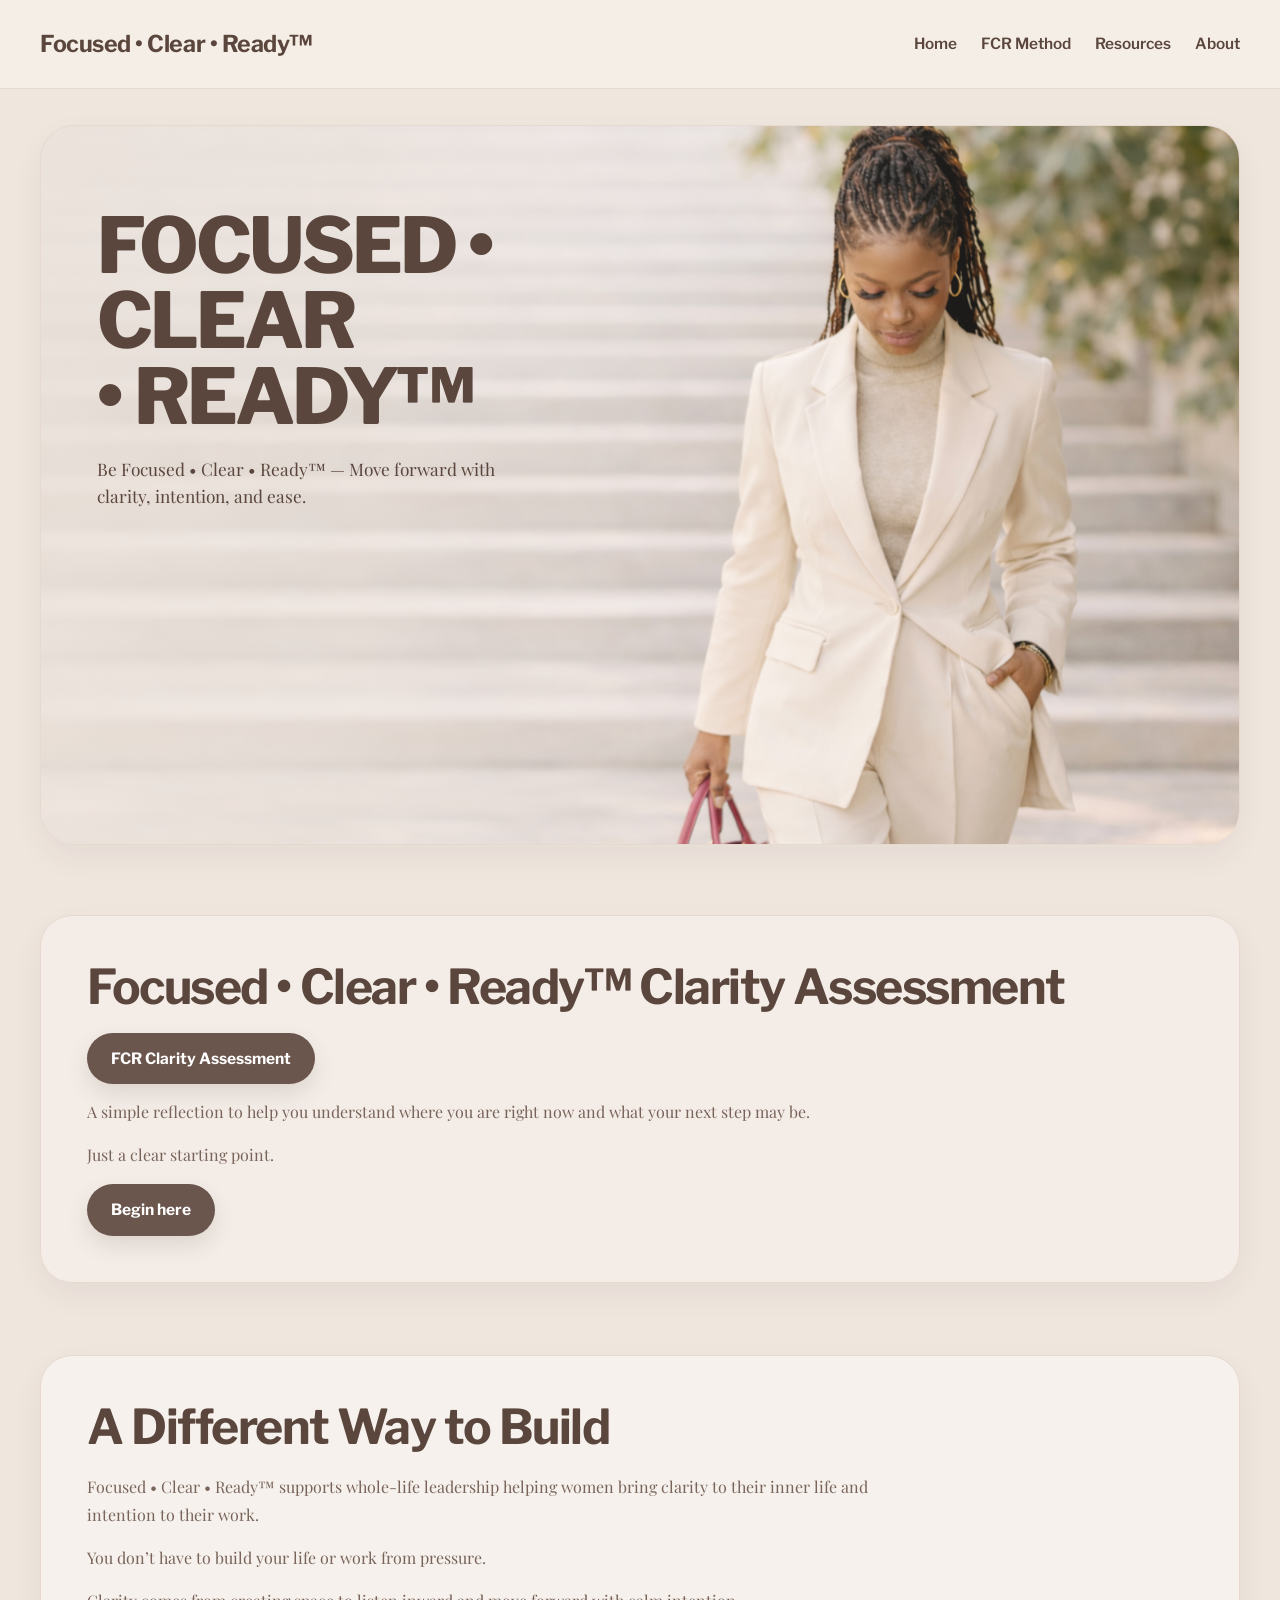
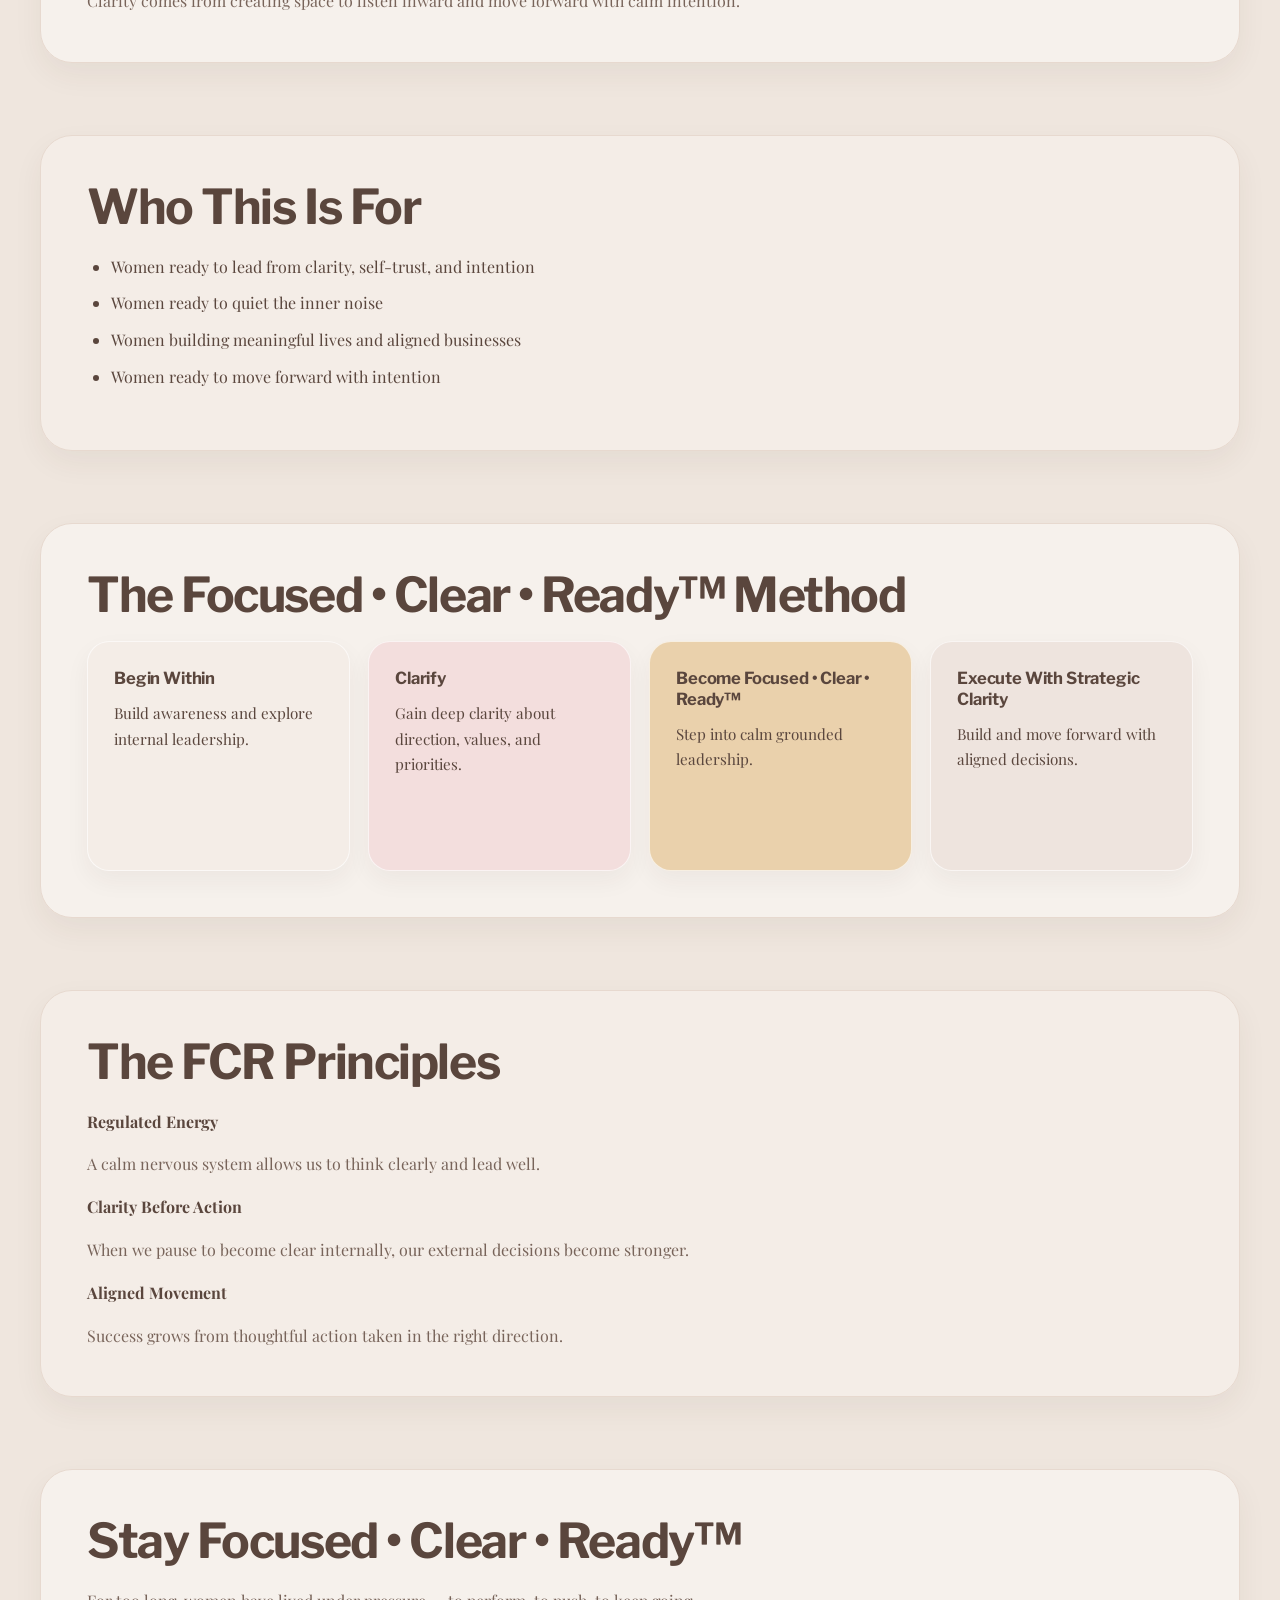
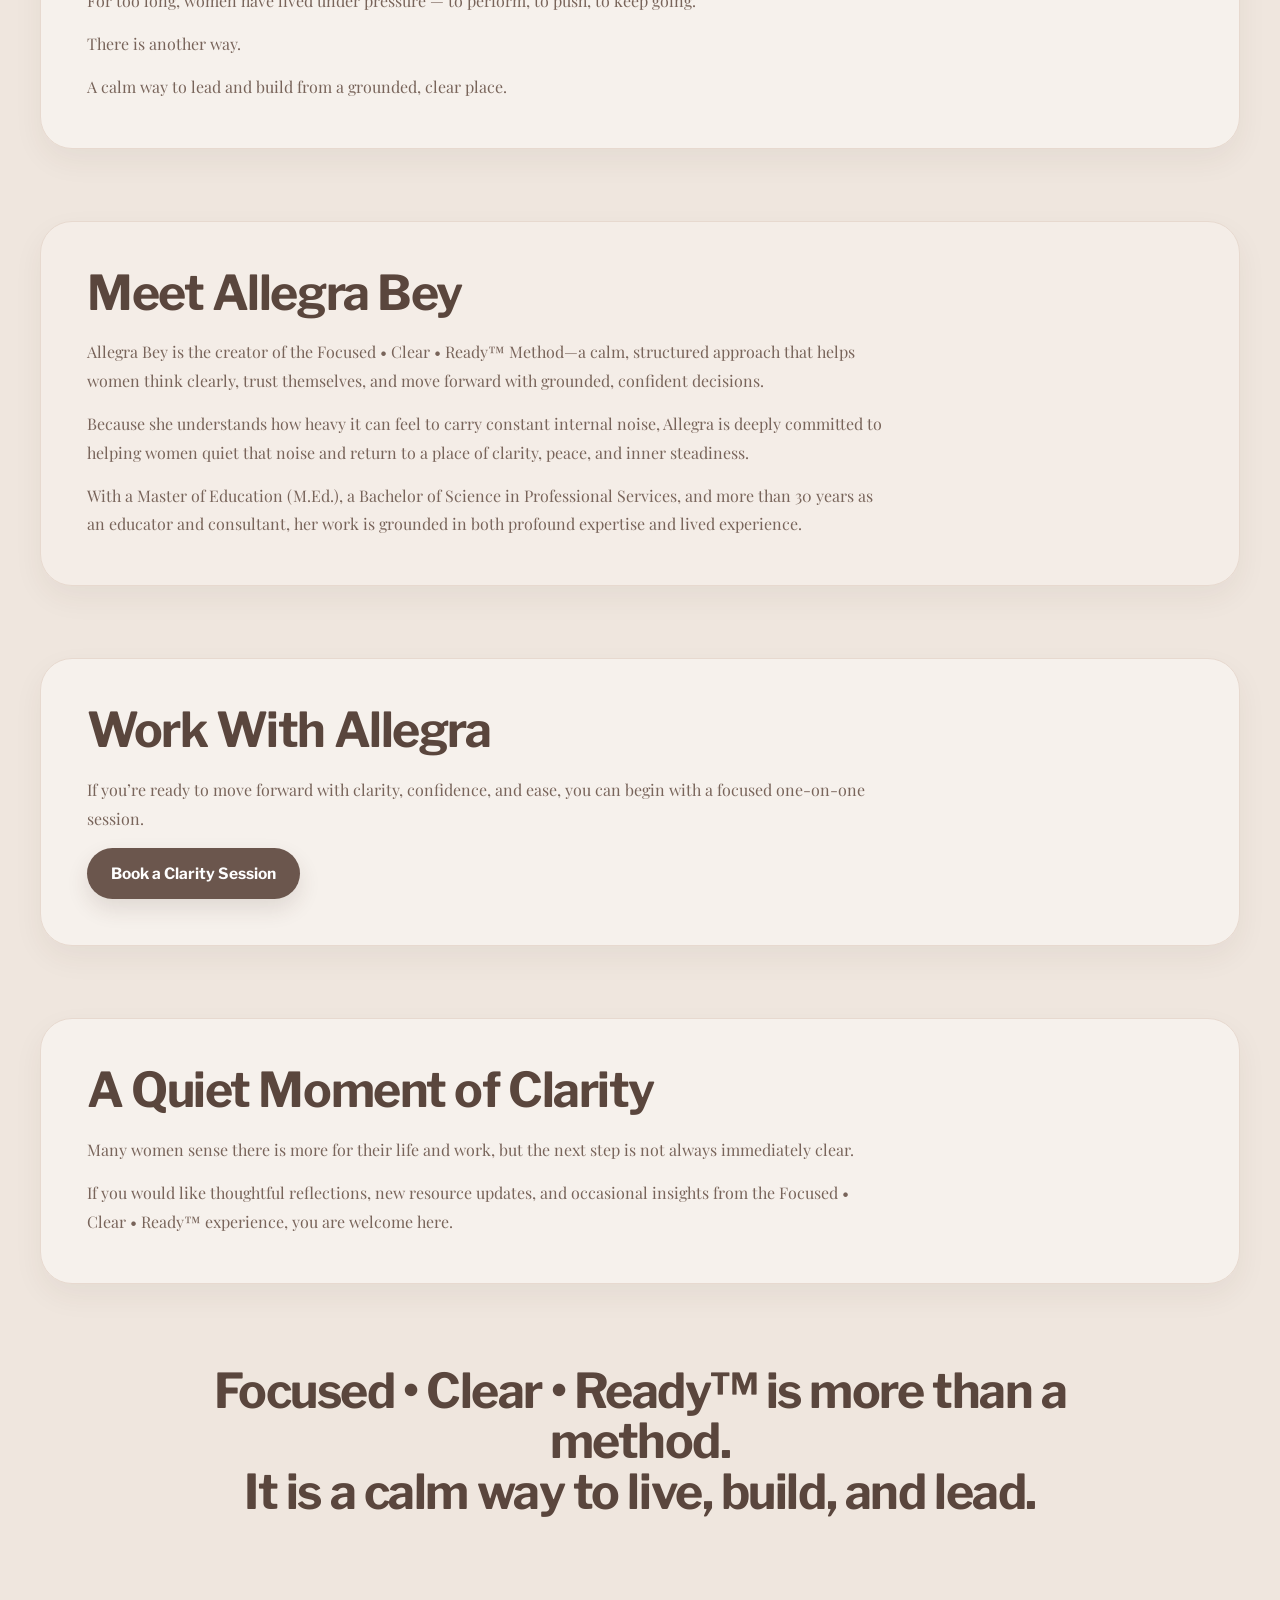
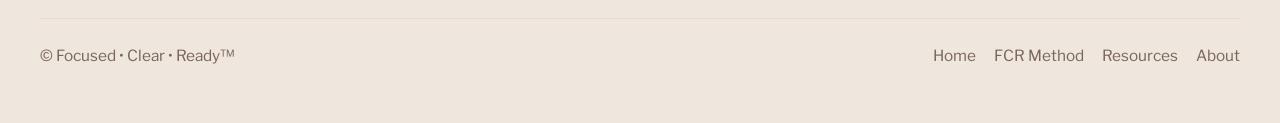
==== index.html @ b2170bd1 "Update index.html" ====
<!DOCTYPE html>
<html lang="en">
<head>
  <meta charset="UTF-8">
  <meta name="viewport" content="width=device-width, initial-scale=1.0">
  <title>Focused • Clear • Ready™</title>

  <link rel="preconnect" href="https://fonts.googleapis.com">
  <link rel="preconnect" href="https://fonts.gstatic.com" crossorigin>

  <link href="https://fonts.googleapis.com/css2?family=Libre+Franklin:wght@500;600;700;800&family=Playfair+Display:wght@400;500;600;700&display=swap" rel="stylesheet">

  <link rel="stylesheet" href="css/styles.css">
</head>

<body>

<header class="site-header">
  <div class="nav-container">
    <h1 class="logo">Focused • Clear • Ready™</h1>

    <nav class="nav">
      <a href="index.html">Home</a>
      <a href="method.html">FCR Method</a>
      <a href="resources.html">Resources</a>
      <a href="about.html">About</a>
    </nav>
  </div>
</header>

<!-- HERO -->
<section class="hero-bg">
  <div class="hero-bg-image">
    <img src="images/homepage-2.png" alt="">
  </div>

  <div class="hero-overlay"></div>

  <div class="hero-content">
    <h1>FOCUSED • CLEAR <br>• READY™</h1>

    <p class="hero-subheadline">
      Be Focused • Clear • Ready™ — Move forward with clarity, intention, and ease.
    </p>
  </div>
</section>

<!-- ASSESSMENT -->
<section class="section light">
  <div class="container">

    <h2>Focused • Clear • Ready™ Clarity Assessment</h2>

    <div class="button-row">
      <a class="primary-button" href="https://form.jotform.com/222217613216143" target="_blank">
        FCR Clarity Assessment
      </a>
    </div>

    <p>
      A simple reflection to help you understand where you are right now and what your next step may be.
    </p>

    <p>
      Just a clear starting point.
    </p>

    <div class="button-row">
      <a class="primary-button" href="https://form.jotform.com/222217613216143" target="_blank">
        Begin here
      </a>
    </div>

  </div>
</section>

<!-- DIFFERENT WAY -->
<section class="section">
  <div class="container">

    <h2>A Different Way to Build</h2>

    <p>
      Focused • Clear • Ready™ supports whole-life leadership helping women bring clarity to their inner life and intention to their work.
    </p>

    <p>
      You don’t have to build your life or work from pressure.
    </p>

    <p>
      Clarity comes from creating space to listen inward and move forward with calm intention.
    </p>

  </div>
</section>

<!-- WHO THIS IS FOR -->
<section class="section light">
  <div class="container">

    <h2>Who This Is For</h2>

    <ul class="section-list">
      <li>Women ready to lead from clarity, self-trust, and intention</li>
      <li>Women ready to quiet the inner noise</li>
      <li>Women building meaningful lives and aligned businesses</li>
      <li>Women ready to move forward with intention</li>
    </ul>

  </div>
</section>

<!-- METHOD -->
<section class="section">
  <div class="container">

    <h2>The Focused • Clear • Ready™ Method</h2>

    <div class="method-grid">

      <div class="method-card">
        <h3>Begin Within</h3>
        <p>Build awareness and explore internal leadership.</p>
      </div>

      <div class="method-card">
        <h3>Clarify</h3>
        <p>Gain deep clarity about direction, values, and priorities.</p>
      </div>

      <div class="method-card">
        <h3>Become Focused • Clear • Ready™</h3>
        <p>Step into calm grounded leadership.</p>
      </div>

      <div class="method-card">
        <h3>Execute With Strategic Clarity</h3>
        <p>Build and move forward with aligned decisions.</p>
      </div>

    </div>

  </div>
</section>

<!-- PRINCIPLES -->
<section class="section light">
  <div class="container">

    <h2>The FCR Principles</h2>

    <p><strong>Regulated Energy</strong></p>
    <p>A calm nervous system allows us to think clearly and lead well.</p>

    <p><strong>Clarity Before Action</strong></p>
    <p>When we pause to become clear internally, our external decisions become stronger.</p>

    <p><strong>Aligned Movement</strong></p>
    <p>Success grows from thoughtful action taken in the right direction.</p>

  </div>
</section>

<!-- STAY FCR -->
<section class="section">
  <div class="container">

    <h2>Stay Focused • Clear • Ready™</h2>

    <p>
      For too long, women have lived under pressure — to perform, to push, to keep going.
    </p>

    <p>
      There is another way.
    </p>

    <p>
      A calm way to lead and build from a grounded, clear place.
    </p>

  </div>
</section>

<!-- MEET -->
<section class="section light">
  <div class="container">

    <h2>Meet Allegra Bey</h2>

    <p>
      Allegra Bey is the creator of the Focused • Clear • Ready™ Method—a calm, structured approach that helps women think clearly, trust themselves, and move forward with grounded, confident decisions.
    </p>

    <p>
      Because she understands how heavy it can feel to carry constant internal noise, Allegra is deeply committed to helping women quiet that noise and return to a place of clarity, peace, and inner steadiness.
    </p>

    <p>
      With a Master of Education (M.Ed.), a Bachelor of Science in Professional Services, and more than 30 years as an educator and consultant, her work is grounded in both profound expertise and lived experience.
    </p>

  </div>
</section>

<!-- BOOKING -->
<section class="section">
  <div class="container">

    <h2>Work With Allegra</h2>

    <p>
      If you’re ready to move forward with clarity, confidence, and ease, you can begin with a focused one-on-one session.
    </p>

    <div class="button-row">
      <a class="primary-button" href="https://calendly.com/fcrlife-info/30min" target="_blank">
        Book a Clarity Session
      </a>
    </div>

  </div>
</section>

<!-- SIGNUP -->
<section class="section">
  <div class="container">

    <h2>A Quiet Moment of Clarity</h2>

    <p>
      Many women sense there is more for their life and work, but the next step is not always immediately clear.
    </p>

    <p>
      If you would like thoughtful reflections, new resource updates, and occasional insights from the Focused • Clear • Ready™ experience, you are welcome here.
    </p>

  </div>
</section>

<!-- FINAL -->
<section class="section signature">
  <div class="container">
    <h2>Focused • Clear • Ready™ is more than a method.<br>It is a calm way to live, build, and lead.</h2>
  </div>
</section>

<footer class="site-footer">
  <div class="footer-container">
    <p>© Focused • Clear • Ready™</p>

    <nav>
      <a href="index.html">Home</a>
      <a href="method.html">FCR Method</a>
      <a href="resources.html">Resources</a>
      <a href="about.html">About</a>
    </nav>
  </div>
</footer>

</body>
</html>
---- css/styles.css ----
:root {
  --bg: #efe6de;
  --surface: #f6efe8;
  --surface-2: #fbf7f3;
  --text: #5a463d;
  --muted: #78645a;
  --line: #e7d9cf;
  --line-soft: #efe3da;
  --button: #6b564d;
  --button-hover: #5c4a43;
  --white: #ffffff;
  --shadow-soft: 0 12px 30px rgba(63, 45, 36, 0.06);
  --shadow-card: 0 10px 24px rgba(63, 45, 36, 0.05);
  --radius-xl: 32px;
  --radius-lg: 24px;
  --radius-md: 18px;
  --max-width: 1200px;
}

/* Reset */
* {
  margin: 0;
  padding: 0;
  box-sizing: border-box;
}

html {
  scroll-behavior: smooth;
}

body {
  font-family: "Libre Franklin", Arial, sans-serif;
  background: var(--bg);
  color: var(--text);
  line-height: 1.65;
  -webkit-font-smoothing: antialiased;
  text-rendering: optimizeLegibility;
}

img {
  max-width: 100%;
  display: block;
}

a {
  color: inherit;
  text-decoration: none;
  transition: 0.22s ease;
}

.container,
.nav-container,
.footer-container {
  width: min(var(--max-width), calc(100% - 48px));
  margin: 0 auto;
}

/* Header */
.site-header {
  position: sticky;
  top: 0;
  z-index: 1000;
  background: rgba(246, 239, 232, 0.92);
  backdrop-filter: blur(10px);
  border-bottom: 1px solid var(--line);
}

.nav-container {
  min-height: 88px;
  display: flex;
  align-items: center;
  justify-content: space-between;
  gap: 24px;
}

.logo {
  font-size: 1.45rem;
  font-weight: 700;
  letter-spacing: -0.02em;
  color: var(--text);
  white-space: nowrap;
}

.nav {
  display: flex;
  align-items: center;
  gap: 24px;
  flex-wrap: wrap;
}

.nav a {
  font-size: 0.96rem;
  font-weight: 600;
  color: var(--text);
}

.nav a:hover {
  color: #8a7063;
}

/* Buttons */
.primary-button,
.cta-button,
.form-button {
  background: var(--button);
  color: #fff !important;
  border: none;
  border-radius: 999px;
  padding: 13px 24px;
  font-family: "Libre Franklin", Arial, sans-serif;
  font-size: 0.97rem;
  font-weight: 700;
  cursor: pointer;
  box-shadow: 0 10px 22px rgba(63, 45, 36, 0.12);
}

.primary-button:hover,
.cta-button:hover,
.form-button:hover {
  background: var(--button-hover);
  transform: translateY(-1px);
}

/* Homepage hero */
.hero-bg {
  width: min(var(--max-width), calc(100% - 48px));
  min-height: 720px;
  margin: 36px auto 34px;
  border-radius: 34px;
  overflow: hidden;
  position: relative;
  border: 1px solid var(--line);
  box-shadow: var(--shadow-soft);
}

.hero-bg-image {
  position: absolute;
  inset: 0;
  z-index: 0;
}

.hero-bg-image img {
  width: 100%;
  height: 100%;
  object-fit: cover;
  object-position: center;
}

.hero-overlay {
  position: absolute;
  inset: 0;
  background: linear-gradient(
    90deg,
    rgba(239, 230, 222, 0.82) 0%,
    rgba(239, 230, 222, 0.62) 28%,
    rgba(239, 230, 222, 0.18) 58%,
    rgba(239, 230, 222, 0.04) 100%
  );
  z-index: 1;
}

.hero-content {
  position: relative;
  z-index: 2;
  max-width: 560px;
  padding: 82px 56px;
}

.hero-content h1 {
  font-size: clamp(3.1rem, 6vw, 5.2rem);
  line-height: 0.98;
  letter-spacing: -0.04em;
  margin-bottom: 22px;
  font-weight: 800;
  color: var(--text);
}

.hero-subheadline {
  font-family: "Playfair Display", Georgia, serif;
  font-size: 1.08rem;
  line-height: 1.55;
  color: var(--text);
  max-width: 430px;
  margin-bottom: 28px;
}

/* Inner page hero */
.page-hero {
  display: grid;
  grid-template-columns: 1fr 1fr;
  gap: 40px;
  align-items: center;
  width: min(var(--max-width), calc(100% - 48px));
  margin: 60px auto;
}

.page-hero-text {
  max-width: 520px;
  padding: 24px 8px 24px 0;
  display: flex;
  flex-direction: column;
  justify-content: center;
}

.page-hero-text h1 {
  font-size: clamp(2.7rem, 5vw, 4.5rem);
  line-height: 1;
  letter-spacing: -0.035em;
  margin-bottom: 20px;
  font-weight: 800;
}

.page-hero-subheadline,
.page-hero-intro {
  font-family: "Playfair Display", Georgia, serif;
  color: var(--muted);
  max-width: 560px;
}

.page-hero-subheadline {
  font-size: 1.12rem;
  line-height: 1.55;
  margin-bottom: 16px;
  color: var(--text);
}

.page-hero-intro {
  font-size: 1rem;
  line-height: 1.75;
}

.page-hero-image {
  height: 420px;
  min-height: 420px;
  max-height: 560px;
  border-radius: 28px;
  overflow: hidden;
  border: 1px solid var(--line);
  box-shadow: 0 18px 40px rgba(0, 0, 0, 0.08);
  background: var(--surface);
}

.page-hero-image img {
  width: 100%;
  height: 100%;
  object-fit: cover;
  object-position: center top;
}

/* About image brown background frame only */
.about-photo-frame {
  background-color: #6b4f3a;
  padding: 30px;
  border-radius: 28px;
  display: flex;
  justify-content: center;
  align-items: center;
  overflow: hidden;
}

.about-photo-frame img {
  width: auto;
  max-width: 100%;
  max-height: 100%;
  height: auto;
  object-fit: contain;
  border-radius: 16px;
  display: block;
}

/* Sections */
.section {
  padding: 36px 0;
}

.section .container {
  background: rgba(255, 255, 255, 0.42);
  border: 1px solid var(--line);
  border-radius: var(--radius-xl);
  padding: 46px;
  box-shadow: var(--shadow-soft);
}

.section.light .container {
  background: rgba(255, 255, 255, 0.28);
}

.section h2 {
  font-size: clamp(2rem, 4vw, 3rem);
  line-height: 1.06;
  letter-spacing: -0.03em;
  margin-bottom: 20px;
  color: var(--text);
}

.section h3 {
  font-size: 1.04rem;
  line-height: 1.25;
  margin-bottom: 12px;
  letter-spacing: -0.01em;
}

.section p {
  font-family: "Playfair Display", Georgia, serif;
  font-size: 1rem;
  line-height: 1.8;
  color: var(--muted);
  max-width: 800px;
}

.section p + p {
  margin-top: 16px;
}

.section strong {
  color: var(--text);
}

/* Nicer rhythm */
.section .container > * + * {
  margin-top: 14px;
}

.section .container h2 + p,
.section .container h2 + ul,
.section .container h2 + .method-grid,
.section .container h2 + .form-wrap,
.section .container h2 + .button-row {
  margin-top: 18px;
}

.button-row {
  margin-top: 24px;
  display: flex;
  gap: 14px;
  flex-wrap: wrap;
}

/* Lists */
.section-list,
.audience-list {
  margin-top: 12px;
  margin-bottom: 12px;
  padding-left: 24px;
}

.section-list li,
.audience-list li {
  font-family: "Playfair Display", Georgia, serif;
  font-size: 1rem;
  line-height: 1.8;
  margin-bottom: 8px;
  color: var(--text);
}

/* Cards */
.method-grid {
  display: grid;
  grid-template-columns: repeat(4, 1fr);
  gap: 18px;
  margin-top: 26px;
}

.method-grid.three-up {
  grid-template-columns: repeat(3, 1fr);
}

.method-card {
  border: 1px solid rgba(255, 255, 255, 0.65);
  border-radius: 22px;
  padding: 26px;
  min-height: 230px;
  box-shadow: var(--shadow-card);
  transition: transform 0.25s ease, box-shadow 0.25s ease, border-color 0.25s ease;
  will-change: transform;
}

.method-card:nth-child(1) { background: #f4ede7; }
.method-card:nth-child(2) { background: #f3dedd; }
.method-card:nth-child(3) { background: #ead1ac; }
.method-card:nth-child(4) { background: #eee4de; }

.method-card p {
  font-size: 0.95rem;
  line-height: 1.7;
  color: var(--text);
}

.method-card:hover {
  transform: translateY(-8px);
  box-shadow: 0 18px 40px rgba(63, 45, 36, 0.12);
  border-color: #d9cfc5;
}

/* Forms */
.form-wrap {
  margin-top: 26px;
}

.form-grid {
  display: grid;
  grid-template-columns: 1fr 1fr;
  gap: 16px;
  margin-bottom: 16px;
}

.form-field {
  display: flex;
  flex-direction: column;
  gap: 8px;
}

.form-field label {
  font-size: 0.92rem;
  font-weight: 600;
}

.form-field input,
.form-field textarea {
  width: 100%;
  border: 1px solid var(--line);
  background: #fffaf6;
  color: var(--text);
  border-radius: 16px;
  padding: 16px 18px;
  font-family: "Libre Franklin", Arial, sans-serif;
  font-size: 0.98rem;
  outline: none;
  transition: 0.2s ease;
  box-shadow: 0 6px 16px rgba(24, 24, 24, 0.03);
}

.form-field input::placeholder,
.form-field textarea::placeholder {
  color: #9b8a7d;
}

.form-field input:focus,
.form-field textarea:focus {
  border-color: #b79b89;
  box-shadow: 0 0 0 4px rgba(183, 155, 137, 0.18);
}

.form-field textarea {
  min-height: 150px;
  resize: vertical;
}

.form-actions {
  margin-top: 18px;
}

/* Signature */
.signature .container {
  text-align: center;
  background: transparent;
  border: none;
  box-shadow: none;
  padding-top: 10px;
  padding-bottom: 10px;
}

.signature h2 {
  max-width: 860px;
  margin-left: auto;
  margin-right: auto;
}

/* Footer */
.site-footer {
  padding: 34px 0 54px;
}

.footer-container {
  display: flex;
  justify-content: space-between;
  align-items: center;
  gap: 20px;
  border-top: 1px solid var(--line);
  padding-top: 24px;
}

.site-footer nav {
  display: flex;
  gap: 18px;
  flex-wrap: wrap;
}

.site-footer p,
.site-footer a {
  color: var(--muted);
  font-size: 0.96rem;
}

/* Responsive */
@media (max-width: 1100px) {
  .page-hero {
    grid-template-columns: 1fr;
    gap: 24px;
  }

  .method-grid {
    grid-template-columns: 1fr 1fr;
  }

  .method-grid.three-up {
    grid-template-columns: 1fr 1fr;
  }

  .page-hero-image {
    height: 380px;
    min-height: 380px;
    max-height: 460px;
  }
}

@media (max-width: 760px) {
  .nav-container,
  .footer-container {
    flex-direction: column;
    align-items: flex-start;
  }

  .nav {
    gap: 14px;
  }

  .container,
  .nav-container,
  .footer-container,
  .hero-bg,
  .page-hero {
    width: min(var(--max-width), calc(100% - 28px));
  }

  .hero-bg {
    min-height: 540px;
  }

  .hero-content {
    padding: 42px 24px;
    max-width: 100%;
  }

  .hero-content h1,
  .page-hero-text h1 {
    font-size: 3rem;
  }

  .page-hero {
    margin-top: 28px;
  }

  .page-hero-text {
    padding: 8px 0;
  }

  .page-hero-image {
    height: 320px;
    min-height: 320px;
    max-height: 360px;
  }

  .section {
    padding: 24px 0;
  }

  .section .container {
    padding: 28px;
  }

  .method-grid,
  .method-grid.three-up,
  .form-grid {
    grid-template-columns: 1fr;
  }

  .logo {
    font-size: 1.3rem;
  }
}
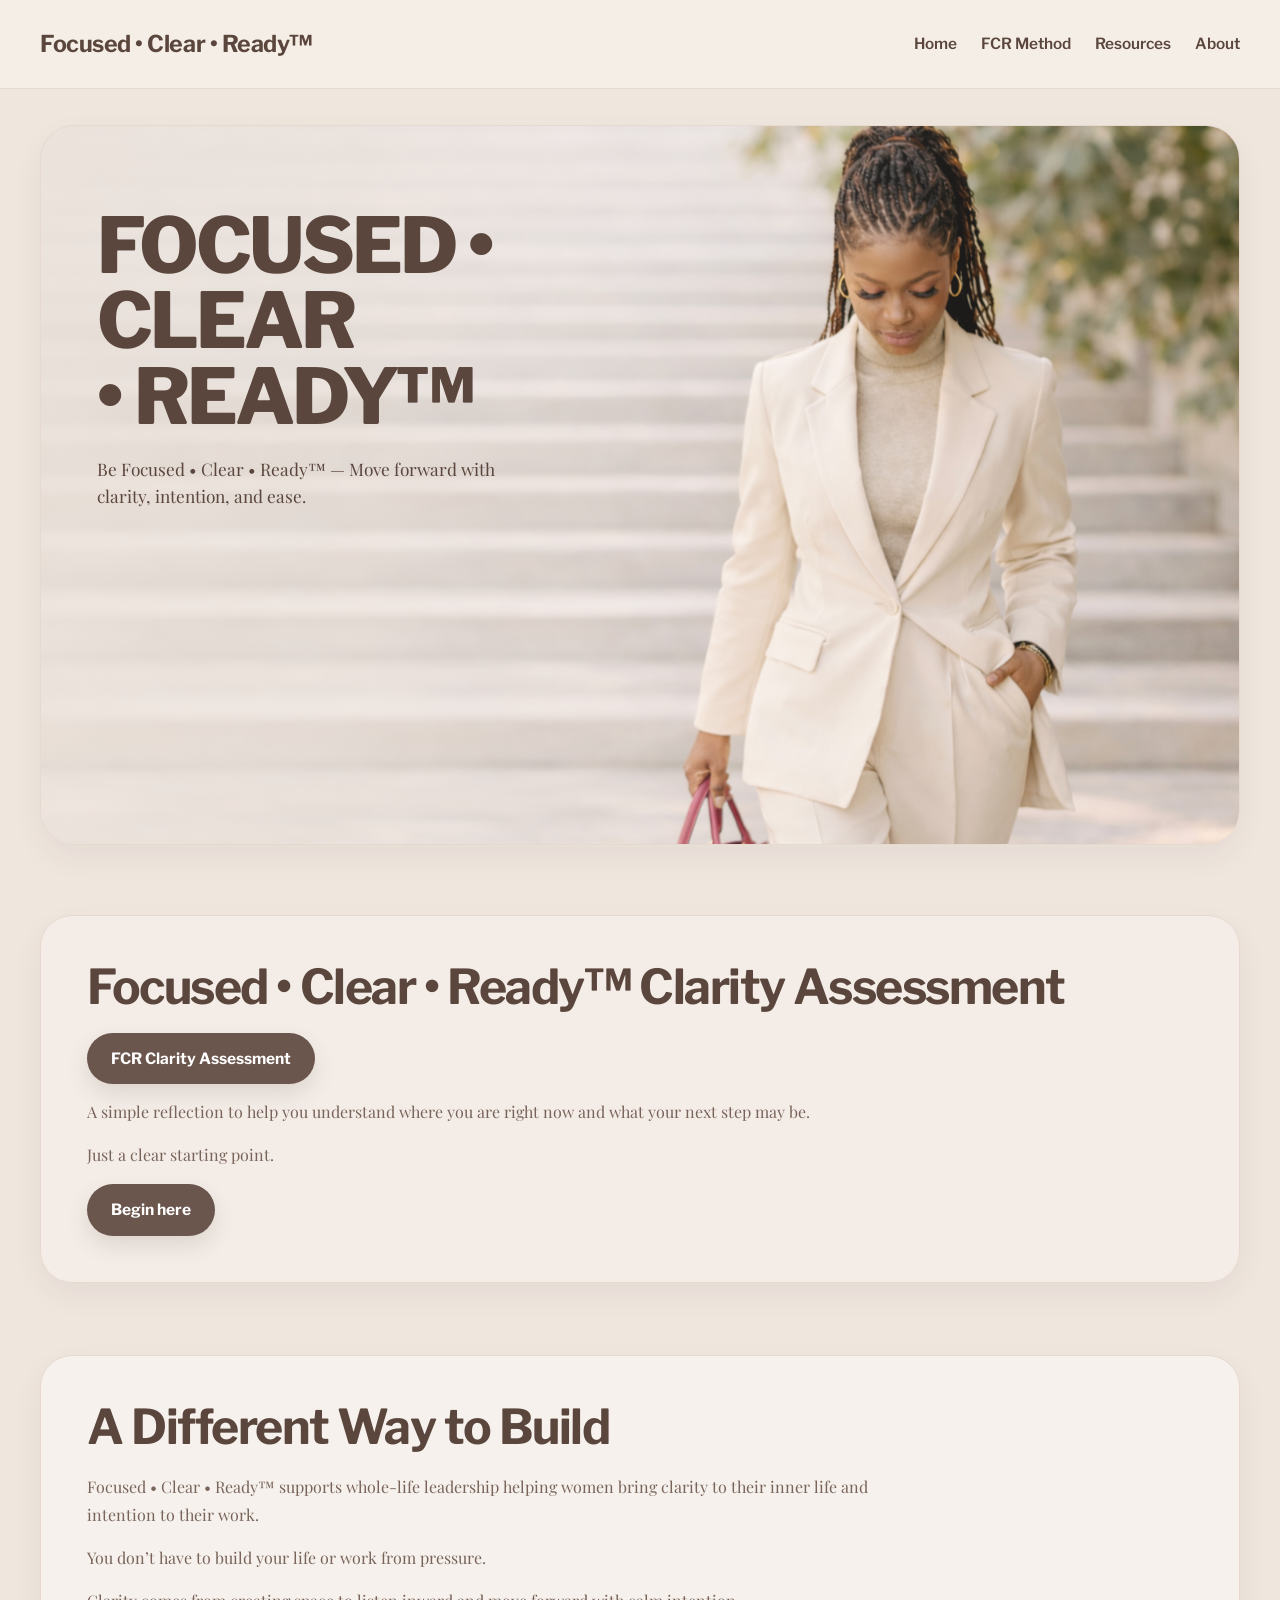
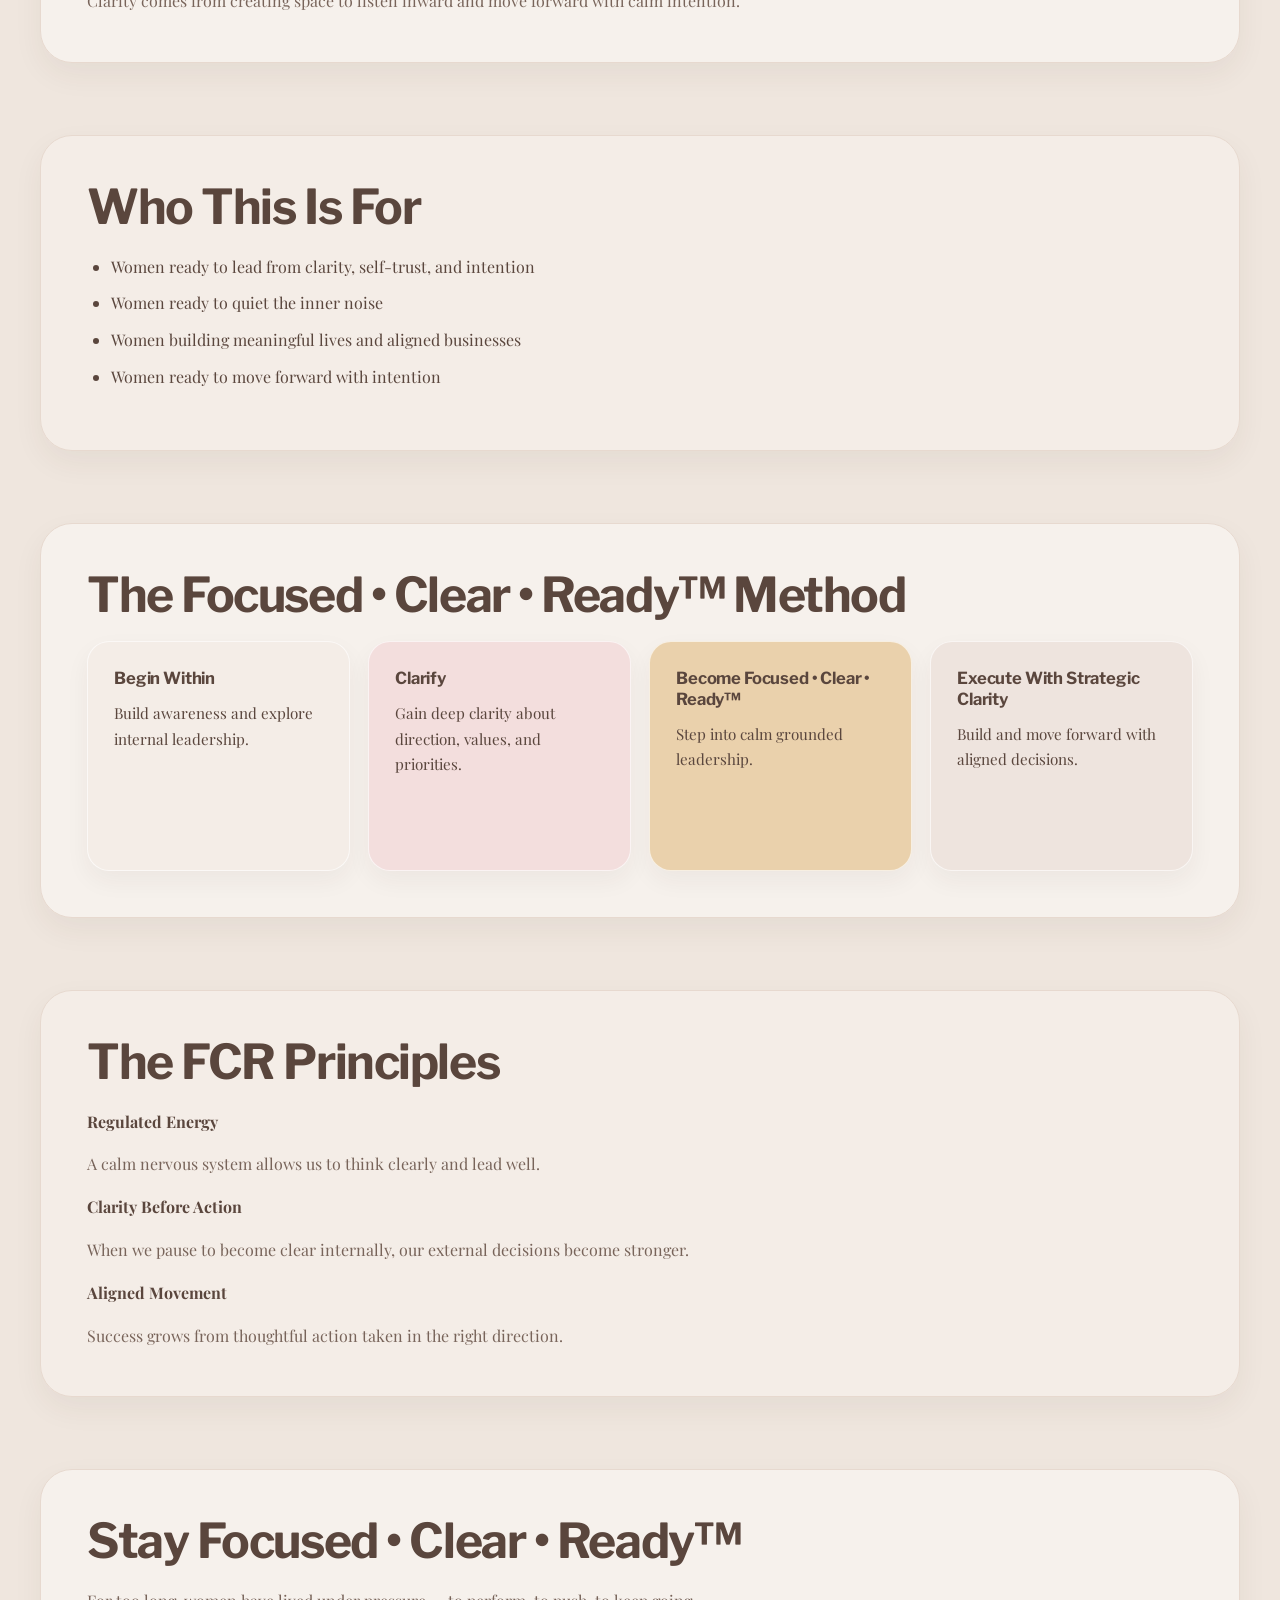
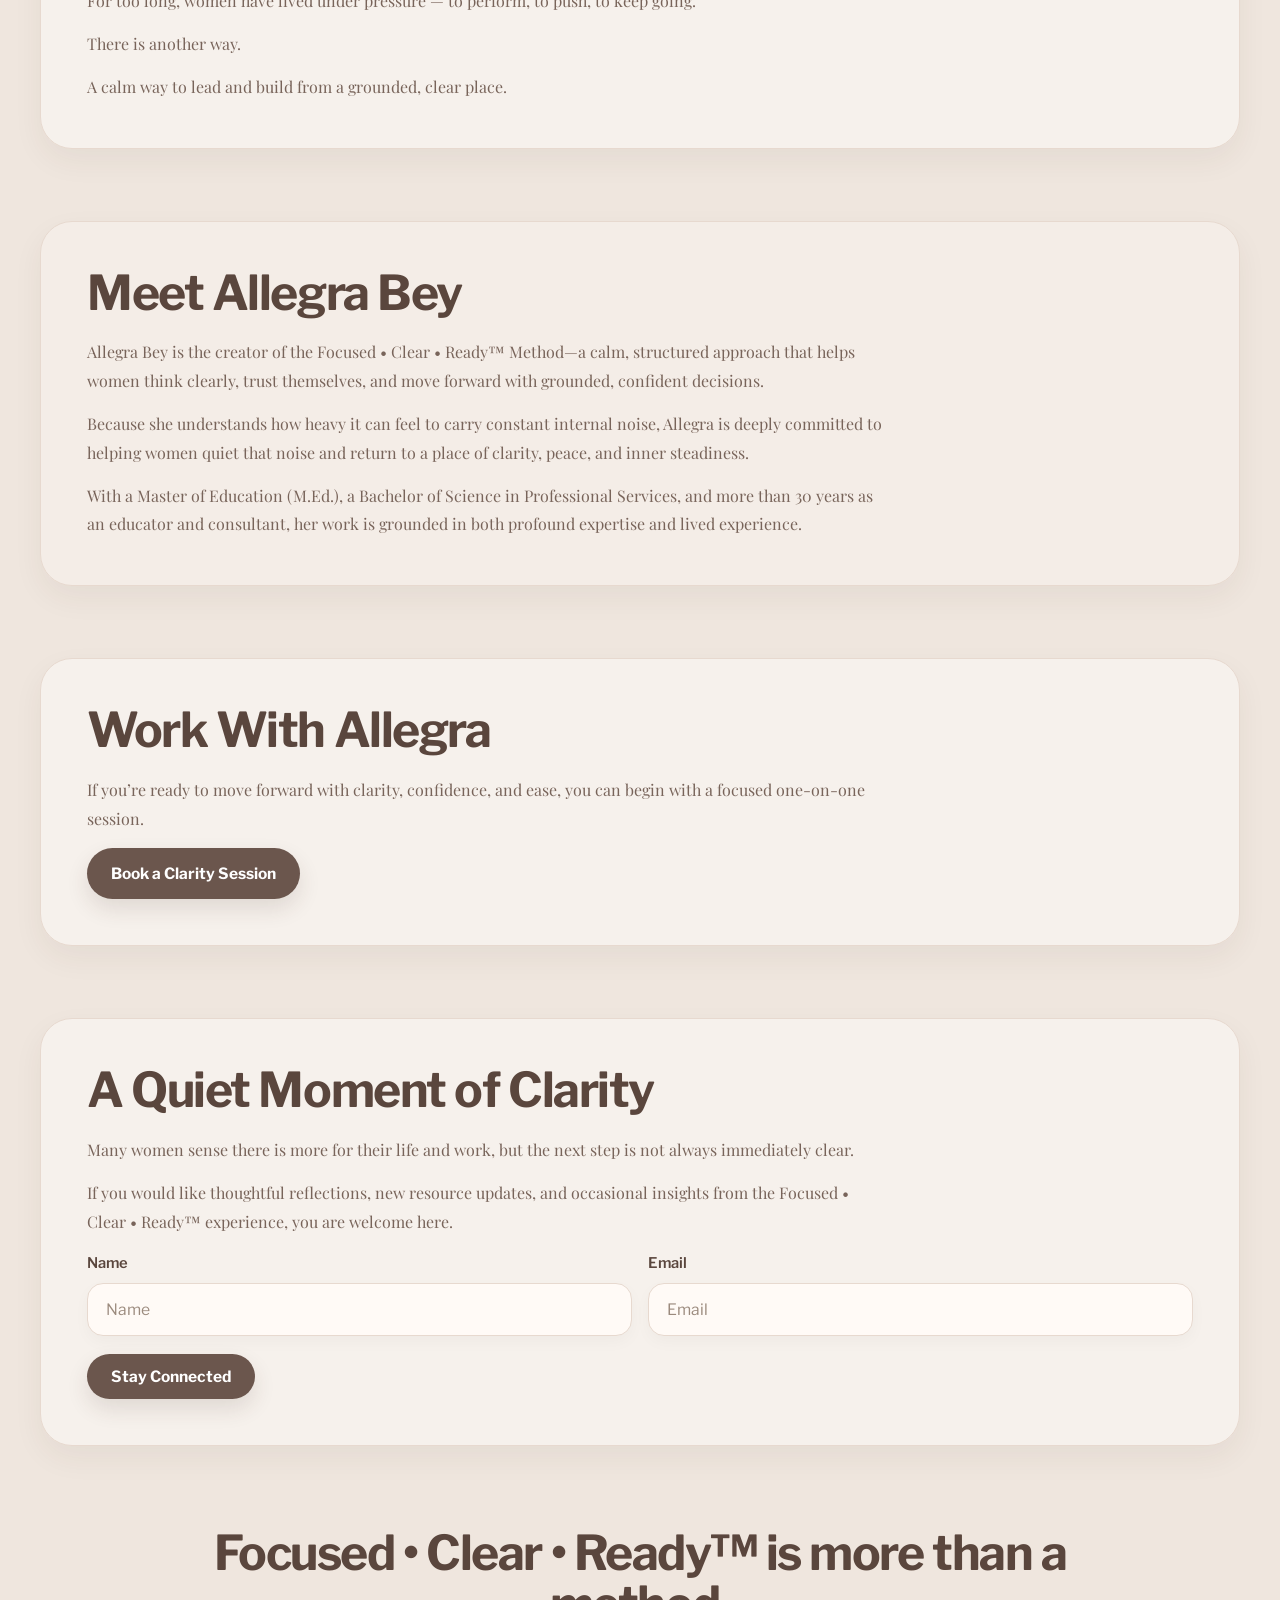
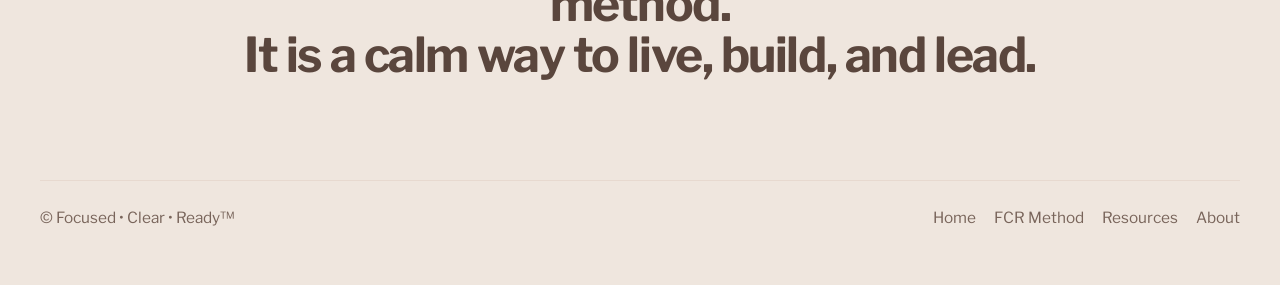
==== commit 0038f843: "final polish passes" ====
--- a/index.html
+++ b/index.html
@@ -4,21 +4,16 @@
   <meta charset="UTF-8">
   <meta name="viewport" content="width=device-width, initial-scale=1.0">
   <title>Focused • Clear • Ready™</title>
-
   <link rel="preconnect" href="https://fonts.googleapis.com">
   <link rel="preconnect" href="https://fonts.gstatic.com" crossorigin>
-
   <link href="https://fonts.googleapis.com/css2?family=Libre+Franklin:wght@500;600;700;800&family=Playfair+Display:wght@400;500;600;700&display=swap" rel="stylesheet">
-
   <link rel="stylesheet" href="css/styles.css">
 </head>
-
 <body>
 
 <header class="site-header">
   <div class="nav-container">
     <h1 class="logo">Focused • Clear • Ready™</h1>
-
     <nav class="nav">
       <a href="index.html">Home</a>
       <a href="method.html">FCR Method</a>
@@ -28,12 +23,10 @@
   </div>
 </header>
 
-<!-- HERO -->
 <section class="hero-bg">
   <div class="hero-bg-image">
     <img src="images/homepage-2.png" alt="">
   </div>
-
   <div class="hero-overlay"></div>
 
   <div class="hero-content">
@@ -45,14 +38,12 @@
   </div>
 </section>
 
-<!-- ASSESSMENT -->
-<section class="section light">
-  <div class="container">
-
+<section class="section light">
+  <div class="container">
     <h2>Focused • Clear • Ready™ Clarity Assessment</h2>
 
     <div class="button-row">
-      <a class="primary-button" href="https://form.jotform.com/222217613216143" target="_blank">
+      <a class="primary-button" href="https://form.jotform.com/222217613216143" target="_blank" rel="noopener">
         FCR Clarity Assessment
       </a>
     </div>
@@ -66,18 +57,15 @@
     </p>
 
     <div class="button-row">
-      <a class="primary-button" href="https://form.jotform.com/222217613216143" target="_blank">
+      <a class="primary-button" href="https://form.jotform.com/222217613216143" target="_blank" rel="noopener">
         Begin here
       </a>
     </div>
-
-  </div>
-</section>
-
-<!-- DIFFERENT WAY -->
-<section class="section">
-  <div class="container">
-
+  </div>
+</section>
+
+<section class="section">
+  <div class="container">
     <h2>A Different Way to Build</h2>
 
     <p>
@@ -91,14 +79,11 @@
     <p>
       Clarity comes from creating space to listen inward and move forward with calm intention.
     </p>
-
-  </div>
-</section>
-
-<!-- WHO THIS IS FOR -->
-<section class="section light">
-  <div class="container">
-
+  </div>
+</section>
+
+<section class="section light">
+  <div class="container">
     <h2>Who This Is For</h2>
 
     <ul class="section-list">
@@ -107,18 +92,14 @@
       <li>Women building meaningful lives and aligned businesses</li>
       <li>Women ready to move forward with intention</li>
     </ul>
-
-  </div>
-</section>
-
-<!-- METHOD -->
-<section class="section">
-  <div class="container">
-
+  </div>
+</section>
+
+<section class="section">
+  <div class="container">
     <h2>The Focused • Clear • Ready™ Method</h2>
 
     <div class="method-grid">
-
       <div class="method-card">
         <h3>Begin Within</h3>
         <p>Build awareness and explore internal leadership.</p>
@@ -138,16 +119,12 @@
         <h3>Execute With Strategic Clarity</h3>
         <p>Build and move forward with aligned decisions.</p>
       </div>
-
-    </div>
-
-  </div>
-</section>
-
-<!-- PRINCIPLES -->
-<section class="section light">
-  <div class="container">
-
+    </div>
+  </div>
+</section>
+
+<section class="section light">
+  <div class="container">
     <h2>The FCR Principles</h2>
 
     <p><strong>Regulated Energy</strong></p>
@@ -158,14 +135,11 @@
 
     <p><strong>Aligned Movement</strong></p>
     <p>Success grows from thoughtful action taken in the right direction.</p>
-
-  </div>
-</section>
-
-<!-- STAY FCR -->
-<section class="section">
-  <div class="container">
-
+  </div>
+</section>
+
+<section class="section">
+  <div class="container">
     <h2>Stay Focused • Clear • Ready™</h2>
 
     <p>
@@ -179,14 +153,11 @@
     <p>
       A calm way to lead and build from a grounded, clear place.
     </p>
-
-  </div>
-</section>
-
-<!-- MEET -->
-<section class="section light">
-  <div class="container">
-
+  </div>
+</section>
+
+<section class="section light">
+  <div class="container">
     <h2>Meet Allegra Bey</h2>
 
     <p>
@@ -200,14 +171,11 @@
     <p>
       With a Master of Education (M.Ed.), a Bachelor of Science in Professional Services, and more than 30 years as an educator and consultant, her work is grounded in both profound expertise and lived experience.
     </p>
-
-  </div>
-</section>
-
-<!-- BOOKING -->
-<section class="section">
-  <div class="container">
-
+  </div>
+</section>
+
+<section class="section">
+  <div class="container">
     <h2>Work With Allegra</h2>
 
     <p>
@@ -215,18 +183,15 @@
     </p>
 
     <div class="button-row">
-      <a class="primary-button" href="https://calendly.com/fcrlife-info/30min" target="_blank">
+      <a class="primary-button" href="https://calendly.com/fcrlife-info/30min" target="_blank" rel="noopener">
         Book a Clarity Session
       </a>
     </div>
-
-  </div>
-</section>
-
-<!-- SIGNUP -->
-<section class="section">
-  <div class="container">
-
+  </div>
+</section>
+
+<section class="section">
+  <div class="container">
     <h2>A Quiet Moment of Clarity</h2>
 
     <p>
@@ -237,10 +202,26 @@
       If you would like thoughtful reflections, new resource updates, and occasional insights from the Focused • Clear • Ready™ experience, you are welcome here.
     </p>
 
-  </div>
-</section>
-
-<!-- FINAL -->
+    <form class="form-wrap">
+      <div class="form-grid">
+        <div class="form-field">
+          <label for="quiet-name">Name</label>
+          <input id="quiet-name" type="text" placeholder="Name">
+        </div>
+
+        <div class="form-field">
+          <label for="quiet-email">Email</label>
+          <input id="quiet-email" type="email" placeholder="Email">
+        </div>
+      </div>
+
+      <div class="form-actions">
+        <button class="form-button" type="button">Stay Connected</button>
+      </div>
+    </form>
+  </div>
+</section>
+
 <section class="section signature">
   <div class="container">
     <h2>Focused • Clear • Ready™ is more than a method.<br>It is a calm way to live, build, and lead.</h2>
@@ -250,7 +231,6 @@
 <footer class="site-footer">
   <div class="footer-container">
     <p>© Focused • Clear • Ready™</p>
-
     <nav>
       <a href="index.html">Home</a>
       <a href="method.html">FCR Method</a>
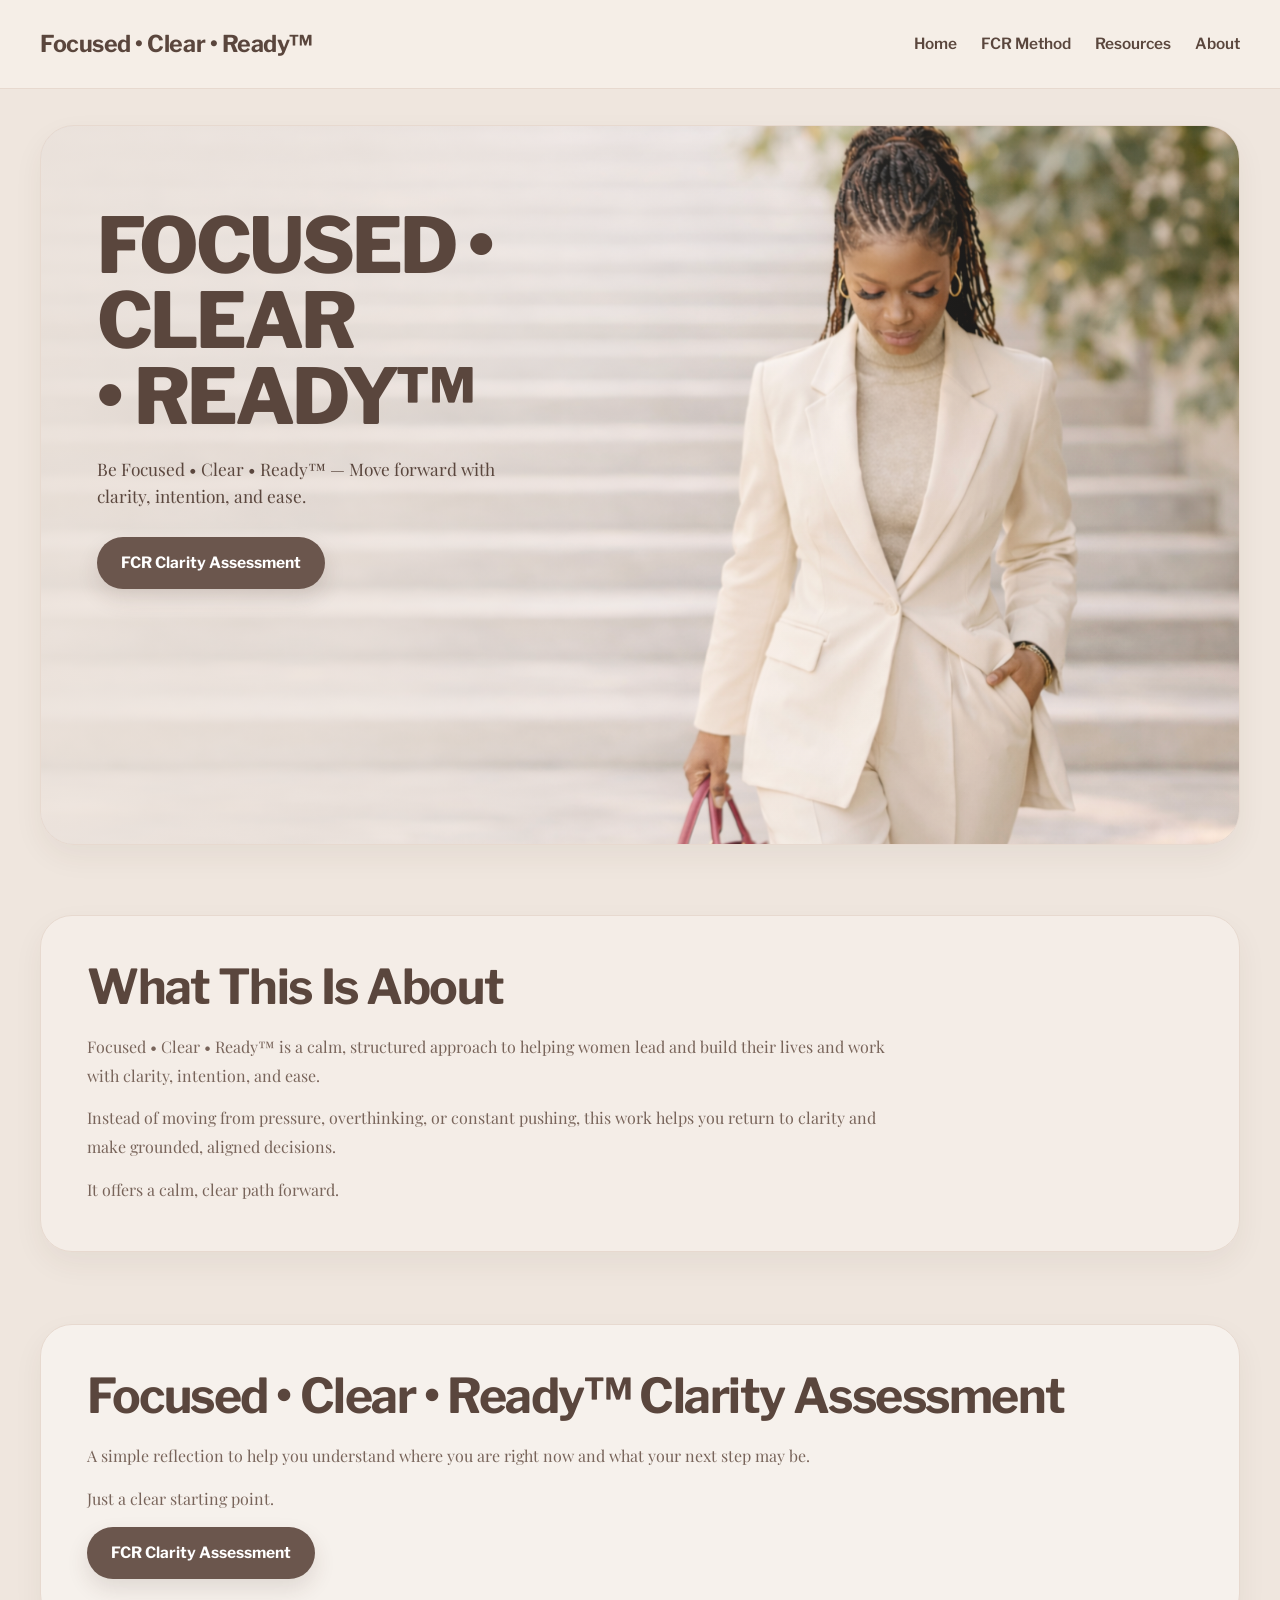
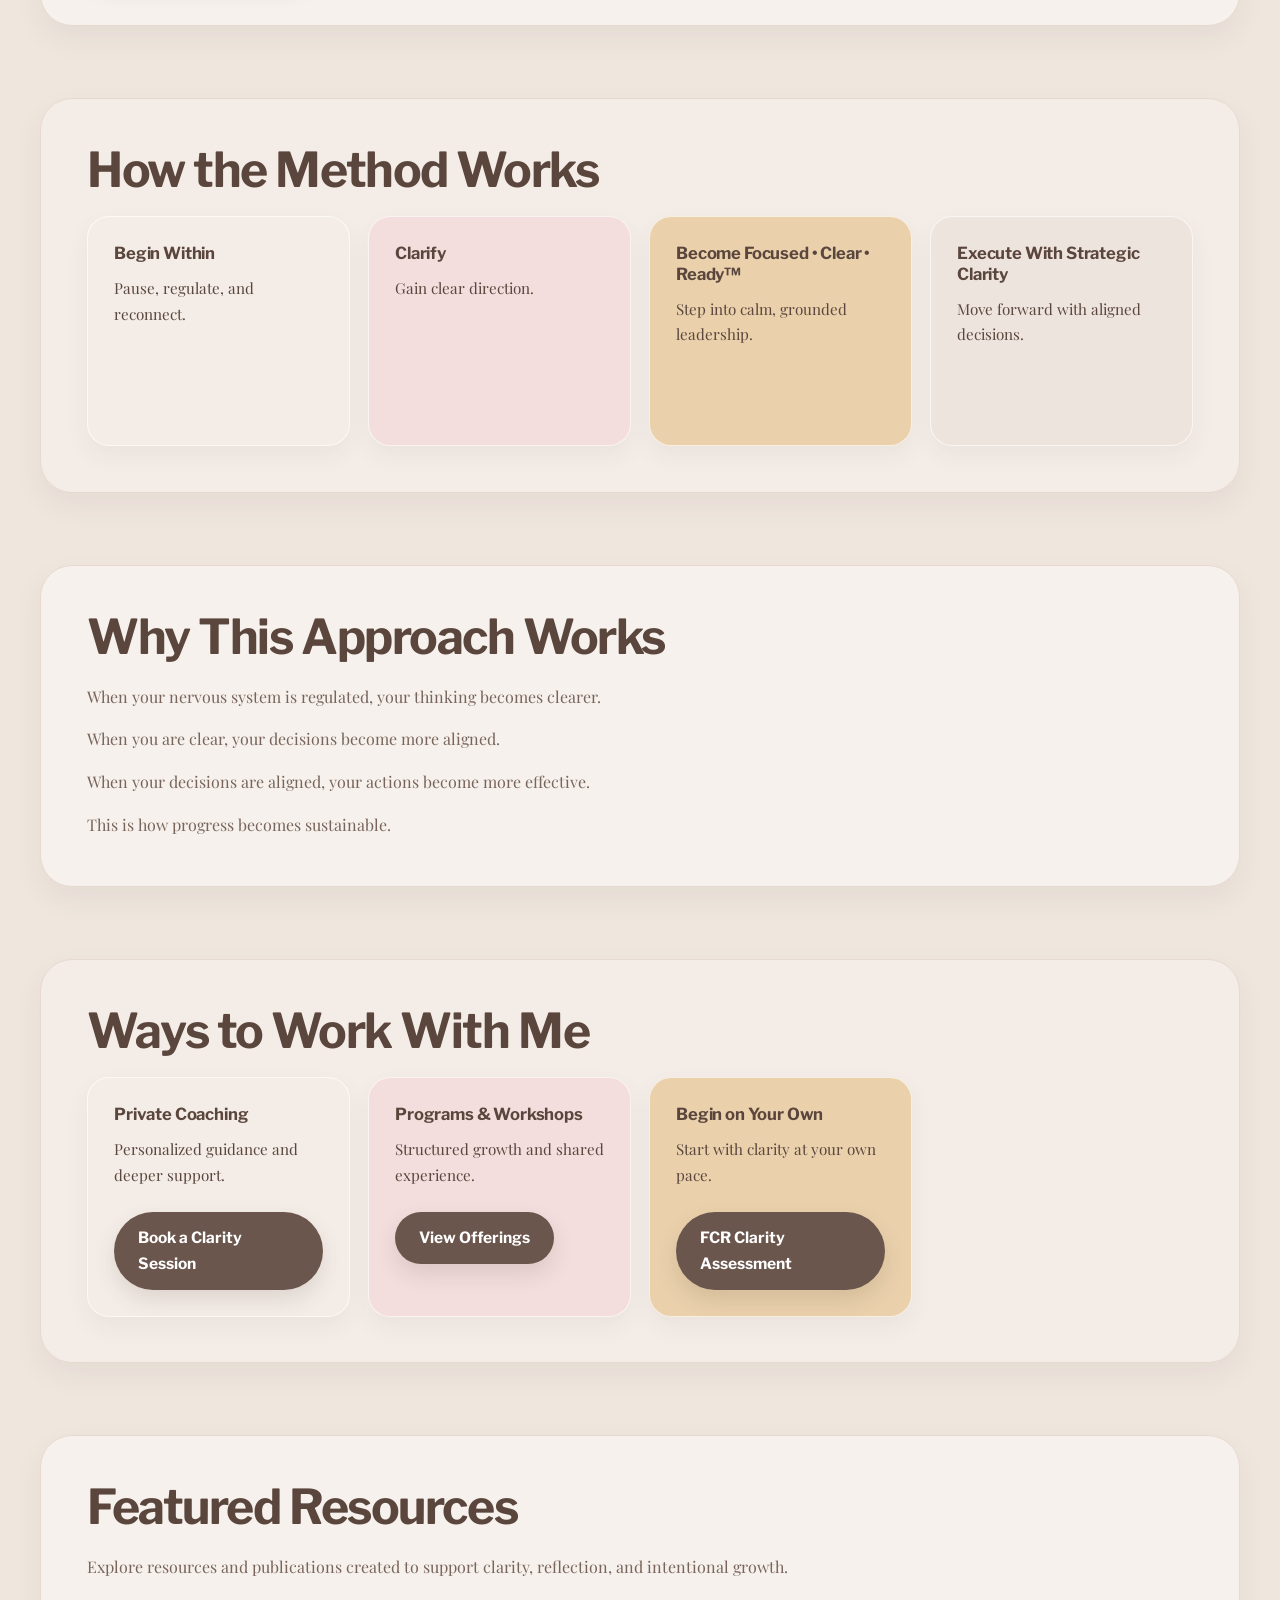
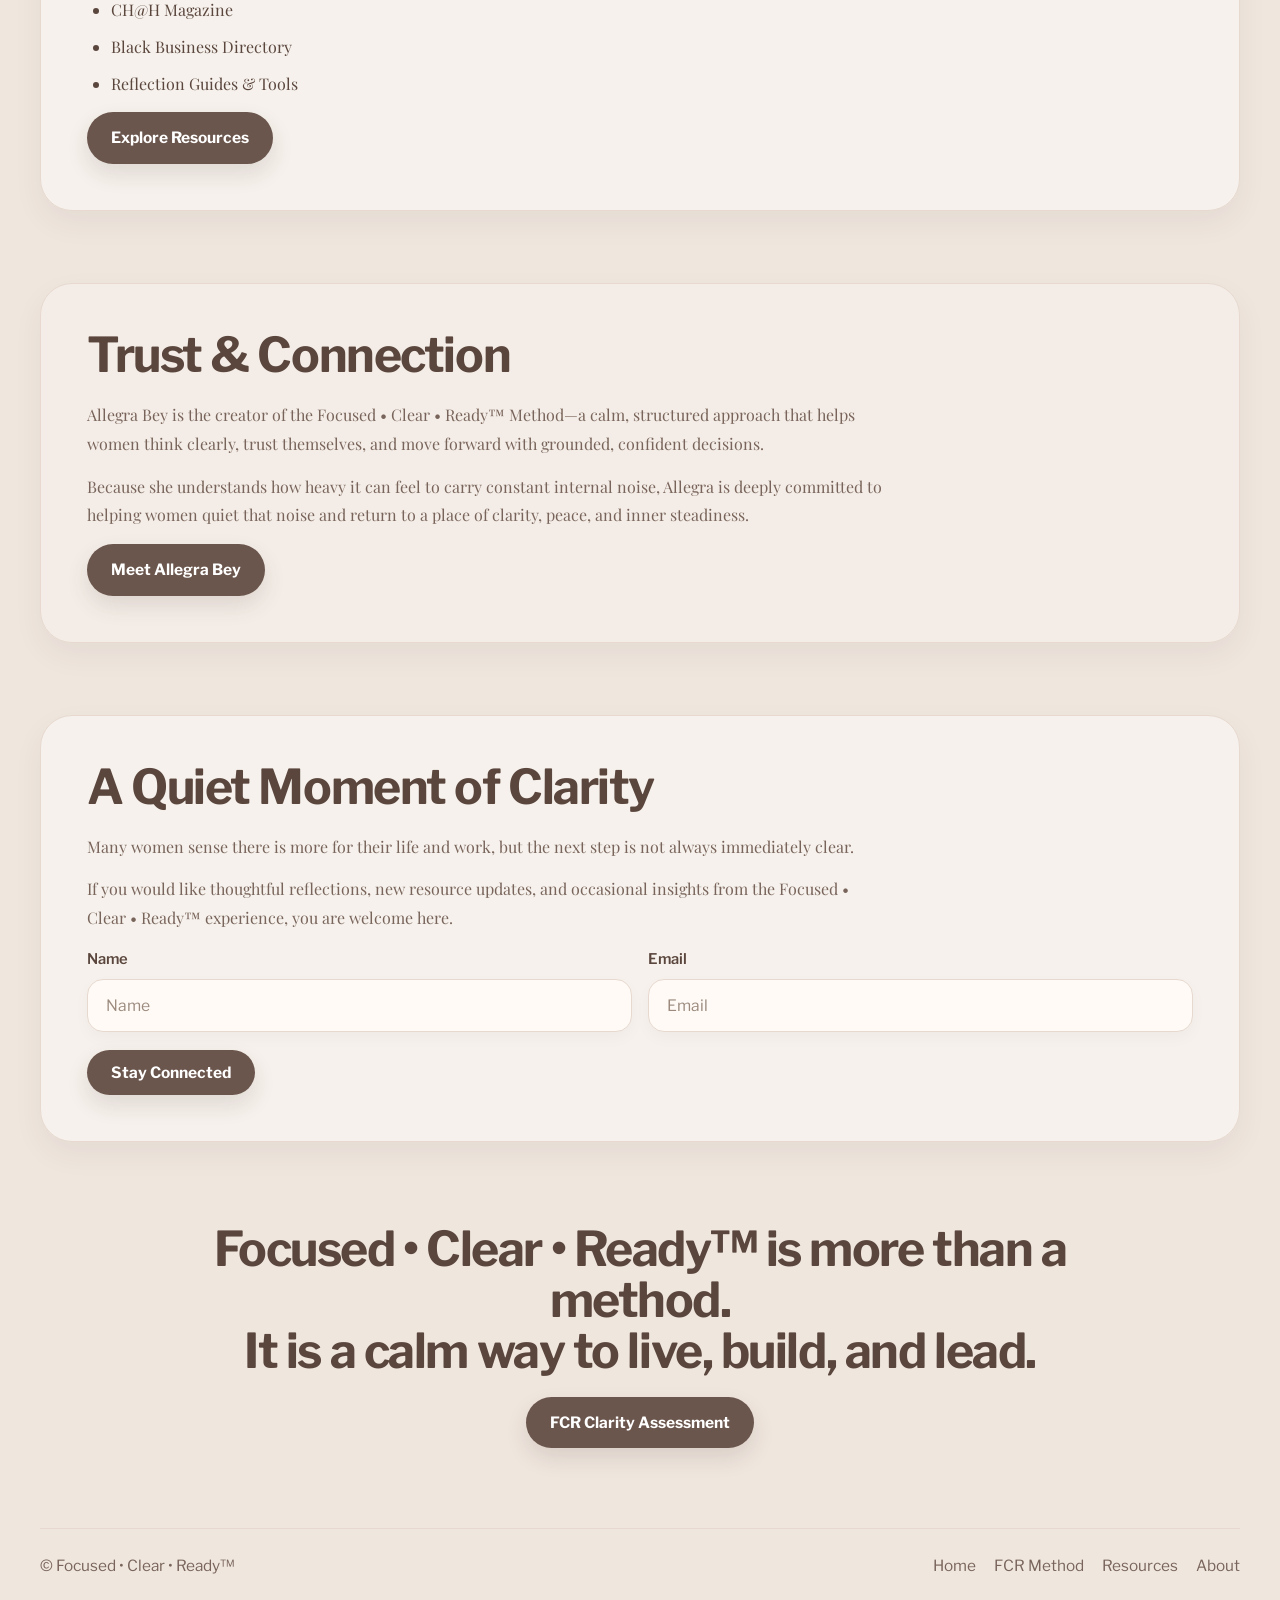
==== commit 3d8e447d: "Update index.html" ====
--- a/index.html
+++ b/index.html
@@ -35,18 +35,36 @@
     <p class="hero-subheadline">
       Be Focused • Clear • Ready™ — Move forward with clarity, intention, and ease.
     </p>
-  </div>
-</section>
-
-<section class="section light">
-  <div class="container">
-    <h2>Focused • Clear • Ready™ Clarity Assessment</h2>
 
     <div class="button-row">
       <a class="primary-button" href="https://form.jotform.com/222217613216143" target="_blank" rel="noopener">
         FCR Clarity Assessment
       </a>
     </div>
+  </div>
+</section>
+
+<section class="section light">
+  <div class="container">
+    <h2>What This Is About</h2>
+
+    <p>
+      Focused • Clear • Ready™ is a calm, structured approach to helping women lead and build their lives and work with clarity, intention, and ease.
+    </p>
+
+    <p>
+      Instead of moving from pressure, overthinking, or constant pushing, this work helps you return to clarity and make grounded, aligned decisions.
+    </p>
+
+    <p>
+      It offers a calm, clear path forward.
+    </p>
+  </div>
+</section>
+
+<section class="section">
+  <div class="container">
+    <h2>Focused • Clear • Ready™ Clarity Assessment</h2>
 
     <p>
       A simple reflection to help you understand where you are right now and what your next step may be.
@@ -58,107 +76,126 @@
 
     <div class="button-row">
       <a class="primary-button" href="https://form.jotform.com/222217613216143" target="_blank" rel="noopener">
-        Begin here
+        FCR Clarity Assessment
       </a>
     </div>
   </div>
 </section>
 
-<section class="section">
-  <div class="container">
-    <h2>A Different Way to Build</h2>
-
-    <p>
-      Focused • Clear • Ready™ supports whole-life leadership helping women bring clarity to their inner life and intention to their work.
-    </p>
-
-    <p>
-      You don’t have to build your life or work from pressure.
-    </p>
-
-    <p>
-      Clarity comes from creating space to listen inward and move forward with calm intention.
-    </p>
-  </div>
-</section>
-
-<section class="section light">
-  <div class="container">
-    <h2>Who This Is For</h2>
+<section class="section light">
+  <div class="container">
+    <h2>How the Method Works</h2>
+
+    <div class="method-grid">
+      <div class="method-card">
+        <h3>Begin Within</h3>
+        <p>Pause, regulate, and reconnect.</p>
+      </div>
+
+      <div class="method-card">
+        <h3>Clarify</h3>
+        <p>Gain clear direction.</p>
+      </div>
+
+      <div class="method-card">
+        <h3>Become Focused • Clear • Ready™</h3>
+        <p>Step into calm, grounded leadership.</p>
+      </div>
+
+      <div class="method-card">
+        <h3>Execute With Strategic Clarity</h3>
+        <p>Move forward with aligned decisions.</p>
+      </div>
+    </div>
+  </div>
+</section>
+
+<section class="section">
+  <div class="container">
+    <h2>Why This Approach Works</h2>
+
+    <p>
+      When your nervous system is regulated, your thinking becomes clearer.
+    </p>
+
+    <p>
+      When you are clear, your decisions become more aligned.
+    </p>
+
+    <p>
+      When your decisions are aligned, your actions become more effective.
+    </p>
+
+    <p>
+      This is how progress becomes sustainable.
+    </p>
+  </div>
+</section>
+
+<section class="section light">
+  <div class="container">
+    <h2>Ways to Work With Me</h2>
+
+    <div class="method-grid">
+      <div class="method-card">
+        <h3>Private Coaching</h3>
+        <p>Personalized guidance and deeper support.</p>
+
+        <div class="button-row">
+          <a class="primary-button" href="https://calendly.com/fcrlife-info/30min" target="_blank" rel="noopener">
+            Book a Clarity Session
+          </a>
+        </div>
+      </div>
+
+      <div class="method-card">
+        <h3>Programs &amp; Workshops</h3>
+        <p>Structured growth and shared experience.</p>
+
+        <div class="button-row">
+          <a class="primary-button" href="resources.html">
+            View Offerings
+          </a>
+        </div>
+      </div>
+
+      <div class="method-card">
+        <h3>Begin on Your Own</h3>
+        <p>Start with clarity at your own pace.</p>
+
+        <div class="button-row">
+          <a class="primary-button" href="https://form.jotform.com/222217613216143" target="_blank" rel="noopener">
+            FCR Clarity Assessment
+          </a>
+        </div>
+      </div>
+    </div>
+  </div>
+</section>
+
+<section class="section">
+  <div class="container">
+    <h2>Featured Resources</h2>
+
+    <p>
+      Explore resources and publications created to support clarity, reflection, and intentional growth.
+    </p>
 
     <ul class="section-list">
-      <li>Women ready to lead from clarity, self-trust, and intention</li>
-      <li>Women ready to quiet the inner noise</li>
-      <li>Women building meaningful lives and aligned businesses</li>
-      <li>Women ready to move forward with intention</li>
+      <li>CH@H Magazine</li>
+      <li>Black Business Directory</li>
+      <li>Reflection Guides &amp; Tools</li>
     </ul>
-  </div>
-</section>
-
-<section class="section">
-  <div class="container">
-    <h2>The Focused • Clear • Ready™ Method</h2>
-
-    <div class="method-grid">
-      <div class="method-card">
-        <h3>Begin Within</h3>
-        <p>Build awareness and explore internal leadership.</p>
-      </div>
-
-      <div class="method-card">
-        <h3>Clarify</h3>
-        <p>Gain deep clarity about direction, values, and priorities.</p>
-      </div>
-
-      <div class="method-card">
-        <h3>Become Focused • Clear • Ready™</h3>
-        <p>Step into calm grounded leadership.</p>
-      </div>
-
-      <div class="method-card">
-        <h3>Execute With Strategic Clarity</h3>
-        <p>Build and move forward with aligned decisions.</p>
-      </div>
-    </div>
-  </div>
-</section>
-
-<section class="section light">
-  <div class="container">
-    <h2>The FCR Principles</h2>
-
-    <p><strong>Regulated Energy</strong></p>
-    <p>A calm nervous system allows us to think clearly and lead well.</p>
-
-    <p><strong>Clarity Before Action</strong></p>
-    <p>When we pause to become clear internally, our external decisions become stronger.</p>
-
-    <p><strong>Aligned Movement</strong></p>
-    <p>Success grows from thoughtful action taken in the right direction.</p>
-  </div>
-</section>
-
-<section class="section">
-  <div class="container">
-    <h2>Stay Focused • Clear • Ready™</h2>
-
-    <p>
-      For too long, women have lived under pressure — to perform, to push, to keep going.
-    </p>
-
-    <p>
-      There is another way.
-    </p>
-
-    <p>
-      A calm way to lead and build from a grounded, clear place.
-    </p>
-  </div>
-</section>
-
-<section class="section light">
-  <div class="container">
-    <h2>Meet Allegra Bey</h2>
+
+    <div class="button-row">
+      <a class="primary-button" href="resources.html">Explore Resources</a>
+    </div>
+  </div>
+</section>
+
+<section class="section light">
+  <div class="container">
+    <h2>Trust &amp; Connection</h2>
 
     <p>
       Allegra Bey is the creator of the Focused • Clear • Ready™ Method—a calm, structured approach that helps women think clearly, trust themselves, and move forward with grounded, confident decisions.
@@ -168,24 +205,8 @@
       Because she understands how heavy it can feel to carry constant internal noise, Allegra is deeply committed to helping women quiet that noise and return to a place of clarity, peace, and inner steadiness.
     </p>
 
-    <p>
-      With a Master of Education (M.Ed.), a Bachelor of Science in Professional Services, and more than 30 years as an educator and consultant, her work is grounded in both profound expertise and lived experience.
-    </p>
-  </div>
-</section>
-
-<section class="section">
-  <div class="container">
-    <h2>Work With Allegra</h2>
-
-    <p>
-      If you’re ready to move forward with clarity, confidence, and ease, you can begin with a focused one-on-one session.
-    </p>
-
-    <div class="button-row">
-      <a class="primary-button" href="https://calendly.com/fcrlife-info/30min" target="_blank" rel="noopener">
-        Book a Clarity Session
-      </a>
+    <div class="button-row">
+      <a class="primary-button" href="about.html">Meet Allegra Bey</a>
     </div>
   </div>
 </section>
@@ -225,6 +246,12 @@
 <section class="section signature">
   <div class="container">
     <h2>Focused • Clear • Ready™ is more than a method.<br>It is a calm way to live, build, and lead.</h2>
+
+    <div class="button-row" style="justify-content:center;">
+      <a class="primary-button" href="https://form.jotform.com/222217613216143" target="_blank" rel="noopener">
+        FCR Clarity Assessment
+      </a>
+    </div>
   </div>
 </section>
 
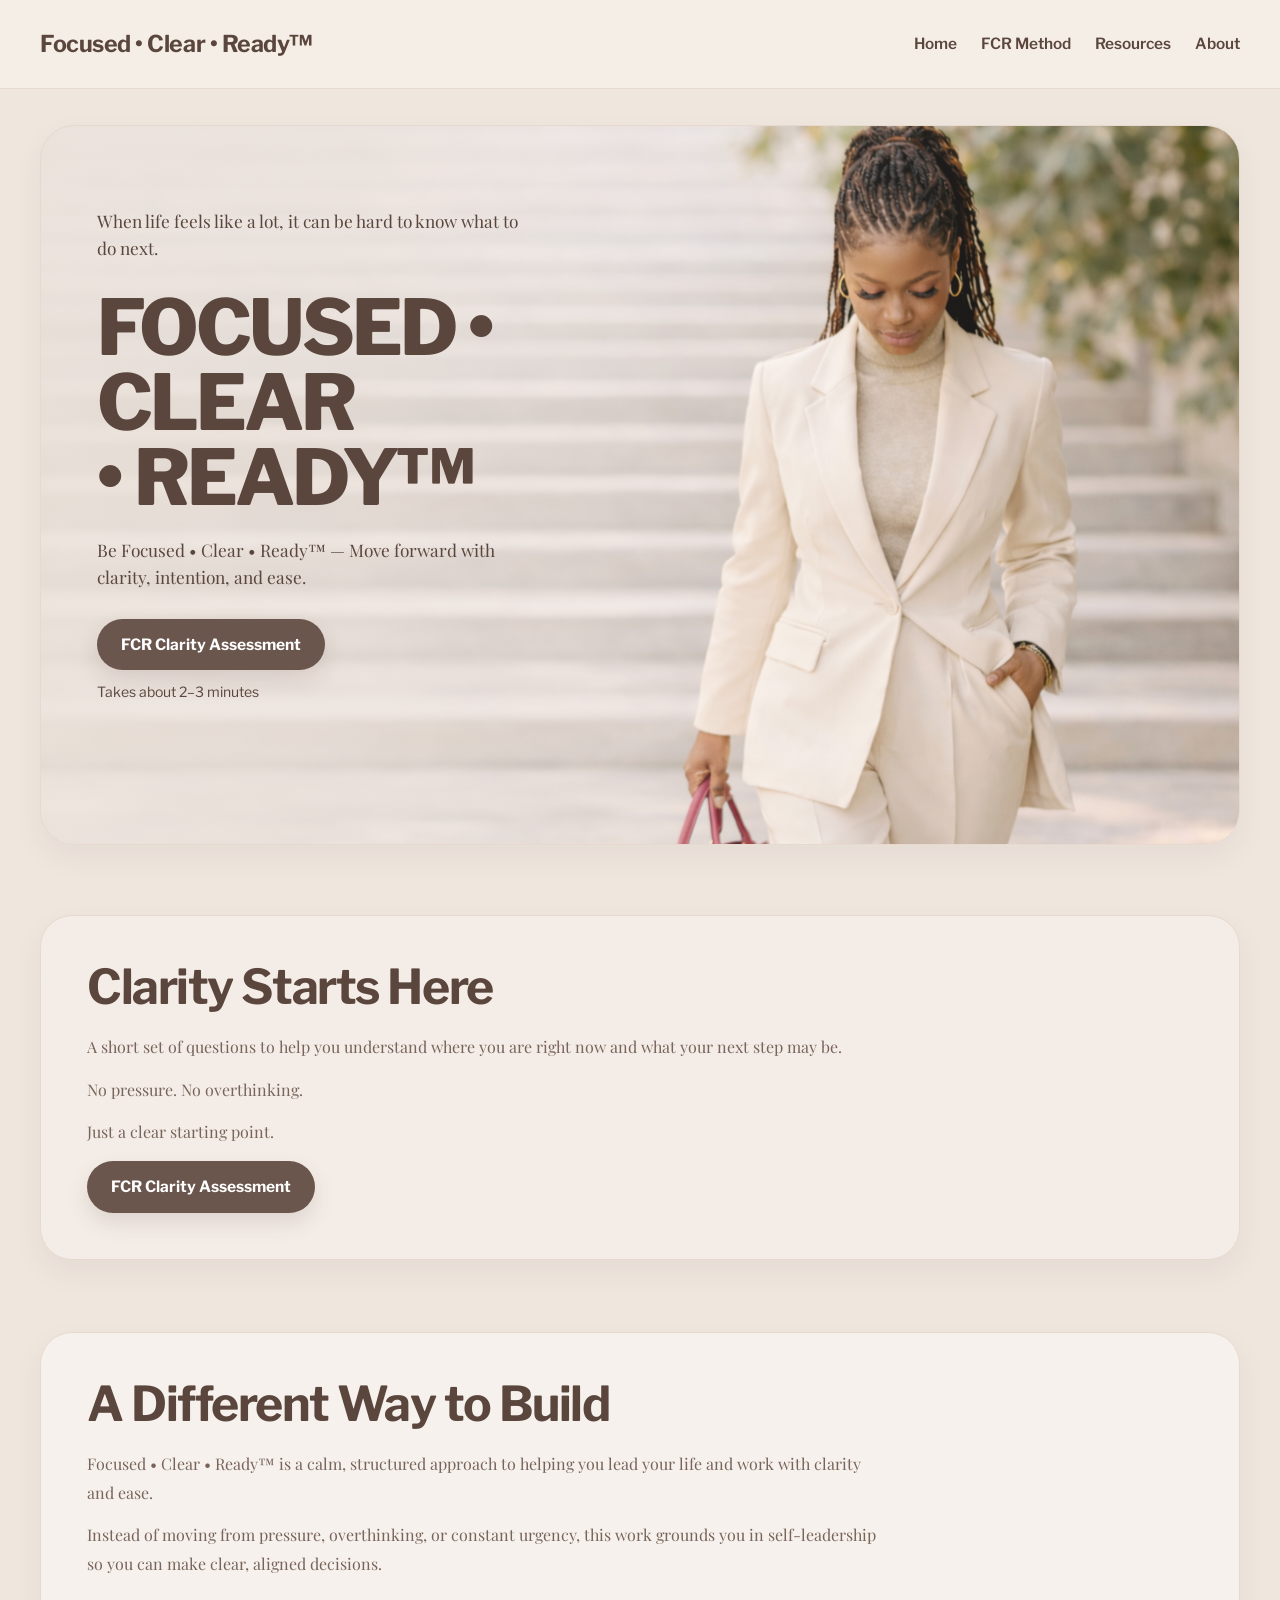
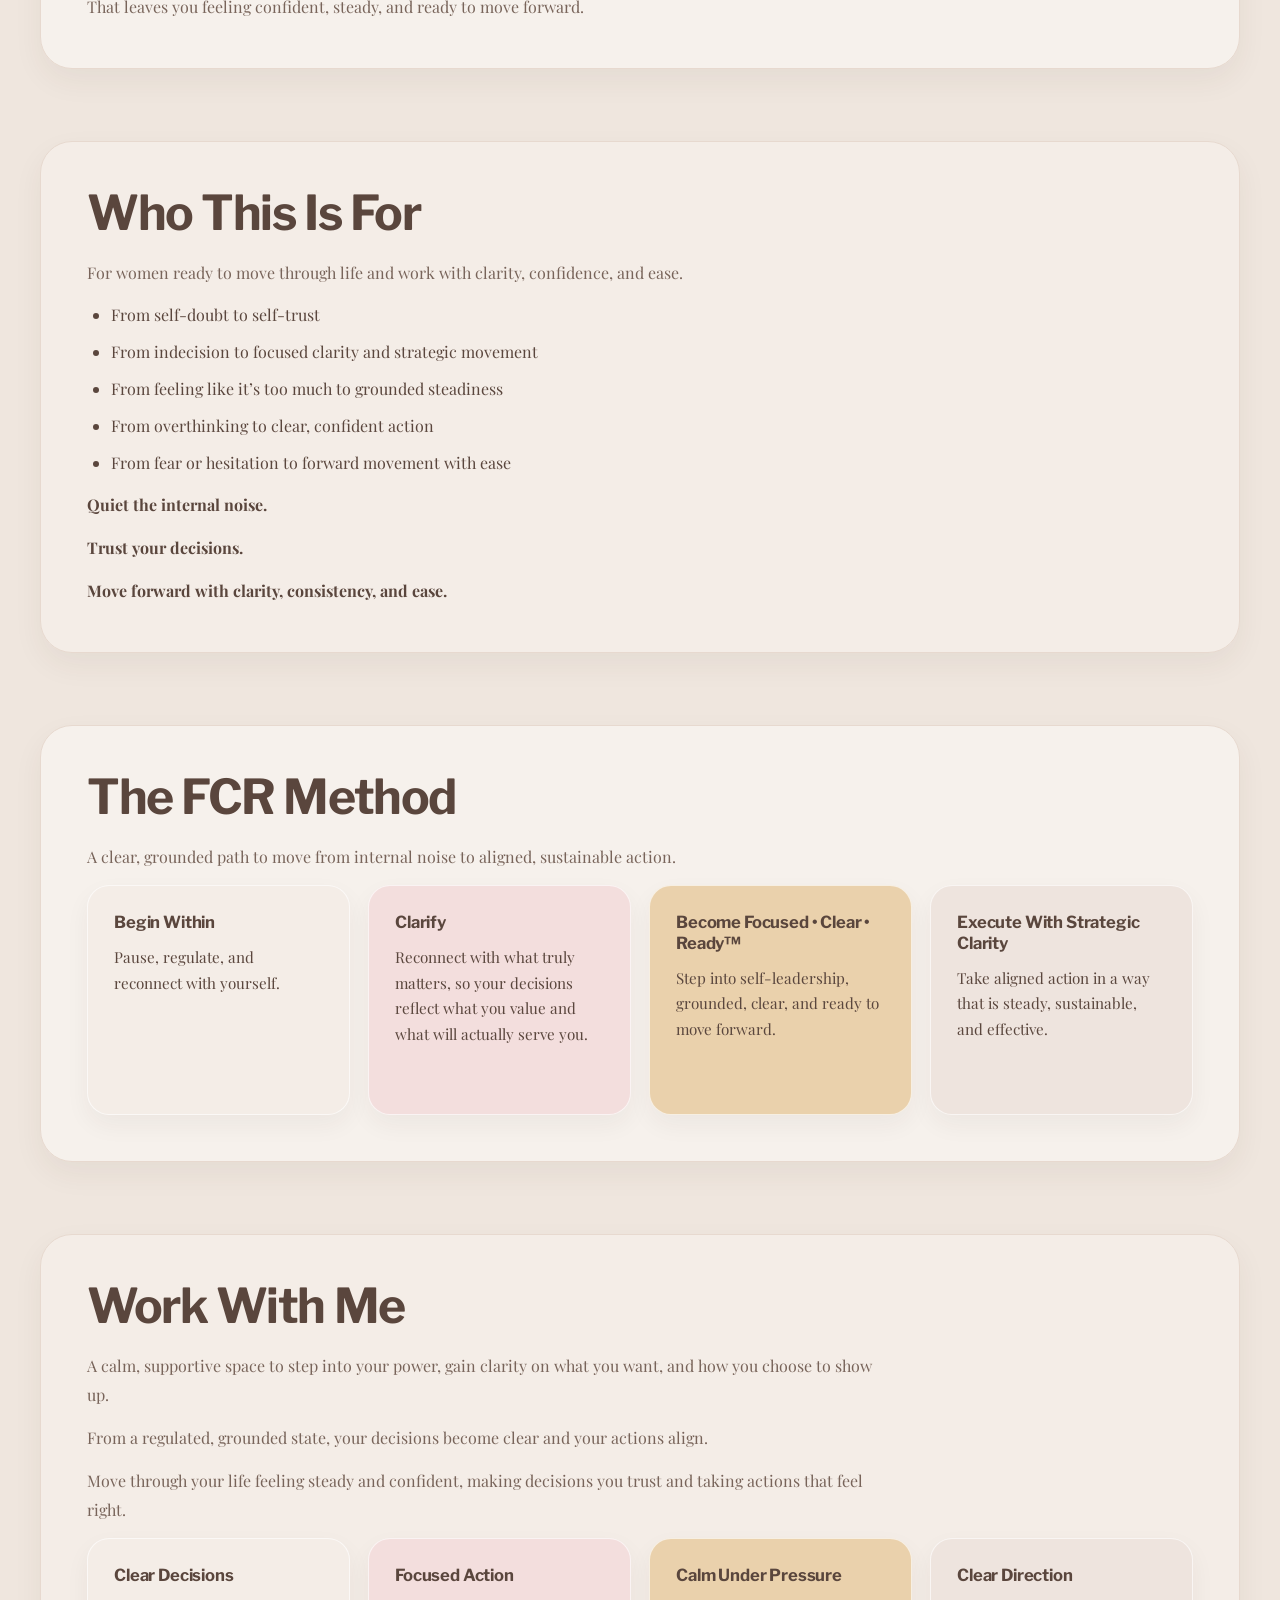
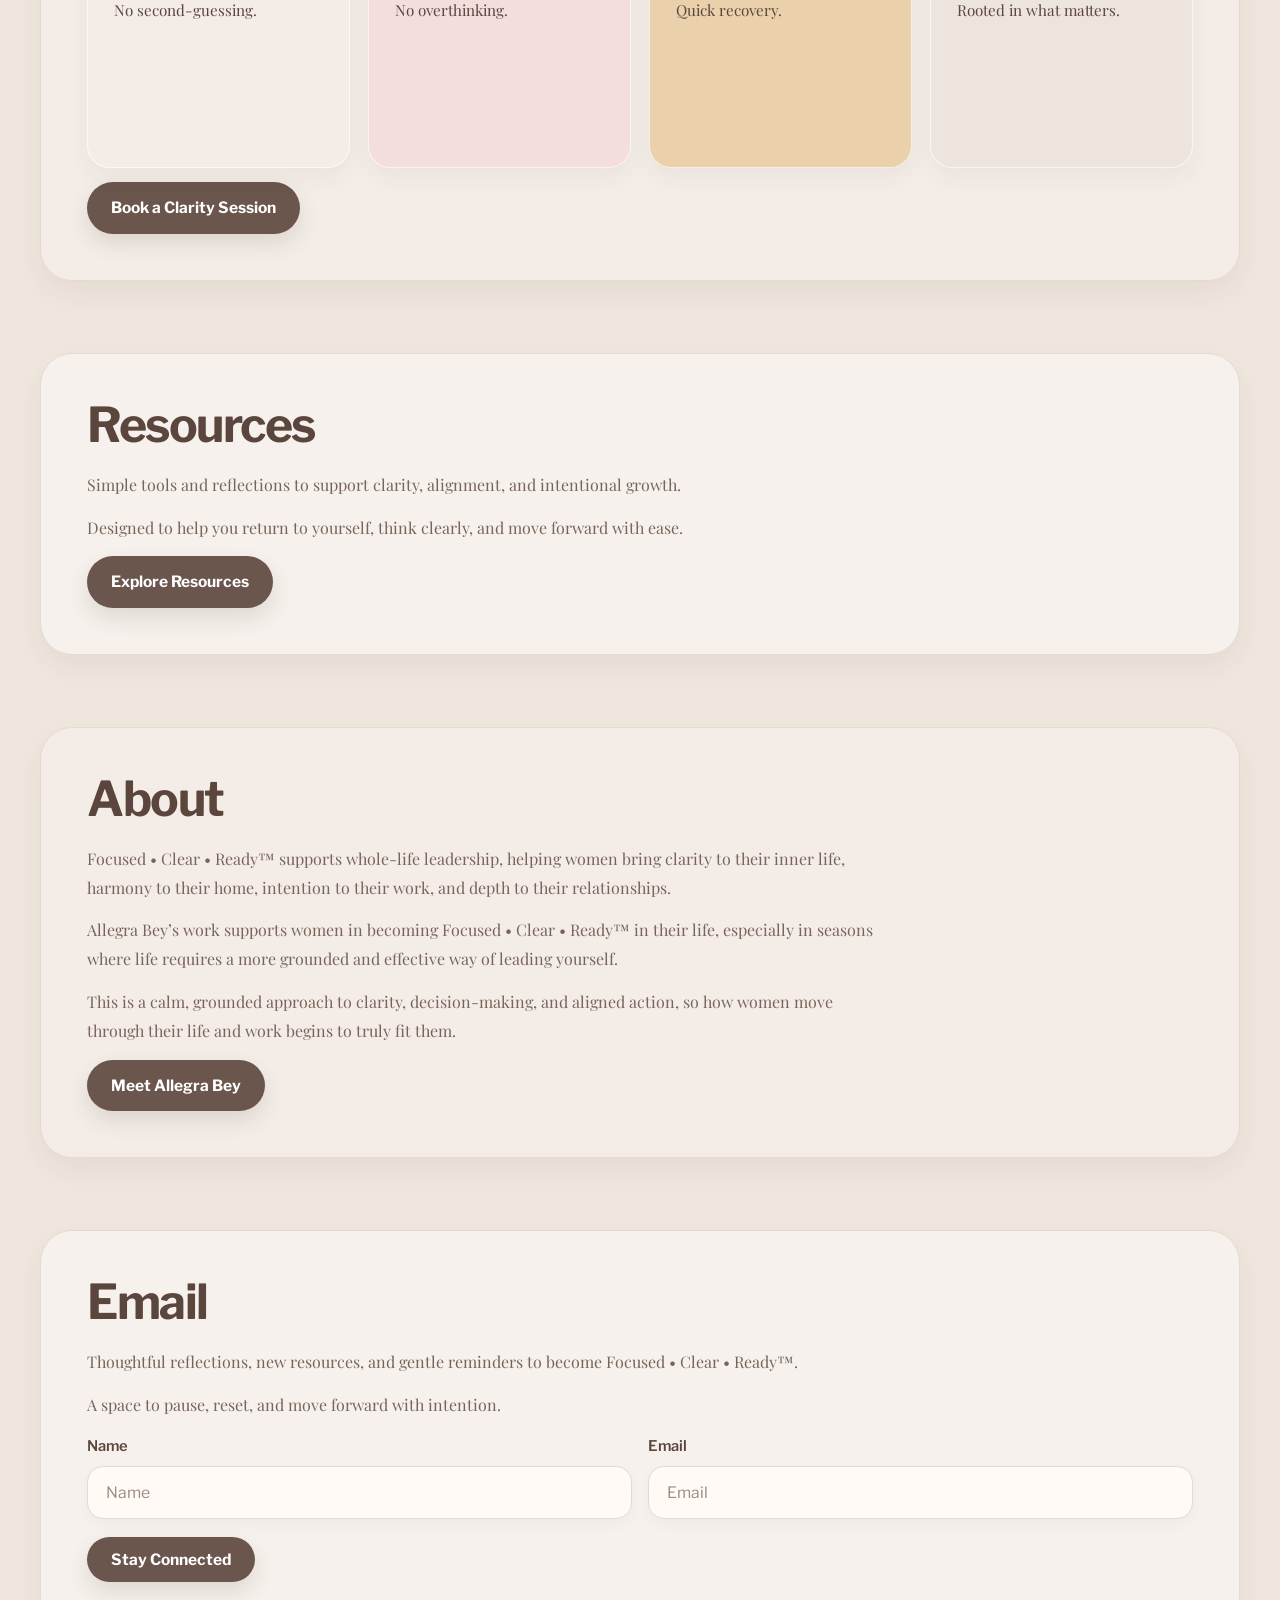
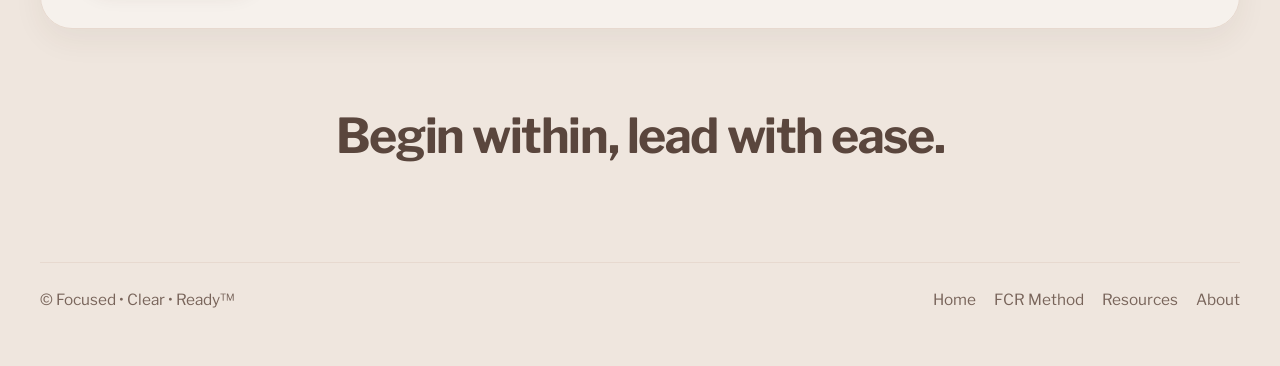
==== commit e641b40d: "site polish" ====
--- a/index.html
+++ b/index.html
@@ -9,6 +9,7 @@
   <link href="https://fonts.googleapis.com/css2?family=Libre+Franklin:wght@500;600;700;800&family=Playfair+Display:wght@400;500;600;700&display=swap" rel="stylesheet">
   <link rel="stylesheet" href="css/styles.css">
 </head>
+
 <body>
 
 <header class="site-header">
@@ -30,6 +31,10 @@
   <div class="hero-overlay"></div>
 
   <div class="hero-content">
+    <p class="hero-subheadline">
+      When life feels like a lot, it can be hard to know what to do next.
+    </p>
+
     <h1>FOCUSED • CLEAR <br>• READY™</h1>
 
     <p class="hero-subheadline">
@@ -41,33 +46,23 @@
         FCR Clarity Assessment
       </a>
     </div>
-  </div>
-</section>
-
-<section class="section light">
-  <div class="container">
-    <h2>What This Is About</h2>
-
-    <p>
-      Focused • Clear • Ready™ is a calm, structured approach to helping women lead and build their lives and work with clarity, intention, and ease.
-    </p>
-
-    <p>
-      Instead of moving from pressure, overthinking, or constant pushing, this work helps you return to clarity and make grounded, aligned decisions.
-    </p>
-
-    <p>
-      It offers a calm, clear path forward.
-    </p>
-  </div>
-</section>
-
-<section class="section">
-  <div class="container">
-    <h2>Focused • Clear • Ready™ Clarity Assessment</h2>
-
-    <p>
-      A simple reflection to help you understand where you are right now and what your next step may be.
+
+    <p style="margin-top: 10px; font-size: 14px;">
+      Takes about 2–3 minutes
+    </p>
+  </div>
+</section>
+
+<section class="section light">
+  <div class="container">
+    <h2>Clarity Starts Here</h2>
+
+    <p>
+      A short set of questions to help you understand where you are right now and what your next step may be.
+    </p>
+
+    <p>
+      No pressure. No overthinking.
     </p>
 
     <p>
@@ -82,110 +77,135 @@
   </div>
 </section>
 
-<section class="section light">
-  <div class="container">
-    <h2>How the Method Works</h2>
+<section class="section">
+  <div class="container">
+    <h2>A Different Way to Build</h2>
+
+    <p>
+      Focused • Clear • Ready™ is a calm, structured approach to helping you lead your life and work with clarity and ease.
+    </p>
+
+    <p>
+      Instead of moving from pressure, overthinking, or constant urgency, this work grounds you in self-leadership so you can make clear, aligned decisions.
+    </p>
+
+    <p>
+      That leaves you feeling confident, steady, and ready to move forward.
+    </p>
+  </div>
+</section>
+
+<section class="section light">
+  <div class="container">
+    <h2>Who This Is For</h2>
+
+    <p>
+      For women ready to move through life and work with clarity, confidence, and ease.
+    </p>
+
+    <ul class="section-list">
+      <li>From self-doubt to self-trust</li>
+      <li>From indecision to focused clarity and strategic movement</li>
+      <li>From feeling like it’s too much to grounded steadiness</li>
+      <li>From overthinking to clear, confident action</li>
+      <li>From fear or hesitation to forward movement with ease</li>
+    </ul>
+
+    <p><strong>Quiet the internal noise.</strong></p>
+    <p><strong>Trust your decisions.</strong></p>
+    <p><strong>Move forward with clarity, consistency, and ease.</strong></p>
+  </div>
+</section>
+
+<section class="section">
+  <div class="container">
+    <h2>The FCR Method</h2>
+
+    <p>
+      A clear, grounded path to move from internal noise to aligned, sustainable action.
+    </p>
 
     <div class="method-grid">
       <div class="method-card">
         <h3>Begin Within</h3>
-        <p>Pause, regulate, and reconnect.</p>
+        <p>Pause, regulate, and reconnect with yourself.</p>
       </div>
 
       <div class="method-card">
         <h3>Clarify</h3>
-        <p>Gain clear direction.</p>
+        <p>Reconnect with what truly matters, so your decisions reflect what you value and what will actually serve you.</p>
       </div>
 
       <div class="method-card">
         <h3>Become Focused • Clear • Ready™</h3>
-        <p>Step into calm, grounded leadership.</p>
+        <p>Step into self-leadership, grounded, clear, and ready to move forward.</p>
       </div>
 
       <div class="method-card">
         <h3>Execute With Strategic Clarity</h3>
-        <p>Move forward with aligned decisions.</p>
-      </div>
-    </div>
-  </div>
-</section>
-
-<section class="section">
-  <div class="container">
-    <h2>Why This Approach Works</h2>
-
-    <p>
-      When your nervous system is regulated, your thinking becomes clearer.
-    </p>
-
-    <p>
-      When you are clear, your decisions become more aligned.
-    </p>
-
-    <p>
-      When your decisions are aligned, your actions become more effective.
-    </p>
-
-    <p>
-      This is how progress becomes sustainable.
-    </p>
-  </div>
-</section>
-
-<section class="section light">
-  <div class="container">
-    <h2>Ways to Work With Me</h2>
+        <p>Take aligned action in a way that is steady, sustainable, and effective.</p>
+      </div>
+    </div>
+  </div>
+</section>
+
+<section class="section light">
+  <div class="container">
+    <h2>Work With Me</h2>
+
+    <p>
+      A calm, supportive space to step into your power, gain clarity on what you want, and how you choose to show up.
+    </p>
+
+    <p>
+      From a regulated, grounded state, your decisions become clear and your actions align.
+    </p>
+
+    <p>
+      Move through your life feeling steady and confident, making decisions you trust and taking actions that feel right.
+    </p>
 
     <div class="method-grid">
       <div class="method-card">
-        <h3>Private Coaching</h3>
-        <p>Personalized guidance and deeper support.</p>
-
-        <div class="button-row">
-          <a class="primary-button" href="https://calendly.com/fcrlife-info/30min" target="_blank" rel="noopener">
-            Book a Clarity Session
-          </a>
-        </div>
-      </div>
-
-      <div class="method-card">
-        <h3>Programs &amp; Workshops</h3>
-        <p>Structured growth and shared experience.</p>
-
-        <div class="button-row">
-          <a class="primary-button" href="resources.html">
-            View Offerings
-          </a>
-        </div>
-      </div>
-
-      <div class="method-card">
-        <h3>Begin on Your Own</h3>
-        <p>Start with clarity at your own pace.</p>
-
-        <div class="button-row">
-          <a class="primary-button" href="https://form.jotform.com/222217613216143" target="_blank" rel="noopener">
-            FCR Clarity Assessment
-          </a>
-        </div>
-      </div>
-    </div>
-  </div>
-</section>
-
-<section class="section">
-  <div class="container">
-    <h2>Featured Resources</h2>
-
-    <p>
-      Explore resources and publications created to support clarity, reflection, and intentional growth.
-    </p>
-
-    <ul class="section-list">
-      <li>CH@H Magazine</li>
-      <li>Black Business Directory</li>
-      <li>Reflection Guides &amp; Tools</li>
-    </ul>
+        <h3>Clear Decisions</h3>
+        <p>No second-guessing.</p>
+      </div>
+
+      <div class="method-card">
+        <h3>Focused Action</h3>
+        <p>No overthinking.</p>
+      </div>
+
+      <div class="method-card">
+        <h3>Calm Under Pressure</h3>
+        <p>Quick recovery.</p>
+      </div>
+
+      <div class="method-card">
+        <h3>Clear Direction</h3>
+        <p>Rooted in what matters.</p>
+      </div>
+    </div>
+
+    <div class="button-row">
+      <a class="primary-button" href="https://calendly.com/fcrlife-info/30min" target="_blank" rel="noopener">
+        Book a Clarity Session
+      </a>
+    </div>
+  </div>
+</section>
+
+<section class="section">
+  <div class="container">
+    <h2>Resources</h2>
+
+    <p>
+      Simple tools and reflections to support clarity, alignment, and intentional growth.
+    </p>
+
+    <p>
+      Designed to help you return to yourself, think clearly, and move forward with ease.
+    </p>
 
     <div class="button-row">
       <a class="primary-button" href="resources.html">Explore Resources</a>
@@ -195,14 +215,18 @@
 
 <section class="section light">
   <div class="container">
-    <h2>Trust &amp; Connection</h2>
-
-    <p>
-      Allegra Bey is the creator of the Focused • Clear • Ready™ Method—a calm, structured approach that helps women think clearly, trust themselves, and move forward with grounded, confident decisions.
-    </p>
-
-    <p>
-      Because she understands how heavy it can feel to carry constant internal noise, Allegra is deeply committed to helping women quiet that noise and return to a place of clarity, peace, and inner steadiness.
+    <h2>About</h2>
+
+    <p>
+      Focused • Clear • Ready™ supports whole-life leadership, helping women bring clarity to their inner life, harmony to their home, intention to their work, and depth to their relationships.
+    </p>
+
+    <p>
+      Allegra Bey’s work supports women in becoming Focused • Clear • Ready™ in their life, especially in seasons where life requires a more grounded and effective way of leading yourself.
+    </p>
+
+    <p>
+      This is a calm, grounded approach to clarity, decision-making, and aligned action, so how women move through their life and work begins to truly fit them.
     </p>
 
     <div class="button-row">
@@ -213,14 +237,14 @@
 
 <section class="section">
   <div class="container">
-    <h2>A Quiet Moment of Clarity</h2>
-
-    <p>
-      Many women sense there is more for their life and work, but the next step is not always immediately clear.
-    </p>
-
-    <p>
-      If you would like thoughtful reflections, new resource updates, and occasional insights from the Focused • Clear • Ready™ experience, you are welcome here.
+    <h2>Email</h2>
+
+    <p>
+      Thoughtful reflections, new resources, and gentle reminders to become Focused • Clear • Ready™.
+    </p>
+
+    <p>
+      A space to pause, reset, and move forward with intention.
     </p>
 
     <form class="form-wrap">
@@ -245,13 +269,7 @@
 
 <section class="section signature">
   <div class="container">
-    <h2>Focused • Clear • Ready™ is more than a method.<br>It is a calm way to live, build, and lead.</h2>
-
-    <div class="button-row" style="justify-content:center;">
-      <a class="primary-button" href="https://form.jotform.com/222217613216143" target="_blank" rel="noopener">
-        FCR Clarity Assessment
-      </a>
-    </div>
+    <h2>Begin within, lead with ease.</h2>
   </div>
 </section>
 
--- a/css/styles.css
+++ b/css/styles.css
@@ -578,4 +578,26 @@
   .logo {
     font-size: 1.3rem;
   }
+}
+.pdf-preview {
+  width: 100%;
+  height: 680px;
+  margin-top: 26px;
+  border: 1px solid var(--line);
+  border-radius: 24px;
+  overflow: hidden;
+  background: #fffaf6;
+  box-shadow: var(--shadow-soft);
+}
+
+.pdf-preview iframe {
+  width: 100%;
+  height: 100%;
+  border: none;
+}
+
+@media (max-width: 760px) {
+  .pdf-preview {
+    height: 520px;
+  }
 }
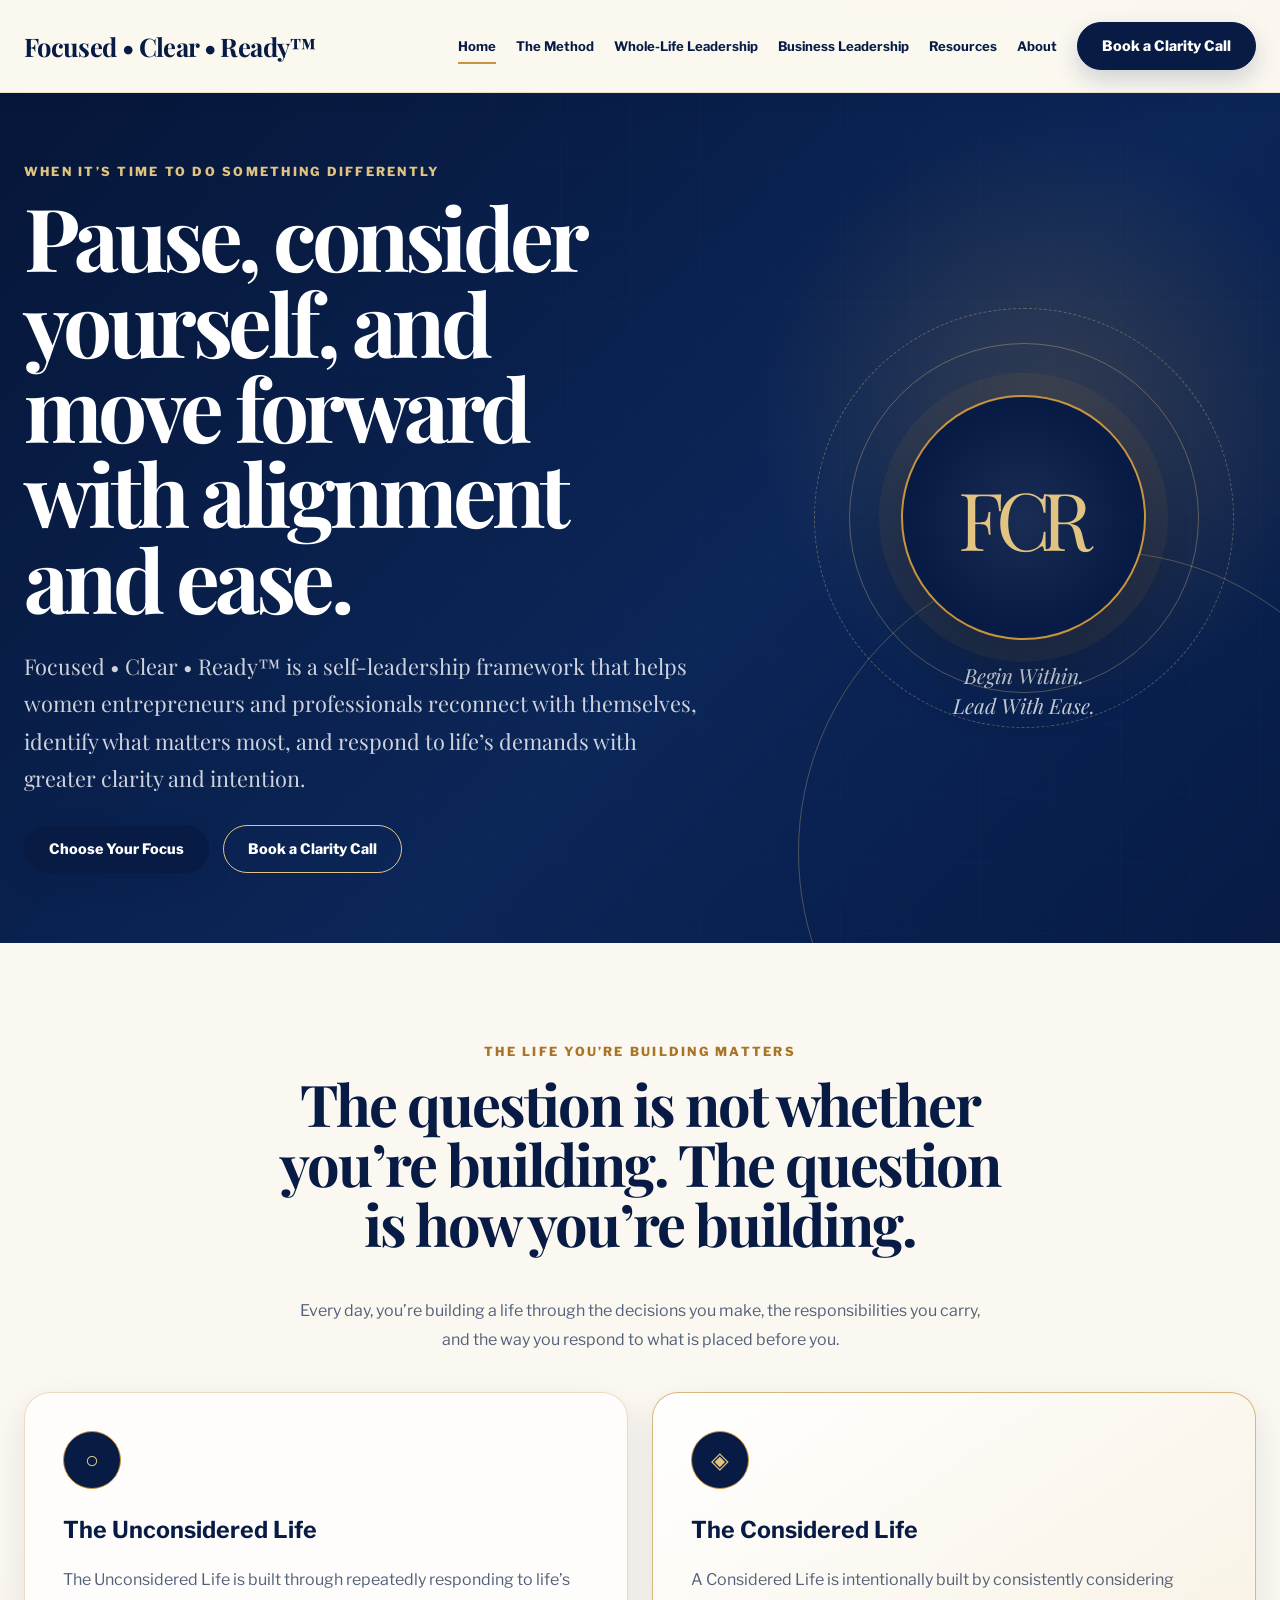
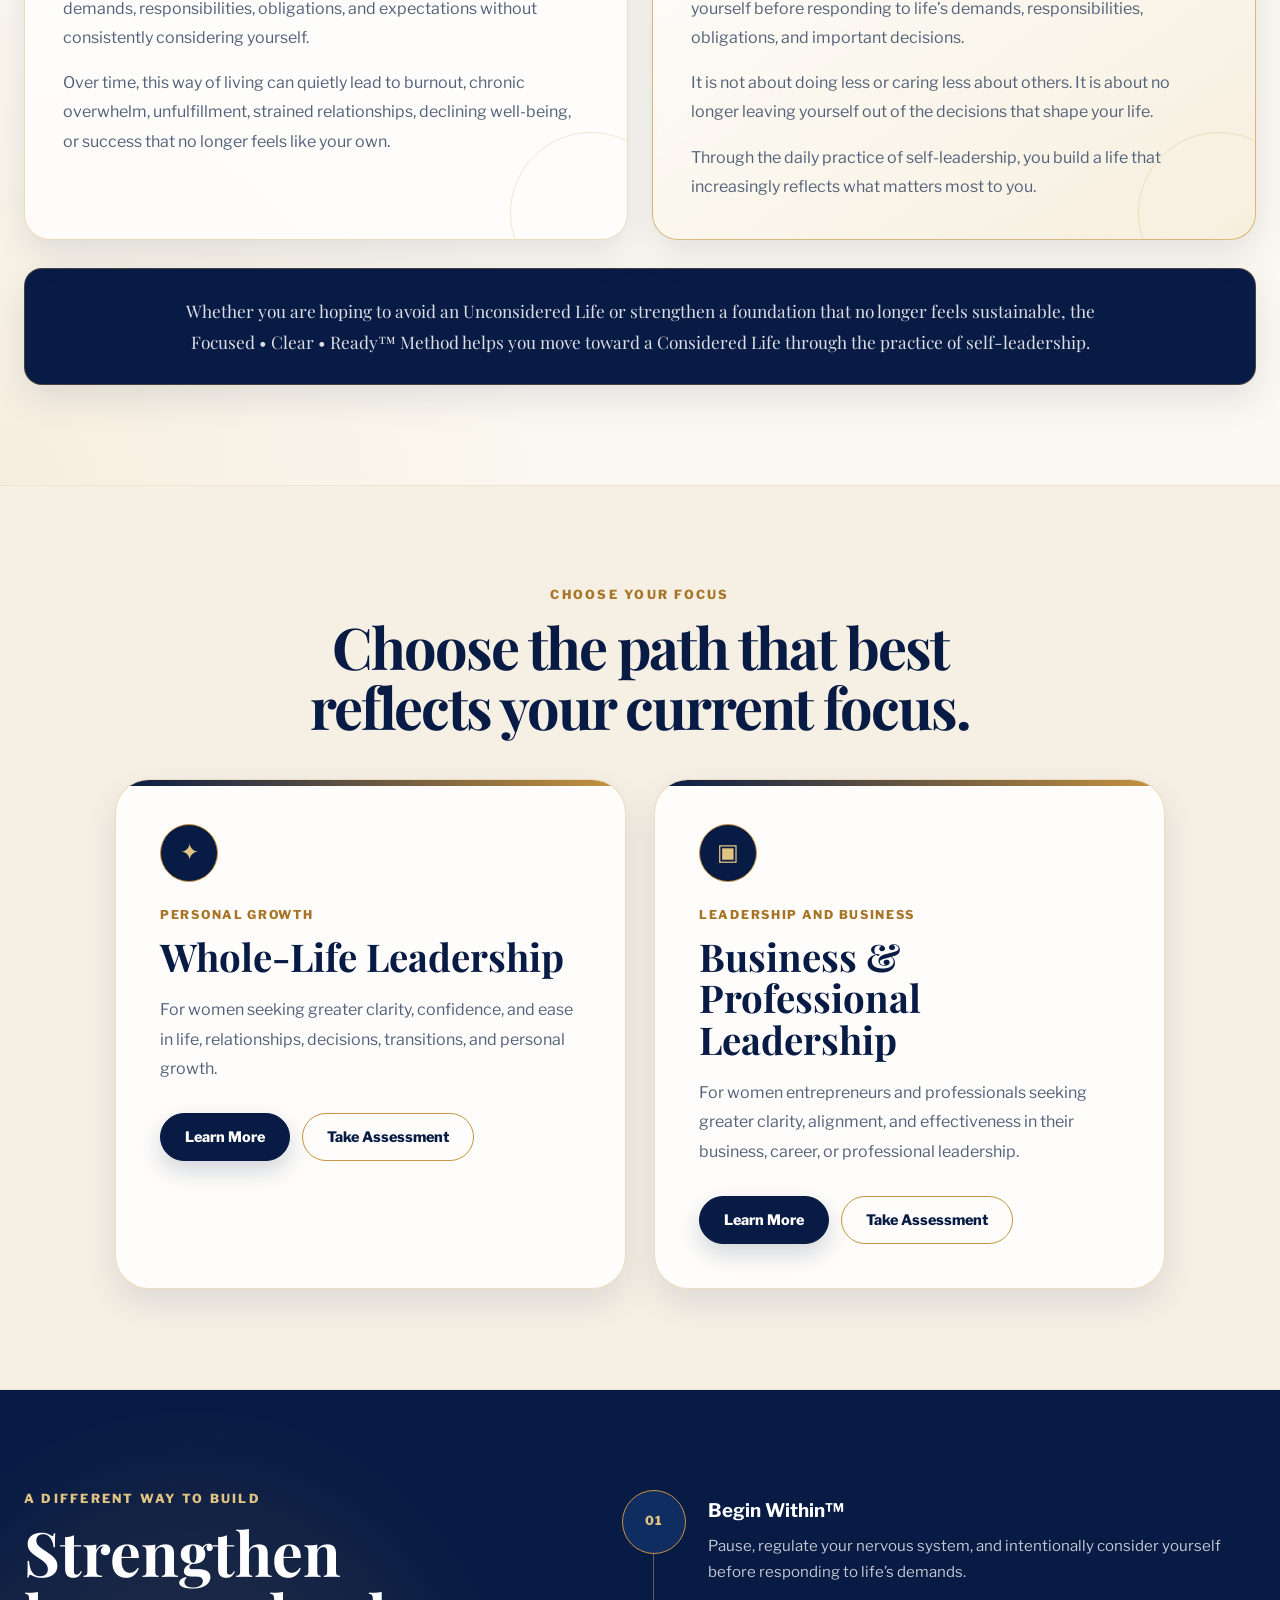
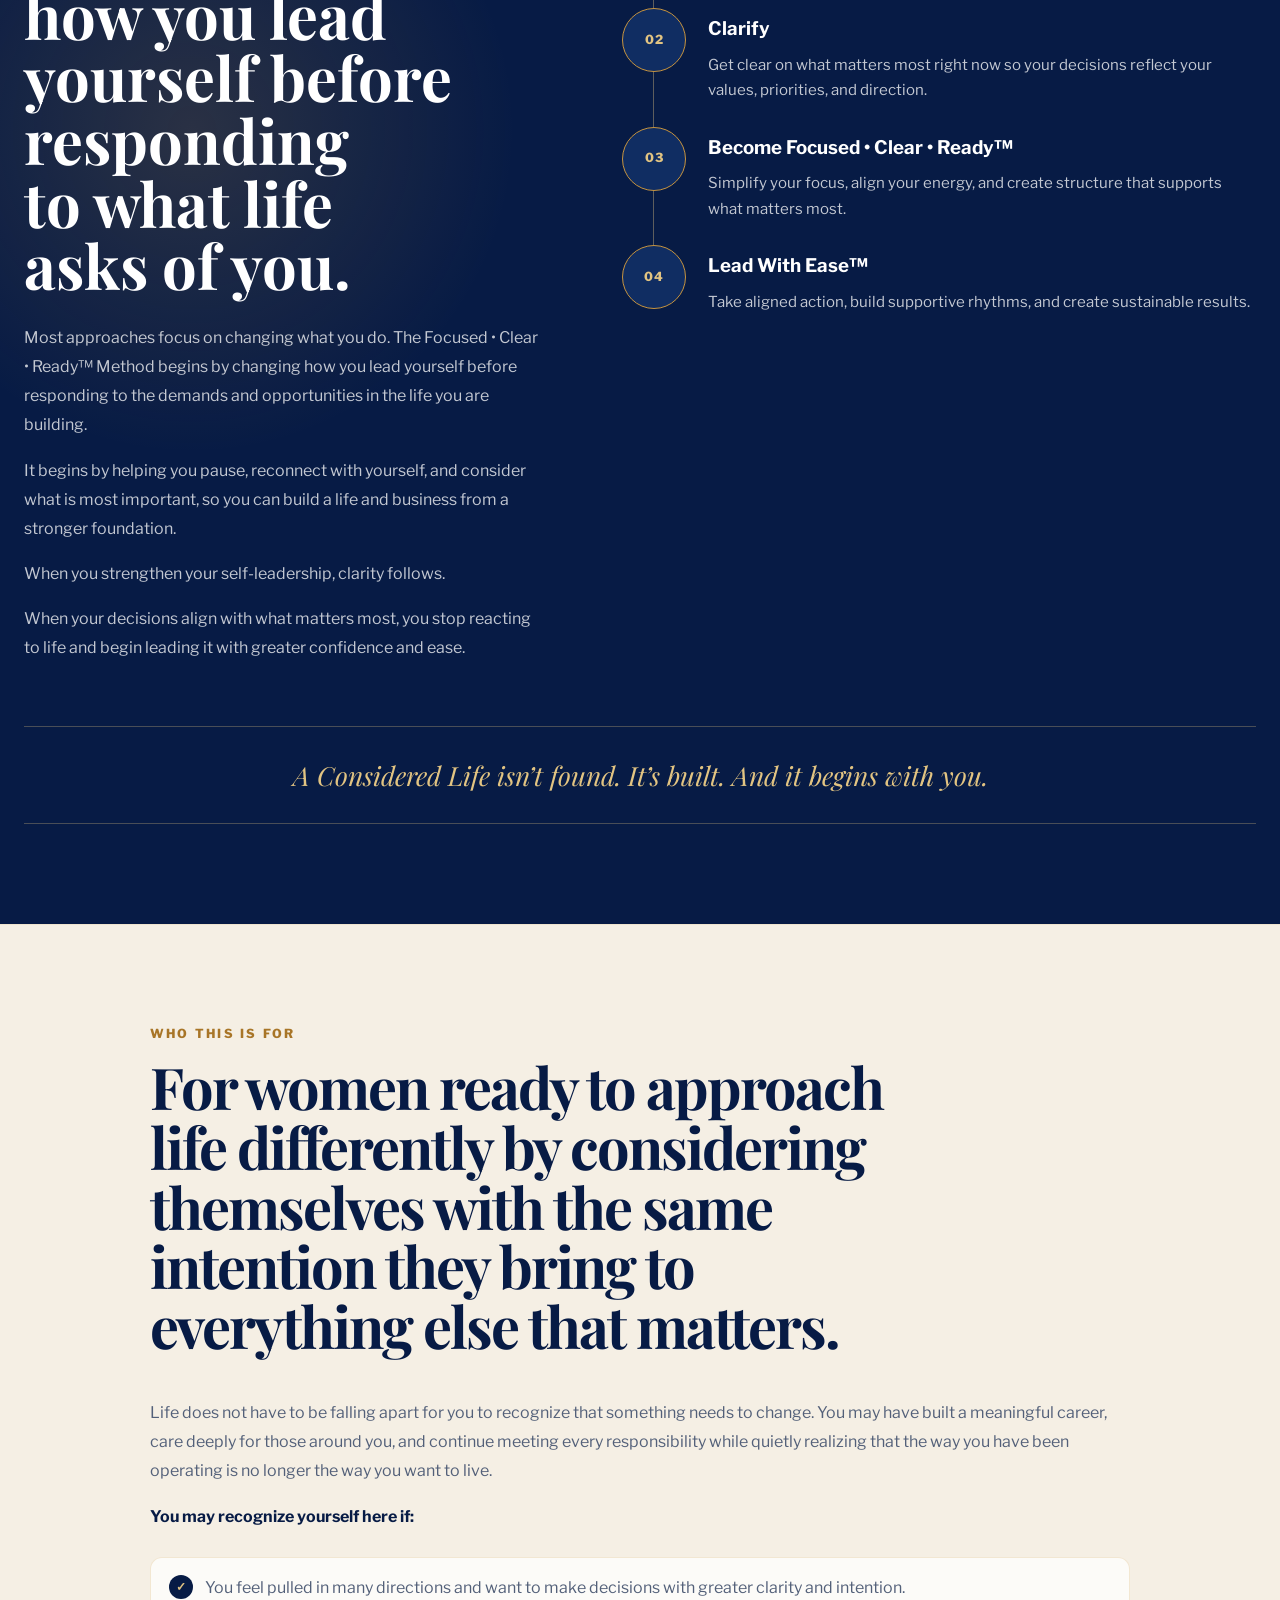
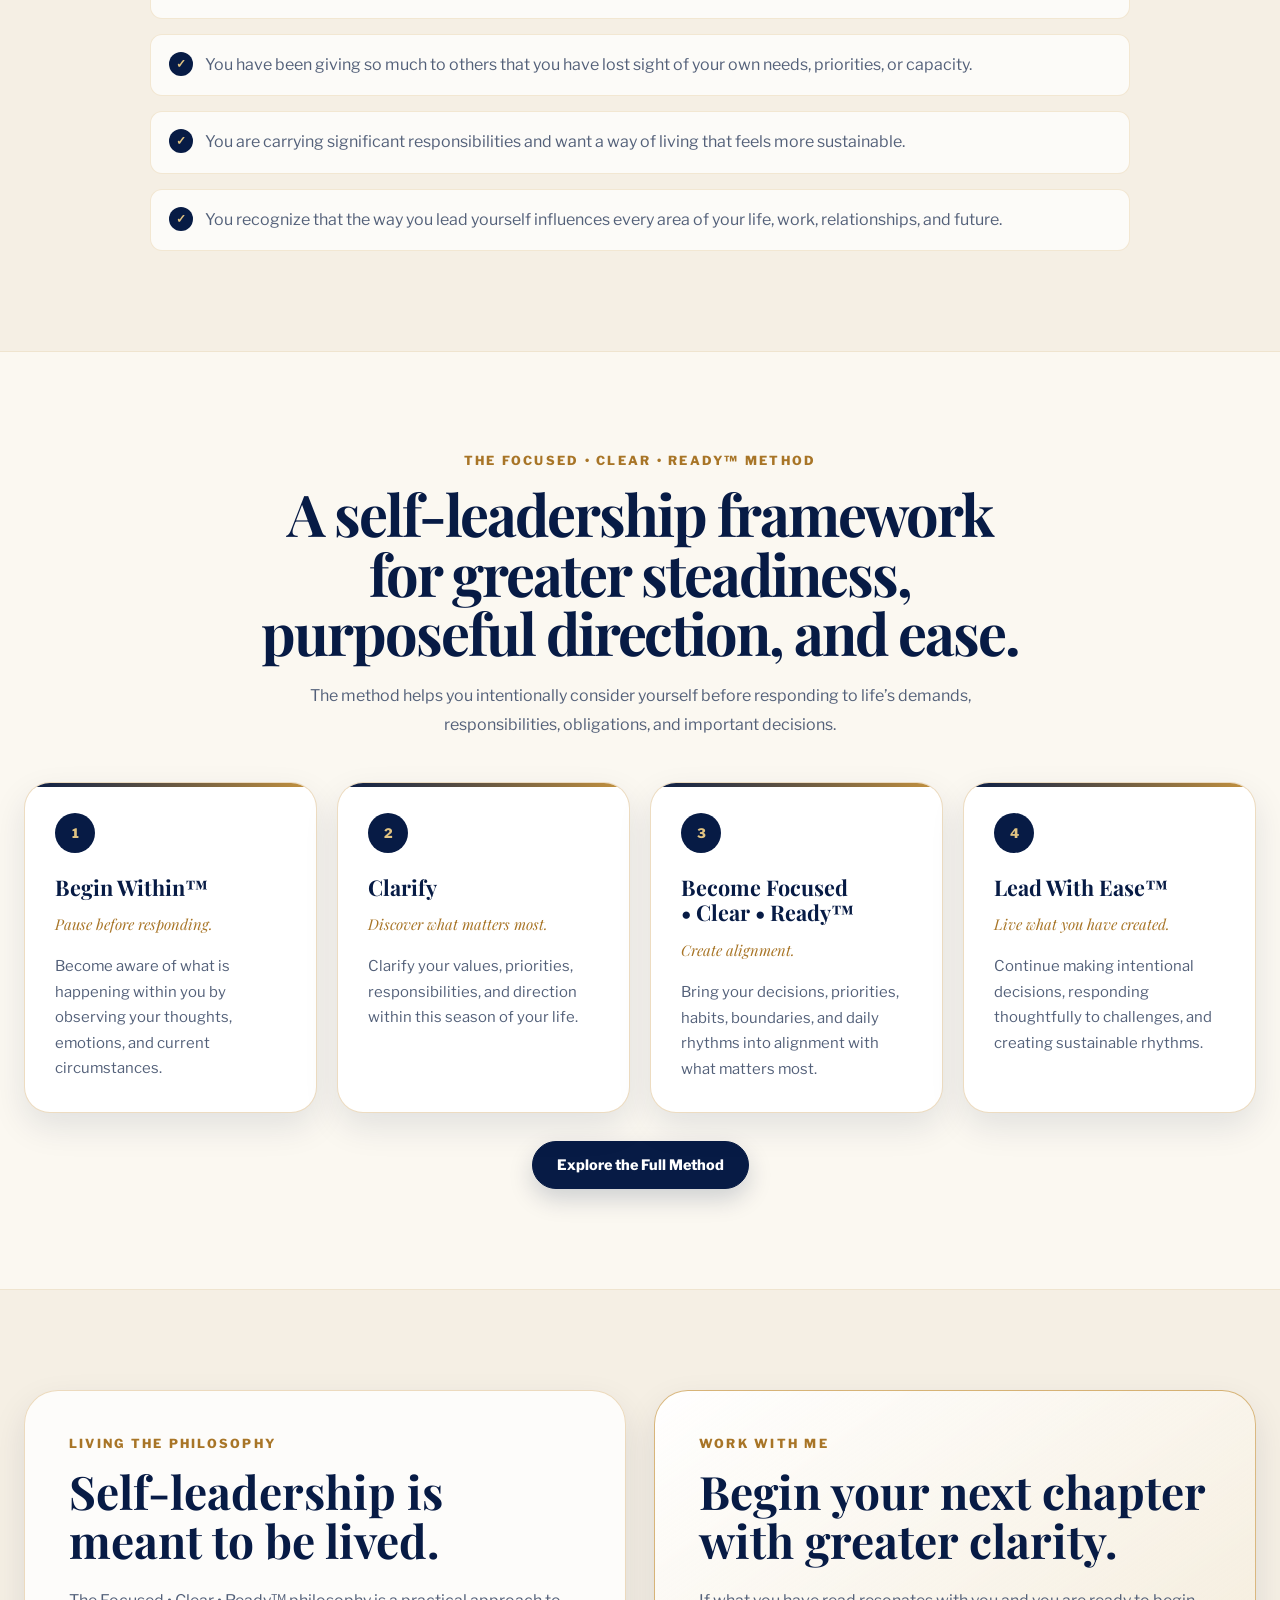
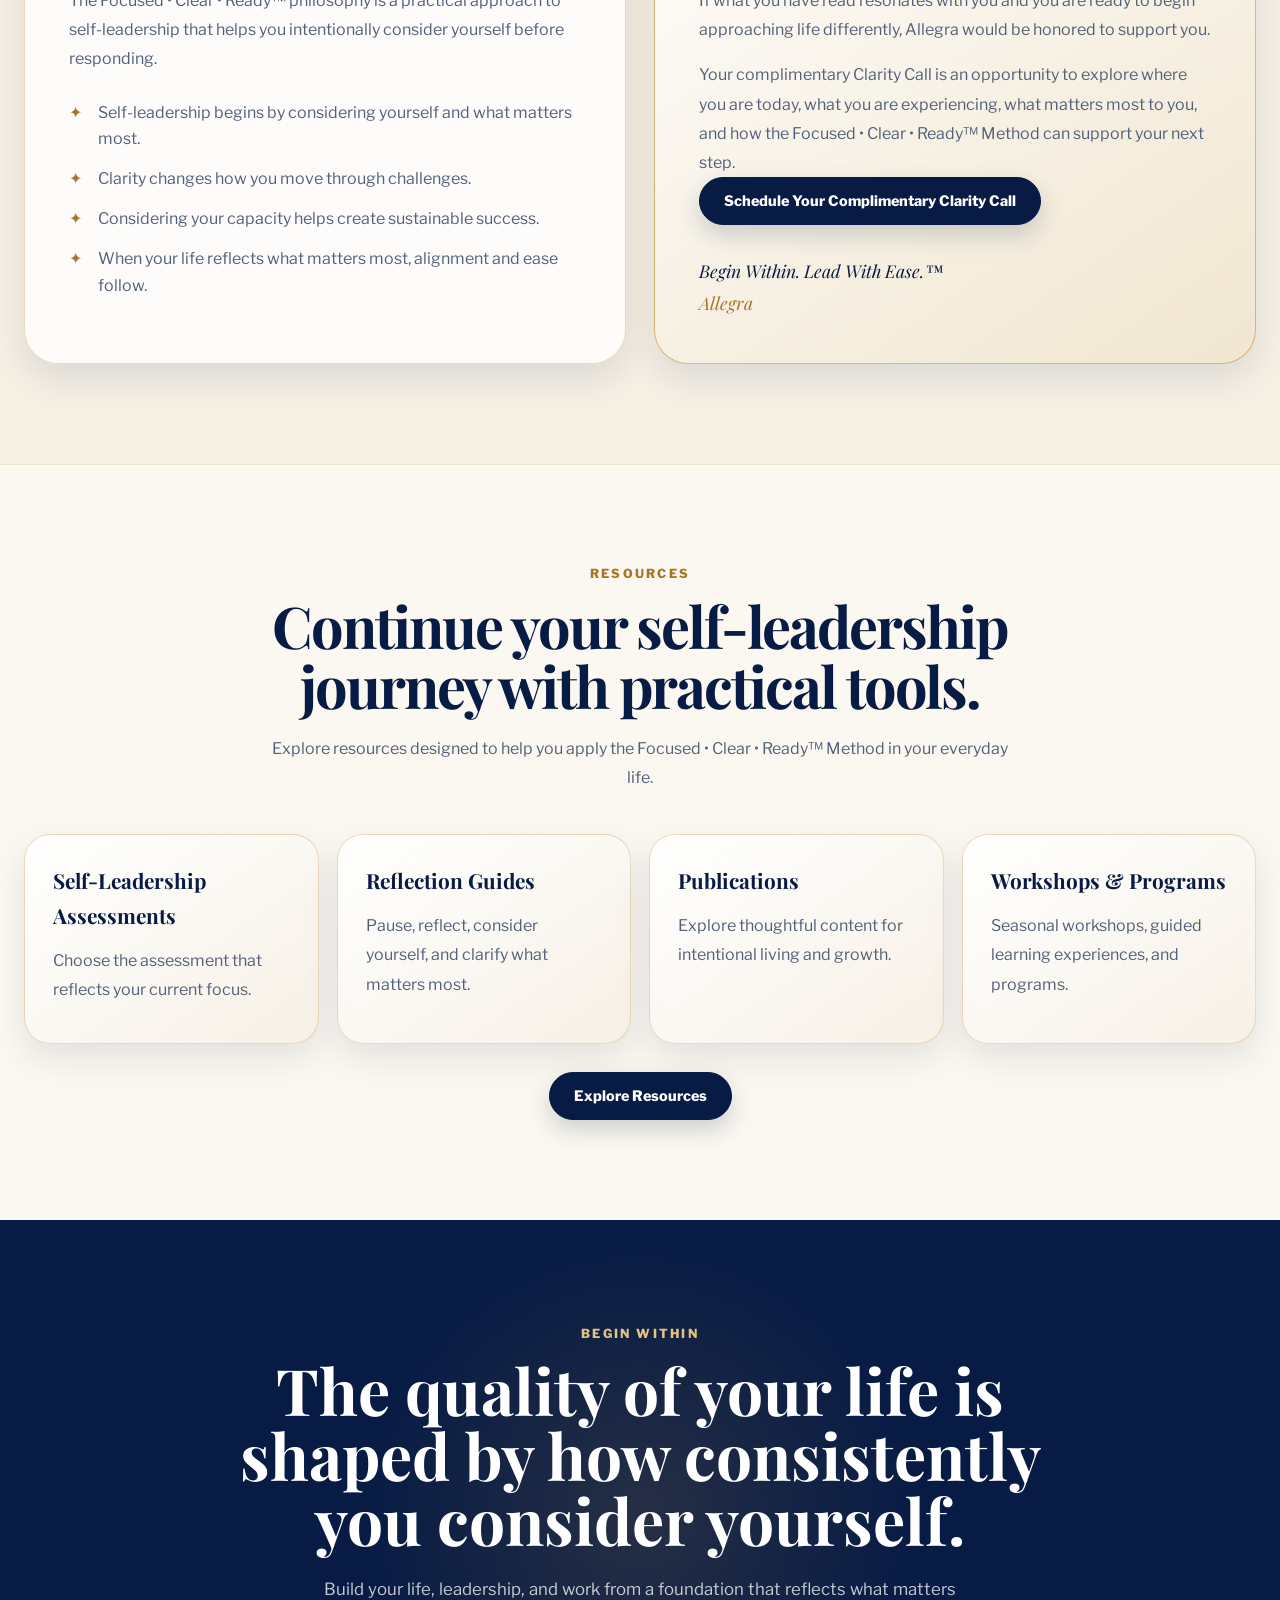
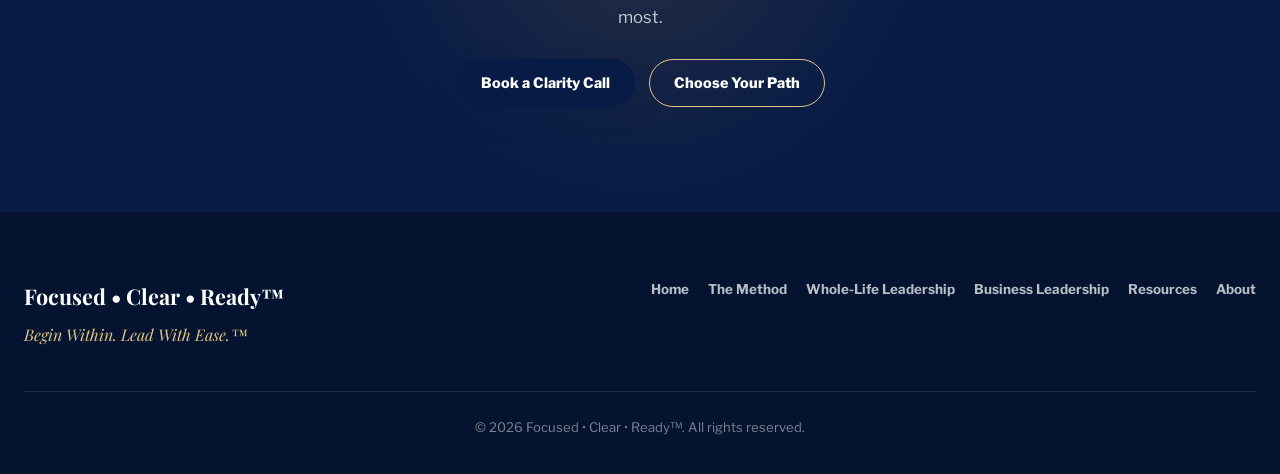
==== commit d66e89bd: "site updates 7.18" ====
--- a/index.html
+++ b/index.html
@@ -2,11 +2,27 @@
 <html lang="en">
 <head>
   <meta charset="UTF-8">
-  <meta name="viewport" content="width=device-width, initial-scale=1.0">
-  <title>Focused • Clear • Ready™</title>
+
+  <meta
+    name="viewport"
+    content="width=device-width, initial-scale=1.0"
+  >
+
+  <meta
+    name="description"
+    content="Focused • Clear • Ready™ is a self-leadership framework helping women consider themselves, gain clarity, and move forward with greater intention and ease."
+  >
+
+  <title>Focused • Clear • Ready™ | Begin Within. Lead With Ease.</title>
+
   <link rel="preconnect" href="https://fonts.googleapis.com">
   <link rel="preconnect" href="https://fonts.gstatic.com" crossorigin>
-  <link href="https://fonts.googleapis.com/css2?family=Libre+Franklin:wght@500;600;700;800&family=Playfair+Display:wght@400;500;600;700&display=swap" rel="stylesheet">
+
+  <link
+    href="https://fonts.googleapis.com/css2?family=Libre+Franklin:wght@400;500;600;700;800&family=Playfair+Display:ital,wght@0,400;0,500;0,600;0,700;1,400;1,500&display=swap"
+    rel="stylesheet"
+  >
+
   <link rel="stylesheet" href="css/styles.css">
 </head>
 
@@ -14,276 +30,633 @@
 
 <header class="site-header">
   <div class="nav-container">
-    <h1 class="logo">Focused • Clear • Ready™</h1>
-    <nav class="nav">
+
+    <a class="logo" href="index.html" aria-label="Focused Clear Ready home">
+      Focused • Clear • Ready™
+    </a>
+
+    <nav class="nav" aria-label="Primary navigation">
+      <a href="index.html" aria-current="page">Home</a>
+      <a href="method.html">The Method</a>
+      <a href="whole-life.html">Whole-Life Leadership</a>
+      <a href="business-leadership.html">Business Leadership</a>
+      <a href="resources.html">Resources</a>
+      <a href="about.html">About</a>
+
+      <a
+        class="cta-button"
+        href="https://calendly.com/fcrlife-info/30min"
+        target="_blank"
+        rel="noopener"
+      >
+        Book a Clarity Call
+      </a>
+    </nav>
+
+  </div>
+</header>
+
+<main>
+
+  <!-- HERO -->
+  <section class="fcr-hero" id="home">
+    <div class="fcr-hero-inner">
+
+      <div class="fcr-hero-copy">
+        <p class="eyebrow">When it’s time to do something differently</p>
+
+        <h1>
+          Pause, consider yourself, and move forward with alignment and ease.
+        </h1>
+
+        <p class="hero-lead">
+          Focused • Clear • Ready™ is a self-leadership framework that helps
+          women entrepreneurs and professionals reconnect with themselves,
+          identify what matters most, and respond to life’s demands with
+          greater clarity and intention.
+        </p>
+
+        <div class="button-row">
+          <a class="primary-button" href="#choose-your-focus">
+            Choose Your Focus
+          </a>
+
+          <a
+            class="secondary-button"
+            href="https://calendly.com/fcrlife-info/30min"
+            target="_blank"
+            rel="noopener"
+          >
+            Book a Clarity Call
+          </a>
+        </div>
+      </div>
+
+      <div class="fcr-hero-visual" aria-hidden="true">
+        <div class="hero-orbit hero-orbit-one"></div>
+        <div class="hero-orbit hero-orbit-two"></div>
+
+        <div class="hero-mark">
+          <span>F</span>
+          <span>C</span>
+          <span>R</span>
+        </div>
+
+        <p>Begin Within.<br>Lead With Ease.</p>
+      </div>
+
+    </div>
+  </section>
+
+
+  <!-- THE LIFE YOU ARE BUILDING -->
+  <section class="section life-section">
+    <div class="container">
+
+      <div class="section-heading centered">
+        <p class="eyebrow">The life you’re building matters</p>
+
+        <h2>
+          The question is not whether you’re building.
+          The question is how you’re building.
+        </h2>
+      </div>
+
+      <div class="life-intro">
+        <p>
+          Every day, you’re building a life through the decisions you make,
+          the responsibilities you carry, and the way you respond to what is
+          placed before you.
+        </p>
+      </div>
+
+      <div class="comparison-grid">
+
+        <article class="comparison-card">
+          <div class="card-icon" aria-hidden="true">○</div>
+
+          <h3>The Unconsidered Life</h3>
+
+          <p>
+            The Unconsidered Life is built through repeatedly responding to
+            life’s demands, responsibilities, obligations, and expectations
+            without consistently considering yourself.
+          </p>
+
+          <p>
+            Over time, this way of living can quietly lead to burnout,
+            chronic overwhelm, unfulfillment, strained relationships,
+            declining well-being, or success that no longer feels like your own.
+          </p>
+        </article>
+
+        <article class="comparison-card featured">
+          <div class="card-icon" aria-hidden="true">◈</div>
+
+          <h3>The Considered Life</h3>
+
+          <p>
+            A Considered Life is intentionally built by consistently
+            considering yourself before responding to life’s demands,
+            responsibilities, obligations, and important decisions.
+          </p>
+
+          <p>
+            It is not about doing less or caring less about others. It is about
+            no longer leaving yourself out of the decisions that shape your life.
+          </p>
+
+          <p>
+            Through the daily practice of self-leadership, you build a life that
+            increasingly reflects what matters most to you.
+          </p>
+        </article>
+
+      </div>
+
+      <div class="insight-banner">
+        <p>
+          Whether you are hoping to avoid an Unconsidered Life or strengthen
+          a foundation that no longer feels sustainable, the Focused • Clear •
+          Ready™ Method helps you move toward a Considered Life through the
+          practice of self-leadership.
+        </p>
+      </div>
+
+    </div>
+  </section>
+
+
+  <!-- CHOOSE YOUR FOCUS -->
+  <section class="section light focus-section" id="choose-your-focus">
+    <div class="container">
+
+      <div class="section-heading centered">
+        <p class="eyebrow">Choose your focus</p>
+
+        <h2>Choose the path that best reflects your current focus.</h2>
+      </div>
+
+      <div class="focus-grid">
+
+        <article class="focus-card">
+          <div class="focus-icon" aria-hidden="true">✦</div>
+
+          <p class="focus-label">Personal Growth</p>
+
+          <h3>Whole-Life Leadership</h3>
+
+          <p>
+            For women seeking greater clarity, confidence, and ease in life,
+            relationships, decisions, transitions, and personal growth.
+          </p>
+
+          <div class="focus-actions">
+            <a class="primary-button" href="whole-life.html">
+              Learn More
+            </a>
+
+            <a
+              class="secondary-button"
+              href="resources.html#assessments"
+            >
+              Take Assessment
+            </a>
+          </div>
+        </article>
+
+        <article class="focus-card">
+          <div class="focus-icon" aria-hidden="true">▣</div>
+
+          <p class="focus-label">Leadership and Business</p>
+
+          <h3>Business &amp; Professional Leadership</h3>
+
+          <p>
+            For women entrepreneurs and professionals seeking greater clarity,
+            alignment, and effectiveness in their business, career, or
+            professional leadership.
+          </p>
+
+          <div class="focus-actions">
+            <a class="primary-button" href="business-leadership.html">
+              Learn More
+            </a>
+
+            <a
+              class="secondary-button"
+              href="resources.html#assessments"
+            >
+              Take Assessment
+            </a>
+          </div>
+        </article>
+
+      </div>
+
+    </div>
+  </section>
+
+
+  <!-- A DIFFERENT WAY TO BUILD -->
+  <section class="section build-section">
+    <div class="container">
+
+      <div class="build-layout">
+
+        <div class="build-copy">
+          <p class="eyebrow">A different way to build</p>
+
+          <h2>
+            Strengthen how you lead yourself before responding to what life
+            asks of you.
+          </h2>
+
+          <p>
+            Most approaches focus on changing what you do. The Focused • Clear •
+            Ready™ Method begins by changing how you lead yourself before
+            responding to the demands and opportunities in the life you are building.
+          </p>
+
+          <p>
+            It begins by helping you pause, reconnect with yourself, and
+            consider what is most important, so you can build a life and
+            business from a stronger foundation.
+          </p>
+
+          <p>
+            When you strengthen your self-leadership, clarity follows.
+          </p>
+
+          <p>
+            When your decisions align with what matters most, you stop reacting
+            to life and begin leading it with greater confidence and ease.
+          </p>
+        </div>
+
+        <div class="framework-list">
+
+          <article class="framework-step">
+            <span class="step-number">01</span>
+
+            <div>
+              <h3>Begin Within™</h3>
+              <p>
+                Pause, regulate your nervous system, and intentionally consider
+                yourself before responding to life’s demands.
+              </p>
+            </div>
+          </article>
+
+          <article class="framework-step">
+            <span class="step-number">02</span>
+
+            <div>
+              <h3>Clarify</h3>
+              <p>
+                Get clear on what matters most right now so your decisions
+                reflect your values, priorities, and direction.
+              </p>
+            </div>
+          </article>
+
+          <article class="framework-step">
+            <span class="step-number">03</span>
+
+            <div>
+              <h3>Become Focused • Clear • Ready™</h3>
+              <p>
+                Simplify your focus, align your energy, and create structure
+                that supports what matters most.
+              </p>
+            </div>
+          </article>
+
+          <article class="framework-step">
+            <span class="step-number">04</span>
+
+            <div>
+              <h3>Lead With Ease™</h3>
+              <p>
+                Take aligned action, build supportive rhythms, and create
+                sustainable results.
+              </p>
+            </div>
+          </article>
+
+        </div>
+
+      </div>
+
+      <div class="signature-statement">
+        <p>
+          A Considered Life isn’t found. It’s built. And it begins with you.
+        </p>
+      </div>
+
+    </div>
+  </section>
+
+
+  <!-- WHO THIS IS FOR -->
+  <section class="section light audience-section">
+    <div class="container">
+
+      <div class="section-heading">
+        <p class="eyebrow">Who this is for</p>
+
+        <h2>
+          For women ready to approach life differently by considering
+          themselves with the same intention they bring to everything else
+          that matters.
+        </h2>
+      </div>
+
+      <p>
+        Life does not have to be falling apart for you to recognize that
+        something needs to change. You may have built a meaningful career,
+        care deeply for those around you, and continue meeting every
+        responsibility while quietly realizing that the way you have been
+        operating is no longer the way you want to live.
+      </p>
+
+      <p><strong>You may recognize yourself here if:</strong></p>
+
+      <ul class="check-list">
+        <li>
+          You feel pulled in many directions and want to make decisions with
+          greater clarity and intention.
+        </li>
+
+        <li>
+          You have been giving so much to others that you have lost sight of
+          your own needs, priorities, or capacity.
+        </li>
+
+        <li>
+          You are carrying significant responsibilities and want a way of
+          living that feels more sustainable.
+        </li>
+
+        <li>
+          You recognize that the way you lead yourself influences every area
+          of your life, work, relationships, and future.
+        </li>
+      </ul>
+
+    </div>
+  </section>
+
+
+  <!-- METHOD -->
+  <section class="section method-overview-section">
+    <div class="container">
+
+      <div class="section-heading centered">
+        <p class="eyebrow">The Focused • Clear • Ready™ Method</p>
+
+        <h2>
+          A self-leadership framework for greater steadiness, purposeful
+          direction, and ease.
+        </h2>
+
+        <p>
+          The method helps you intentionally consider yourself before
+          responding to life’s demands, responsibilities, obligations, and
+          important decisions.
+        </p>
+      </div>
+
+      <div class="method-grid">
+
+        <article class="method-card">
+          <span class="method-number">1</span>
+          <h3>Begin Within™</h3>
+          <p class="method-tagline">Pause before responding.</p>
+
+          <p>
+            Become aware of what is happening within you by observing your
+            thoughts, emotions, and current circumstances.
+          </p>
+        </article>
+
+        <article class="method-card">
+          <span class="method-number">2</span>
+          <h3>Clarify</h3>
+          <p class="method-tagline">Discover what matters most.</p>
+
+          <p>
+            Clarify your values, priorities, responsibilities, and direction
+            within this season of your life.
+          </p>
+        </article>
+
+        <article class="method-card">
+          <span class="method-number">3</span>
+          <h3>Become Focused • Clear • Ready™</h3>
+          <p class="method-tagline">Create alignment.</p>
+
+          <p>
+            Bring your decisions, priorities, habits, boundaries, and daily
+            rhythms into alignment with what matters most.
+          </p>
+        </article>
+
+        <article class="method-card">
+          <span class="method-number">4</span>
+          <h3>Lead With Ease™</h3>
+          <p class="method-tagline">Live what you have created.</p>
+
+          <p>
+            Continue making intentional decisions, responding thoughtfully to
+            challenges, and creating sustainable rhythms.
+          </p>
+        </article>
+
+      </div>
+
+      <div class="button-row centered-buttons">
+        <a class="primary-button" href="method.html">
+          Explore the Full Method
+        </a>
+      </div>
+
+    </div>
+  </section>
+
+
+  <!-- PHILOSOPHY AND WORK WITH ME -->
+  <section class="section light philosophy-section">
+    <div class="container">
+
+      <div class="split-layout">
+
+        <article class="content-panel">
+          <p class="eyebrow">Living the philosophy</p>
+
+          <h2>Self-leadership is meant to be lived.</h2>
+
+          <p>
+            The Focused • Clear • Ready™ philosophy is a practical approach to
+            self-leadership that helps you intentionally consider yourself
+            before responding.
+          </p>
+
+          <ul class="principles-list">
+            <li>Self-leadership begins by considering yourself and what matters most.</li>
+            <li>Clarity changes how you move through challenges.</li>
+            <li>Considering your capacity helps create sustainable success.</li>
+            <li>When your life reflects what matters most, alignment and ease follow.</li>
+          </ul>
+        </article>
+
+        <article class="content-panel highlighted-panel">
+          <p class="eyebrow">Work with me</p>
+
+          <h2>Begin your next chapter with greater clarity.</h2>
+
+          <p>
+            If what you have read resonates with you and you are ready to begin
+            approaching life differently, Allegra would be honored to support you.
+          </p>
+
+          <p>
+            Your complimentary Clarity Call is an opportunity to explore where
+            you are today, what you are experiencing, what matters most to you,
+            and how the Focused • Clear • Ready™ Method can support your next step.
+          </p>
+
+          <a
+            class="primary-button"
+            href="https://calendly.com/fcrlife-info/30min"
+            target="_blank"
+            rel="noopener"
+          >
+            Schedule Your Complimentary Clarity Call
+          </a>
+
+          <p class="signature-line">
+            Begin Within. Lead With Ease.™<br>
+            <span>Allegra</span>
+          </p>
+        </article>
+
+      </div>
+
+    </div>
+  </section>
+
+
+  <!-- RESOURCES -->
+  <section class="section resources-preview-section">
+    <div class="container">
+
+      <div class="section-heading centered">
+        <p class="eyebrow">Resources</p>
+
+        <h2>
+          Continue your self-leadership journey with practical tools.
+        </h2>
+
+        <p>
+          Explore resources designed to help you apply the Focused • Clear •
+          Ready™ Method in your everyday life.
+        </p>
+      </div>
+
+      <div class="resource-preview-grid">
+
+        <article class="resource-preview-card">
+          <h3>Self-Leadership Assessments</h3>
+          <p>Choose the assessment that reflects your current focus.</p>
+        </article>
+
+        <article class="resource-preview-card">
+          <h3>Reflection Guides</h3>
+          <p>Pause, reflect, consider yourself, and clarify what matters most.</p>
+        </article>
+
+        <article class="resource-preview-card">
+          <h3>Publications</h3>
+          <p>Explore thoughtful content for intentional living and growth.</p>
+        </article>
+
+        <article class="resource-preview-card">
+          <h3>Workshops &amp; Programs</h3>
+          <p>Seasonal workshops, guided learning experiences, and programs.</p>
+        </article>
+
+      </div>
+
+      <div class="button-row centered-buttons">
+        <a class="primary-button" href="resources.html">
+          Explore Resources
+        </a>
+      </div>
+
+    </div>
+  </section>
+
+
+  <!-- FINAL CTA -->
+  <section class="final-cta-section">
+    <div class="container">
+      <p class="eyebrow">Begin within</p>
+
+      <h2>
+        The quality of your life is shaped by how consistently you consider yourself.
+      </h2>
+
+      <p>
+        Build your life, leadership, and work from a foundation that reflects
+        what matters most.
+      </p>
+
+      <div class="button-row centered-buttons">
+        <a
+          class="primary-button"
+          href="https://calendly.com/fcrlife-info/30min"
+          target="_blank"
+          rel="noopener"
+        >
+          Book a Clarity Call
+        </a>
+
+        <a class="secondary-button" href="#choose-your-focus">
+          Choose Your Path
+        </a>
+      </div>
+    </div>
+  </section>
+
+</main>
+
+
+<footer class="site-footer">
+  <div class="footer-container">
+
+    <div class="footer-brand">
+      <p class="footer-logo">Focused • Clear • Ready™</p>
+      <p>Begin Within. Lead With Ease.™</p>
+    </div>
+
+    <nav aria-label="Footer navigation">
       <a href="index.html">Home</a>
-      <a href="method.html">FCR Method</a>
+      <a href="method.html">The Method</a>
+      <a href="whole-life.html">Whole-Life Leadership</a>
+      <a href="business-leadership.html">Business Leadership</a>
       <a href="resources.html">Resources</a>
       <a href="about.html">About</a>
     </nav>
-  </div>
-</header>
-
-<section class="hero-bg">
-  <div class="hero-bg-image">
-    <img src="images/homepage-2.png" alt="">
-  </div>
-  <div class="hero-overlay"></div>
-
-  <div class="hero-content">
-    <p class="hero-subheadline">
-      When life feels like a lot, it can be hard to know what to do next.
+
+    <p class="copyright">
+      © 2026 Focused • Clear • Ready™. All rights reserved.
     </p>
 
-    <h1>FOCUSED • CLEAR <br>• READY™</h1>
-
-    <p class="hero-subheadline">
-      Be Focused • Clear • Ready™ — Move forward with clarity, intention, and ease.
-    </p>
-
-    <div class="button-row">
-      <a class="primary-button" href="https://form.jotform.com/222217613216143" target="_blank" rel="noopener">
-        FCR Clarity Assessment
-      </a>
-    </div>
-
-    <p style="margin-top: 10px; font-size: 14px;">
-      Takes about 2–3 minutes
-    </p>
-  </div>
-</section>
-
-<section class="section light">
-  <div class="container">
-    <h2>Clarity Starts Here</h2>
-
-    <p>
-      A short set of questions to help you understand where you are right now and what your next step may be.
-    </p>
-
-    <p>
-      No pressure. No overthinking.
-    </p>
-
-    <p>
-      Just a clear starting point.
-    </p>
-
-    <div class="button-row">
-      <a class="primary-button" href="https://form.jotform.com/222217613216143" target="_blank" rel="noopener">
-        FCR Clarity Assessment
-      </a>
-    </div>
-  </div>
-</section>
-
-<section class="section">
-  <div class="container">
-    <h2>A Different Way to Build</h2>
-
-    <p>
-      Focused • Clear • Ready™ is a calm, structured approach to helping you lead your life and work with clarity and ease.
-    </p>
-
-    <p>
-      Instead of moving from pressure, overthinking, or constant urgency, this work grounds you in self-leadership so you can make clear, aligned decisions.
-    </p>
-
-    <p>
-      That leaves you feeling confident, steady, and ready to move forward.
-    </p>
-  </div>
-</section>
-
-<section class="section light">
-  <div class="container">
-    <h2>Who This Is For</h2>
-
-    <p>
-      For women ready to move through life and work with clarity, confidence, and ease.
-    </p>
-
-    <ul class="section-list">
-      <li>From self-doubt to self-trust</li>
-      <li>From indecision to focused clarity and strategic movement</li>
-      <li>From feeling like it’s too much to grounded steadiness</li>
-      <li>From overthinking to clear, confident action</li>
-      <li>From fear or hesitation to forward movement with ease</li>
-    </ul>
-
-    <p><strong>Quiet the internal noise.</strong></p>
-    <p><strong>Trust your decisions.</strong></p>
-    <p><strong>Move forward with clarity, consistency, and ease.</strong></p>
-  </div>
-</section>
-
-<section class="section">
-  <div class="container">
-    <h2>The FCR Method</h2>
-
-    <p>
-      A clear, grounded path to move from internal noise to aligned, sustainable action.
-    </p>
-
-    <div class="method-grid">
-      <div class="method-card">
-        <h3>Begin Within</h3>
-        <p>Pause, regulate, and reconnect with yourself.</p>
-      </div>
-
-      <div class="method-card">
-        <h3>Clarify</h3>
-        <p>Reconnect with what truly matters, so your decisions reflect what you value and what will actually serve you.</p>
-      </div>
-
-      <div class="method-card">
-        <h3>Become Focused • Clear • Ready™</h3>
-        <p>Step into self-leadership, grounded, clear, and ready to move forward.</p>
-      </div>
-
-      <div class="method-card">
-        <h3>Execute With Strategic Clarity</h3>
-        <p>Take aligned action in a way that is steady, sustainable, and effective.</p>
-      </div>
-    </div>
-  </div>
-</section>
-
-<section class="section light">
-  <div class="container">
-    <h2>Work With Me</h2>
-
-    <p>
-      A calm, supportive space to step into your power, gain clarity on what you want, and how you choose to show up.
-    </p>
-
-    <p>
-      From a regulated, grounded state, your decisions become clear and your actions align.
-    </p>
-
-    <p>
-      Move through your life feeling steady and confident, making decisions you trust and taking actions that feel right.
-    </p>
-
-    <div class="method-grid">
-      <div class="method-card">
-        <h3>Clear Decisions</h3>
-        <p>No second-guessing.</p>
-      </div>
-
-      <div class="method-card">
-        <h3>Focused Action</h3>
-        <p>No overthinking.</p>
-      </div>
-
-      <div class="method-card">
-        <h3>Calm Under Pressure</h3>
-        <p>Quick recovery.</p>
-      </div>
-
-      <div class="method-card">
-        <h3>Clear Direction</h3>
-        <p>Rooted in what matters.</p>
-      </div>
-    </div>
-
-    <div class="button-row">
-      <a class="primary-button" href="https://calendly.com/fcrlife-info/30min" target="_blank" rel="noopener">
-        Book a Clarity Session
-      </a>
-    </div>
-  </div>
-</section>
-
-<section class="section">
-  <div class="container">
-    <h2>Resources</h2>
-
-    <p>
-      Simple tools and reflections to support clarity, alignment, and intentional growth.
-    </p>
-
-    <p>
-      Designed to help you return to yourself, think clearly, and move forward with ease.
-    </p>
-
-    <div class="button-row">
-      <a class="primary-button" href="resources.html">Explore Resources</a>
-    </div>
-  </div>
-</section>
-
-<section class="section light">
-  <div class="container">
-    <h2>About</h2>
-
-    <p>
-      Focused • Clear • Ready™ supports whole-life leadership, helping women bring clarity to their inner life, harmony to their home, intention to their work, and depth to their relationships.
-    </p>
-
-    <p>
-      Allegra Bey’s work supports women in becoming Focused • Clear • Ready™ in their life, especially in seasons where life requires a more grounded and effective way of leading yourself.
-    </p>
-
-    <p>
-      This is a calm, grounded approach to clarity, decision-making, and aligned action, so how women move through their life and work begins to truly fit them.
-    </p>
-
-    <div class="button-row">
-      <a class="primary-button" href="about.html">Meet Allegra Bey</a>
-    </div>
-  </div>
-</section>
-
-<section class="section">
-  <div class="container">
-    <h2>Email</h2>
-
-    <p>
-      Thoughtful reflections, new resources, and gentle reminders to become Focused • Clear • Ready™.
-    </p>
-
-    <p>
-      A space to pause, reset, and move forward with intention.
-    </p>
-
-    <form class="form-wrap">
-      <div class="form-grid">
-        <div class="form-field">
-          <label for="quiet-name">Name</label>
-          <input id="quiet-name" type="text" placeholder="Name">
-        </div>
-
-        <div class="form-field">
-          <label for="quiet-email">Email</label>
-          <input id="quiet-email" type="email" placeholder="Email">
-        </div>
-      </div>
-
-      <div class="form-actions">
-        <button class="form-button" type="button">Stay Connected</button>
-      </div>
-    </form>
-  </div>
-</section>
-
-<section class="section signature">
-  <div class="container">
-    <h2>Begin within, lead with ease.</h2>
-  </div>
-</section>
-
-<footer class="site-footer">
-  <div class="footer-container">
-    <p>© Focused • Clear • Ready™</p>
-    <nav>
-      <a href="index.html">Home</a>
-      <a href="method.html">FCR Method</a>
-      <a href="resources.html">Resources</a>
-      <a href="about.html">About</a>
-    </nav>
   </div>
 </footer>
 
+<script src="js/main.js"></script>
+
 </body>
 </html>
--- a/css/styles.css
+++ b/css/styles.css
@@ -1,23 +1,39 @@
 :root {
-  --bg: #efe6de;
-  --surface: #f6efe8;
-  --surface-2: #fbf7f3;
-  --text: #5a463d;
-  --muted: #78645a;
-  --line: #e7d9cf;
-  --line-soft: #efe3da;
-  --button: #6b564d;
-  --button-hover: #5c4a43;
+  --navy: #071b45;
+  --navy-light: #102d62;
+  --navy-soft: #1a3972;
+
+  --gold: #c7943f;
+  --gold-dark: #a87527;
+  --gold-light: #e2c482;
+
+  --ivory: #fbf8f1;
+  --cream: #f5efe4;
+  --cream-deep: #eadfcd;
   --white: #ffffff;
-  --shadow-soft: 0 12px 30px rgba(63, 45, 36, 0.06);
-  --shadow-card: 0 10px 24px rgba(63, 45, 36, 0.05);
-  --radius-xl: 32px;
-  --radius-lg: 24px;
+
+  --text: #122142;
+  --text-soft: #536079;
+  --line: rgba(199, 148, 63, 0.32);
+  --line-light: rgba(7, 27, 69, 0.1);
+
+  --shadow-soft: 0 18px 50px rgba(7, 27, 69, 0.08);
+  --shadow-card: 0 14px 34px rgba(7, 27, 69, 0.1);
+  --shadow-button: 0 10px 24px rgba(7, 27, 69, 0.18);
+
+  --radius-xl: 34px;
+  --radius-lg: 26px;
   --radius-md: 18px;
-  --max-width: 1200px;
-}
-
-/* Reset */
+  --radius-sm: 12px;
+
+  --max-width: 1240px;
+  --transition: 0.25s ease;
+}
+
+/* =========================================================
+   RESET
+========================================================= */
+
 * {
   margin: 0;
   padding: 0;
@@ -26,578 +42,1557 @@
 
 html {
   scroll-behavior: smooth;
+  scroll-padding-top: 110px;
 }
 
 body {
+  min-height: 100vh;
+  overflow-x: hidden;
   font-family: "Libre Franklin", Arial, sans-serif;
-  background: var(--bg);
+  background:
+    radial-gradient(
+      circle at top right,
+      rgba(199, 148, 63, 0.09),
+      transparent 30%
+    ),
+    var(--ivory);
   color: var(--text);
-  line-height: 1.65;
+  line-height: 1.68;
   -webkit-font-smoothing: antialiased;
   text-rendering: optimizeLegibility;
 }
 
 img {
+  display: block;
   max-width: 100%;
-  display: block;
 }
 
 a {
   color: inherit;
   text-decoration: none;
-  transition: 0.22s ease;
+  transition:
+    color var(--transition),
+    background var(--transition),
+    border-color var(--transition),
+    transform var(--transition),
+    box-shadow var(--transition);
+}
+
+button,
+input,
+textarea {
+  font: inherit;
+}
+
+button {
+  cursor: pointer;
+}
+
+ul {
+  list-style-position: outside;
 }
 
 .container,
 .nav-container,
 .footer-container {
   width: min(var(--max-width), calc(100% - 48px));
-  margin: 0 auto;
-}
-
-/* Header */
+  margin-inline: auto;
+}
+
+/* =========================================================
+   GLOBAL TYPOGRAPHY
+========================================================= */
+
+h1,
+h2,
+h3,
+h4 {
+  color: var(--navy);
+  text-wrap: balance;
+}
+
+h1,
+h2 {
+  font-family: "Playfair Display", Georgia, serif;
+}
+
+h3,
+h4 {
+  font-family: "Libre Franklin", Arial, sans-serif;
+}
+
+p {
+  color: var(--text-soft);
+}
+
+strong {
+  color: var(--navy);
+}
+
+.eyebrow {
+  margin-bottom: 14px;
+  color: var(--gold-dark) !important;
+  font-size: 0.78rem !important;
+  font-family: "Libre Franklin", Arial, sans-serif !important;
+  font-weight: 800;
+  letter-spacing: 0.18em;
+  line-height: 1.4 !important;
+  text-transform: uppercase;
+}
+
+.section-heading {
+  max-width: 850px;
+  margin-bottom: 42px;
+}
+
+.section-heading.centered {
+  margin-inline: auto;
+  text-align: center;
+}
+
+.section-heading h2 {
+  margin-bottom: 18px;
+  font-size: clamp(2.3rem, 4.5vw, 4rem);
+  line-height: 1.04;
+  letter-spacing: -0.035em;
+}
+
+.section-heading p {
+  max-width: 760px;
+  font-size: 1.02rem;
+  line-height: 1.8;
+}
+
+.section-heading.centered p {
+  margin-inline: auto;
+}
+
+/* =========================================================
+   HEADER + NAVIGATION
+========================================================= */
+
 .site-header {
   position: sticky;
   top: 0;
   z-index: 1000;
-  background: rgba(246, 239, 232, 0.92);
-  backdrop-filter: blur(10px);
-  border-bottom: 1px solid var(--line);
+  border-bottom: 1px solid rgba(199, 148, 63, 0.22);
+  background: rgba(251, 248, 241, 0.94);
+  box-shadow: 0 5px 22px rgba(7, 27, 69, 0.04);
+  backdrop-filter: blur(16px);
+  -webkit-backdrop-filter: blur(16px);
 }
 
 .nav-container {
-  min-height: 88px;
+  min-height: 92px;
   display: flex;
   align-items: center;
   justify-content: space-between;
-  gap: 24px;
+  gap: 28px;
 }
 
 .logo {
-  font-size: 1.45rem;
+  flex: 0 0 auto;
+  color: var(--navy);
+  font-family: "Playfair Display", Georgia, serif;
+  font-size: clamp(1.25rem, 2vw, 1.62rem);
   font-weight: 700;
-  letter-spacing: -0.02em;
-  color: var(--text);
+  letter-spacing: -0.025em;
   white-space: nowrap;
+}
+
+.logo:hover {
+  color: var(--gold-dark);
 }
 
 .nav {
   display: flex;
   align-items: center;
-  gap: 24px;
-  flex-wrap: wrap;
-}
-
-.nav a {
-  font-size: 0.96rem;
-  font-weight: 600;
-  color: var(--text);
-}
-
-.nav a:hover {
-  color: #8a7063;
-}
-
-/* Buttons */
+  justify-content: flex-end;
+  gap: 20px;
+}
+
+.nav > a:not(.cta-button) {
+  position: relative;
+  color: var(--navy);
+  font-size: 0.82rem;
+  font-weight: 700;
+  white-space: nowrap;
+}
+
+.nav > a:not(.cta-button)::after {
+  position: absolute;
+  right: 0;
+  bottom: -7px;
+  left: 0;
+  height: 2px;
+  background: var(--gold);
+  content: "";
+  transform: scaleX(0);
+  transform-origin: center;
+  transition: transform var(--transition);
+}
+
+.nav > a:not(.cta-button):hover::after,
+.nav > a[aria-current="page"]::after {
+  transform: scaleX(1);
+}
+
+/* =========================================================
+   BUTTONS
+========================================================= */
+
+.primary-button,
+.secondary-button,
+.cta-button,
+.form-button {
+  min-height: 48px;
+  display: inline-flex;
+  align-items: center;
+  justify-content: center;
+  border-radius: 999px;
+  padding: 13px 24px;
+  font-family: "Libre Franklin", Arial, sans-serif;
+  font-size: 0.9rem;
+  font-weight: 800;
+  line-height: 1.25;
+  text-align: center;
+}
+
 .primary-button,
 .cta-button,
 .form-button {
-  background: var(--button);
-  color: #fff !important;
-  border: none;
-  border-radius: 999px;
-  padding: 13px 24px;
-  font-family: "Libre Franklin", Arial, sans-serif;
-  font-size: 0.97rem;
-  font-weight: 700;
-  cursor: pointer;
-  box-shadow: 0 10px 22px rgba(63, 45, 36, 0.12);
+  border: 1px solid var(--navy);
+  background: var(--navy);
+  color: var(--white) !important;
+  box-shadow: var(--shadow-button);
 }
 
 .primary-button:hover,
 .cta-button:hover,
 .form-button:hover {
-  background: var(--button-hover);
-  transform: translateY(-1px);
-}
-
-/* Homepage hero */
-.hero-bg {
-  width: min(var(--max-width), calc(100% - 48px));
-  min-height: 720px;
-  margin: 36px auto 34px;
-  border-radius: 34px;
+  border-color: var(--gold);
+  background: var(--gold-dark);
+  box-shadow: 0 14px 30px rgba(7, 27, 69, 0.2);
+  transform: translateY(-2px);
+}
+
+.secondary-button {
+  border: 1px solid var(--gold);
+  background: transparent;
+  color: var(--navy);
+}
+
+.secondary-button:hover {
+  background: var(--gold);
+  color: var(--white);
+  box-shadow: 0 12px 25px rgba(199, 148, 63, 0.24);
+  transform: translateY(-2px);
+}
+
+.button-row {
+  margin-top: 28px;
+  display: flex;
+  align-items: center;
+  gap: 14px;
+  flex-wrap: wrap;
+}
+
+.centered-buttons {
+  justify-content: center;
+}
+
+/* =========================================================
+   NEW HOMEPAGE HERO
+========================================================= */
+
+.fcr-hero {
+  position: relative;
+  isolation: isolate;
   overflow: hidden;
-  position: relative;
-  border: 1px solid var(--line);
-  box-shadow: var(--shadow-soft);
-}
-
-.hero-bg-image {
+  padding: 70px 0;
+  color: var(--white);
+  background:
+    radial-gradient(
+      circle at 82% 38%,
+      rgba(199, 148, 63, 0.22),
+      transparent 25%
+    ),
+    linear-gradient(135deg, #061638 0%, #0b2658 58%, #071b45 100%);
+}
+
+.fcr-hero::before {
   position: absolute;
   inset: 0;
-  z-index: 0;
-}
-
-.hero-bg-image img {
-  width: 100%;
-  height: 100%;
-  object-fit: cover;
-  object-position: center;
-}
-
-.hero-overlay {
+  z-index: -1;
+  opacity: 0.16;
+  background-image:
+    linear-gradient(rgba(255, 255, 255, 0.08) 1px, transparent 1px),
+    linear-gradient(90deg, rgba(255, 255, 255, 0.08) 1px, transparent 1px);
+  background-size: 70px 70px;
+  content: "";
+  mask-image: linear-gradient(to right, transparent, black 45%, black);
+}
+
+.fcr-hero::after {
   position: absolute;
-  inset: 0;
-  background: linear-gradient(
-    90deg,
-    rgba(239, 230, 222, 0.82) 0%,
-    rgba(239, 230, 222, 0.62) 28%,
-    rgba(239, 230, 222, 0.18) 58%,
-    rgba(239, 230, 222, 0.04) 100%
-  );
-  z-index: 1;
-}
-
-.hero-content {
+  right: -120px;
+  bottom: -210px;
+  width: 600px;
+  height: 600px;
+  z-index: -1;
+  border: 1px solid rgba(226, 196, 130, 0.3);
+  border-radius: 50%;
+  content: "";
+}
+
+.fcr-hero-inner {
+  width: min(var(--max-width), calc(100% - 48px));
+  min-height: 650px;
+  margin-inline: auto;
+  display: grid;
+  grid-template-columns: minmax(0, 1.2fr) minmax(340px, 0.8fr);
+  align-items: center;
+  gap: 70px;
+}
+
+.fcr-hero-copy {
+  max-width: 760px;
+}
+
+.fcr-hero .eyebrow {
+  color: var(--gold-light) !important;
+}
+
+.fcr-hero h1 {
+  margin-bottom: 26px;
+  color: var(--white);
+  font-size: clamp(3.4rem, 6.8vw, 6.5rem);
+  line-height: 0.98;
+  letter-spacing: -0.052em;
+}
+
+.hero-lead {
+  max-width: 680px;
+  color: rgba(255, 255, 255, 0.8);
+  font-family: "Playfair Display", Georgia, serif;
+  font-size: clamp(1.1rem, 2vw, 1.36rem);
+  line-height: 1.72;
+}
+
+.fcr-hero .secondary-button {
+  border-color: var(--gold-light);
+  color: var(--white);
+}
+
+.fcr-hero .secondary-button:hover {
+  border-color: var(--gold);
+  background: var(--gold);
+}
+
+.fcr-hero-visual {
   position: relative;
+  min-height: 460px;
+  display: grid;
+  place-items: center;
+}
+
+.hero-mark {
+  width: 245px;
+  height: 245px;
   z-index: 2;
-  max-width: 560px;
-  padding: 82px 56px;
-}
-
-.hero-content h1 {
-  font-size: clamp(3.1rem, 6vw, 5.2rem);
-  line-height: 0.98;
-  letter-spacing: -0.04em;
+  display: grid;
+  place-items: center;
+  border: 2px solid var(--gold);
+  border-radius: 50%;
+  background:
+    radial-gradient(circle, rgba(255, 255, 255, 0.08), transparent 65%),
+    var(--navy);
+  box-shadow:
+    0 0 0 22px rgba(199, 148, 63, 0.07),
+    0 28px 70px rgba(0, 0, 0, 0.28);
+}
+
+.hero-mark span {
+  position: absolute;
+  color: var(--gold-light);
+  font-family: "Playfair Display", Georgia, serif;
+  font-size: 5rem;
+}
+
+.hero-mark span:first-child {
+  transform: translateX(-43px);
+}
+
+.hero-mark span:nth-child(2) {
+  z-index: 2;
+}
+
+.hero-mark span:last-child {
+  transform: translateX(43px);
+}
+
+.fcr-hero-visual > p {
+  position: absolute;
+  bottom: 28px;
+  color: rgba(255, 255, 255, 0.78);
+  font-family: "Playfair Display", Georgia, serif;
+  font-size: 1.3rem;
+  font-style: italic;
+  line-height: 1.45;
+  text-align: center;
+}
+
+.hero-orbit {
+  position: absolute;
+  border: 1px solid rgba(226, 196, 130, 0.35);
+  border-radius: 50%;
+}
+
+.hero-orbit-one {
+  width: 350px;
+  height: 350px;
+}
+
+.hero-orbit-two {
+  width: 420px;
+  height: 420px;
+  border-style: dashed;
+  animation: rotate-orbit 40s linear infinite;
+}
+
+@keyframes rotate-orbit {
+  to {
+    transform: rotate(360deg);
+  }
+}
+
+/* =========================================================
+   GENERAL SECTION STRUCTURE
+========================================================= */
+
+.section {
+  padding: 100px 0;
+}
+
+.section.light {
+  border-block: 1px solid rgba(199, 148, 63, 0.12);
+  background: var(--cream);
+}
+
+.section > .container {
+  position: relative;
+}
+
+.section p {
+  font-size: 1rem;
+  line-height: 1.82;
+}
+
+.section p + p {
+  margin-top: 16px;
+}
+
+/* =========================================================
+   LIFE SECTION
+========================================================= */
+
+.life-section {
+  background:
+    radial-gradient(
+      circle at bottom left,
+      rgba(199, 148, 63, 0.1),
+      transparent 32%
+    ),
+    var(--ivory);
+}
+
+.life-intro {
+  max-width: 700px;
+  margin: 0 auto 38px;
+  text-align: center;
+}
+
+.comparison-grid {
+  display: grid;
+  grid-template-columns: repeat(2, minmax(0, 1fr));
+  gap: 24px;
+}
+
+.comparison-card {
+  position: relative;
+  overflow: hidden;
+  border: 1px solid var(--line);
+  border-radius: var(--radius-lg);
+  padding: 38px;
+  background: rgba(255, 255, 255, 0.72);
+  box-shadow: var(--shadow-card);
+}
+
+.comparison-card::after {
+  position: absolute;
+  right: -45px;
+  bottom: -55px;
+  width: 160px;
+  height: 160px;
+  border: 1px solid rgba(199, 148, 63, 0.23);
+  border-radius: 50%;
+  content: "";
+}
+
+.comparison-card.featured {
+  border-color: rgba(199, 148, 63, 0.65);
+  background:
+    linear-gradient(
+      145deg,
+      rgba(255, 255, 255, 0.96),
+      rgba(226, 196, 130, 0.17)
+    );
+}
+
+.comparison-card h3 {
+  margin-bottom: 15px;
+  font-size: 1.45rem;
+}
+
+.card-icon,
+.focus-icon {
+  width: 58px;
+  height: 58px;
   margin-bottom: 22px;
-  font-weight: 800;
-  color: var(--text);
-}
-
-.hero-subheadline {
+  display: grid;
+  place-items: center;
+  border: 1px solid var(--gold);
+  border-radius: 50%;
+  background: var(--navy);
+  color: var(--gold-light);
+  font-size: 1.45rem;
+}
+
+.insight-banner {
+  margin-top: 28px;
+  border: 1px solid var(--line);
+  border-radius: var(--radius-md);
+  padding: 26px 32px;
+  background: var(--navy);
+  box-shadow: var(--shadow-card);
+  text-align: center;
+}
+
+.insight-banner p {
+  max-width: 940px;
+  margin-inline: auto;
+  color: rgba(255, 255, 255, 0.86);
   font-family: "Playfair Display", Georgia, serif;
   font-size: 1.08rem;
+}
+
+/* =========================================================
+   CHOOSE YOUR FOCUS
+========================================================= */
+
+.focus-grid {
+  max-width: 1050px;
+  margin-inline: auto;
+  display: grid;
+  grid-template-columns: repeat(2, minmax(0, 1fr));
+  gap: 28px;
+}
+
+.focus-card {
+  position: relative;
+  overflow: hidden;
+  border: 1px solid var(--line);
+  border-radius: var(--radius-xl);
+  padding: 44px;
+  background: rgba(255, 255, 255, 0.85);
+  box-shadow: var(--shadow-card);
+  transition:
+    transform var(--transition),
+    box-shadow var(--transition),
+    border-color var(--transition);
+}
+
+.focus-card:hover {
+  border-color: var(--gold);
+  box-shadow: 0 24px 50px rgba(7, 27, 69, 0.14);
+  transform: translateY(-8px);
+}
+
+.focus-card::before {
+  position: absolute;
+  top: 0;
+  right: 0;
+  left: 0;
+  height: 6px;
+  background: linear-gradient(90deg, var(--navy), var(--gold));
+  content: "";
+}
+
+.focus-card h3 {
+  margin-bottom: 18px;
+  font-family: "Playfair Display", Georgia, serif;
+  font-size: clamp(1.75rem, 3vw, 2.4rem);
+  line-height: 1.08;
+}
+
+.focus-label {
+  margin-bottom: 10px;
+  color: var(--gold-dark) !important;
+  font-size: 0.76rem !important;
+  font-weight: 800;
+  letter-spacing: 0.14em;
+  text-transform: uppercase;
+}
+
+.focus-actions {
+  margin-top: 30px;
+  display: flex;
+  align-items: center;
+  gap: 12px;
+  flex-wrap: wrap;
+}
+
+/* =========================================================
+   BUILD SECTION + TIMELINE
+========================================================= */
+
+.build-section {
+  color: var(--white);
+  background:
+    radial-gradient(
+      circle at 15% 30%,
+      rgba(199, 148, 63, 0.18),
+      transparent 24%
+    ),
+    var(--navy);
+}
+
+.build-section h2,
+.build-section h3 {
+  color: var(--white);
+}
+
+.build-section p {
+  color: rgba(255, 255, 255, 0.76);
+}
+
+.build-section .eyebrow {
+  color: var(--gold-light) !important;
+}
+
+.build-layout {
+  display: grid;
+  grid-template-columns: minmax(0, 0.9fr) minmax(0, 1.1fr);
+  gap: 80px;
+  align-items: start;
+}
+
+.build-copy h2 {
+  margin-bottom: 26px;
+  font-size: clamp(2.5rem, 4.8vw, 4.4rem);
+  line-height: 1.02;
+}
+
+.framework-list {
+  position: relative;
+  display: grid;
+  gap: 24px;
+}
+
+.framework-list::before {
+  position: absolute;
+  top: 34px;
+  bottom: 34px;
+  left: 31px;
+  width: 1px;
+  background: rgba(226, 196, 130, 0.4);
+  content: "";
+}
+
+.framework-step {
+  position: relative;
+  z-index: 1;
+  display: grid;
+  grid-template-columns: 64px 1fr;
+  gap: 22px;
+  align-items: start;
+}
+
+.step-number {
+  width: 64px;
+  height: 64px;
+  display: grid;
+  place-items: center;
+  border: 1px solid var(--gold);
+  border-radius: 50%;
+  background: var(--navy-light);
+  color: var(--gold-light);
+  font-size: 0.78rem;
+  font-weight: 800;
+  letter-spacing: 0.08em;
+}
+
+.framework-step h3 {
+  margin: 5px 0 7px;
+  font-size: 1.17rem;
+}
+
+.framework-step p {
+  font-size: 0.94rem;
+  line-height: 1.7;
+}
+
+.signature-statement {
+  margin-top: 64px;
+  border-top: 1px solid rgba(226, 196, 130, 0.3);
+  border-bottom: 1px solid rgba(226, 196, 130, 0.3);
+  padding: 24px;
+  text-align: center;
+}
+
+.signature-statement p {
+  color: var(--gold-light);
+  font-family: "Playfair Display", Georgia, serif;
+  font-size: clamp(1.2rem, 2.5vw, 1.65rem);
+  font-style: italic;
+}
+
+/* =========================================================
+   AUDIENCE
+========================================================= */
+
+.audience-section .container {
+  max-width: 980px;
+}
+
+.audience-section .section-heading {
+  max-width: 900px;
+}
+
+.check-list {
+  margin-top: 26px;
+  display: grid;
+  gap: 15px;
+  list-style: none;
+}
+
+.check-list li {
+  position: relative;
+  border: 1px solid rgba(199, 148, 63, 0.2);
+  border-radius: var(--radius-sm);
+  padding: 17px 20px 17px 54px;
+  background: rgba(255, 255, 255, 0.72);
+  color: var(--text-soft);
+  line-height: 1.65;
+}
+
+.check-list li::before {
+  position: absolute;
+  top: 17px;
+  left: 18px;
+  width: 24px;
+  height: 24px;
+  display: grid;
+  place-items: center;
+  border-radius: 50%;
+  background: var(--navy);
+  color: var(--gold-light);
+  content: "✓";
+  font-size: 0.75rem;
+  font-weight: 800;
+}
+
+/* =========================================================
+   METHOD CARDS
+========================================================= */
+
+.method-grid {
+  display: grid;
+  grid-template-columns: repeat(4, minmax(0, 1fr));
+  gap: 20px;
+  margin-top: 35px;
+}
+
+.method-grid.three-up {
+  grid-template-columns: repeat(3, minmax(0, 1fr));
+}
+
+.method-card {
+  position: relative;
+  overflow: hidden;
+  min-height: 100%;
+  border: 1px solid var(--line);
+  border-radius: var(--radius-lg);
+  padding: 30px;
+  background: var(--white);
+  box-shadow: var(--shadow-card);
+  transition:
+    transform var(--transition),
+    box-shadow var(--transition),
+    border-color var(--transition);
+}
+
+.method-card:nth-child(n) {
+  background: var(--white);
+}
+
+.method-card::before {
+  position: absolute;
+  top: 0;
+  right: 0;
+  left: 0;
+  height: 4px;
+  background: linear-gradient(90deg, var(--navy), var(--gold));
+  content: "";
+}
+
+.method-card:hover {
+  border-color: rgba(199, 148, 63, 0.75);
+  box-shadow: 0 22px 45px rgba(7, 27, 69, 0.14);
+  transform: translateY(-7px);
+}
+
+.method-card h3 {
+  margin-bottom: 12px;
+  color: var(--navy);
+  font-family: "Playfair Display", Georgia, serif;
+  font-size: 1.35rem;
+  line-height: 1.2;
+}
+
+.method-card p {
+  color: var(--text-soft);
+  font-size: 0.93rem;
+  line-height: 1.72;
+}
+
+.method-number {
+  width: 40px;
+  height: 40px;
+  margin-bottom: 22px;
+  display: grid;
+  place-items: center;
+  border-radius: 50%;
+  background: var(--navy);
+  color: var(--gold-light);
+  font-size: 0.82rem;
+  font-weight: 800;
+}
+
+.method-tagline {
+  margin-bottom: 13px;
+  color: var(--gold-dark) !important;
+  font-family: "Playfair Display", Georgia, serif !important;
+  font-style: italic;
+}
+
+/* =========================================================
+   PHILOSOPHY + WORK WITH ME
+========================================================= */
+
+.split-layout {
+  display: grid;
+  grid-template-columns: repeat(2, minmax(0, 1fr));
+  gap: 28px;
+}
+
+.content-panel {
+  border: 1px solid var(--line);
+  border-radius: var(--radius-xl);
+  padding: 44px;
+  background: rgba(255, 255, 255, 0.8);
+  box-shadow: var(--shadow-card);
+}
+
+.content-panel h2 {
+  margin-bottom: 20px;
+  font-size: clamp(2rem, 3.6vw, 3rem);
+  line-height: 1.08;
+}
+
+.highlighted-panel {
+  border-color: rgba(199, 148, 63, 0.65);
+  background:
+    linear-gradient(
+      145deg,
+      rgba(255, 255, 255, 0.96),
+      rgba(226, 196, 130, 0.2)
+    );
+}
+
+.principles-list {
+  margin-top: 26px;
+  display: grid;
+  gap: 13px;
+  list-style: none;
+}
+
+.principles-list li {
+  position: relative;
+  padding-left: 29px;
+  color: var(--text-soft);
+}
+
+.principles-list li::before {
+  position: absolute;
+  top: 0;
+  left: 0;
+  color: var(--gold-dark);
+  content: "✦";
+}
+
+.signature-line {
+  margin-top: 30px !important;
+  color: var(--navy) !important;
+  font-family: "Playfair Display", Georgia, serif;
+  font-size: 1.1rem !important;
+  font-style: italic;
+}
+
+.signature-line span {
+  color: var(--gold-dark);
+}
+
+/* =========================================================
+   RESOURCES PREVIEW
+========================================================= */
+
+.resource-preview-grid {
+  display: grid;
+  grid-template-columns: repeat(4, minmax(0, 1fr));
+  gap: 18px;
+}
+
+.resource-preview-card {
+  min-height: 210px;
+  border: 1px solid var(--line);
+  border-radius: var(--radius-lg);
+  padding: 28px;
+  background:
+    linear-gradient(
+      145deg,
+      rgba(255, 255, 255, 0.94),
+      rgba(245, 239, 228, 0.82)
+    );
+  box-shadow: var(--shadow-card);
+  transition:
+    transform var(--transition),
+    box-shadow var(--transition);
+}
+
+.resource-preview-card:hover {
+  box-shadow: 0 22px 45px rgba(7, 27, 69, 0.13);
+  transform: translateY(-6px);
+}
+
+.resource-preview-card h3 {
+  margin-bottom: 13px;
+  color: var(--navy);
+  font-family: "Playfair Display", Georgia, serif;
+  font-size: 1.3rem;
+}
+
+/* =========================================================
+   FINAL CTA
+========================================================= */
+
+.final-cta-section {
+  padding: 105px 0;
+  background:
+    radial-gradient(
+      circle at center,
+      rgba(199, 148, 63, 0.16),
+      transparent 40%
+    ),
+    var(--navy);
+  text-align: center;
+}
+
+.final-cta-section .container {
+  max-width: 920px;
+}
+
+.final-cta-section .eyebrow {
+  color: var(--gold-light) !important;
+}
+
+.final-cta-section h2 {
+  margin-bottom: 22px;
+  color: var(--white);
+  font-size: clamp(2.8rem, 5vw, 4.8rem);
+  line-height: 1.02;
+}
+
+.final-cta-section p {
+  max-width: 680px;
+  margin-inline: auto;
+  color: rgba(255, 255, 255, 0.76);
+  font-size: 1.05rem;
+}
+
+.final-cta-section .secondary-button {
+  border-color: var(--gold-light);
+  color: var(--white);
+}
+
+/* =========================================================
+   EXISTING INNER-PAGE SUPPORT
+========================================================= */
+
+.page-hero {
+  width: min(var(--max-width), calc(100% - 48px));
+  margin: 62px auto 72px;
+  display: grid;
+  grid-template-columns: minmax(0, 0.95fr) minmax(0, 1.05fr);
+  gap: 54px;
+  align-items: center;
+}
+
+.page-hero-text {
+  max-width: 610px;
+}
+
+.page-hero-text h1 {
+  margin-bottom: 22px;
+  color: var(--navy);
+  font-size: clamp(3rem, 5.5vw, 5rem);
+  line-height: 0.98;
+  letter-spacing: -0.045em;
+}
+
+.page-hero-subheadline {
+  margin-bottom: 18px;
+  color: var(--gold-dark);
+  font-family: "Playfair Display", Georgia, serif;
+  font-size: 1.2rem;
   line-height: 1.55;
-  color: var(--text);
-  max-width: 430px;
-  margin-bottom: 28px;
-}
-
-/* Inner page hero */
-.page-hero {
-  display: grid;
-  grid-template-columns: 1fr 1fr;
-  gap: 40px;
-  align-items: center;
-  width: min(var(--max-width), calc(100% - 48px));
-  margin: 60px auto;
-}
-
-.page-hero-text {
-  max-width: 520px;
-  padding: 24px 8px 24px 0;
-  display: flex;
-  flex-direction: column;
-  justify-content: center;
-}
-
-.page-hero-text h1 {
-  font-size: clamp(2.7rem, 5vw, 4.5rem);
-  line-height: 1;
-  letter-spacing: -0.035em;
-  margin-bottom: 20px;
-  font-weight: 800;
-}
-
-.page-hero-subheadline,
+}
+
 .page-hero-intro {
+  margin-top: 14px;
+  color: var(--text-soft);
   font-family: "Playfair Display", Georgia, serif;
-  color: var(--muted);
-  max-width: 560px;
-}
-
-.page-hero-subheadline {
-  font-size: 1.12rem;
-  line-height: 1.55;
-  margin-bottom: 16px;
-  color: var(--text);
-}
-
-.page-hero-intro {
   font-size: 1rem;
   line-height: 1.75;
 }
 
 .page-hero-image {
-  height: 420px;
-  min-height: 420px;
-  max-height: 560px;
-  border-radius: 28px;
+  height: 540px;
   overflow: hidden;
   border: 1px solid var(--line);
-  box-shadow: 0 18px 40px rgba(0, 0, 0, 0.08);
-  background: var(--surface);
+  border-radius: var(--radius-xl);
+  background: var(--cream);
+  box-shadow: var(--shadow-soft);
 }
 
 .page-hero-image img {
   width: 100%;
   height: 100%;
   object-fit: cover;
-  object-position: center top;
-}
-
-/* About image brown background frame only */
+}
+
 .about-photo-frame {
-  background-color: #6b4f3a;
-  padding: 30px;
-  border-radius: 28px;
-  display: flex;
-  justify-content: center;
-  align-items: center;
-  overflow: hidden;
+  padding: 26px;
+  background:
+    linear-gradient(145deg, var(--navy), var(--navy-light));
 }
 
 .about-photo-frame img {
-  width: auto;
-  max-width: 100%;
-  max-height: 100%;
-  height: auto;
+  border: 2px solid var(--gold);
+  border-radius: calc(var(--radius-xl) - 8px);
   object-fit: contain;
-  border-radius: 16px;
-  display: block;
-}
-
-/* Sections */
-.section {
-  padding: 36px 0;
-}
-
-.section .container {
-  background: rgba(255, 255, 255, 0.42);
-  border: 1px solid var(--line);
-  border-radius: var(--radius-xl);
-  padding: 46px;
-  box-shadow: var(--shadow-soft);
-}
-
-.section.light .container {
-  background: rgba(255, 255, 255, 0.28);
-}
-
-.section h2 {
-  font-size: clamp(2rem, 4vw, 3rem);
-  line-height: 1.06;
-  letter-spacing: -0.03em;
-  margin-bottom: 20px;
-  color: var(--text);
-}
-
-.section h3 {
-  font-size: 1.04rem;
-  line-height: 1.25;
-  margin-bottom: 12px;
-  letter-spacing: -0.01em;
-}
-
-.section p {
-  font-family: "Playfair Display", Georgia, serif;
-  font-size: 1rem;
-  line-height: 1.8;
-  color: var(--muted);
-  max-width: 800px;
-}
-
-.section p + p {
-  margin-top: 16px;
-}
-
-.section strong {
-  color: var(--text);
-}
-
-/* Nicer rhythm */
-.section .container > * + * {
-  margin-top: 14px;
-}
-
-.section .container h2 + p,
-.section .container h2 + ul,
-.section .container h2 + .method-grid,
-.section .container h2 + .form-wrap,
-.section .container h2 + .button-row {
-  margin-top: 18px;
-}
-
-.button-row {
-  margin-top: 24px;
-  display: flex;
-  gap: 14px;
-  flex-wrap: wrap;
-}
-
-/* Lists */
+  background: var(--cream);
+}
+
 .section-list,
 .audience-list {
-  margin-top: 12px;
-  margin-bottom: 12px;
+  margin: 20px 0;
   padding-left: 24px;
 }
 
 .section-list li,
 .audience-list li {
-  font-family: "Playfair Display", Georgia, serif;
-  font-size: 1rem;
-  line-height: 1.8;
-  margin-bottom: 8px;
-  color: var(--text);
-}
-
-/* Cards */
-.method-grid {
-  display: grid;
-  grid-template-columns: repeat(4, 1fr);
+  margin-bottom: 10px;
+  color: var(--text-soft);
+  line-height: 1.72;
+}
+
+/* =========================================================
+   FORMS
+========================================================= */
+
+.form-wrap {
+  margin-top: 30px;
+}
+
+.form-grid {
+  margin-bottom: 18px;
+  display: grid;
+  grid-template-columns: repeat(2, minmax(0, 1fr));
   gap: 18px;
-  margin-top: 26px;
-}
-
-.method-grid.three-up {
-  grid-template-columns: repeat(3, 1fr);
-}
-
-.method-card {
-  border: 1px solid rgba(255, 255, 255, 0.65);
-  border-radius: 22px;
-  padding: 26px;
-  min-height: 230px;
-  box-shadow: var(--shadow-card);
-  transition: transform 0.25s ease, box-shadow 0.25s ease, border-color 0.25s ease;
-  will-change: transform;
-}
-
-.method-card:nth-child(1) { background: #f4ede7; }
-.method-card:nth-child(2) { background: #f3dedd; }
-.method-card:nth-child(3) { background: #ead1ac; }
-.method-card:nth-child(4) { background: #eee4de; }
-
-.method-card p {
-  font-size: 0.95rem;
-  line-height: 1.7;
-  color: var(--text);
-}
-
-.method-card:hover {
-  transform: translateY(-8px);
-  box-shadow: 0 18px 40px rgba(63, 45, 36, 0.12);
-  border-color: #d9cfc5;
-}
-
-/* Forms */
-.form-wrap {
-  margin-top: 26px;
-}
-
-.form-grid {
-  display: grid;
-  grid-template-columns: 1fr 1fr;
-  gap: 16px;
-  margin-bottom: 16px;
+}
+
+.form-grid.full {
+  grid-template-columns: 1fr;
 }
 
 .form-field {
   display: flex;
   flex-direction: column;
-  gap: 8px;
+  gap: 9px;
 }
 
 .form-field label {
-  font-size: 0.92rem;
-  font-weight: 600;
+  color: var(--navy);
+  font-size: 0.88rem;
+  font-weight: 800;
 }
 
 .form-field input,
 .form-field textarea {
   width: 100%;
   border: 1px solid var(--line);
-  background: #fffaf6;
-  color: var(--text);
-  border-radius: 16px;
+  border-radius: var(--radius-md);
   padding: 16px 18px;
-  font-family: "Libre Franklin", Arial, sans-serif;
-  font-size: 0.98rem;
+  background: var(--white);
+  color: var(--navy);
+  font-size: 0.96rem;
   outline: none;
-  transition: 0.2s ease;
-  box-shadow: 0 6px 16px rgba(24, 24, 24, 0.03);
+  box-shadow: 0 8px 20px rgba(7, 27, 69, 0.04);
+  transition:
+    border-color var(--transition),
+    box-shadow var(--transition);
+}
+
+.form-field input:focus,
+.form-field textarea:focus {
+  border-color: var(--gold);
+  box-shadow: 0 0 0 4px rgba(199, 148, 63, 0.14);
+}
+
+.form-field textarea {
+  min-height: 160px;
+  resize: vertical;
 }
 
 .form-field input::placeholder,
 .form-field textarea::placeholder {
-  color: #9b8a7d;
-}
-
-.form-field input:focus,
-.form-field textarea:focus {
-  border-color: #b79b89;
-  box-shadow: 0 0 0 4px rgba(183, 155, 137, 0.18);
-}
-
-.form-field textarea {
-  min-height: 150px;
-  resize: vertical;
+  color: #8991a1;
 }
 
 .form-actions {
-  margin-top: 18px;
-}
-
-/* Signature */
+  margin-top: 20px;
+}
+
+/* =========================================================
+   PDF PREVIEW
+========================================================= */
+
+.pdf-preview {
+  width: 100%;
+  height: 620px;
+  margin-top: 26px;
+  overflow: hidden;
+  border: 1px solid var(--line);
+  border-radius: var(--radius-lg);
+  background: var(--white);
+  box-shadow: var(--shadow-soft);
+}
+
+.pdf-preview iframe {
+  width: 100%;
+  height: 100%;
+  border: 0;
+}
+
+/* =========================================================
+   LEGACY SIGNATURE SECTION
+========================================================= */
+
 .signature .container {
+  border: 0;
+  padding-block: 20px;
+  background: transparent;
+  box-shadow: none;
   text-align: center;
-  background: transparent;
-  border: none;
-  box-shadow: none;
-  padding-top: 10px;
-  padding-bottom: 10px;
 }
 
 .signature h2 {
-  max-width: 860px;
-  margin-left: auto;
-  margin-right: auto;
-}
-
-/* Footer */
+  max-width: 880px;
+  margin-inline: auto;
+  color: var(--navy);
+}
+
+/* =========================================================
+   FOOTER
+========================================================= */
+
 .site-footer {
-  padding: 34px 0 54px;
+  padding: 66px 0 36px;
+  background: #04132f;
 }
 
 .footer-container {
-  display: flex;
-  justify-content: space-between;
-  align-items: center;
-  gap: 20px;
-  border-top: 1px solid var(--line);
-  padding-top: 24px;
+  display: grid;
+  grid-template-columns: 1.1fr 1.9fr;
+  align-items: start;
+  gap: 42px;
+}
+
+.footer-brand {
+  max-width: 340px;
+}
+
+.footer-logo {
+  margin-bottom: 8px;
+  color: var(--white) !important;
+  font-family: "Playfair Display", Georgia, serif;
+  font-size: 1.35rem !important;
+  font-weight: 700;
+}
+
+.footer-brand p:last-child {
+  color: var(--gold-light);
+  font-family: "Playfair Display", Georgia, serif;
+  font-style: italic;
 }
 
 .site-footer nav {
   display: flex;
-  gap: 18px;
+  justify-content: flex-end;
+  gap: 19px;
   flex-wrap: wrap;
 }
 
-.site-footer p,
-.site-footer a {
-  color: var(--muted);
-  font-size: 0.96rem;
-}
-
-/* Responsive */
-@media (max-width: 1100px) {
+.site-footer nav a {
+  color: rgba(255, 255, 255, 0.72);
+  font-size: 0.84rem;
+  font-weight: 700;
+}
+
+.site-footer nav a:hover {
+  color: var(--gold-light);
+}
+
+.copyright {
+  grid-column: 1 / -1;
+  border-top: 1px solid rgba(255, 255, 255, 0.1);
+  padding-top: 24px;
+  color: rgba(255, 255, 255, 0.48) !important;
+  font-size: 0.82rem !important;
+  text-align: center;
+}
+
+/* =========================================================
+   ACCESSIBILITY
+========================================================= */
+
+:focus-visible {
+  outline: 3px solid var(--gold-light);
+  outline-offset: 4px;
+}
+
+@media (prefers-reduced-motion: reduce) {
+  *,
+  *::before,
+  *::after {
+    scroll-behavior: auto !important;
+    animation-duration: 0.01ms !important;
+    animation-iteration-count: 1 !important;
+    transition-duration: 0.01ms !important;
+  }
+}
+
+/* =========================================================
+   RESPONSIVE: LARGE TABLETS
+========================================================= */
+
+@media (max-width: 1160px) {
+  .nav-container {
+    min-height: 104px;
+    align-items: flex-start;
+    flex-direction: column;
+    justify-content: center;
+    gap: 13px;
+  }
+
+  .nav {
+    width: 100%;
+    justify-content: flex-start;
+    gap: 18px;
+    overflow-x: auto;
+    padding-bottom: 10px;
+    scrollbar-width: none;
+  }
+
+  .nav::-webkit-scrollbar {
+    display: none;
+  }
+
+  .fcr-hero-inner {
+    min-height: 590px;
+    grid-template-columns: 1fr 0.7fr;
+    gap: 35px;
+  }
+
+  .method-grid,
+  .resource-preview-grid {
+    grid-template-columns: repeat(2, minmax(0, 1fr));
+  }
+}
+
+/* =========================================================
+   RESPONSIVE: TABLETS
+========================================================= */
+
+@media (max-width: 900px) {
+  .section {
+    padding: 78px 0;
+  }
+
+  .fcr-hero-inner,
+  .build-layout,
+  .split-layout,
   .page-hero {
     grid-template-columns: 1fr;
-    gap: 24px;
-  }
-
-  .method-grid {
-    grid-template-columns: 1fr 1fr;
-  }
-
-  .method-grid.three-up {
-    grid-template-columns: 1fr 1fr;
+  }
+
+  .fcr-hero-inner {
+    padding-block: 10px;
+  }
+
+  .fcr-hero-copy {
+    max-width: 790px;
+  }
+
+  .fcr-hero-visual {
+    min-height: 410px;
+  }
+
+  .comparison-grid,
+  .focus-grid {
+    grid-template-columns: 1fr;
+  }
+
+  .build-layout {
+    gap: 55px;
+  }
+
+  .page-hero {
+    margin-top: 48px;
   }
 
   .page-hero-image {
-    height: 380px;
-    min-height: 380px;
-    max-height: 460px;
-  }
-}
-
-@media (max-width: 760px) {
-  .nav-container,
+    height: 500px;
+  }
+
   .footer-container {
-    flex-direction: column;
-    align-items: flex-start;
-  }
-
-  .nav {
-    gap: 14px;
-  }
-
+    grid-template-columns: 1fr;
+  }
+
+  .site-footer nav {
+    justify-content: flex-start;
+  }
+}
+
+/* =========================================================
+   RESPONSIVE: MOBILE
+========================================================= */
+
+@media (max-width: 680px) {
   .container,
   .nav-container,
   .footer-container,
-  .hero-bg,
+  .fcr-hero-inner,
   .page-hero {
-    width: min(var(--max-width), calc(100% - 28px));
-  }
-
-  .hero-bg {
-    min-height: 540px;
-  }
-
-  .hero-content {
-    padding: 42px 24px;
-    max-width: 100%;
-  }
-
-  .hero-content h1,
-  .page-hero-text h1 {
-    font-size: 3rem;
-  }
-
-  .page-hero {
-    margin-top: 28px;
-  }
-
-  .page-hero-text {
-    padding: 8px 0;
-  }
-
-  .page-hero-image {
+    width: min(100% - 28px, var(--max-width));
+  }
+
+  html {
+    scroll-padding-top: 150px;
+  }
+
+  .site-header {
+    position: relative;
+  }
+
+  .nav-container {
+    min-height: auto;
+    padding-block: 20px;
+  }
+
+  .logo {
+    font-size: 1.3rem;
+  }
+
+  .nav {
+    gap: 12px;
+  }
+
+  .nav > a:not(.cta-button) {
+    font-size: 0.78rem;
+  }
+
+  .nav .cta-button {
+    min-height: 42px;
+    padding: 10px 17px;
+    font-size: 0.78rem;
+  }
+
+  .fcr-hero {
+    padding: 54px 0;
+  }
+
+  .fcr-hero-inner {
+    min-height: auto;
+  }
+
+  .fcr-hero h1 {
+    font-size: clamp(3rem, 15vw, 4.6rem);
+  }
+
+  .hero-lead {
+    font-size: 1.03rem;
+  }
+
+  .fcr-hero-visual {
+    min-height: 350px;
+  }
+
+  .hero-mark {
+    width: 190px;
+    height: 190px;
+  }
+
+  .hero-mark span {
+    font-size: 3.75rem;
+  }
+
+  .hero-mark span:first-child {
+    transform: translateX(-34px);
+  }
+
+  .hero-mark span:last-child {
+    transform: translateX(34px);
+  }
+
+  .hero-orbit-one {
+    width: 270px;
+    height: 270px;
+  }
+
+  .hero-orbit-two {
+    width: 320px;
     height: 320px;
-    min-height: 320px;
-    max-height: 360px;
+  }
+
+  .fcr-hero-visual > p {
+    bottom: 8px;
+    font-size: 1.08rem;
   }
 
   .section {
-    padding: 24px 0;
-  }
-
-  .section .container {
+    padding: 64px 0;
+  }
+
+  .section-heading {
+    margin-bottom: 32px;
+  }
+
+  .section-heading h2 {
+    font-size: clamp(2.15rem, 11vw, 3rem);
+  }
+
+  .comparison-card,
+  .focus-card,
+  .content-panel {
     padding: 28px;
   }
 
   .method-grid,
   .method-grid.three-up,
+  .resource-preview-grid,
   .form-grid {
     grid-template-columns: 1fr;
   }
 
-  .logo {
-    font-size: 1.3rem;
-  }
-}
-.pdf-preview {
-  width: 100%;
-  height: 680px;
-  margin-top: 26px;
-  border: 1px solid var(--line);
-  border-radius: 24px;
-  overflow: hidden;
-  background: #fffaf6;
-  box-shadow: var(--shadow-soft);
-}
-
-.pdf-preview iframe {
-  width: 100%;
-  height: 100%;
-  border: none;
-}
-
-@media (max-width: 760px) {
+  .method-card {
+    padding: 26px;
+  }
+
+  .framework-list::before {
+    left: 25px;
+  }
+
+  .framework-step {
+    grid-template-columns: 52px 1fr;
+    gap: 15px;
+  }
+
+  .step-number {
+    width: 52px;
+    height: 52px;
+  }
+
+  .button-row,
+  .focus-actions {
+    align-items: stretch;
+    flex-direction: column;
+  }
+
+  .button-row > *,
+  .focus-actions > * {
+    width: 100%;
+  }
+
+  .page-hero {
+    width: min(100% - 28px, var(--max-width));
+    margin-block: 36px 56px;
+    gap: 30px;
+  }
+
+  .page-hero-text h1 {
+    font-size: 3.1rem;
+  }
+
+  .page-hero-image {
+    height: 390px;
+  }
+
   .pdf-preview {
-    height: 520px;
+    height: 480px;
+  }
+
+  .final-cta-section {
+    padding: 75px 0;
+  }
+
+  .site-footer {
+    padding-top: 50px;
+  }
+}
+
+/* =========================================================
+   VERY SMALL MOBILE
+========================================================= */
+
+@media (max-width: 420px) {
+  .fcr-hero h1 {
+    font-size: 2.75rem;
+  }
+
+  .comparison-card,
+  .focus-card,
+  .content-panel,
+  .method-card {
+    padding: 23px;
+  }
+
+  .page-hero-text h1 {
+    font-size: 2.65rem;
+  }
+
+  .page-hero-image {
+    height: 340px;
   }
 }
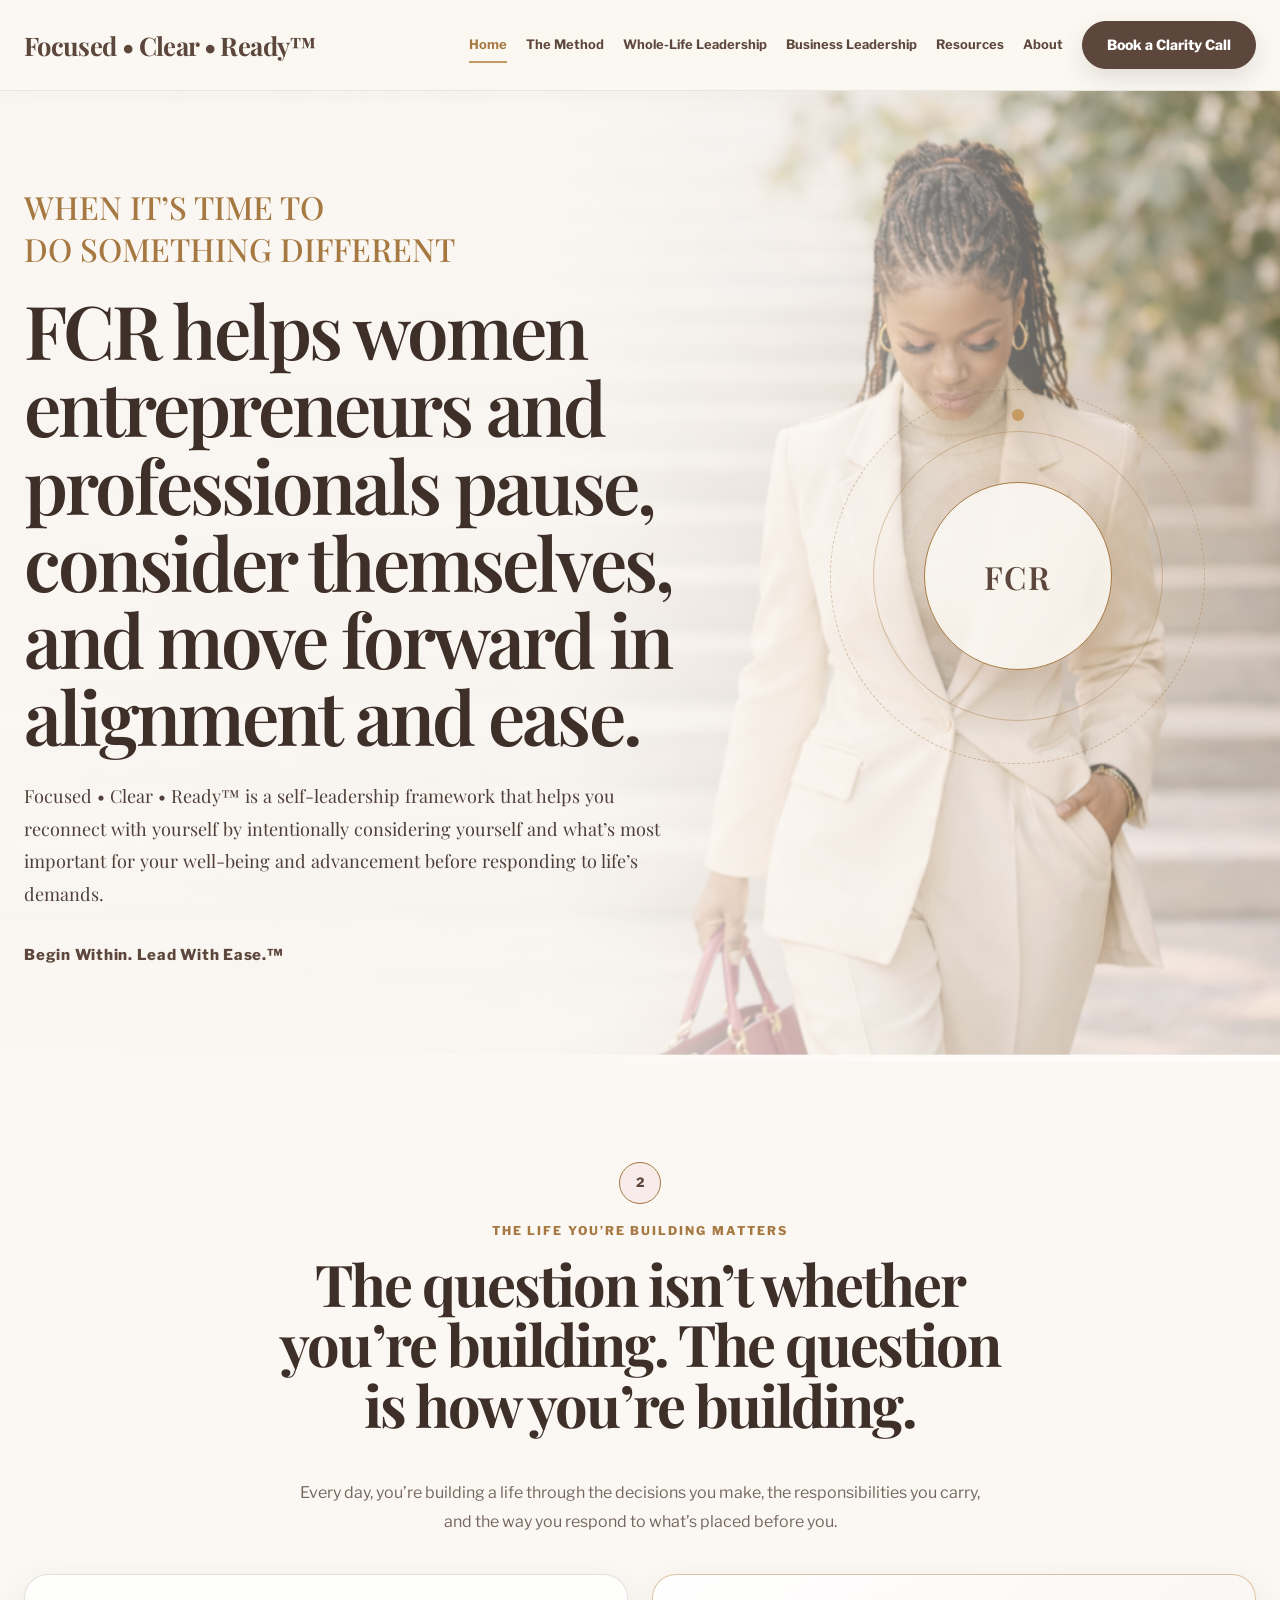
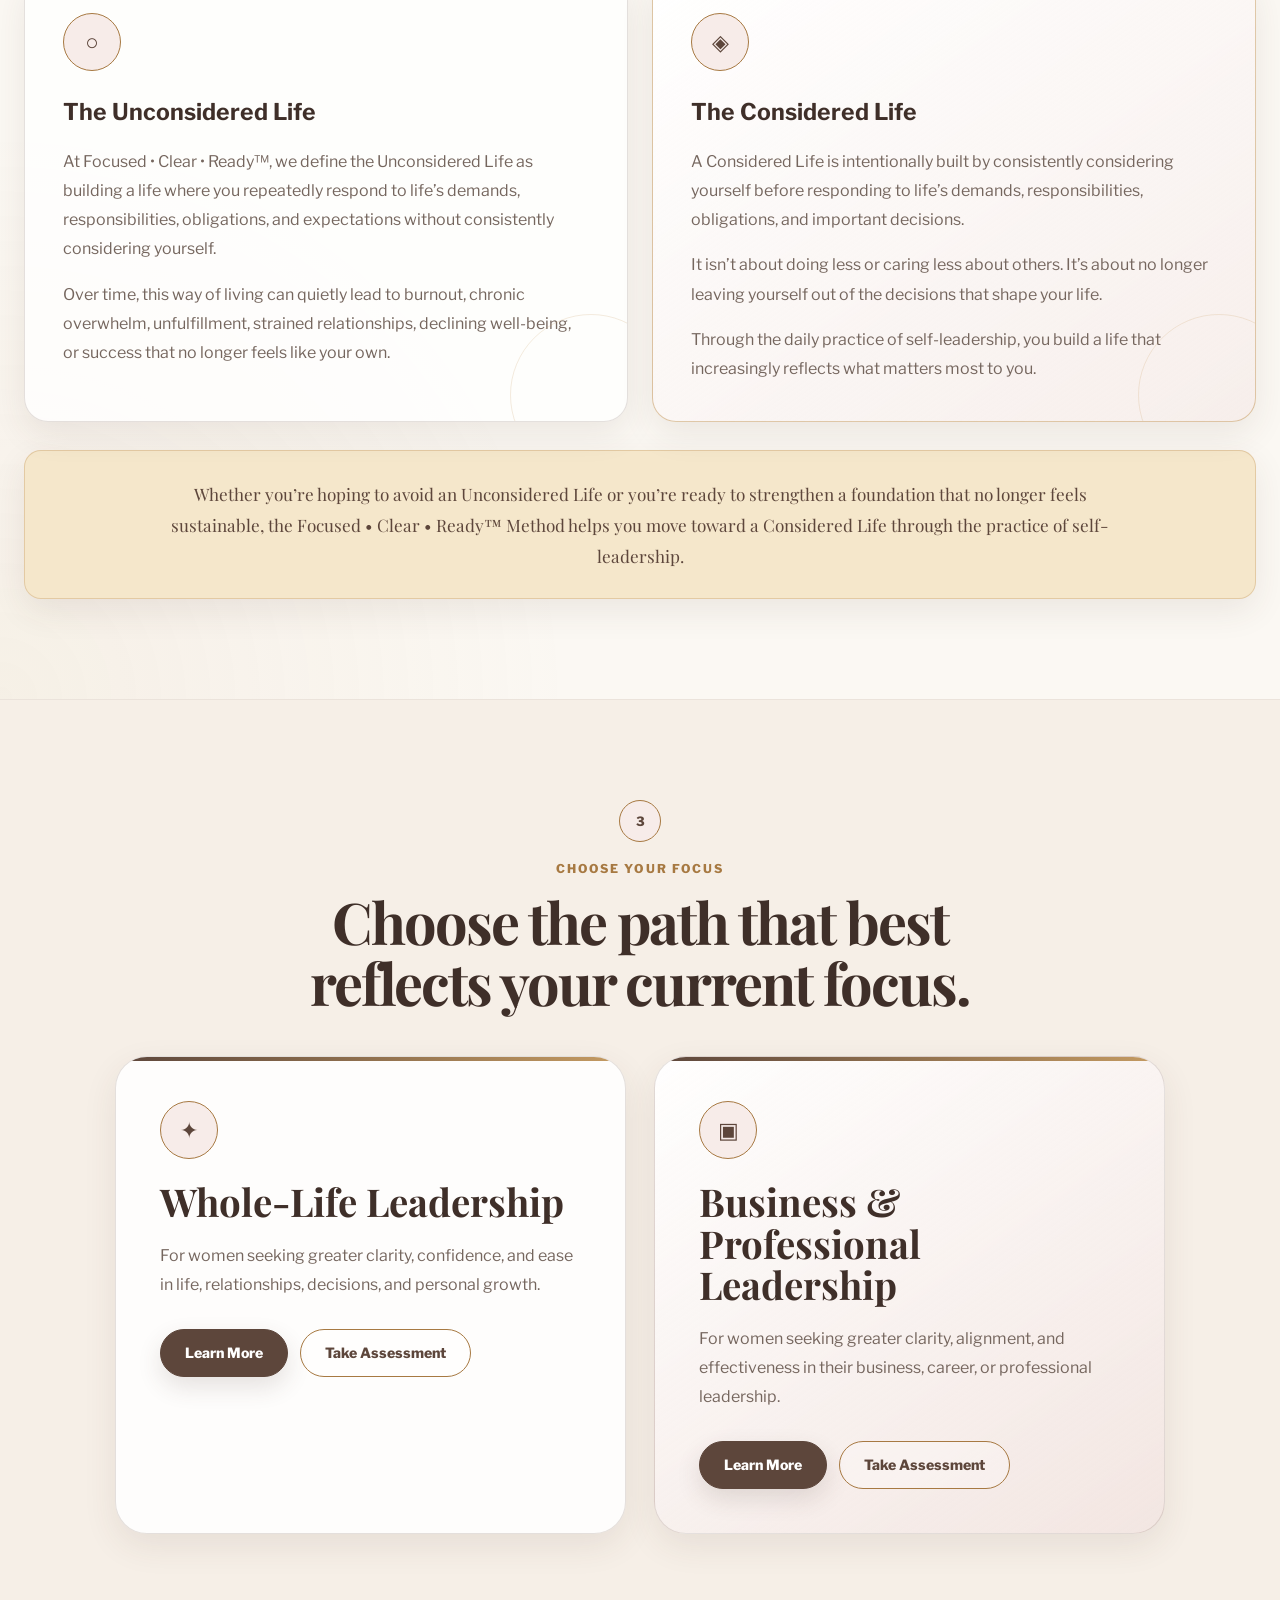
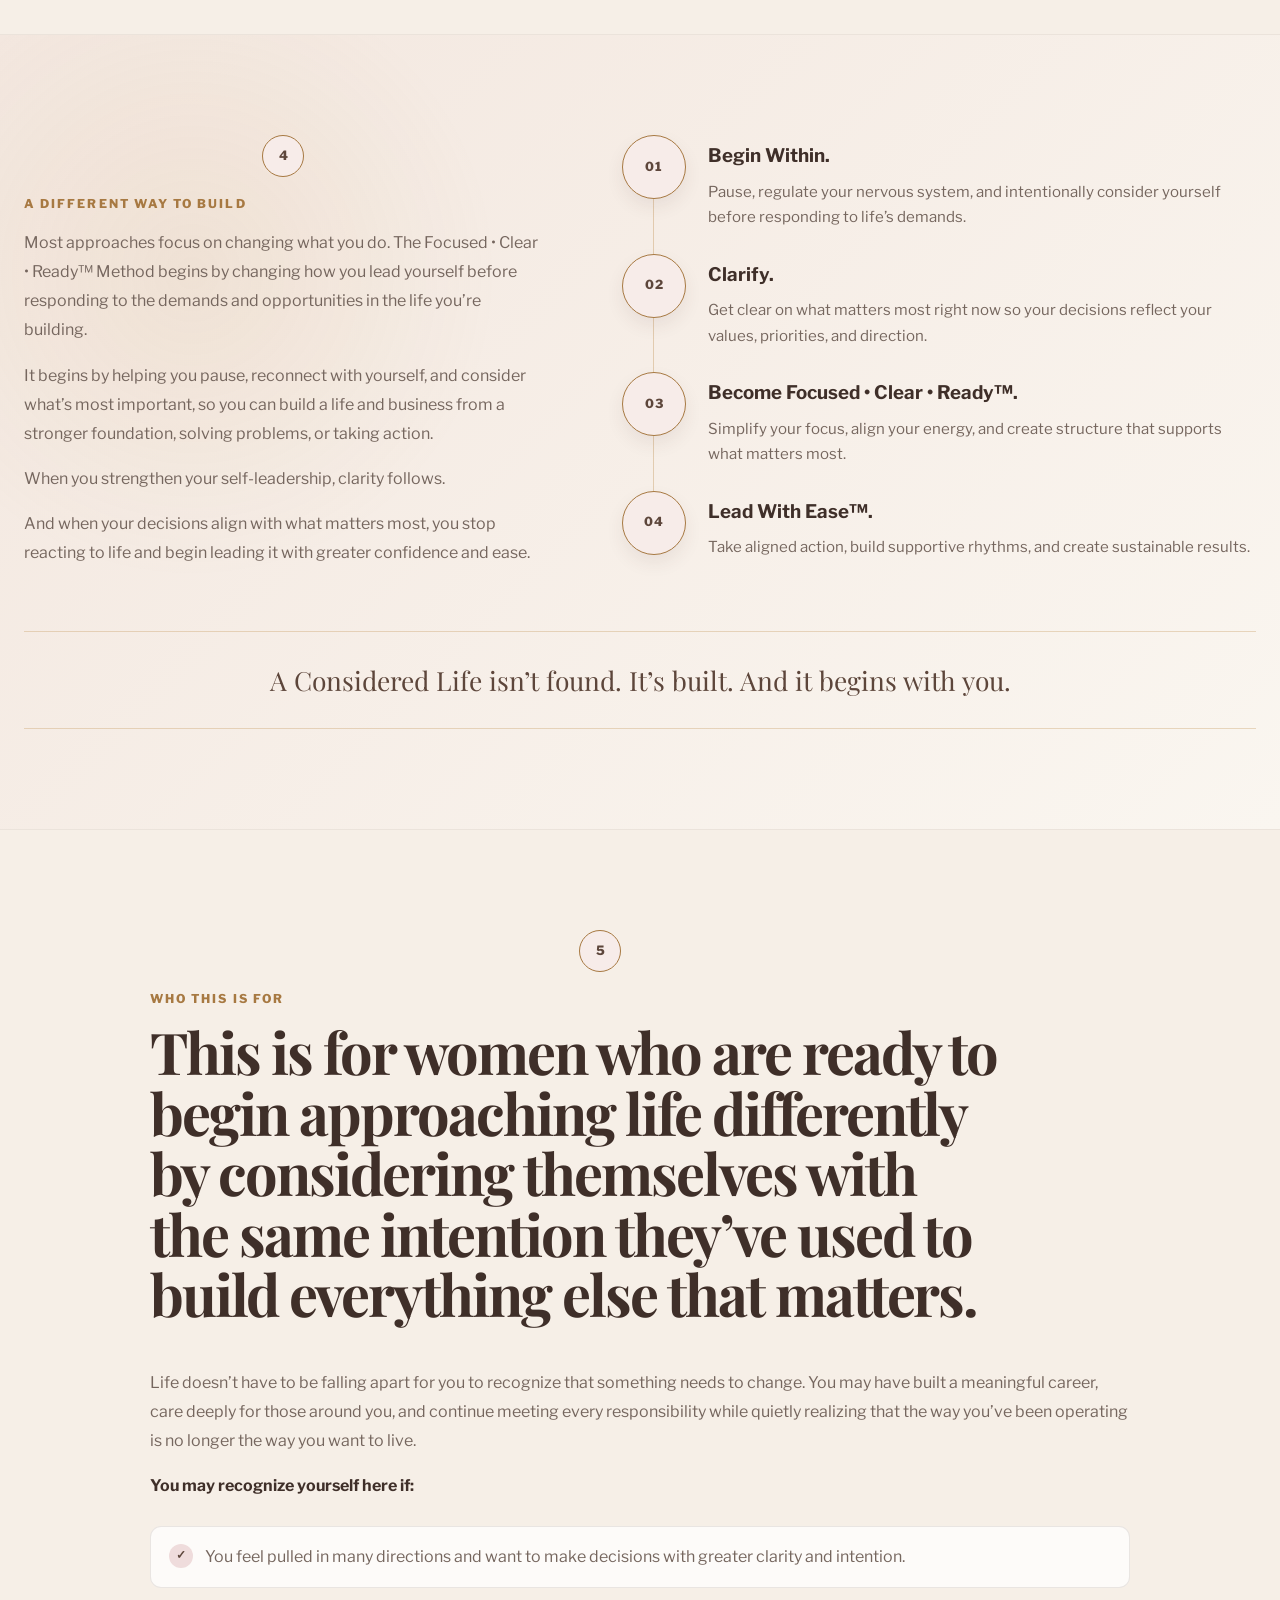
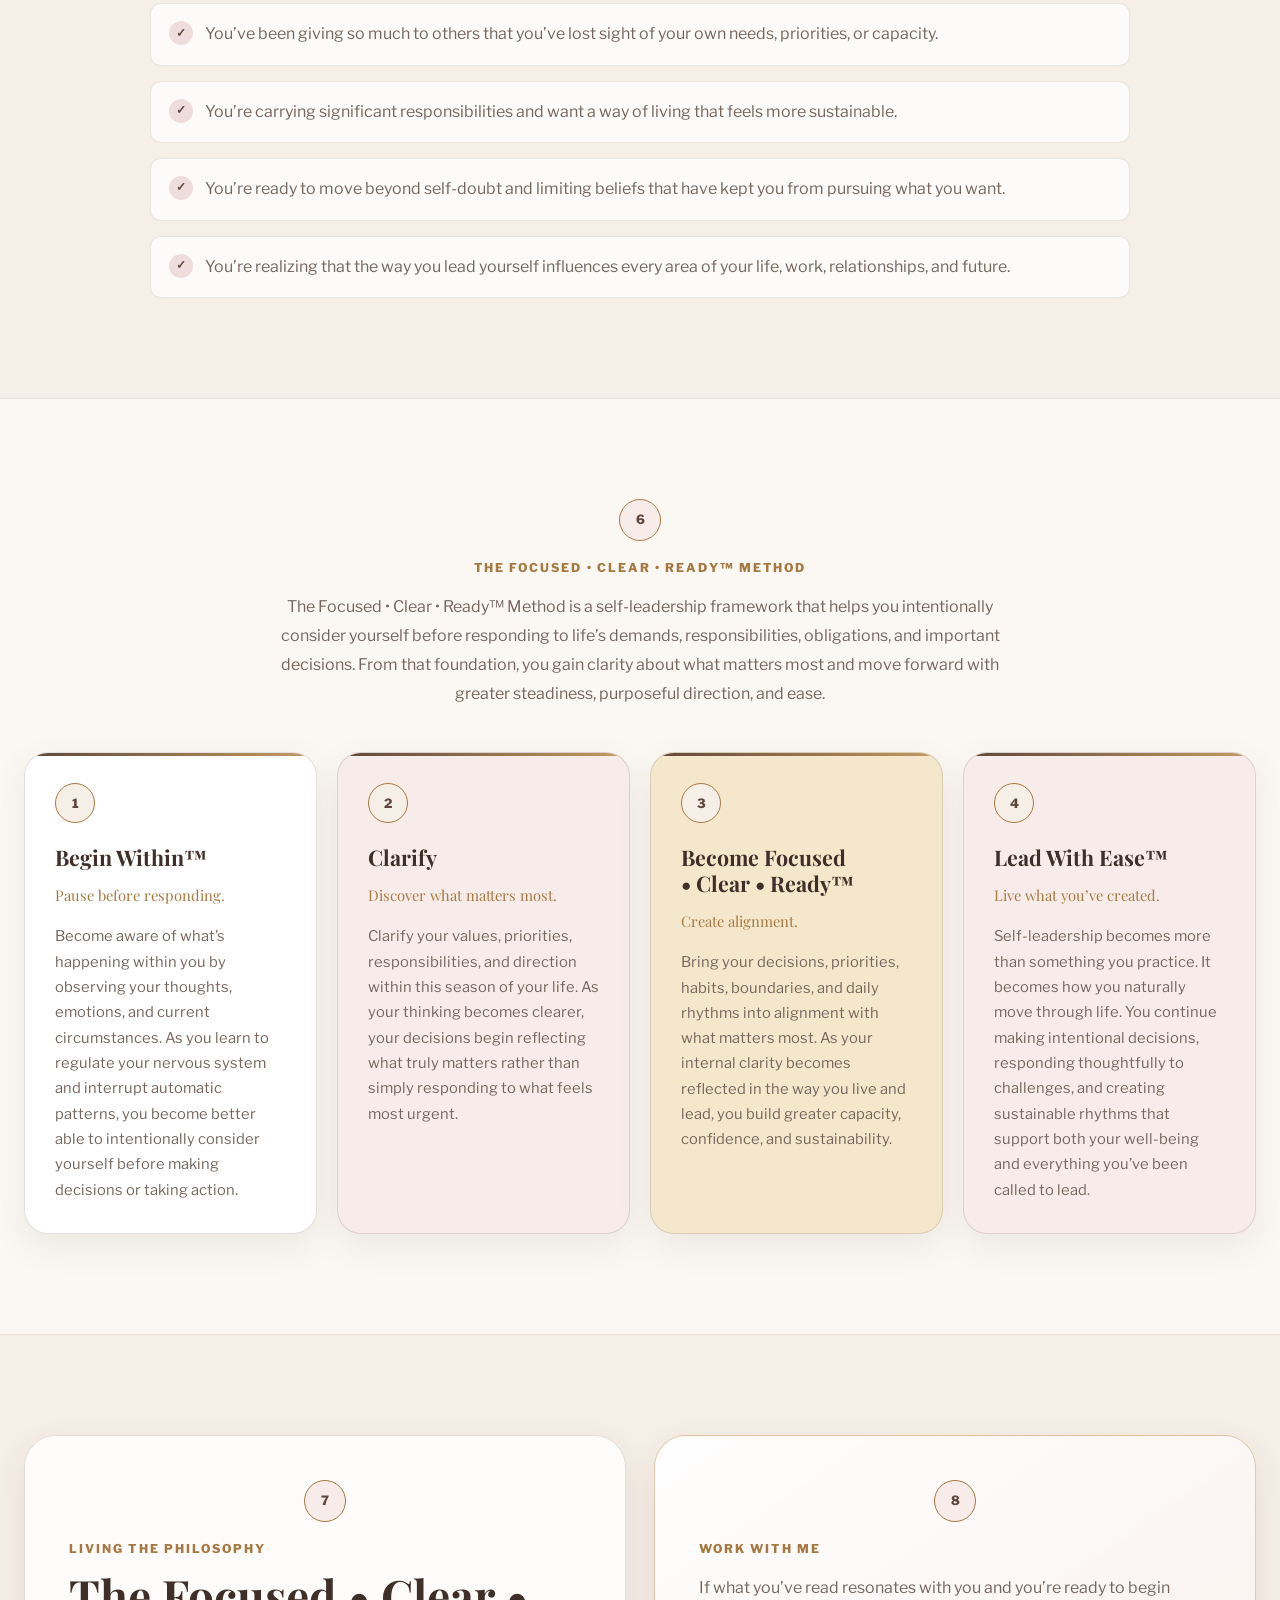
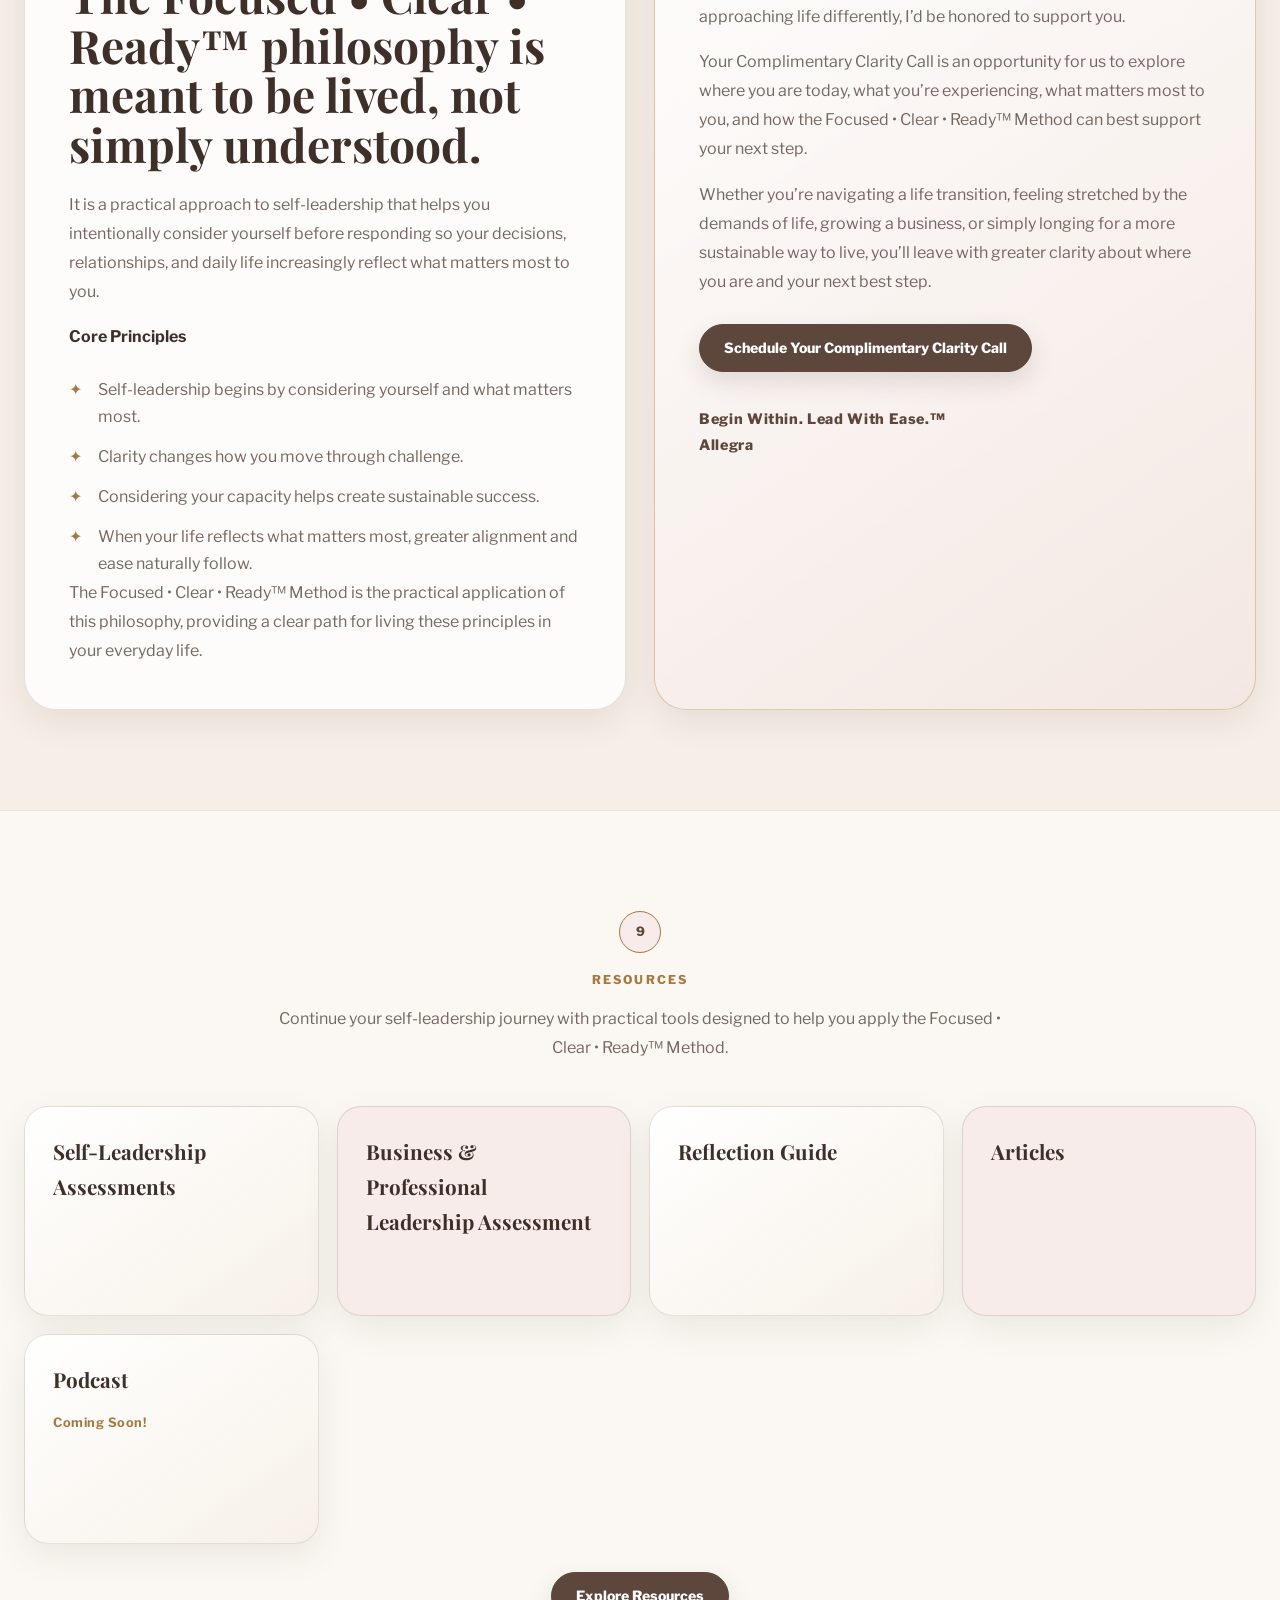
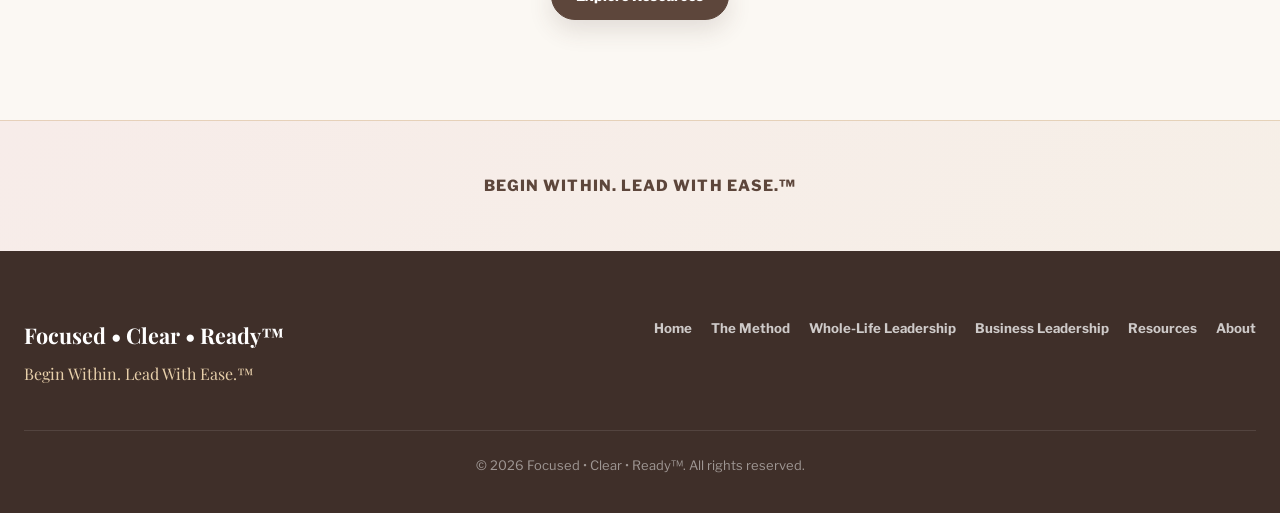
==== commit 46d661f0: "updates" ====
--- a/index.html
+++ b/index.html
@@ -10,38 +10,566 @@
 
   <meta
     name="description"
-    content="Focused • Clear • Ready™ is a self-leadership framework helping women consider themselves, gain clarity, and move forward with greater intention and ease."
+    content="Focused • Clear • Ready™ is a self-leadership framework that helps women intentionally consider themselves, gain clarity, and move forward with greater intention and ease."
   >
 
-  <title>Focused • Clear • Ready™ | Begin Within. Lead With Ease.</title>
+  <title>
+    Focused • Clear • Ready™ | Begin Within. Lead With Ease.
+  </title>
 
   <link rel="preconnect" href="https://fonts.googleapis.com">
   <link rel="preconnect" href="https://fonts.gstatic.com" crossorigin>
 
   <link
-    href="https://fonts.googleapis.com/css2?family=Libre+Franklin:wght@400;500;600;700;800&family=Playfair+Display:ital,wght@0,400;0,500;0,600;0,700;1,400;1,500&display=swap"
+    href="https://fonts.googleapis.com/css2?family=Libre+Franklin:wght@400;500;600;700;800&family=Playfair+Display:wght@400;500;600;700&display=swap"
     rel="stylesheet"
   >
 
   <link rel="stylesheet" href="css/styles.css">
+
+  <style>
+
+    /* =====================================================
+       HOMEPAGE ONLY
+       Original FCR look + subtle premium motion
+    ===================================================== */
+
+    .homepage-hero {
+      min-height: 720px;
+      position: relative;
+      isolation: isolate;
+      overflow: hidden;
+      display: flex;
+      align-items: center;
+      background: var(--cream);
+    }
+
+    .homepage-hero-image {
+      position: absolute;
+      inset: 0;
+      z-index: -4;
+    }
+
+    .homepage-hero-image img {
+      width: 100%;
+      height: 100%;
+      object-fit: cover;
+      object-position: center;
+      animation: hero-image-breathe 18s ease-in-out infinite alternate;
+    }
+
+    @keyframes hero-image-breathe {
+      from {
+        transform: scale(1);
+      }
+
+      to {
+        transform: scale(1.045);
+      }
+    }
+
+    .homepage-hero-overlay {
+      position: absolute;
+      inset: 0;
+      z-index: -3;
+
+      background:
+        linear-gradient(
+          90deg,
+          rgba(251, 248, 243, 0.97) 0%,
+          rgba(251, 248, 243, 0.92) 43%,
+          rgba(251, 248, 243, 0.55) 68%,
+          rgba(251, 248, 243, 0.2) 100%
+        );
+    }
+
+    .homepage-hero-glow {
+      width: 600px;
+      height: 600px;
+
+      position: absolute;
+      z-index: -2;
+
+      top: 50%;
+      right: -130px;
+
+      border-radius: 50%;
+
+      background:
+        radial-gradient(
+          circle,
+          rgba(197, 155, 98, 0.14),
+          transparent 68%
+        );
+
+      transform: translateY(-50%);
+    }
+
+    .homepage-hero-inner {
+      width: min(var(--max-width), calc(100% - 48px));
+
+      margin-inline: auto;
+
+      position: relative;
+
+      display: grid;
+
+      grid-template-columns:
+        minmax(0, 700px)
+        minmax(260px, 1fr);
+
+      align-items: center;
+
+      gap: 55px;
+
+      padding: 95px 0;
+    }
+
+    .homepage-hero-copy {
+      position: relative;
+      z-index: 3;
+    }
+
+    .homepage-hero-copy .hero-kicker {
+      margin-bottom: 22px;
+
+      color: var(--gold-dark);
+
+      font-family:
+        "Playfair Display",
+        Georgia,
+        serif;
+
+      font-size:
+        clamp(
+          1.35rem,
+          2.5vw,
+          2rem
+        );
+
+      font-weight: 500;
+
+      line-height: 1.3;
+
+      text-transform: uppercase;
+    }
+
+    .homepage-hero-copy h1 {
+      margin-bottom: 26px;
+
+      color: var(--brown-deep);
+
+      font-family:
+        "Playfair Display",
+        Georgia,
+        serif;
+
+      font-size:
+        clamp(
+          3rem,
+          5.8vw,
+          5.6rem
+        );
+
+      font-weight: 600;
+
+      line-height: 1.04;
+
+      letter-spacing: -0.04em;
+    }
+
+    .homepage-hero-copy .hero-description {
+      max-width: 660px;
+
+      color: var(--text);
+
+      font-family:
+        "Playfair Display",
+        Georgia,
+        serif;
+
+      font-size: 1.13rem;
+
+      line-height: 1.8;
+    }
+
+    .homepage-hero-signature {
+      margin-top: 31px;
+
+      color: var(--brown);
+
+      font-family:
+        "Libre Franklin",
+        Arial,
+        sans-serif;
+
+      font-size: 0.94rem;
+
+      font-weight: 800;
+
+      letter-spacing: 0.05em;
+    }
+
+
+    /* =====================================================
+       HERO MOTION
+    ===================================================== */
+
+    .homepage-motion {
+      min-height: 430px;
+
+      position: relative;
+
+      display: grid;
+      place-items: center;
+    }
+
+    .homepage-motion-center {
+      width: 188px;
+      height: 188px;
+
+      position: relative;
+      z-index: 3;
+
+      display: grid;
+      place-items: center;
+
+      border: 1px solid var(--gold-dark);
+
+      border-radius: 50%;
+
+      background:
+        rgba(251, 248, 243, 0.86);
+
+      box-shadow:
+        0 0 0 20px rgba(197, 155, 98, 0.06),
+        0 24px 55px rgba(76, 57, 48, 0.13);
+
+      backdrop-filter: blur(5px);
+    }
+
+    .homepage-motion-center span {
+      color: var(--brown);
+
+      font-family:
+        "Playfair Display",
+        Georgia,
+        serif;
+
+      font-size: 2rem;
+
+      font-weight: 600;
+
+      letter-spacing: 0.05em;
+    }
+
+    .homepage-orbit {
+      position: absolute;
+
+      border:
+        1px solid
+        rgba(167, 121, 66, 0.4);
+
+      border-radius: 50%;
+
+      pointer-events: none;
+    }
+
+    .homepage-orbit.one {
+      width: 290px;
+      height: 290px;
+
+      animation:
+        homepage-orbit-reverse
+        55s
+        linear
+        infinite;
+    }
+
+    .homepage-orbit.two {
+      width: 375px;
+      height: 375px;
+
+      border-style: dashed;
+
+      animation:
+        homepage-orbit
+        34s
+        linear
+        infinite;
+    }
+
+    .homepage-orbit-dot {
+      width: 12px;
+      height: 12px;
+
+      position: absolute;
+
+      top: 19px;
+      left: 50%;
+
+      border-radius: 50%;
+
+      background: var(--gold);
+
+      box-shadow:
+        0 0 20px
+        rgba(197, 155, 98, 0.5);
+
+      transform: translateX(-50%);
+    }
+
+    @keyframes homepage-orbit {
+      to {
+        transform: rotate(360deg);
+      }
+    }
+
+    @keyframes homepage-orbit-reverse {
+      to {
+        transform: rotate(-360deg);
+      }
+    }
+
+
+    /* =====================================================
+       HOME SUPPORTING STYLES
+    ===================================================== */
+
+    .section-number {
+      width: 42px;
+      height: 42px;
+
+      margin: 0 auto 18px;
+
+      display: grid;
+      place-items: center;
+
+      border: 1px solid var(--gold-dark);
+
+      border-radius: 50%;
+
+      background: var(--blush-soft);
+
+      color: var(--brown);
+
+      font-size: 0.8rem;
+
+      font-weight: 800;
+    }
+
+    .plain-brand-line {
+      margin-top: 34px !important;
+
+      color: var(--brown) !important;
+
+      font-family:
+        "Libre Franklin",
+        Arial,
+        sans-serif !important;
+
+      font-size: 0.9rem !important;
+
+      font-style: normal !important;
+
+      font-weight: 800;
+
+      letter-spacing: 0.045em;
+    }
+
+    .resources-coming-soon {
+      margin-top: 12px;
+
+      color: var(--gold-dark) !important;
+
+      font-size: 0.8rem !important;
+
+      font-weight: 700;
+
+      letter-spacing: 0.04em;
+    }
+
+    .home-closing {
+      padding: 52px 20px;
+
+      border-top:
+        1px solid
+        rgba(197, 155, 98, 0.35);
+
+      background:
+        linear-gradient(
+          135deg,
+          var(--blush-soft),
+          var(--cream)
+        );
+
+      text-align: center;
+    }
+
+    .home-closing p {
+      color: var(--brown);
+
+      font-family:
+        "Libre Franklin",
+        Arial,
+        sans-serif;
+
+      font-size: 0.96rem;
+
+      font-weight: 800;
+
+      letter-spacing: 0.07em;
+    }
+
+
+    /* =====================================================
+       RESPONSIVE
+    ===================================================== */
+
+    @media (max-width: 900px) {
+
+      .homepage-hero {
+        min-height: auto;
+      }
+
+      .homepage-hero-overlay {
+        background:
+          linear-gradient(
+            rgba(251, 248, 243, 0.88),
+            rgba(251, 248, 243, 0.94)
+          );
+      }
+
+      .homepage-hero-inner {
+        grid-template-columns: 1fr;
+
+        padding:
+          75px
+          0
+          55px;
+      }
+
+      .homepage-motion {
+        min-height: 370px;
+      }
+    }
+
+
+    @media (max-width: 680px) {
+
+      .homepage-hero-inner {
+        width:
+          min(
+            100% - 28px,
+            var(--max-width)
+          );
+      }
+
+      .homepage-hero-copy .hero-kicker {
+        font-size: 1.25rem;
+      }
+
+      .homepage-hero-copy h1 {
+        font-size:
+          clamp(
+            2.8rem,
+            14vw,
+            4rem
+          );
+      }
+
+      .homepage-hero-copy .hero-description {
+        font-size: 1rem;
+      }
+
+      .homepage-motion {
+        min-height: 320px;
+      }
+
+      .homepage-motion-center {
+        width: 150px;
+        height: 150px;
+      }
+
+      .homepage-motion-center span {
+        font-size: 1.6rem;
+      }
+
+      .homepage-orbit.one {
+        width: 235px;
+        height: 235px;
+      }
+
+      .homepage-orbit.two {
+        width: 290px;
+        height: 290px;
+      }
+    }
+
+
+    @media (prefers-reduced-motion: reduce) {
+
+      .homepage-hero-image img,
+      .homepage-orbit {
+        animation: none !important;
+      }
+    }
+
+  </style>
 </head>
 
+
 <body>
 
+
+<!-- =====================================================
+     HEADER
+===================================================== -->
+
 <header class="site-header">
+
   <div class="nav-container">
 
-    <a class="logo" href="index.html" aria-label="Focused Clear Ready home">
+    <a
+      class="logo"
+      href="index.html"
+      aria-label="Focused Clear Ready home"
+    >
       Focused • Clear • Ready™
     </a>
 
-    <nav class="nav" aria-label="Primary navigation">
-      <a href="index.html" aria-current="page">Home</a>
-      <a href="method.html">The Method</a>
-      <a href="whole-life.html">Whole-Life Leadership</a>
-      <a href="business-leadership.html">Business Leadership</a>
-      <a href="resources.html">Resources</a>
-      <a href="about.html">About</a>
+
+    <nav
+      class="nav"
+      aria-label="Primary navigation"
+    >
+
+      <a
+        href="index.html"
+        aria-current="page"
+      >
+        Home
+      </a>
+
+      <a href="method.html">
+        The Method
+      </a>
+
+      <a href="whole-life.html">
+        Whole-Life Leadership
+      </a>
+
+      <a href="business-leadership.html">
+        Business Leadership
+      </a>
+
+      <a href="resources.html">
+        Resources
+      </a>
+
+      <a href="about.html">
+        About
+      </a>
 
       <a
         class="cta-button"
@@ -51,480 +579,952 @@
       >
         Book a Clarity Call
       </a>
+
     </nav>
 
   </div>
+
 </header>
 
+
+
 <main>
 
-  <!-- HERO -->
-  <section class="fcr-hero" id="home">
-    <div class="fcr-hero-inner">
-
-      <div class="fcr-hero-copy">
-        <p class="eyebrow">When it’s time to do something differently</p>
-
-        <h1>
-          Pause, consider yourself, and move forward with alignment and ease.
-        </h1>
-
-        <p class="hero-lead">
-          Focused • Clear • Ready™ is a self-leadership framework that helps
-          women entrepreneurs and professionals reconnect with themselves,
-          identify what matters most, and respond to life’s demands with
-          greater clarity and intention.
-        </p>
-
-        <div class="button-row">
-          <a class="primary-button" href="#choose-your-focus">
-            Choose Your Focus
+
+<!-- =====================================================
+     SECTION 1
+     HERO
+===================================================== -->
+
+<section
+  class="homepage-hero"
+  id="home"
+>
+
+  <div class="homepage-hero-image">
+
+    <img
+      src="images/homepage-2.png"
+      alt=""
+    >
+
+  </div>
+
+
+  <div class="homepage-hero-overlay"></div>
+
+  <div class="homepage-hero-glow"></div>
+
+
+  <div class="homepage-hero-inner">
+
+
+    <div class="homepage-hero-copy">
+
+      <p class="hero-kicker">
+        When It’s Time to<br>
+        Do Something Different
+      </p>
+
+
+      <h1>
+        FCR helps women entrepreneurs and professionals pause,
+        consider themselves, and move forward in alignment and ease.
+      </h1>
+
+
+      <p class="hero-description">
+        Focused • Clear • Ready™ is a self-leadership framework
+        that helps you reconnect with yourself by intentionally
+        considering yourself and what’s most important for your
+        well-being and advancement before responding to life’s
+        demands.
+      </p>
+
+
+      <p class="homepage-hero-signature">
+        Begin Within. Lead With Ease.™
+      </p>
+
+    </div>
+
+
+
+    <div
+      class="homepage-motion"
+      aria-hidden="true"
+    >
+
+      <div class="homepage-orbit one"></div>
+
+
+      <div class="homepage-orbit two">
+
+        <span class="homepage-orbit-dot"></span>
+
+      </div>
+
+
+      <div class="homepage-motion-center">
+
+        <span>FCR</span>
+
+      </div>
+
+    </div>
+
+  </div>
+
+</section>
+
+
+
+<!-- =====================================================
+     SECTION 2
+     THE LIFE YOU'RE BUILDING MATTERS
+===================================================== -->
+
+<section class="section life-section">
+
+  <div class="container">
+
+
+    <div class="section-heading centered">
+
+      <div class="section-number">
+        2
+      </div>
+
+
+      <p class="eyebrow">
+        The Life You’re Building Matters
+      </p>
+
+
+      <h2>
+        The question isn’t whether you’re building.
+        The question is how you’re building.
+      </h2>
+
+    </div>
+
+
+
+    <div class="life-intro">
+
+      <p>
+        Every day, you’re building a life through the decisions
+        you make, the responsibilities you carry, and the way
+        you respond to what’s placed before you.
+      </p>
+
+    </div>
+
+
+
+    <div class="comparison-grid">
+
+
+      <article class="comparison-card">
+
+        <div
+          class="card-icon"
+          aria-hidden="true"
+        >
+          ○
+        </div>
+
+
+        <h3>
+          The Unconsidered Life
+        </h3>
+
+
+        <p>
+          At Focused • Clear • Ready™, we define the Unconsidered
+          Life as building a life where you repeatedly respond to
+          life’s demands, responsibilities, obligations, and
+          expectations without consistently considering yourself.
+        </p>
+
+
+        <p>
+          Over time, this way of living can quietly lead to burnout,
+          chronic overwhelm, unfulfillment, strained relationships,
+          declining well-being, or success that no longer feels
+          like your own.
+        </p>
+
+      </article>
+
+
+
+      <article class="comparison-card featured">
+
+        <div
+          class="card-icon"
+          aria-hidden="true"
+        >
+          ◈
+        </div>
+
+
+        <h3>
+          The Considered Life
+        </h3>
+
+
+        <p>
+          A Considered Life is intentionally built by consistently
+          considering yourself before responding to life’s demands,
+          responsibilities, obligations, and important decisions.
+        </p>
+
+
+        <p>
+          It isn’t about doing less or caring less about others.
+          It’s about no longer leaving yourself out of the decisions
+          that shape your life.
+        </p>
+
+
+        <p>
+          Through the daily practice of self-leadership, you build
+          a life that increasingly reflects what matters most to you.
+        </p>
+
+      </article>
+
+    </div>
+
+
+
+    <div class="insight-banner">
+
+      <p>
+        Whether you’re hoping to avoid an Unconsidered Life or
+        you’re ready to strengthen a foundation that no longer
+        feels sustainable, the Focused • Clear • Ready™ Method
+        helps you move toward a Considered Life through the
+        practice of self-leadership.
+      </p>
+
+    </div>
+
+  </div>
+
+</section>
+
+
+
+<!-- =====================================================
+     SECTION 3
+     CHOOSE YOUR FOCUS
+===================================================== -->
+
+<section
+  class="section light focus-section"
+  id="choose-your-focus"
+>
+
+  <div class="container">
+
+
+    <div class="section-heading centered">
+
+      <div class="section-number">
+        3
+      </div>
+
+
+      <p class="eyebrow">
+        Choose Your Focus
+      </p>
+
+
+      <h2>
+        Choose the path that best reflects your current focus.
+      </h2>
+
+    </div>
+
+
+
+    <div class="focus-grid">
+
+
+      <!-- WHOLE-LIFE -->
+
+      <article class="focus-card">
+
+
+        <div
+          class="focus-icon"
+          aria-hidden="true"
+        >
+          ✦
+        </div>
+
+
+        <h3>
+          Whole-Life Leadership
+        </h3>
+
+
+        <p>
+          For women seeking greater clarity, confidence, and ease
+          in life, relationships, decisions, and personal growth.
+        </p>
+
+
+        <div class="focus-actions">
+
+
+          <a
+            class="primary-button"
+            href="whole-life.html"
+          >
+            Learn More
           </a>
+
 
           <a
             class="secondary-button"
-            href="https://calendly.com/fcrlife-info/30min"
-            target="_blank"
-            rel="noopener"
+            href="resources.html#assessments"
           >
-            Book a Clarity Call
+            Take Assessment
           </a>
+
         </div>
+
+      </article>
+
+
+
+      <!-- BUSINESS -->
+
+      <article class="focus-card">
+
+
+        <div
+          class="focus-icon"
+          aria-hidden="true"
+        >
+          ▣
+        </div>
+
+
+        <h3>
+          Business &amp; Professional Leadership
+        </h3>
+
+
+        <p>
+          For women seeking greater clarity, alignment, and
+          effectiveness in their business, career, or
+          professional leadership.
+        </p>
+
+
+        <div class="focus-actions">
+
+
+          <a
+            class="primary-button"
+            href="business-leadership.html"
+          >
+            Learn More
+          </a>
+
+
+          <a
+            class="secondary-button"
+            href="resources.html#assessments"
+          >
+            Take Assessment
+          </a>
+
+        </div>
+
+      </article>
+
+    </div>
+
+  </div>
+
+</section>
+
+
+
+<!-- =====================================================
+     SECTION 4
+     A DIFFERENT WAY TO BUILD
+===================================================== -->
+
+<section class="section build-section">
+
+  <div class="container">
+
+
+    <div class="build-layout">
+
+
+      <div class="build-copy">
+
+
+        <div class="section-number">
+          4
+        </div>
+
+
+        <p class="eyebrow">
+          A Different Way to Build
+        </p>
+
+
+        <p>
+          Most approaches focus on changing what you do.
+          The Focused • Clear • Ready™ Method begins by changing
+          how you lead yourself before responding to the demands
+          and opportunities in the life you’re building.
+        </p>
+
+
+        <p>
+          It begins by helping you pause, reconnect with yourself,
+          and consider what’s most important, so you can build a
+          life and business from a stronger foundation, solving
+          problems, or taking action.
+        </p>
+
+
+        <p>
+          When you strengthen your self-leadership, clarity follows.
+        </p>
+
+
+        <p>
+          And when your decisions align with what matters most,
+          you stop reacting to life and begin leading it with
+          greater confidence and ease.
+        </p>
+
       </div>
 
-      <div class="fcr-hero-visual" aria-hidden="true">
-        <div class="hero-orbit hero-orbit-one"></div>
-        <div class="hero-orbit hero-orbit-two"></div>
-
-        <div class="hero-mark">
-          <span>F</span>
-          <span>C</span>
-          <span>R</span>
+
+
+      <div class="framework-list">
+
+
+        <article class="framework-step">
+
+          <span class="step-number">
+            01
+          </span>
+
+
+          <div>
+
+            <h3>
+              Begin Within.
+            </h3>
+
+
+            <p>
+              Pause, regulate your nervous system, and intentionally
+              consider yourself before responding to life’s demands.
+            </p>
+
+          </div>
+
+        </article>
+
+
+
+        <article class="framework-step">
+
+          <span class="step-number">
+            02
+          </span>
+
+
+          <div>
+
+            <h3>
+              Clarify.
+            </h3>
+
+
+            <p>
+              Get clear on what matters most right now so your
+              decisions reflect your values, priorities, and direction.
+            </p>
+
+          </div>
+
+        </article>
+
+
+
+        <article class="framework-step">
+
+          <span class="step-number">
+            03
+          </span>
+
+
+          <div>
+
+            <h3>
+              Become Focused • Clear • Ready™.
+            </h3>
+
+
+            <p>
+              Simplify your focus, align your energy, and create
+              structure that supports what matters most.
+            </p>
+
+          </div>
+
+        </article>
+
+
+
+        <article class="framework-step">
+
+          <span class="step-number">
+            04
+          </span>
+
+
+          <div>
+
+            <h3>
+              Lead With Ease™.
+            </h3>
+
+
+            <p>
+              Take aligned action, build supportive rhythms, and
+              create sustainable results.
+            </p>
+
+          </div>
+
+        </article>
+
+      </div>
+
+    </div>
+
+
+
+    <div class="signature-statement">
+
+      <p>
+        A Considered Life isn’t found. It’s built.
+        And it begins with you.
+      </p>
+
+    </div>
+
+  </div>
+
+</section>
+
+
+
+<!-- =====================================================
+     SECTION 5
+     WHO THIS IS FOR
+===================================================== -->
+
+<section class="section light audience-section">
+
+  <div class="container">
+
+
+    <div class="section-heading">
+
+
+      <div class="section-number">
+        5
+      </div>
+
+
+      <p class="eyebrow">
+        Who This Is For
+      </p>
+
+
+      <h2>
+        This is for women who are ready to begin approaching
+        life differently by considering themselves with the
+        same intention they’ve used to build everything else
+        that matters.
+      </h2>
+
+    </div>
+
+
+
+    <p>
+      Life doesn’t have to be falling apart for you to recognize
+      that something needs to change. You may have built a
+      meaningful career, care deeply for those around you, and
+      continue meeting every responsibility while quietly
+      realizing that the way you’ve been operating is no longer
+      the way you want to live.
+    </p>
+
+
+
+    <p>
+      <strong>
+        You may recognize yourself here if:
+      </strong>
+    </p>
+
+
+
+    <ul class="check-list">
+
+
+      <li>
+        You feel pulled in many directions and want to make
+        decisions with greater clarity and intention.
+      </li>
+
+
+      <li>
+        You’ve been giving so much to others that you’ve lost
+        sight of your own needs, priorities, or capacity.
+      </li>
+
+
+      <li>
+        You’re carrying significant responsibilities and want
+        a way of living that feels more sustainable.
+      </li>
+
+
+      <li>
+        You’re ready to move beyond self-doubt and limiting
+        beliefs that have kept you from pursuing what you want.
+      </li>
+
+
+      <li>
+        You’re realizing that the way you lead yourself
+        influences every area of your life, work, relationships,
+        and future.
+      </li>
+
+    </ul>
+
+  </div>
+
+</section>
+
+
+
+<!-- =====================================================
+     SECTION 6
+     THE FCR METHOD
+===================================================== -->
+
+<section class="section method-overview-section">
+
+  <div class="container">
+
+
+    <div class="section-heading centered">
+
+
+      <div class="section-number">
+        6
+      </div>
+
+
+      <p class="eyebrow">
+        The Focused • Clear • Ready™ Method
+      </p>
+
+
+      <p>
+        The Focused • Clear • Ready™ Method is a self-leadership
+        framework that helps you intentionally consider yourself
+        before responding to life’s demands, responsibilities,
+        obligations, and important decisions. From that
+        foundation, you gain clarity about what matters most
+        and move forward with greater steadiness, purposeful
+        direction, and ease.
+      </p>
+
+    </div>
+
+
+
+    <div class="method-grid">
+
+
+      <article class="method-card">
+
+
+        <span class="method-number">
+          1
+        </span>
+
+
+        <h3>
+          Begin Within™
+        </h3>
+
+
+        <p class="method-tagline">
+          Pause before responding.
+        </p>
+
+
+        <p>
+          Become aware of what’s happening within you by observing
+          your thoughts, emotions, and current circumstances. As
+          you learn to regulate your nervous system and interrupt
+          automatic patterns, you become better able to
+          intentionally consider yourself before making decisions
+          or taking action.
+        </p>
+
+      </article>
+
+
+
+      <article class="method-card">
+
+
+        <span class="method-number">
+          2
+        </span>
+
+
+        <h3>
+          Clarify
+        </h3>
+
+
+        <p class="method-tagline">
+          Discover what matters most.
+        </p>
+
+
+        <p>
+          Clarify your values, priorities, responsibilities, and
+          direction within this season of your life. As your
+          thinking becomes clearer, your decisions begin
+          reflecting what truly matters rather than simply
+          responding to what feels most urgent.
+        </p>
+
+      </article>
+
+
+
+      <article class="method-card">
+
+
+        <span class="method-number">
+          3
+        </span>
+
+
+        <h3>
+          Become Focused • Clear • Ready™
+        </h3>
+
+
+        <p class="method-tagline">
+          Create alignment.
+        </p>
+
+
+        <p>
+          Bring your decisions, priorities, habits, boundaries,
+          and daily rhythms into alignment with what matters most.
+          As your internal clarity becomes reflected in the way
+          you live and lead, you build greater capacity,
+          confidence, and sustainability.
+        </p>
+
+      </article>
+
+
+
+      <article class="method-card">
+
+
+        <span class="method-number">
+          4
+        </span>
+
+
+        <h3>
+          Lead With Ease™
+        </h3>
+
+
+        <p class="method-tagline">
+          Live what you’ve created.
+        </p>
+
+
+        <p>
+          Self-leadership becomes more than something you practice.
+          It becomes how you naturally move through life. You
+          continue making intentional decisions, responding
+          thoughtfully to challenges, and creating sustainable
+          rhythms that support both your well-being and everything
+          you’ve been called to lead.
+        </p>
+
+      </article>
+
+    </div>
+
+  </div>
+
+</section>
+
+
+
+<!-- =====================================================
+     SECTION 7 + 8
+     LIVING THE PHILOSOPHY / WORK WITH ME
+===================================================== -->
+
+<section class="section light philosophy-section">
+
+  <div class="container">
+
+
+    <div class="split-layout">
+
+
+      <!-- SECTION 7 -->
+
+      <article class="content-panel">
+
+
+        <div class="section-number">
+          7
         </div>
 
-        <p>Begin Within.<br>Lead With Ease.</p>
-      </div>
-
-    </div>
-  </section>
-
-
-  <!-- THE LIFE YOU ARE BUILDING -->
-  <section class="section life-section">
-    <div class="container">
-
-      <div class="section-heading centered">
-        <p class="eyebrow">The life you’re building matters</p>
+
+        <p class="eyebrow">
+          Living the Philosophy
+        </p>
+
 
         <h2>
-          The question is not whether you’re building.
-          The question is how you’re building.
+          The Focused • Clear • Ready™ philosophy is meant
+          to be lived, not simply understood.
         </h2>
-      </div>
-
-      <div class="life-intro">
-        <p>
-          Every day, you’re building a life through the decisions you make,
-          the responsibilities you carry, and the way you respond to what is
-          placed before you.
-        </p>
-      </div>
-
-      <div class="comparison-grid">
-
-        <article class="comparison-card">
-          <div class="card-icon" aria-hidden="true">○</div>
-
-          <h3>The Unconsidered Life</h3>
-
-          <p>
-            The Unconsidered Life is built through repeatedly responding to
-            life’s demands, responsibilities, obligations, and expectations
-            without consistently considering yourself.
-          </p>
-
-          <p>
-            Over time, this way of living can quietly lead to burnout,
-            chronic overwhelm, unfulfillment, strained relationships,
-            declining well-being, or success that no longer feels like your own.
-          </p>
-        </article>
-
-        <article class="comparison-card featured">
-          <div class="card-icon" aria-hidden="true">◈</div>
-
-          <h3>The Considered Life</h3>
-
-          <p>
-            A Considered Life is intentionally built by consistently
-            considering yourself before responding to life’s demands,
-            responsibilities, obligations, and important decisions.
-          </p>
-
-          <p>
-            It is not about doing less or caring less about others. It is about
-            no longer leaving yourself out of the decisions that shape your life.
-          </p>
-
-          <p>
-            Through the daily practice of self-leadership, you build a life that
-            increasingly reflects what matters most to you.
-          </p>
-        </article>
-
-      </div>
-
-      <div class="insight-banner">
-        <p>
-          Whether you are hoping to avoid an Unconsidered Life or strengthen
-          a foundation that no longer feels sustainable, the Focused • Clear •
-          Ready™ Method helps you move toward a Considered Life through the
-          practice of self-leadership.
-        </p>
-      </div>
-
-    </div>
-  </section>
-
-
-  <!-- CHOOSE YOUR FOCUS -->
-  <section class="section light focus-section" id="choose-your-focus">
-    <div class="container">
-
-      <div class="section-heading centered">
-        <p class="eyebrow">Choose your focus</p>
-
-        <h2>Choose the path that best reflects your current focus.</h2>
-      </div>
-
-      <div class="focus-grid">
-
-        <article class="focus-card">
-          <div class="focus-icon" aria-hidden="true">✦</div>
-
-          <p class="focus-label">Personal Growth</p>
-
-          <h3>Whole-Life Leadership</h3>
-
-          <p>
-            For women seeking greater clarity, confidence, and ease in life,
-            relationships, decisions, transitions, and personal growth.
-          </p>
-
-          <div class="focus-actions">
-            <a class="primary-button" href="whole-life.html">
-              Learn More
-            </a>
-
-            <a
-              class="secondary-button"
-              href="resources.html#assessments"
-            >
-              Take Assessment
-            </a>
-          </div>
-        </article>
-
-        <article class="focus-card">
-          <div class="focus-icon" aria-hidden="true">▣</div>
-
-          <p class="focus-label">Leadership and Business</p>
-
-          <h3>Business &amp; Professional Leadership</h3>
-
-          <p>
-            For women entrepreneurs and professionals seeking greater clarity,
-            alignment, and effectiveness in their business, career, or
-            professional leadership.
-          </p>
-
-          <div class="focus-actions">
-            <a class="primary-button" href="business-leadership.html">
-              Learn More
-            </a>
-
-            <a
-              class="secondary-button"
-              href="resources.html#assessments"
-            >
-              Take Assessment
-            </a>
-          </div>
-        </article>
-
-      </div>
-
-    </div>
-  </section>
-
-
-  <!-- A DIFFERENT WAY TO BUILD -->
-  <section class="section build-section">
-    <div class="container">
-
-      <div class="build-layout">
-
-        <div class="build-copy">
-          <p class="eyebrow">A different way to build</p>
-
-          <h2>
-            Strengthen how you lead yourself before responding to what life
-            asks of you.
-          </h2>
-
-          <p>
-            Most approaches focus on changing what you do. The Focused • Clear •
-            Ready™ Method begins by changing how you lead yourself before
-            responding to the demands and opportunities in the life you are building.
-          </p>
-
-          <p>
-            It begins by helping you pause, reconnect with yourself, and
-            consider what is most important, so you can build a life and
-            business from a stronger foundation.
-          </p>
-
-          <p>
-            When you strengthen your self-leadership, clarity follows.
-          </p>
-
-          <p>
-            When your decisions align with what matters most, you stop reacting
-            to life and begin leading it with greater confidence and ease.
-          </p>
+
+
+        <p>
+          It is a practical approach to self-leadership that helps
+          you intentionally consider yourself before responding
+          so your decisions, relationships, and daily life
+          increasingly reflect what matters most to you.
+        </p>
+
+
+        <p>
+          <strong>
+            Core Principles
+          </strong>
+        </p>
+
+
+        <ul class="principles-list">
+
+
+          <li>
+            Self-leadership begins by considering yourself and
+            what matters most.
+          </li>
+
+
+          <li>
+            Clarity changes how you move through challenge.
+          </li>
+
+
+          <li>
+            Considering your capacity helps create sustainable
+            success.
+          </li>
+
+
+          <li>
+            When your life reflects what matters most, greater
+            alignment and ease naturally follow.
+          </li>
+
+        </ul>
+
+
+        <p>
+          The Focused • Clear • Ready™ Method is the practical
+          application of this philosophy, providing a clear path
+          for living these principles in your everyday life.
+        </p>
+
+      </article>
+
+
+
+      <!-- SECTION 8 -->
+
+      <article class="content-panel highlighted-panel">
+
+
+        <div class="section-number">
+          8
         </div>
 
-        <div class="framework-list">
-
-          <article class="framework-step">
-            <span class="step-number">01</span>
-
-            <div>
-              <h3>Begin Within™</h3>
-              <p>
-                Pause, regulate your nervous system, and intentionally consider
-                yourself before responding to life’s demands.
-              </p>
-            </div>
-          </article>
-
-          <article class="framework-step">
-            <span class="step-number">02</span>
-
-            <div>
-              <h3>Clarify</h3>
-              <p>
-                Get clear on what matters most right now so your decisions
-                reflect your values, priorities, and direction.
-              </p>
-            </div>
-          </article>
-
-          <article class="framework-step">
-            <span class="step-number">03</span>
-
-            <div>
-              <h3>Become Focused • Clear • Ready™</h3>
-              <p>
-                Simplify your focus, align your energy, and create structure
-                that supports what matters most.
-              </p>
-            </div>
-          </article>
-
-          <article class="framework-step">
-            <span class="step-number">04</span>
-
-            <div>
-              <h3>Lead With Ease™</h3>
-              <p>
-                Take aligned action, build supportive rhythms, and create
-                sustainable results.
-              </p>
-            </div>
-          </article>
-
-        </div>
-
-      </div>
-
-      <div class="signature-statement">
-        <p>
-          A Considered Life isn’t found. It’s built. And it begins with you.
-        </p>
-      </div>
-
-    </div>
-  </section>
-
-
-  <!-- WHO THIS IS FOR -->
-  <section class="section light audience-section">
-    <div class="container">
-
-      <div class="section-heading">
-        <p class="eyebrow">Who this is for</p>
-
-        <h2>
-          For women ready to approach life differently by considering
-          themselves with the same intention they bring to everything else
-          that matters.
-        </h2>
-      </div>
-
-      <p>
-        Life does not have to be falling apart for you to recognize that
-        something needs to change. You may have built a meaningful career,
-        care deeply for those around you, and continue meeting every
-        responsibility while quietly realizing that the way you have been
-        operating is no longer the way you want to live.
-      </p>
-
-      <p><strong>You may recognize yourself here if:</strong></p>
-
-      <ul class="check-list">
-        <li>
-          You feel pulled in many directions and want to make decisions with
-          greater clarity and intention.
-        </li>
-
-        <li>
-          You have been giving so much to others that you have lost sight of
-          your own needs, priorities, or capacity.
-        </li>
-
-        <li>
-          You are carrying significant responsibilities and want a way of
-          living that feels more sustainable.
-        </li>
-
-        <li>
-          You recognize that the way you lead yourself influences every area
-          of your life, work, relationships, and future.
-        </li>
-      </ul>
-
-    </div>
-  </section>
-
-
-  <!-- METHOD -->
-  <section class="section method-overview-section">
-    <div class="container">
-
-      <div class="section-heading centered">
-        <p class="eyebrow">The Focused • Clear • Ready™ Method</p>
-
-        <h2>
-          A self-leadership framework for greater steadiness, purposeful
-          direction, and ease.
-        </h2>
-
-        <p>
-          The method helps you intentionally consider yourself before
-          responding to life’s demands, responsibilities, obligations, and
-          important decisions.
-        </p>
-      </div>
-
-      <div class="method-grid">
-
-        <article class="method-card">
-          <span class="method-number">1</span>
-          <h3>Begin Within™</h3>
-          <p class="method-tagline">Pause before responding.</p>
-
-          <p>
-            Become aware of what is happening within you by observing your
-            thoughts, emotions, and current circumstances.
-          </p>
-        </article>
-
-        <article class="method-card">
-          <span class="method-number">2</span>
-          <h3>Clarify</h3>
-          <p class="method-tagline">Discover what matters most.</p>
-
-          <p>
-            Clarify your values, priorities, responsibilities, and direction
-            within this season of your life.
-          </p>
-        </article>
-
-        <article class="method-card">
-          <span class="method-number">3</span>
-          <h3>Become Focused • Clear • Ready™</h3>
-          <p class="method-tagline">Create alignment.</p>
-
-          <p>
-            Bring your decisions, priorities, habits, boundaries, and daily
-            rhythms into alignment with what matters most.
-          </p>
-        </article>
-
-        <article class="method-card">
-          <span class="method-number">4</span>
-          <h3>Lead With Ease™</h3>
-          <p class="method-tagline">Live what you have created.</p>
-
-          <p>
-            Continue making intentional decisions, responding thoughtfully to
-            challenges, and creating sustainable rhythms.
-          </p>
-        </article>
-
-      </div>
-
-      <div class="button-row centered-buttons">
-        <a class="primary-button" href="method.html">
-          Explore the Full Method
-        </a>
-      </div>
-
-    </div>
-  </section>
-
-
-  <!-- PHILOSOPHY AND WORK WITH ME -->
-  <section class="section light philosophy-section">
-    <div class="container">
-
-      <div class="split-layout">
-
-        <article class="content-panel">
-          <p class="eyebrow">Living the philosophy</p>
-
-          <h2>Self-leadership is meant to be lived.</h2>
-
-          <p>
-            The Focused • Clear • Ready™ philosophy is a practical approach to
-            self-leadership that helps you intentionally consider yourself
-            before responding.
-          </p>
-
-          <ul class="principles-list">
-            <li>Self-leadership begins by considering yourself and what matters most.</li>
-            <li>Clarity changes how you move through challenges.</li>
-            <li>Considering your capacity helps create sustainable success.</li>
-            <li>When your life reflects what matters most, alignment and ease follow.</li>
-          </ul>
-        </article>
-
-        <article class="content-panel highlighted-panel">
-          <p class="eyebrow">Work with me</p>
-
-          <h2>Begin your next chapter with greater clarity.</h2>
-
-          <p>
-            If what you have read resonates with you and you are ready to begin
-            approaching life differently, Allegra would be honored to support you.
-          </p>
-
-          <p>
-            Your complimentary Clarity Call is an opportunity to explore where
-            you are today, what you are experiencing, what matters most to you,
-            and how the Focused • Clear • Ready™ Method can support your next step.
-          </p>
+
+        <p class="eyebrow">
+          Work With Me
+        </p>
+
+
+        <p>
+          If what you’ve read resonates with you and you’re ready
+          to begin approaching life differently, I’d be honored
+          to support you.
+        </p>
+
+
+        <p>
+          Your Complimentary Clarity Call is an opportunity for
+          us to explore where you are today, what you’re
+          experiencing, what matters most to you, and how the
+          Focused • Clear • Ready™ Method can best support your
+          next step.
+        </p>
+
+
+        <p>
+          Whether you’re navigating a life transition, feeling
+          stretched by the demands of life, growing a business,
+          or simply longing for a more sustainable way to live,
+          you’ll leave with greater clarity about where you are
+          and your next best step.
+        </p>
+
+
+        <div class="button-row">
 
           <a
             class="primary-button"
@@ -535,128 +1535,216 @@
             Schedule Your Complimentary Clarity Call
           </a>
 
-          <p class="signature-line">
-            Begin Within. Lead With Ease.™<br>
-            <span>Allegra</span>
-          </p>
-        </article>
-
+        </div>
+
+
+        <p class="plain-brand-line">
+          Begin Within. Lead With Ease.™<br>
+          Allegra
+        </p>
+
+      </article>
+
+    </div>
+
+  </div>
+
+</section>
+
+
+
+<!-- =====================================================
+     SECTION 9
+     RESOURCES
+===================================================== -->
+
+<section class="section resources-preview-section">
+
+  <div class="container">
+
+
+    <div class="section-heading centered">
+
+
+      <div class="section-number">
+        9
       </div>
 
+
+      <p class="eyebrow">
+        Resources
+      </p>
+
+
+      <p>
+        Continue your self-leadership journey with practical
+        tools designed to help you apply the
+        Focused • Clear • Ready™ Method.
+      </p>
+
     </div>
-  </section>
-
-
-  <!-- RESOURCES -->
-  <section class="section resources-preview-section">
-    <div class="container">
-
-      <div class="section-heading centered">
-        <p class="eyebrow">Resources</p>
-
-        <h2>
-          Continue your self-leadership journey with practical tools.
-        </h2>
-
-        <p>
-          Explore resources designed to help you apply the Focused • Clear •
-          Ready™ Method in your everyday life.
-        </p>
-      </div>
-
-      <div class="resource-preview-grid">
-
-        <article class="resource-preview-card">
-          <h3>Self-Leadership Assessments</h3>
-          <p>Choose the assessment that reflects your current focus.</p>
-        </article>
-
-        <article class="resource-preview-card">
-          <h3>Reflection Guides</h3>
-          <p>Pause, reflect, consider yourself, and clarify what matters most.</p>
-        </article>
-
-        <article class="resource-preview-card">
-          <h3>Publications</h3>
-          <p>Explore thoughtful content for intentional living and growth.</p>
-        </article>
-
-        <article class="resource-preview-card">
-          <h3>Workshops &amp; Programs</h3>
-          <p>Seasonal workshops, guided learning experiences, and programs.</p>
-        </article>
-
-      </div>
-
-      <div class="button-row centered-buttons">
-        <a class="primary-button" href="resources.html">
-          Explore Resources
-        </a>
-      </div>
+
+
+
+    <div class="resource-preview-grid">
+
+
+      <article class="resource-preview-card">
+
+        <h3>
+          Self-Leadership Assessments
+        </h3>
+
+      </article>
+
+
+
+      <article class="resource-preview-card">
+
+        <h3>
+          Business &amp; Professional Leadership Assessment
+        </h3>
+
+      </article>
+
+
+
+      <article class="resource-preview-card">
+
+        <h3>
+          Reflection Guide
+        </h3>
+
+      </article>
+
+
+
+      <article class="resource-preview-card">
+
+        <h3>
+          Articles
+        </h3>
+
+      </article>
+
+
+
+      <article class="resource-preview-card">
+
+        <h3>
+          Podcast
+        </h3>
+
+        <p class="resources-coming-soon">
+          Coming Soon!
+        </p>
+
+      </article>
 
     </div>
-  </section>
-
-
-  <!-- FINAL CTA -->
-  <section class="final-cta-section">
-    <div class="container">
-      <p class="eyebrow">Begin within</p>
-
-      <h2>
-        The quality of your life is shaped by how consistently you consider yourself.
-      </h2>
-
-      <p>
-        Build your life, leadership, and work from a foundation that reflects
-        what matters most.
+
+
+
+    <div class="button-row centered-buttons">
+
+      <a
+        class="primary-button"
+        href="resources.html"
+      >
+        Explore Resources
+      </a>
+
+    </div>
+
+  </div>
+
+</section>
+
+
+
+<!-- =====================================================
+     BRAND CLOSING
+===================================================== -->
+
+<section class="home-closing">
+
+  <p>
+    BEGIN WITHIN. LEAD WITH EASE.™
+  </p>
+
+</section>
+
+
+</main>
+
+
+
+<!-- =====================================================
+     FOOTER
+===================================================== -->
+
+<footer class="site-footer">
+
+  <div class="footer-container">
+
+
+    <div class="footer-brand">
+
+      <p class="footer-logo">
+        Focused • Clear • Ready™
       </p>
 
-      <div class="button-row centered-buttons">
-        <a
-          class="primary-button"
-          href="https://calendly.com/fcrlife-info/30min"
-          target="_blank"
-          rel="noopener"
-        >
-          Book a Clarity Call
-        </a>
-
-        <a class="secondary-button" href="#choose-your-focus">
-          Choose Your Path
-        </a>
-      </div>
+
+      <p style="font-style: normal;">
+        Begin Within. Lead With Ease.™
+      </p>
+
     </div>
-  </section>
-
-</main>
-
-
-<footer class="site-footer">
-  <div class="footer-container">
-
-    <div class="footer-brand">
-      <p class="footer-logo">Focused • Clear • Ready™</p>
-      <p>Begin Within. Lead With Ease.™</p>
-    </div>
+
+
 
     <nav aria-label="Footer navigation">
-      <a href="index.html">Home</a>
-      <a href="method.html">The Method</a>
-      <a href="whole-life.html">Whole-Life Leadership</a>
-      <a href="business-leadership.html">Business Leadership</a>
-      <a href="resources.html">Resources</a>
-      <a href="about.html">About</a>
+
+      <a href="index.html">
+        Home
+      </a>
+
+      <a href="method.html">
+        The Method
+      </a>
+
+      <a href="whole-life.html">
+        Whole-Life Leadership
+      </a>
+
+      <a href="business-leadership.html">
+        Business Leadership
+      </a>
+
+      <a href="resources.html">
+        Resources
+      </a>
+
+      <a href="about.html">
+        About
+      </a>
+
     </nav>
+
+
 
     <p class="copyright">
       © 2026 Focused • Clear • Ready™. All rights reserved.
     </p>
 
   </div>
+
 </footer>
 
+
+
 <script src="js/main.js"></script>
+
 
 </body>
 </html>
--- a/css/styles.css
+++ b/css/styles.css
@@ -1,37 +1,70 @@
+/* =========================================================
+   FOCUSED • CLEAR • READY™
+   V2 MASTER STYLESHEET
+
+   Visual direction:
+   Original warm FCR website
+   Cream • Blush • Champagne • Brown
+   With subtle premium motion
+========================================================= */
+
+
+/* =========================================================
+   1. DESIGN TOKENS
+========================================================= */
+
 :root {
-  --navy: #071b45;
-  --navy-light: #102d62;
-  --navy-soft: #1a3972;
-
-  --gold: #c7943f;
-  --gold-dark: #a87527;
-  --gold-light: #e2c482;
-
-  --ivory: #fbf8f1;
-  --cream: #f5efe4;
-  --cream-deep: #eadfcd;
+  /* Original warm brand direction */
+  --brown: #5d463b;
+  --brown-deep: #3f2f29;
+  --brown-soft: #806b60;
+
+  --gold: #c59b62;
+  --gold-dark: #a77942;
+  --gold-light: #e7cfaa;
+
+  --champagne: #eed8ad;
+  --champagne-soft: #f5e7cb;
+
+  --blush: #efdcdc;
+  --blush-soft: #f7ece9;
+
+  --ivory: #fbf8f3;
+  --cream: #f6efe7;
+  --cream-deep: #eadfd4;
+
   --white: #ffffff;
 
-  --text: #122142;
-  --text-soft: #536079;
-  --line: rgba(199, 148, 63, 0.32);
-  --line-light: rgba(7, 27, 69, 0.1);
-
-  --shadow-soft: 0 18px 50px rgba(7, 27, 69, 0.08);
-  --shadow-card: 0 14px 34px rgba(7, 27, 69, 0.1);
-  --shadow-button: 0 10px 24px rgba(7, 27, 69, 0.18);
-
-  --radius-xl: 34px;
-  --radius-lg: 26px;
-  --radius-md: 18px;
-  --radius-sm: 12px;
+  --text: #503f38;
+  --text-soft: #75665e;
+  --text-light: #9b8d84;
+
+  --line: rgba(93, 70, 59, 0.16);
+  --line-gold: rgba(197, 155, 98, 0.38);
+
+  --shadow-soft:
+    0 18px 50px rgba(76, 57, 48, 0.08);
+
+  --shadow-card:
+    0 12px 34px rgba(76, 57, 48, 0.09);
+
+  --shadow-button:
+    0 10px 24px rgba(76, 57, 48, 0.14);
+
+  --radius-xl: 32px;
+  --radius-lg: 24px;
+  --radius-md: 17px;
+  --radius-sm: 11px;
 
   --max-width: 1240px;
-  --transition: 0.25s ease;
-}
-
-/* =========================================================
-   RESET
+
+  --transition:
+    0.28s cubic-bezier(0.22, 0.65, 0.3, 1);
+}
+
+
+/* =========================================================
+   2. RESET
 ========================================================= */
 
 * {
@@ -48,18 +81,29 @@
 body {
   min-height: 100vh;
   overflow-x: hidden;
-  font-family: "Libre Franklin", Arial, sans-serif;
+
+  font-family:
+    "Libre Franklin",
+    Arial,
+    sans-serif;
+
   background:
     radial-gradient(
       circle at top right,
-      rgba(199, 148, 63, 0.09),
-      transparent 30%
+      rgba(197, 155, 98, 0.07),
+      transparent 28%
     ),
     var(--ivory);
+
   color: var(--text);
   line-height: 1.68;
+
   -webkit-font-smoothing: antialiased;
   text-rendering: optimizeLegibility;
+}
+
+body.menu-is-open {
+  overflow: hidden;
 }
 
 img {
@@ -70,17 +114,20 @@
 a {
   color: inherit;
   text-decoration: none;
+
   transition:
     color var(--transition),
     background var(--transition),
     border-color var(--transition),
     transform var(--transition),
-    box-shadow var(--transition);
+    box-shadow var(--transition),
+    opacity var(--transition);
 }
 
 button,
 input,
-textarea {
+textarea,
+select {
   font: inherit;
 }
 
@@ -95,30 +142,41 @@
 .container,
 .nav-container,
 .footer-container {
-  width: min(var(--max-width), calc(100% - 48px));
+  width: min(
+    var(--max-width),
+    calc(100% - 48px)
+  );
+
   margin-inline: auto;
 }
 
-/* =========================================================
-   GLOBAL TYPOGRAPHY
+
+/* =========================================================
+   3. GLOBAL TYPOGRAPHY
 ========================================================= */
 
 h1,
 h2,
 h3,
 h4 {
-  color: var(--navy);
+  color: var(--brown-deep);
   text-wrap: balance;
 }
 
 h1,
 h2 {
-  font-family: "Playfair Display", Georgia, serif;
+  font-family:
+    "Playfair Display",
+    Georgia,
+    serif;
 }
 
 h3,
 h4 {
-  font-family: "Libre Franklin", Arial, sans-serif;
+  font-family:
+    "Libre Franklin",
+    Arial,
+    sans-serif;
 }
 
 p {
@@ -126,23 +184,31 @@
 }
 
 strong {
-  color: var(--navy);
+  color: var(--brown-deep);
 }
 
 .eyebrow {
   margin-bottom: 14px;
+
   color: var(--gold-dark) !important;
-  font-size: 0.78rem !important;
-  font-family: "Libre Franklin", Arial, sans-serif !important;
+
+  font-family:
+    "Libre Franklin",
+    Arial,
+    sans-serif !important;
+
+  font-size: 0.76rem !important;
   font-weight: 800;
-  letter-spacing: 0.18em;
+
+  letter-spacing: 0.17em;
   line-height: 1.4 !important;
+
   text-transform: uppercase;
 }
 
 .section-heading {
   max-width: 850px;
-  margin-bottom: 42px;
+  margin-bottom: 44px;
 }
 
 .section-heading.centered {
@@ -152,51 +218,97 @@
 
 .section-heading h2 {
   margin-bottom: 18px;
-  font-size: clamp(2.3rem, 4.5vw, 4rem);
-  line-height: 1.04;
+
+  font-size:
+    clamp(
+      2.3rem,
+      4.5vw,
+      4rem
+    );
+
+  line-height: 1.05;
   letter-spacing: -0.035em;
 }
 
 .section-heading p {
   max-width: 760px;
-  font-size: 1.02rem;
-  line-height: 1.8;
+
+  font-size: 1.01rem;
+  line-height: 1.82;
 }
 
 .section-heading.centered p {
   margin-inline: auto;
 }
 
-/* =========================================================
-   HEADER + NAVIGATION
+
+/* =========================================================
+   4. HEADER + NAVIGATION
 ========================================================= */
 
 .site-header {
   position: sticky;
   top: 0;
   z-index: 1000;
-  border-bottom: 1px solid rgba(199, 148, 63, 0.22);
-  background: rgba(251, 248, 241, 0.94);
-  box-shadow: 0 5px 22px rgba(7, 27, 69, 0.04);
+
+  border-bottom:
+    1px solid
+    rgba(93, 70, 59, 0.1);
+
+  background:
+    rgba(251, 248, 243, 0.95);
+
+  box-shadow:
+    0 4px 20px
+    rgba(76, 57, 48, 0.035);
+
   backdrop-filter: blur(16px);
   -webkit-backdrop-filter: blur(16px);
+
+  transition:
+    background 220ms ease,
+    box-shadow 220ms ease;
+}
+
+.site-header.header-scrolled {
+  background:
+    rgba(251, 248, 243, 0.985);
+
+  box-shadow:
+    0 12px 30px
+    rgba(76, 57, 48, 0.08);
 }
 
 .nav-container {
-  min-height: 92px;
+  min-height: 90px;
+
   display: flex;
   align-items: center;
   justify-content: space-between;
-  gap: 28px;
+
+  gap: 27px;
 }
 
 .logo {
   flex: 0 0 auto;
-  color: var(--navy);
-  font-family: "Playfair Display", Georgia, serif;
-  font-size: clamp(1.25rem, 2vw, 1.62rem);
+
+  color: var(--brown);
+
+  font-family:
+    "Playfair Display",
+    Georgia,
+    serif;
+
+  font-size:
+    clamp(
+      1.24rem,
+      2vw,
+      1.6rem
+    );
+
   font-weight: 700;
   letter-spacing: -0.025em;
+
   white-space: nowrap;
 }
 
@@ -208,37 +320,55 @@
   display: flex;
   align-items: center;
   justify-content: flex-end;
-  gap: 20px;
+
+  gap: 19px;
 }
 
 .nav > a:not(.cta-button) {
   position: relative;
-  color: var(--navy);
-  font-size: 0.82rem;
+
+  color: var(--brown);
+
+  font-size: 0.81rem;
   font-weight: 700;
+
   white-space: nowrap;
 }
 
 .nav > a:not(.cta-button)::after {
   position: absolute;
+
   right: 0;
   bottom: -7px;
   left: 0;
-  height: 2px;
+
+  height: 1.5px;
+
   background: var(--gold);
+
   content: "";
+
   transform: scaleX(0);
   transform-origin: center;
-  transition: transform var(--transition);
+
+  transition:
+    transform var(--transition);
 }
 
 .nav > a:not(.cta-button):hover::after,
-.nav > a[aria-current="page"]::after {
+.nav > a[aria-current="page"]::after,
+.nav > a.current-page::after {
   transform: scaleX(1);
 }
 
-/* =========================================================
-   BUTTONS
+.nav > a[aria-current="page"],
+.nav > a.current-page {
+  color: var(--gold-dark);
+}
+
+
+/* =========================================================
+   5. BUTTONS
 ========================================================= */
 
 .primary-button,
@@ -246,54 +376,142 @@
 .cta-button,
 .form-button {
   min-height: 48px;
+
+  position: relative;
+
   display: inline-flex;
   align-items: center;
   justify-content: center;
+
+  overflow: hidden;
+
   border-radius: 999px;
-  padding: 13px 24px;
-  font-family: "Libre Franklin", Arial, sans-serif;
-  font-size: 0.9rem;
+
+  padding:
+    13px
+    24px;
+
+  font-family:
+    "Libre Franklin",
+    Arial,
+    sans-serif;
+
+  font-size: 0.88rem;
   font-weight: 800;
+
   line-height: 1.25;
   text-align: center;
+
+  isolation: isolate;
 }
 
 .primary-button,
 .cta-button,
 .form-button {
-  border: 1px solid var(--navy);
-  background: var(--navy);
-  color: var(--white) !important;
-  box-shadow: var(--shadow-button);
+  border:
+    1px solid
+    var(--brown);
+
+  background:
+    var(--brown);
+
+  color:
+    var(--white) !important;
+
+  box-shadow:
+    var(--shadow-button);
 }
 
 .primary-button:hover,
 .cta-button:hover,
 .form-button:hover {
-  border-color: var(--gold);
-  background: var(--gold-dark);
-  box-shadow: 0 14px 30px rgba(7, 27, 69, 0.2);
-  transform: translateY(-2px);
+  border-color:
+    var(--gold-dark);
+
+  background:
+    var(--gold-dark);
+
+  box-shadow:
+    0 14px 30px
+    rgba(76, 57, 48, 0.16);
+
+  transform:
+    translateY(-2px);
 }
 
 .secondary-button {
-  border: 1px solid var(--gold);
-  background: transparent;
-  color: var(--navy);
+  border:
+    1px solid
+    var(--gold-dark);
+
+  background:
+    rgba(255, 255, 255, 0.25);
+
+  color:
+    var(--brown);
 }
 
 .secondary-button:hover {
-  background: var(--gold);
-  color: var(--white);
-  box-shadow: 0 12px 25px rgba(199, 148, 63, 0.24);
-  transform: translateY(-2px);
+  background:
+    var(--gold-dark);
+
+  color:
+    var(--white);
+
+  box-shadow:
+    0 12px 25px
+    rgba(197, 155, 98, 0.2);
+
+  transform:
+    translateY(-2px);
+}
+
+
+/* LIGHT GLINT ACROSS BUTTON */
+
+.primary-button::before,
+.secondary-button::before,
+.cta-button::before {
+  content: "";
+
+  width: 130%;
+  height: 100%;
+
+  position: absolute;
+  z-index: -1;
+
+  top: 0;
+  left: -145%;
+
+  background:
+    linear-gradient(
+      110deg,
+      transparent 20%,
+      rgba(255, 255, 255, 0.2) 48%,
+      transparent 76%
+    );
+
+  transform:
+    skewX(-18deg);
+
+  transition:
+    left 600ms ease;
+}
+
+.primary-button:hover::before,
+.secondary-button:hover::before,
+.cta-button:hover::before {
+  left: 115%;
 }
 
 .button-row {
   margin-top: 28px;
+
   display: flex;
   align-items: center;
+
   gap: 14px;
+
   flex-wrap: wrap;
 }
 
@@ -301,57 +519,109 @@
   justify-content: center;
 }
 
-/* =========================================================
-   NEW HOMEPAGE HERO
+
+/* =========================================================
+   6. HOMEPAGE HERO
 ========================================================= */
 
 .fcr-hero {
   position: relative;
   isolation: isolate;
+
   overflow: hidden;
-  padding: 70px 0;
-  color: var(--white);
+
+  padding:
+    72px
+    0;
+
   background:
     radial-gradient(
       circle at 82% 38%,
-      rgba(199, 148, 63, 0.22),
-      transparent 25%
+      rgba(197, 155, 98, 0.17),
+      transparent 26%
     ),
-    linear-gradient(135deg, #061638 0%, #0b2658 58%, #071b45 100%);
+    linear-gradient(
+      135deg,
+      #f8f1e9 0%,
+      #f4e9df 52%,
+      #f8f3ed 100%
+    );
 }
 
 .fcr-hero::before {
   position: absolute;
   inset: 0;
-  z-index: -1;
-  opacity: 0.16;
+  z-index: -2;
+
+  opacity: 0.32;
+
   background-image:
-    linear-gradient(rgba(255, 255, 255, 0.08) 1px, transparent 1px),
-    linear-gradient(90deg, rgba(255, 255, 255, 0.08) 1px, transparent 1px);
-  background-size: 70px 70px;
+    linear-gradient(
+      rgba(93, 70, 59, 0.035)
+      1px,
+      transparent 1px
+    ),
+    linear-gradient(
+      90deg,
+      rgba(93, 70, 59, 0.035)
+      1px,
+      transparent 1px
+    );
+
+  background-size:
+    72px
+    72px;
+
   content: "";
-  mask-image: linear-gradient(to right, transparent, black 45%, black);
+
+  mask-image:
+    linear-gradient(
+      to right,
+      transparent,
+      black 48%,
+      black
+    );
 }
 
 .fcr-hero::after {
   position: absolute;
-  right: -120px;
-  bottom: -210px;
-  width: 600px;
-  height: 600px;
+
+  right: -135px;
+  bottom: -225px;
+
+  width: 610px;
+  height: 610px;
+
   z-index: -1;
-  border: 1px solid rgba(226, 196, 130, 0.3);
+
+  border:
+    1px solid
+    rgba(197, 155, 98, 0.28);
+
   border-radius: 50%;
+
   content: "";
 }
 
 .fcr-hero-inner {
-  width: min(var(--max-width), calc(100% - 48px));
+  width:
+    min(
+      var(--max-width),
+      calc(100% - 48px)
+    );
+
   min-height: 650px;
+
   margin-inline: auto;
+
   display: grid;
-  grid-template-columns: minmax(0, 1.2fr) minmax(340px, 0.8fr);
+
+  grid-template-columns:
+    minmax(0, 1.18fr)
+    minmax(340px, 0.82fr);
+
   align-items: center;
+
   gap: 70px;
 }
 
@@ -360,92 +630,175 @@
 }
 
 .fcr-hero .eyebrow {
-  color: var(--gold-light) !important;
+  color:
+    var(--gold-dark) !important;
 }
 
 .fcr-hero h1 {
   margin-bottom: 26px;
-  color: var(--white);
-  font-size: clamp(3.4rem, 6.8vw, 6.5rem);
+
+  color:
+    var(--brown-deep);
+
+  font-size:
+    clamp(
+      3.4rem,
+      6.8vw,
+      6.5rem
+    );
+
   line-height: 0.98;
   letter-spacing: -0.052em;
 }
 
 .hero-lead {
   max-width: 680px;
-  color: rgba(255, 255, 255, 0.8);
-  font-family: "Playfair Display", Georgia, serif;
-  font-size: clamp(1.1rem, 2vw, 1.36rem);
+
+  color:
+    var(--text-soft);
+
+  font-family:
+    "Playfair Display",
+    Georgia,
+    serif;
+
+  font-size:
+    clamp(
+      1.1rem,
+      2vw,
+      1.34rem
+    );
+
   line-height: 1.72;
 }
 
-.fcr-hero .secondary-button {
-  border-color: var(--gold-light);
-  color: var(--white);
-}
-
-.fcr-hero .secondary-button:hover {
-  border-color: var(--gold);
-  background: var(--gold);
-}
+
+/* =========================================================
+   7. HERO MOTION GRAPHIC
+========================================================= */
 
 .fcr-hero-visual {
+  min-height: 470px;
+
   position: relative;
-  min-height: 460px;
+
   display: grid;
   place-items: center;
 }
 
-.hero-mark {
+.hero-mark,
+.method-hero-mark {
   width: 245px;
   height: 245px;
+
+  position: relative;
   z-index: 2;
+
   display: grid;
   place-items: center;
-  border: 2px solid var(--gold);
+
+  border:
+    1.5px solid
+    var(--gold-dark);
+
   border-radius: 50%;
-  background:
-    radial-gradient(circle, rgba(255, 255, 255, 0.08), transparent 65%),
-    var(--navy);
+
+  background:
+    radial-gradient(
+      circle,
+      rgba(255, 255, 255, 0.85),
+      rgba(246, 239, 231, 0.82)
+    );
+
   box-shadow:
-    0 0 0 22px rgba(199, 148, 63, 0.07),
-    0 28px 70px rgba(0, 0, 0, 0.28);
+    0 0 0 22px
+    rgba(197, 155, 98, 0.07),
+    0 24px 60px
+    rgba(76, 57, 48, 0.13);
 }
 
 .hero-mark span {
   position: absolute;
-  color: var(--gold-light);
-  font-family: "Playfair Display", Georgia, serif;
+
+  color:
+    var(--brown);
+
+  font-family:
+    "Playfair Display",
+    Georgia,
+    serif;
+
   font-size: 5rem;
 }
 
 .hero-mark span:first-child {
-  transform: translateX(-43px);
+  transform:
+    translateX(-43px);
 }
 
 .hero-mark span:nth-child(2) {
   z-index: 2;
+
+  color:
+    var(--gold-dark);
 }
 
 .hero-mark span:last-child {
-  transform: translateX(43px);
+  transform:
+    translateX(43px);
+}
+
+.method-hero-mark p {
+  max-width: 180px;
+
+  color:
+    var(--brown);
+
+  font-family:
+    "Playfair Display",
+    Georgia,
+    serif;
+
+  font-size: 1.36rem;
+  font-weight: 600;
+
+  line-height: 1.4;
+
+  text-align: center;
 }
 
 .fcr-hero-visual > p {
   position: absolute;
-  bottom: 28px;
-  color: rgba(255, 255, 255, 0.78);
-  font-family: "Playfair Display", Georgia, serif;
-  font-size: 1.3rem;
+  bottom: 24px;
+
+  color:
+    var(--brown-soft);
+
+  font-family:
+    "Playfair Display",
+    Georgia,
+    serif;
+
+  font-size: 1.24rem;
   font-style: italic;
+
   line-height: 1.45;
   text-align: center;
 }
 
+
+/* THIN SPINNING LINES */
+
 .hero-orbit {
   position: absolute;
-  border: 1px solid rgba(226, 196, 130, 0.35);
+
+  border:
+    1px solid
+    rgba(167, 121, 66, 0.37);
+
   border-radius: 50%;
+
+  pointer-events: none;
 }
 
 .hero-orbit-one {
@@ -456,27 +809,59 @@
 .hero-orbit-two {
   width: 420px;
   height: 420px;
+
   border-style: dashed;
-  animation: rotate-orbit 40s linear infinite;
+
+  animation:
+    rotate-orbit
+    38s
+    linear
+    infinite;
 }
 
 @keyframes rotate-orbit {
   to {
-    transform: rotate(360deg);
-  }
-}
-
-/* =========================================================
-   GENERAL SECTION STRUCTURE
+    transform:
+      rotate(360deg);
+  }
+}
+
+
+/* subtle reverse inner rotation */
+
+.hero-orbit-one {
+  animation:
+    rotate-orbit-reverse
+    60s
+    linear
+    infinite;
+}
+
+@keyframes rotate-orbit-reverse {
+  to {
+    transform:
+      rotate(-360deg);
+  }
+}
+
+
+/* =========================================================
+   8. GENERAL SECTIONS
 ========================================================= */
 
 .section {
-  padding: 100px 0;
+  padding:
+    100px
+    0;
 }
 
 .section.light {
-  border-block: 1px solid rgba(199, 148, 63, 0.12);
-  background: var(--cream);
+  border-block:
+    1px solid
+    rgba(93, 70, 59, 0.07);
+
+  background:
+    var(--cream);
 }
 
 .section > .container {
@@ -492,15 +877,16 @@
   margin-top: 16px;
 }
 
-/* =========================================================
-   LIFE SECTION
+
+/* =========================================================
+   9. LIFE / CONSIDERED LIFE SECTION
 ========================================================= */
 
 .life-section {
   background:
     radial-gradient(
       circle at bottom left,
-      rgba(199, 148, 63, 0.1),
+      rgba(197, 155, 98, 0.09),
       transparent 32%
     ),
     var(--ivory);
@@ -508,257 +894,495 @@
 
 .life-intro {
   max-width: 700px;
-  margin: 0 auto 38px;
+
+  margin:
+    0
+    auto
+    38px;
+
   text-align: center;
 }
 
 .comparison-grid {
   display: grid;
-  grid-template-columns: repeat(2, minmax(0, 1fr));
+
+  grid-template-columns:
+    repeat(
+      2,
+      minmax(0, 1fr)
+    );
+
   gap: 24px;
 }
 
 .comparison-card {
   position: relative;
+
   overflow: hidden;
-  border: 1px solid var(--line);
-  border-radius: var(--radius-lg);
-  padding: 38px;
-  background: rgba(255, 255, 255, 0.72);
-  box-shadow: var(--shadow-card);
+
+  border:
+    1px solid
+    var(--line);
+
+  border-radius:
+    var(--radius-lg);
+
+  padding:
+    38px;
+
+  background:
+    rgba(255, 255, 255, 0.76);
+
+  box-shadow:
+    var(--shadow-card);
+
+  transition:
+    transform var(--transition),
+    box-shadow var(--transition),
+    border-color var(--transition);
+}
+
+.comparison-card:hover {
+  border-color:
+    rgba(197, 155, 98, 0.6);
+
+  transform:
+    translateY(-5px);
+
+  box-shadow:
+    0 22px 45px
+    rgba(76, 57, 48, 0.11);
 }
 
 .comparison-card::after {
   position: absolute;
+
   right: -45px;
   bottom: -55px;
+
   width: 160px;
   height: 160px;
-  border: 1px solid rgba(199, 148, 63, 0.23);
-  border-radius: 50%;
+
+  border:
+    1px solid
+    rgba(197, 155, 98, 0.2);
+
+  border-radius:
+    50%;
+
   content: "";
 }
 
 .comparison-card.featured {
-  border-color: rgba(199, 148, 63, 0.65);
+  border-color:
+    rgba(197, 155, 98, 0.55);
+
   background:
     linear-gradient(
       145deg,
       rgba(255, 255, 255, 0.96),
-      rgba(226, 196, 130, 0.17)
+      rgba(239, 220, 220, 0.34)
     );
 }
 
 .comparison-card h3 {
   margin-bottom: 15px;
-  font-size: 1.45rem;
+
+  color:
+    var(--brown-deep);
+
+  font-size: 1.44rem;
 }
 
 .card-icon,
 .focus-icon {
   width: 58px;
   height: 58px;
+
   margin-bottom: 22px;
+
   display: grid;
   place-items: center;
-  border: 1px solid var(--gold);
+
+  border:
+    1px solid
+    var(--gold-dark);
+
   border-radius: 50%;
-  background: var(--navy);
-  color: var(--gold-light);
-  font-size: 1.45rem;
+
+  background:
+    var(--blush-soft);
+
+  color:
+    var(--brown);
+
+  font-size: 1.4rem;
 }
 
 .insight-banner {
   margin-top: 28px;
-  border: 1px solid var(--line);
-  border-radius: var(--radius-md);
-  padding: 26px 32px;
-  background: var(--navy);
-  box-shadow: var(--shadow-card);
+
+  border:
+    1px solid
+    var(--line-gold);
+
+  border-radius:
+    var(--radius-md);
+
+  padding:
+    27px
+    32px;
+
+  background:
+    var(--champagne-soft);
+
+  box-shadow:
+    var(--shadow-card);
+
   text-align: center;
 }
 
 .insight-banner p {
   max-width: 940px;
+
   margin-inline: auto;
-  color: rgba(255, 255, 255, 0.86);
-  font-family: "Playfair Display", Georgia, serif;
-  font-size: 1.08rem;
-}
-
-/* =========================================================
-   CHOOSE YOUR FOCUS
+
+  color:
+    var(--brown);
+
+  font-family:
+    "Playfair Display",
+    Georgia,
+    serif;
+
+  font-size: 1.07rem;
+}
+
+
+/* =========================================================
+   10. CHOOSE YOUR FOCUS
 ========================================================= */
 
 .focus-grid {
   max-width: 1050px;
+
   margin-inline: auto;
+
   display: grid;
-  grid-template-columns: repeat(2, minmax(0, 1fr));
+
+  grid-template-columns:
+    repeat(
+      2,
+      minmax(0, 1fr)
+    );
+
   gap: 28px;
 }
 
 .focus-card {
   position: relative;
+
   overflow: hidden;
-  border: 1px solid var(--line);
-  border-radius: var(--radius-xl);
-  padding: 44px;
-  background: rgba(255, 255, 255, 0.85);
-  box-shadow: var(--shadow-card);
+
+  border:
+    1px solid
+    var(--line);
+
+  border-radius:
+    var(--radius-xl);
+
+  padding:
+    44px;
+
+  background:
+    rgba(255, 255, 255, 0.86);
+
+  box-shadow:
+    var(--shadow-card);
+
   transition:
     transform var(--transition),
     box-shadow var(--transition),
     border-color var(--transition);
 }
 
+.focus-card:nth-child(2) {
+  background:
+    linear-gradient(
+      145deg,
+      rgba(255, 255, 255, 0.94),
+      rgba(239, 220, 220, 0.48)
+    );
+}
+
 .focus-card:hover {
-  border-color: var(--gold);
-  box-shadow: 0 24px 50px rgba(7, 27, 69, 0.14);
-  transform: translateY(-8px);
+  border-color:
+    var(--gold);
+
+  box-shadow:
+    0 24px 50px
+    rgba(76, 57, 48, 0.12);
+
+  transform:
+    translateY(-7px);
 }
 
 .focus-card::before {
   position: absolute;
+
   top: 0;
   right: 0;
   left: 0;
-  height: 6px;
-  background: linear-gradient(90deg, var(--navy), var(--gold));
+
+  height: 4px;
+
+  background:
+    linear-gradient(
+      90deg,
+      var(--brown),
+      var(--gold)
+    );
+
   content: "";
 }
 
 .focus-card h3 {
   margin-bottom: 18px;
-  font-family: "Playfair Display", Georgia, serif;
-  font-size: clamp(1.75rem, 3vw, 2.4rem);
+
+  color:
+    var(--brown-deep);
+
+  font-family:
+    "Playfair Display",
+    Georgia,
+    serif;
+
+  font-size:
+    clamp(
+      1.75rem,
+      3vw,
+      2.4rem
+    );
+
   line-height: 1.08;
 }
 
 .focus-label {
   margin-bottom: 10px;
-  color: var(--gold-dark) !important;
-  font-size: 0.76rem !important;
+
+  color:
+    var(--gold-dark) !important;
+
+  font-size:
+    0.75rem !important;
+
   font-weight: 800;
-  letter-spacing: 0.14em;
-  text-transform: uppercase;
+
+  letter-spacing:
+    0.14em;
+
+  text-transform:
+    uppercase;
 }
 
 .focus-actions {
   margin-top: 30px;
+
   display: flex;
   align-items: center;
+
   gap: 12px;
+
   flex-wrap: wrap;
 }
 
-/* =========================================================
-   BUILD SECTION + TIMELINE
+
+/* =========================================================
+   11. BUILD / METHOD TIMELINE
 ========================================================= */
 
 .build-section {
-  color: var(--white);
   background:
     radial-gradient(
       circle at 15% 30%,
-      rgba(199, 148, 63, 0.18),
-      transparent 24%
+      rgba(197, 155, 98, 0.11),
+      transparent 25%
     ),
-    var(--navy);
+    linear-gradient(
+      135deg,
+      #f3e7df,
+      #faf6f0
+    );
 }
 
 .build-section h2,
 .build-section h3 {
-  color: var(--white);
+  color:
+    var(--brown-deep);
 }
 
 .build-section p {
-  color: rgba(255, 255, 255, 0.76);
+  color:
+    var(--text-soft);
 }
 
 .build-section .eyebrow {
-  color: var(--gold-light) !important;
+  color:
+    var(--gold-dark) !important;
 }
 
 .build-layout {
   display: grid;
-  grid-template-columns: minmax(0, 0.9fr) minmax(0, 1.1fr);
+
+  grid-template-columns:
+    minmax(0, 0.9fr)
+    minmax(0, 1.1fr);
+
   gap: 80px;
+
   align-items: start;
 }
 
 .build-copy h2 {
   margin-bottom: 26px;
-  font-size: clamp(2.5rem, 4.8vw, 4.4rem);
+
+  font-size:
+    clamp(
+      2.5rem,
+      4.8vw,
+      4.4rem
+    );
+
   line-height: 1.02;
 }
 
 .framework-list {
   position: relative;
+
   display: grid;
+
   gap: 24px;
 }
 
 .framework-list::before {
   position: absolute;
+
   top: 34px;
   bottom: 34px;
   left: 31px;
+
   width: 1px;
-  background: rgba(226, 196, 130, 0.4);
+
+  background:
+    rgba(197, 155, 98, 0.42);
+
   content: "";
 }
 
 .framework-step {
   position: relative;
   z-index: 1;
+
   display: grid;
-  grid-template-columns: 64px 1fr;
+
+  grid-template-columns:
+    64px
+    1fr;
+
   gap: 22px;
+
   align-items: start;
 }
 
 .step-number {
   width: 64px;
   height: 64px;
+
   display: grid;
   place-items: center;
-  border: 1px solid var(--gold);
-  border-radius: 50%;
-  background: var(--navy-light);
-  color: var(--gold-light);
+
+  border:
+    1px solid
+    var(--gold-dark);
+
+  border-radius:
+    50%;
+
+  background:
+    var(--blush-soft);
+
+  color:
+    var(--brown);
+
+  box-shadow:
+    0 8px 18px
+    rgba(76, 57, 48, 0.08);
+
   font-size: 0.78rem;
   font-weight: 800;
+
   letter-spacing: 0.08em;
 }
 
 .framework-step h3 {
-  margin: 5px 0 7px;
-  font-size: 1.17rem;
+  margin:
+    5px
+    0
+    7px;
+
+  font-size:
+    1.17rem;
 }
 
 .framework-step p {
-  font-size: 0.94rem;
-  line-height: 1.7;
+  font-size:
+    0.94rem;
+
+  line-height:
+    1.7;
 }
 
 .signature-statement {
-  margin-top: 64px;
-  border-top: 1px solid rgba(226, 196, 130, 0.3);
-  border-bottom: 1px solid rgba(226, 196, 130, 0.3);
-  padding: 24px;
-  text-align: center;
+  margin-top:
+    64px;
+
+  border-top:
+    1px solid
+    rgba(197, 155, 98, 0.36);
+
+  border-bottom:
+    1px solid
+    rgba(197, 155, 98, 0.36);
+
+  padding:
+    24px;
+
+  text-align:
+    center;
 }
 
 .signature-statement p {
-  color: var(--gold-light);
-  font-family: "Playfair Display", Georgia, serif;
-  font-size: clamp(1.2rem, 2.5vw, 1.65rem);
-  font-style: italic;
-}
-
-/* =========================================================
-   AUDIENCE
+  color:
+    var(--brown);
+
+  font-family:
+    "Playfair Display",
+    Georgia,
+    serif;
+
+  font-size:
+    clamp(
+      1.2rem,
+      2.5vw,
+      1.65rem
+    );
+
+  font-style: normal;
+}
+
+
+/* =========================================================
+   12. AUDIENCE
 ========================================================= */
 
 .audience-section .container {
@@ -770,395 +1394,714 @@
 }
 
 .check-list {
-  margin-top: 26px;
+  margin-top:
+    26px;
+
   display: grid;
+
   gap: 15px;
+
   list-style: none;
 }
 
 .check-list li {
   position: relative;
-  border: 1px solid rgba(199, 148, 63, 0.2);
-  border-radius: var(--radius-sm);
-  padding: 17px 20px 17px 54px;
-  background: rgba(255, 255, 255, 0.72);
-  color: var(--text-soft);
-  line-height: 1.65;
+
+  border:
+    1px solid
+    rgba(93, 70, 59, 0.12);
+
+  border-radius:
+    var(--radius-sm);
+
+  padding:
+    17px
+    20px
+    17px
+    54px;
+
+  background:
+    rgba(255, 255, 255, 0.76);
+
+  color:
+    var(--text-soft);
+
+  line-height:
+    1.65;
 }
 
 .check-list li::before {
   position: absolute;
+
   top: 17px;
   left: 18px;
+
   width: 24px;
   height: 24px;
+
   display: grid;
   place-items: center;
-  border-radius: 50%;
-  background: var(--navy);
-  color: var(--gold-light);
+
+  border-radius:
+    50%;
+
+  background:
+    var(--blush);
+
+  color:
+    var(--brown);
+
   content: "✓";
-  font-size: 0.75rem;
-  font-weight: 800;
-}
-
-/* =========================================================
-   METHOD CARDS
+
+  font-size:
+    0.74rem;
+
+  font-weight:
+    800;
+}
+
+
+/* =========================================================
+   13. METHOD CARDS
 ========================================================= */
 
 .method-grid {
   display: grid;
-  grid-template-columns: repeat(4, minmax(0, 1fr));
+
+  grid-template-columns:
+    repeat(
+      4,
+      minmax(0, 1fr)
+    );
+
   gap: 20px;
+
   margin-top: 35px;
 }
 
 .method-grid.three-up {
-  grid-template-columns: repeat(3, minmax(0, 1fr));
+  grid-template-columns:
+    repeat(
+      3,
+      minmax(0, 1fr)
+    );
 }
 
 .method-card {
   position: relative;
+
   overflow: hidden;
+
   min-height: 100%;
-  border: 1px solid var(--line);
-  border-radius: var(--radius-lg);
-  padding: 30px;
-  background: var(--white);
-  box-shadow: var(--shadow-card);
+
+  border:
+    1px solid
+    var(--line);
+
+  border-radius:
+    var(--radius-lg);
+
+  padding:
+    30px;
+
+  background:
+    var(--white);
+
+  box-shadow:
+    var(--shadow-card);
+
   transition:
     transform var(--transition),
     box-shadow var(--transition),
     border-color var(--transition);
 }
 
-.method-card:nth-child(n) {
-  background: var(--white);
+.method-card:nth-child(2n) {
+  background:
+    var(--blush-soft);
+}
+
+.method-card:nth-child(3n) {
+  background:
+    var(--champagne-soft);
 }
 
 .method-card::before {
   position: absolute;
+
   top: 0;
   right: 0;
   left: 0;
-  height: 4px;
-  background: linear-gradient(90deg, var(--navy), var(--gold));
+
+  height: 3px;
+
+  background:
+    linear-gradient(
+      90deg,
+      var(--brown),
+      var(--gold)
+    );
+
   content: "";
 }
 
 .method-card:hover {
-  border-color: rgba(199, 148, 63, 0.75);
-  box-shadow: 0 22px 45px rgba(7, 27, 69, 0.14);
-  transform: translateY(-7px);
+  border-color:
+    rgba(197, 155, 98, 0.72);
+
+  box-shadow:
+    0 22px 45px
+    rgba(76, 57, 48, 0.11);
+
+  transform:
+    translateY(-6px);
 }
 
 .method-card h3 {
   margin-bottom: 12px;
-  color: var(--navy);
-  font-family: "Playfair Display", Georgia, serif;
-  font-size: 1.35rem;
-  line-height: 1.2;
+
+  color:
+    var(--brown-deep);
+
+  font-family:
+    "Playfair Display",
+    Georgia,
+    serif;
+
+  font-size:
+    1.34rem;
+
+  line-height:
+    1.2;
 }
 
 .method-card p {
-  color: var(--text-soft);
-  font-size: 0.93rem;
-  line-height: 1.72;
+  color:
+    var(--text-soft);
+
+  font-size:
+    0.92rem;
+
+  line-height:
+    1.72;
 }
 
 .method-number {
   width: 40px;
   height: 40px;
+
   margin-bottom: 22px;
+
   display: grid;
   place-items: center;
-  border-radius: 50%;
-  background: var(--navy);
-  color: var(--gold-light);
-  font-size: 0.82rem;
-  font-weight: 800;
+
+  border:
+    1px solid
+    var(--gold-dark);
+
+  border-radius:
+    50%;
+
+  background:
+    var(--cream);
+
+  color:
+    var(--brown);
+
+  font-size:
+    0.8rem;
+
+  font-weight:
+    800;
 }
 
 .method-tagline {
-  margin-bottom: 13px;
-  color: var(--gold-dark) !important;
-  font-family: "Playfair Display", Georgia, serif !important;
-  font-style: italic;
-}
-
-/* =========================================================
-   PHILOSOPHY + WORK WITH ME
+  margin-bottom:
+    13px;
+
+  color:
+    var(--gold-dark) !important;
+
+  font-family:
+    "Playfair Display",
+    Georgia,
+    serif !important;
+
+  font-style:
+    normal;
+}
+
+
+/* =========================================================
+   14. SPLIT PANELS
 ========================================================= */
 
 .split-layout {
   display: grid;
-  grid-template-columns: repeat(2, minmax(0, 1fr));
+
+  grid-template-columns:
+    repeat(
+      2,
+      minmax(0, 1fr)
+    );
+
   gap: 28px;
 }
 
 .content-panel {
-  border: 1px solid var(--line);
-  border-radius: var(--radius-xl);
-  padding: 44px;
-  background: rgba(255, 255, 255, 0.8);
-  box-shadow: var(--shadow-card);
+  border:
+    1px solid
+    var(--line);
+
+  border-radius:
+    var(--radius-xl);
+
+  padding:
+    44px;
+
+  background:
+    rgba(255, 255, 255, 0.82);
+
+  box-shadow:
+    var(--shadow-card);
 }
 
 .content-panel h2 {
-  margin-bottom: 20px;
-  font-size: clamp(2rem, 3.6vw, 3rem);
-  line-height: 1.08;
+  margin-bottom:
+    20px;
+
+  font-size:
+    clamp(
+      2rem,
+      3.6vw,
+      3rem
+    );
+
+  line-height:
+    1.08;
 }
 
 .highlighted-panel {
-  border-color: rgba(199, 148, 63, 0.65);
+  border-color:
+    rgba(197, 155, 98, 0.52);
+
   background:
     linear-gradient(
       145deg,
-      rgba(255, 255, 255, 0.96),
-      rgba(226, 196, 130, 0.2)
+      rgba(255, 255, 255, 0.95),
+      rgba(239, 220, 220, 0.4)
     );
 }
 
 .principles-list {
-  margin-top: 26px;
+  margin-top:
+    26px;
+
   display: grid;
+
   gap: 13px;
+
   list-style: none;
 }
 
 .principles-list li {
-  position: relative;
-  padding-left: 29px;
-  color: var(--text-soft);
+  position:
+    relative;
+
+  padding-left:
+    29px;
+
+  color:
+    var(--text-soft);
 }
 
 .principles-list li::before {
-  position: absolute;
+  position:
+    absolute;
+
   top: 0;
   left: 0;
-  color: var(--gold-dark);
-  content: "✦";
+
+  color:
+    var(--gold-dark);
+
+  content:
+    "✦";
 }
 
 .signature-line {
-  margin-top: 30px !important;
-  color: var(--navy) !important;
-  font-family: "Playfair Display", Georgia, serif;
-  font-size: 1.1rem !important;
-  font-style: italic;
+  margin-top:
+    30px !important;
+
+  color:
+    var(--brown) !important;
+
+  font-family:
+    "Playfair Display",
+    Georgia,
+    serif;
+
+  font-size:
+    1.1rem !important;
+
+  font-style:
+    normal;
 }
 
 .signature-line span {
-  color: var(--gold-dark);
-}
-
-/* =========================================================
-   RESOURCES PREVIEW
+  color:
+    var(--gold-dark);
+}
+
+
+/* =========================================================
+   15. RESOURCE PREVIEW CARDS
 ========================================================= */
 
 .resource-preview-grid {
   display: grid;
-  grid-template-columns: repeat(4, minmax(0, 1fr));
+
+  grid-template-columns:
+    repeat(
+      4,
+      minmax(0, 1fr)
+    );
+
   gap: 18px;
 }
 
 .resource-preview-card {
-  min-height: 210px;
-  border: 1px solid var(--line);
-  border-radius: var(--radius-lg);
-  padding: 28px;
+  min-height:
+    210px;
+
+  border:
+    1px solid
+    var(--line);
+
+  border-radius:
+    var(--radius-lg);
+
+  padding:
+    28px;
+
   background:
     linear-gradient(
       145deg,
-      rgba(255, 255, 255, 0.94),
-      rgba(245, 239, 228, 0.82)
-    );
-  box-shadow: var(--shadow-card);
+      rgba(255, 255, 255, 0.95),
+      rgba(246, 239, 231, 0.85)
+    );
+
+  box-shadow:
+    var(--shadow-card);
+
   transition:
     transform var(--transition),
     box-shadow var(--transition);
 }
 
+.resource-preview-card:nth-child(2n) {
+  background:
+    var(--blush-soft);
+}
+
 .resource-preview-card:hover {
-  box-shadow: 0 22px 45px rgba(7, 27, 69, 0.13);
-  transform: translateY(-6px);
+  box-shadow:
+    0 22px 45px
+    rgba(76, 57, 48, 0.1);
+
+  transform:
+    translateY(-5px);
 }
 
 .resource-preview-card h3 {
-  margin-bottom: 13px;
-  color: var(--navy);
-  font-family: "Playfair Display", Georgia, serif;
-  font-size: 1.3rem;
-}
-
-/* =========================================================
-   FINAL CTA
-========================================================= */
-
-.final-cta-section {
-  padding: 105px 0;
-  background:
-    radial-gradient(
-      circle at center,
-      rgba(199, 148, 63, 0.16),
-      transparent 40%
-    ),
-    var(--navy);
-  text-align: center;
-}
-
-.final-cta-section .container {
-  max-width: 920px;
-}
-
-.final-cta-section .eyebrow {
-  color: var(--gold-light) !important;
-}
-
-.final-cta-section h2 {
-  margin-bottom: 22px;
-  color: var(--white);
-  font-size: clamp(2.8rem, 5vw, 4.8rem);
-  line-height: 1.02;
-}
-
-.final-cta-section p {
-  max-width: 680px;
-  margin-inline: auto;
-  color: rgba(255, 255, 255, 0.76);
-  font-size: 1.05rem;
-}
-
-.final-cta-section .secondary-button {
-  border-color: var(--gold-light);
-  color: var(--white);
-}
-
-/* =========================================================
-   EXISTING INNER-PAGE SUPPORT
+  margin-bottom:
+    13px;
+
+  color:
+    var(--brown-deep);
+
+  font-family:
+    "Playfair Display",
+    Georgia,
+    serif;
+
+  font-size:
+    1.29rem;
+}
+
+
+/* =========================================================
+   16. INNER PAGE HERO
 ========================================================= */
 
 .page-hero {
-  width: min(var(--max-width), calc(100% - 48px));
-  margin: 62px auto 72px;
+  width:
+    min(
+      var(--max-width),
+      calc(100% - 48px)
+    );
+
+  margin:
+    62px
+    auto
+    72px;
+
   display: grid;
-  grid-template-columns: minmax(0, 0.95fr) minmax(0, 1.05fr);
+
+  grid-template-columns:
+    minmax(0, 0.95fr)
+    minmax(0, 1.05fr);
+
   gap: 54px;
-  align-items: center;
+
+  align-items:
+    center;
 }
 
 .page-hero-text {
-  max-width: 610px;
+  max-width:
+    610px;
 }
 
 .page-hero-text h1 {
-  margin-bottom: 22px;
-  color: var(--navy);
-  font-size: clamp(3rem, 5.5vw, 5rem);
-  line-height: 0.98;
-  letter-spacing: -0.045em;
+  margin-bottom:
+    22px;
+
+  color:
+    var(--brown-deep);
+
+  font-size:
+    clamp(
+      3rem,
+      5.5vw,
+      5rem
+    );
+
+  line-height:
+    0.98;
+
+  letter-spacing:
+    -0.045em;
 }
 
 .page-hero-subheadline {
-  margin-bottom: 18px;
-  color: var(--gold-dark);
-  font-family: "Playfair Display", Georgia, serif;
-  font-size: 1.2rem;
-  line-height: 1.55;
+  margin-bottom:
+    18px;
+
+  color:
+    var(--gold-dark);
+
+  font-family:
+    "Playfair Display",
+    Georgia,
+    serif;
+
+  font-size:
+    1.18rem;
+
+  line-height:
+    1.55;
 }
 
 .page-hero-intro {
-  margin-top: 14px;
-  color: var(--text-soft);
-  font-family: "Playfair Display", Georgia, serif;
-  font-size: 1rem;
-  line-height: 1.75;
+  margin-top:
+    14px;
+
+  color:
+    var(--text-soft);
+
+  font-family:
+    "Playfair Display",
+    Georgia,
+    serif;
+
+  font-size:
+    1rem;
+
+  line-height:
+    1.75;
 }
 
 .page-hero-image {
-  height: 540px;
-  overflow: hidden;
-  border: 1px solid var(--line);
-  border-radius: var(--radius-xl);
-  background: var(--cream);
-  box-shadow: var(--shadow-soft);
+  height:
+    540px;
+
+  overflow:
+    hidden;
+
+  border:
+    1px solid
+    var(--line-gold);
+
+  border-radius:
+    var(--radius-xl);
+
+  background:
+    var(--cream);
+
+  box-shadow:
+    var(--shadow-soft);
 }
 
 .page-hero-image img {
-  width: 100%;
-  height: 100%;
-  object-fit: cover;
+  width:
+    100%;
+
+  height:
+    100%;
+
+  object-fit:
+    cover;
 }
 
 .about-photo-frame {
-  padding: 26px;
-  background:
-    linear-gradient(145deg, var(--navy), var(--navy-light));
+  padding:
+    18px;
+
+  background:
+    linear-gradient(
+      145deg,
+      var(--blush-soft),
+      var(--champagne-soft)
+    );
 }
 
 .about-photo-frame img {
-  border: 2px solid var(--gold);
-  border-radius: calc(var(--radius-xl) - 8px);
-  object-fit: contain;
-  background: var(--cream);
-}
+  border:
+    1px solid
+    var(--gold);
+
+  border-radius:
+    calc(
+      var(--radius-xl) - 8px
+    );
+
+  object-fit:
+    contain;
+
+  background:
+    var(--cream);
+}
+
+
+/* =========================================================
+   17. LISTS
+========================================================= */
 
 .section-list,
 .audience-list {
-  margin: 20px 0;
-  padding-left: 24px;
+  margin:
+    20px
+    0;
+
+  padding-left:
+    24px;
 }
 
 .section-list li,
 .audience-list li {
-  margin-bottom: 10px;
-  color: var(--text-soft);
-  line-height: 1.72;
-}
-
-/* =========================================================
-   FORMS
+  margin-bottom:
+    10px;
+
+  color:
+    var(--text-soft);
+
+  line-height:
+    1.72;
+}
+
+.section-list li::marker,
+.audience-list li::marker {
+  color:
+    var(--gold-dark);
+}
+
+
+/* =========================================================
+   18. FORMS
 ========================================================= */
 
 .form-wrap {
-  margin-top: 30px;
+  margin-top:
+    30px;
 }
 
 .form-grid {
-  margin-bottom: 18px;
-  display: grid;
-  grid-template-columns: repeat(2, minmax(0, 1fr));
-  gap: 18px;
+  margin-bottom:
+    18px;
+
+  display:
+    grid;
+
+  grid-template-columns:
+    repeat(
+      2,
+      minmax(0, 1fr)
+    );
+
+  gap:
+    18px;
 }
 
 .form-grid.full {
-  grid-template-columns: 1fr;
+  grid-template-columns:
+    1fr;
 }
 
 .form-field {
-  display: flex;
-  flex-direction: column;
-  gap: 9px;
+  display:
+    flex;
+
+  flex-direction:
+    column;
+
+  gap:
+    9px;
 }
 
 .form-field label {
-  color: var(--navy);
-  font-size: 0.88rem;
-  font-weight: 800;
+  color:
+    var(--brown);
+
+  font-size:
+    0.87rem;
+
+  font-weight:
+    800;
 }
 
 .form-field input,
 .form-field textarea {
-  width: 100%;
-  border: 1px solid var(--line);
-  border-radius: var(--radius-md);
-  padding: 16px 18px;
-  background: var(--white);
-  color: var(--navy);
-  font-size: 0.96rem;
-  outline: none;
-  box-shadow: 0 8px 20px rgba(7, 27, 69, 0.04);
+  width:
+    100%;
+
+  border:
+    1px solid
+    var(--line);
+
+  border-radius:
+    var(--radius-md);
+
+  padding:
+    16px
+    18px;
+
+  background:
+    rgba(255, 255, 255, 0.9);
+
+  color:
+    var(--brown);
+
+  font-size:
+    0.95rem;
+
+  outline:
+    none;
+
+  box-shadow:
+    0 8px 20px
+    rgba(76, 57, 48, 0.035);
+
   transition:
     border-color var(--transition),
     box-shadow var(--transition);
@@ -1166,433 +2109,1069 @@
 
 .form-field input:focus,
 .form-field textarea:focus {
-  border-color: var(--gold);
-  box-shadow: 0 0 0 4px rgba(199, 148, 63, 0.14);
+  border-color:
+    var(--gold-dark);
+
+  box-shadow:
+    0 0 0 4px
+    rgba(197, 155, 98, 0.12);
 }
 
 .form-field textarea {
-  min-height: 160px;
-  resize: vertical;
+  min-height:
+    160px;
+
+  resize:
+    vertical;
 }
 
 .form-field input::placeholder,
 .form-field textarea::placeholder {
-  color: #8991a1;
+  color:
+    var(--text-light);
 }
 
 .form-actions {
-  margin-top: 20px;
-}
-
-/* =========================================================
-   PDF PREVIEW
+  margin-top:
+    20px;
+}
+
+
+/* =========================================================
+   19. PDF PREVIEWS
 ========================================================= */
 
 .pdf-preview {
-  width: 100%;
-  height: 620px;
-  margin-top: 26px;
-  overflow: hidden;
-  border: 1px solid var(--line);
-  border-radius: var(--radius-lg);
-  background: var(--white);
-  box-shadow: var(--shadow-soft);
+  width:
+    100%;
+
+  height:
+    620px;
+
+  margin-top:
+    26px;
+
+  overflow:
+    hidden;
+
+  border:
+    1px solid
+    var(--line);
+
+  border-radius:
+    var(--radius-lg);
+
+  background:
+    var(--white);
+
+  box-shadow:
+    var(--shadow-soft);
 }
 
 .pdf-preview iframe {
-  width: 100%;
-  height: 100%;
-  border: 0;
-}
-
-/* =========================================================
-   LEGACY SIGNATURE SECTION
+  width:
+    100%;
+
+  height:
+    100%;
+
+  border:
+    0;
+}
+
+
+/* =========================================================
+   20. FINAL CTA
+========================================================= */
+
+.final-cta-section {
+  padding:
+    105px
+    0;
+
+  background:
+    radial-gradient(
+      circle at center,
+      rgba(197, 155, 98, 0.15),
+      transparent 42%
+    ),
+    linear-gradient(
+      135deg,
+      #ead7d1,
+      #f8eee8
+    );
+
+  text-align:
+    center;
+}
+
+.final-cta-section .container {
+  max-width:
+    920px;
+}
+
+.final-cta-section .eyebrow {
+  color:
+    var(--gold-dark) !important;
+}
+
+.final-cta-section h2 {
+  margin-bottom:
+    22px;
+
+  color:
+    var(--brown-deep);
+
+  font-size:
+    clamp(
+      2.8rem,
+      5vw,
+      4.8rem
+    );
+
+  line-height:
+    1.03;
+}
+
+.final-cta-section p {
+  max-width:
+    680px;
+
+  margin-inline:
+    auto;
+
+  color:
+    var(--text-soft);
+
+  font-size:
+    1.04rem;
+}
+
+
+/* =========================================================
+   21. SIGNATURE SECTIONS
 ========================================================= */
 
 .signature .container {
-  border: 0;
-  padding-block: 20px;
-  background: transparent;
-  box-shadow: none;
-  text-align: center;
+  border:
+    0;
+
+  padding-block:
+    20px;
+
+  background:
+    transparent;
+
+  box-shadow:
+    none;
+
+  text-align:
+    center;
 }
 
 .signature h2 {
-  max-width: 880px;
-  margin-inline: auto;
-  color: var(--navy);
-}
-
-/* =========================================================
-   FOOTER
+  max-width:
+    880px;
+
+  margin-inline:
+    auto;
+
+  color:
+    var(--brown-deep);
+}
+
+
+/* =========================================================
+   22. FOOTER
 ========================================================= */
 
 .site-footer {
-  padding: 66px 0 36px;
-  background: #04132f;
+  padding:
+    66px
+    0
+    36px;
+
+  background:
+    var(--brown-deep);
 }
 
 .footer-container {
-  display: grid;
-  grid-template-columns: 1.1fr 1.9fr;
-  align-items: start;
-  gap: 42px;
+  display:
+    grid;
+
+  grid-template-columns:
+    1.1fr
+    1.9fr;
+
+  align-items:
+    start;
+
+  gap:
+    42px;
 }
 
 .footer-brand {
-  max-width: 340px;
+  max-width:
+    340px;
 }
 
 .footer-logo {
-  margin-bottom: 8px;
-  color: var(--white) !important;
-  font-family: "Playfair Display", Georgia, serif;
-  font-size: 1.35rem !important;
-  font-weight: 700;
+  margin-bottom:
+    8px;
+
+  color:
+    var(--white) !important;
+
+  font-family:
+    "Playfair Display",
+    Georgia,
+    serif;
+
+  font-size:
+    1.35rem !important;
+
+  font-weight:
+    700;
 }
 
 .footer-brand p:last-child {
-  color: var(--gold-light);
-  font-family: "Playfair Display", Georgia, serif;
-  font-style: italic;
+  color:
+    var(--gold-light);
+
+  font-family:
+    "Playfair Display",
+    Georgia,
+    serif;
+
+  font-style:
+    normal;
 }
 
 .site-footer nav {
-  display: flex;
-  justify-content: flex-end;
-  gap: 19px;
-  flex-wrap: wrap;
+  display:
+    flex;
+
+  justify-content:
+    flex-end;
+
+  gap:
+    19px;
+
+  flex-wrap:
+    wrap;
 }
 
 .site-footer nav a {
-  color: rgba(255, 255, 255, 0.72);
-  font-size: 0.84rem;
-  font-weight: 700;
+  color:
+    rgba(255, 255, 255, 0.75);
+
+  font-size:
+    0.83rem;
+
+  font-weight:
+    700;
 }
 
 .site-footer nav a:hover {
-  color: var(--gold-light);
+  color:
+    var(--gold-light);
 }
 
 .copyright {
-  grid-column: 1 / -1;
-  border-top: 1px solid rgba(255, 255, 255, 0.1);
-  padding-top: 24px;
-  color: rgba(255, 255, 255, 0.48) !important;
-  font-size: 0.82rem !important;
-  text-align: center;
-}
-
-/* =========================================================
-   ACCESSIBILITY
+  grid-column:
+    1 / -1;
+
+  border-top:
+    1px solid
+    rgba(255, 255, 255, 0.1);
+
+  padding-top:
+    24px;
+
+  color:
+    rgba(255, 255, 255, 0.5) !important;
+
+  font-size:
+    0.81rem !important;
+
+  text-align:
+    center;
+}
+
+
+/* =========================================================
+   23. SCROLL REVEAL MOTION
+========================================================= */
+
+.scroll-reveal {
+  opacity:
+    0;
+
+  transform:
+    translateY(28px);
+
+  transition:
+    opacity
+    720ms
+    ease
+    var(--reveal-delay, 0ms),
+
+    transform
+    720ms
+    cubic-bezier(
+      0.22,
+      0.65,
+      0.3,
+      1
+    )
+    var(--reveal-delay, 0ms);
+}
+
+.scroll-reveal.is-visible {
+  opacity:
+    1;
+
+  transform:
+    translateY(0);
+}
+
+
+/* =========================================================
+   24. HERO ENTRANCE MOTION
+========================================================= */
+
+.hero-entrance {
+  opacity:
+    0;
+
+  transform:
+    translateY(22px);
+
+  transition:
+    opacity
+    850ms
+    ease
+    var(--hero-delay, 0ms),
+
+    transform
+    850ms
+    cubic-bezier(
+      0.22,
+      0.65,
+      0.3,
+      1
+    )
+    var(--hero-delay, 0ms);
+}
+
+.hero-entrance.hero-visible {
+  opacity:
+    1;
+
+  transform:
+    translateY(0);
+}
+
+
+/* =========================================================
+   25. MOBILE MENU BUTTON
+========================================================= */
+
+.mobile-menu-button {
+  width:
+    46px;
+
+  height:
+    46px;
+
+  position:
+    relative;
+
+  z-index:
+    1002;
+
+  display:
+    none;
+
+  flex-direction:
+    column;
+
+  align-items:
+    center;
+
+  justify-content:
+    center;
+
+  gap:
+    6px;
+
+  border:
+    1px solid
+    rgba(93, 70, 59, 0.16);
+
+  border-radius:
+    50%;
+
+  background:
+    rgba(255, 255, 255, 0.45);
+}
+
+.mobile-menu-button span {
+  width:
+    20px;
+
+  height:
+    1.5px;
+
+  display:
+    block;
+
+  background:
+    var(--brown);
+
+  transition:
+    transform 220ms ease,
+    opacity 220ms ease;
+}
+
+.mobile-menu-button.menu-open span:nth-child(1) {
+  transform:
+    translateY(7.5px)
+    rotate(45deg);
+}
+
+.mobile-menu-button.menu-open span:nth-child(2) {
+  opacity:
+    0;
+}
+
+.mobile-menu-button.menu-open span:nth-child(3) {
+  transform:
+    translateY(-7.5px)
+    rotate(-45deg);
+}
+
+
+/* =========================================================
+   26. ACCESSIBILITY
 ========================================================= */
 
 :focus-visible {
-  outline: 3px solid var(--gold-light);
-  outline-offset: 4px;
-}
-
-@media (prefers-reduced-motion: reduce) {
-  *,
-  *::before,
-  *::after {
-    scroll-behavior: auto !important;
-    animation-duration: 0.01ms !important;
-    animation-iteration-count: 1 !important;
-    transition-duration: 0.01ms !important;
-  }
-}
-
-/* =========================================================
-   RESPONSIVE: LARGE TABLETS
+  outline:
+    3px solid
+    rgba(197, 155, 98, 0.5);
+
+  outline-offset:
+    4px;
+}
+
+
+/* =========================================================
+   27. TABLET
 ========================================================= */
 
 @media (max-width: 1160px) {
+
   .nav-container {
-    min-height: 104px;
-    align-items: flex-start;
-    flex-direction: column;
-    justify-content: center;
-    gap: 13px;
+    min-height:
+      102px;
+
+    align-items:
+      flex-start;
+
+    flex-direction:
+      column;
+
+    justify-content:
+      center;
+
+    gap:
+      13px;
   }
 
   .nav {
-    width: 100%;
-    justify-content: flex-start;
-    gap: 18px;
-    overflow-x: auto;
-    padding-bottom: 10px;
-    scrollbar-width: none;
+    width:
+      100%;
+
+    justify-content:
+      flex-start;
+
+    gap:
+      17px;
+
+    overflow-x:
+      auto;
+
+    padding-bottom:
+      10px;
+
+    scrollbar-width:
+      none;
   }
 
   .nav::-webkit-scrollbar {
-    display: none;
+    display:
+      none;
   }
 
   .fcr-hero-inner {
-    min-height: 590px;
-    grid-template-columns: 1fr 0.7fr;
-    gap: 35px;
+    min-height:
+      590px;
+
+    grid-template-columns:
+      1fr
+      0.72fr;
+
+    gap:
+      35px;
   }
 
   .method-grid,
   .resource-preview-grid {
-    grid-template-columns: repeat(2, minmax(0, 1fr));
-  }
-}
-
-/* =========================================================
-   RESPONSIVE: TABLETS
+    grid-template-columns:
+      repeat(
+        2,
+        minmax(0, 1fr)
+      );
+  }
+}
+
+
+/* =========================================================
+   28. MOBILE NAV
+========================================================= */
+
+@media (max-width: 980px) {
+
+  .site-header .nav-container {
+    min-height:
+      82px;
+
+    align-items:
+      center;
+
+    flex-direction:
+      row;
+
+    justify-content:
+      space-between;
+
+    padding:
+      0;
+
+    gap:
+      20px;
+  }
+
+  .mobile-menu-button {
+    display:
+      flex;
+  }
+
+  .nav {
+    width:
+      min(
+        420px,
+        100%
+      );
+
+    height:
+      100dvh;
+
+    position:
+      fixed;
+
+    z-index:
+      1001;
+
+    top:
+      0;
+
+    right:
+      0;
+
+    display:
+      flex;
+
+    flex-direction:
+      column;
+
+    align-items:
+      stretch;
+
+    justify-content:
+      flex-start;
+
+    gap:
+      0;
+
+    overflow-y:
+      auto;
+
+    padding:
+      108px
+      32px
+      40px;
+
+    background:
+      radial-gradient(
+        circle at 85% 10%,
+        rgba(197, 155, 98, 0.13),
+        transparent 27%
+      ),
+      var(--ivory);
+
+    box-shadow:
+      -24px 0 60px
+      rgba(76, 57, 48, 0.13);
+
+    transform:
+      translateX(105%);
+
+    visibility:
+      hidden;
+
+    transition:
+      transform
+      320ms
+      cubic-bezier(
+        0.22,
+        0.75,
+        0.25,
+        1
+      ),
+      visibility
+      320ms
+      ease;
+  }
+
+  .nav.nav-open {
+    transform:
+      translateX(0);
+
+    visibility:
+      visible;
+  }
+
+  .nav a,
+  .nav > a:not(.cta-button) {
+    width:
+      100%;
+
+    border-bottom:
+      1px solid
+      rgba(93, 70, 59, 0.1);
+
+    padding:
+      18px
+      2px;
+
+    color:
+      var(--brown);
+
+    font-family:
+      "Playfair Display",
+      Georgia,
+      serif;
+
+    font-size:
+      1.2rem;
+
+    white-space:
+      normal;
+  }
+
+  .nav > a:not(.cta-button)::after {
+    display:
+      none;
+  }
+
+  .nav .cta-button {
+    margin-top:
+      28px;
+
+    border:
+      1px solid
+      var(--gold-dark);
+
+    padding:
+      16px
+      20px;
+
+    background:
+      var(--brown);
+
+    color:
+      var(--white);
+
+    font-family:
+      "Libre Franklin",
+      Arial,
+      sans-serif;
+
+    font-size:
+      0.8rem;
+  }
+}
+
+
+/* =========================================================
+   29. SMALL TABLET
 ========================================================= */
 
 @media (max-width: 900px) {
+
   .section {
-    padding: 78px 0;
+    padding:
+      78px
+      0;
   }
 
   .fcr-hero-inner,
   .build-layout,
   .split-layout,
   .page-hero {
-    grid-template-columns: 1fr;
+    grid-template-columns:
+      1fr;
   }
 
   .fcr-hero-inner {
-    padding-block: 10px;
+    padding-block:
+      10px;
   }
 
   .fcr-hero-copy {
-    max-width: 790px;
+    max-width:
+      790px;
   }
 
   .fcr-hero-visual {
-    min-height: 410px;
+    min-height:
+      410px;
   }
 
   .comparison-grid,
   .focus-grid {
-    grid-template-columns: 1fr;
+    grid-template-columns:
+      1fr;
   }
 
   .build-layout {
-    gap: 55px;
+    gap:
+      55px;
   }
 
   .page-hero {
-    margin-top: 48px;
+    margin-top:
+      48px;
   }
 
   .page-hero-image {
-    height: 500px;
+    height:
+      500px;
   }
 
   .footer-container {
-    grid-template-columns: 1fr;
+    grid-template-columns:
+      1fr;
   }
 
   .site-footer nav {
-    justify-content: flex-start;
-  }
-}
-
-/* =========================================================
-   RESPONSIVE: MOBILE
+    justify-content:
+      flex-start;
+  }
+}
+
+
+/* =========================================================
+   30. PHONE
 ========================================================= */
 
 @media (max-width: 680px) {
+
   .container,
   .nav-container,
   .footer-container,
   .fcr-hero-inner,
   .page-hero {
-    width: min(100% - 28px, var(--max-width));
+    width:
+      min(
+        100% - 28px,
+        var(--max-width)
+      );
   }
 
   html {
-    scroll-padding-top: 150px;
-  }
-
-  .site-header {
-    position: relative;
-  }
-
-  .nav-container {
-    min-height: auto;
-    padding-block: 20px;
+    scroll-padding-top:
+      90px;
   }
 
   .logo {
-    font-size: 1.3rem;
-  }
-
-  .nav {
-    gap: 12px;
-  }
-
-  .nav > a:not(.cta-button) {
-    font-size: 0.78rem;
-  }
-
-  .nav .cta-button {
-    min-height: 42px;
-    padding: 10px 17px;
-    font-size: 0.78rem;
+    font-size:
+      1.25rem;
   }
 
   .fcr-hero {
-    padding: 54px 0;
+    padding:
+      54px
+      0;
   }
 
   .fcr-hero-inner {
-    min-height: auto;
+    min-height:
+      auto;
   }
 
   .fcr-hero h1 {
-    font-size: clamp(3rem, 15vw, 4.6rem);
+    font-size:
+      clamp(
+        3rem,
+        15vw,
+        4.55rem
+      );
   }
 
   .hero-lead {
-    font-size: 1.03rem;
+    font-size:
+      1.02rem;
   }
 
   .fcr-hero-visual {
-    min-height: 350px;
-  }
-
-  .hero-mark {
-    width: 190px;
-    height: 190px;
+    min-height:
+      350px;
+  }
+
+  .hero-mark,
+  .method-hero-mark {
+    width:
+      190px;
+
+    height:
+      190px;
   }
 
   .hero-mark span {
-    font-size: 3.75rem;
+    font-size:
+      3.7rem;
   }
 
   .hero-mark span:first-child {
-    transform: translateX(-34px);
+    transform:
+      translateX(-34px);
   }
 
   .hero-mark span:last-child {
-    transform: translateX(34px);
+    transform:
+      translateX(34px);
+  }
+
+  .method-hero-mark p {
+    font-size:
+      1.08rem;
   }
 
   .hero-orbit-one {
-    width: 270px;
-    height: 270px;
+    width:
+      270px;
+
+    height:
+      270px;
   }
 
   .hero-orbit-two {
-    width: 320px;
-    height: 320px;
+    width:
+      320px;
+
+    height:
+      320px;
   }
 
   .fcr-hero-visual > p {
-    bottom: 8px;
-    font-size: 1.08rem;
+    bottom:
+      7px;
+
+    font-size:
+      1.06rem;
   }
 
   .section {
-    padding: 64px 0;
+    padding:
+      64px
+      0;
   }
 
   .section-heading {
-    margin-bottom: 32px;
+    margin-bottom:
+      32px;
   }
 
   .section-heading h2 {
-    font-size: clamp(2.15rem, 11vw, 3rem);
+    font-size:
+      clamp(
+        2.15rem,
+        11vw,
+        3rem
+      );
   }
 
   .comparison-card,
   .focus-card,
   .content-panel {
-    padding: 28px;
+    padding:
+      28px;
   }
 
   .method-grid,
   .method-grid.three-up,
   .resource-preview-grid,
   .form-grid {
-    grid-template-columns: 1fr;
+    grid-template-columns:
+      1fr;
   }
 
   .method-card {
-    padding: 26px;
+    padding:
+      26px;
   }
 
   .framework-list::before {
-    left: 25px;
+    left:
+      25px;
   }
 
   .framework-step {
-    grid-template-columns: 52px 1fr;
-    gap: 15px;
+    grid-template-columns:
+      52px
+      1fr;
+
+    gap:
+      15px;
   }
 
   .step-number {
-    width: 52px;
-    height: 52px;
+    width:
+      52px;
+
+    height:
+      52px;
   }
 
   .button-row,
   .focus-actions {
-    align-items: stretch;
-    flex-direction: column;
+    align-items:
+      stretch;
+
+    flex-direction:
+      column;
   }
 
   .button-row > *,
   .focus-actions > * {
-    width: 100%;
+    width:
+      100%;
   }
 
   .page-hero {
-    width: min(100% - 28px, var(--max-width));
-    margin-block: 36px 56px;
-    gap: 30px;
+    margin-block:
+      36px
+      56px;
+
+    gap:
+      30px;
   }
 
   .page-hero-text h1 {
-    font-size: 3.1rem;
+    font-size:
+      3.05rem;
   }
 
   .page-hero-image {
-    height: 390px;
+    height:
+      390px;
   }
 
   .pdf-preview {
-    height: 480px;
+    height:
+      480px;
   }
 
   .final-cta-section {
-    padding: 75px 0;
+    padding:
+      75px
+      0;
   }
 
   .site-footer {
-    padding-top: 50px;
-  }
-}
-
-/* =========================================================
-   VERY SMALL MOBILE
+    padding-top:
+      50px;
+  }
+}
+
+
+/* =========================================================
+   31. VERY SMALL PHONE
 ========================================================= */
 
 @media (max-width: 420px) {
+
   .fcr-hero h1 {
-    font-size: 2.75rem;
+    font-size:
+      2.72rem;
   }
 
   .comparison-card,
   .focus-card,
   .content-panel,
   .method-card {
-    padding: 23px;
+    padding:
+      23px;
   }
 
   .page-hero-text h1 {
-    font-size: 2.65rem;
+    font-size:
+      2.62rem;
   }
 
   .page-hero-image {
-    height: 340px;
+    height:
+      340px;
+  }
+}
+
+
+/* =========================================================
+   32. REDUCED MOTION
+========================================================= */
+
+@media (prefers-reduced-motion: reduce) {
+
+  html {
+    scroll-behavior:
+      auto;
+  }
+
+  *,
+  *::before,
+  *::after {
+    animation-duration:
+      0.01ms !important;
+
+    animation-iteration-count:
+      1 !important;
+
+    transition-duration:
+      0.01ms !important;
+
+    scroll-behavior:
+      auto !important;
+  }
+
+  .scroll-reveal,
+  .hero-entrance {
+    opacity:
+      1;
+
+    transform:
+      none;
   }
 }
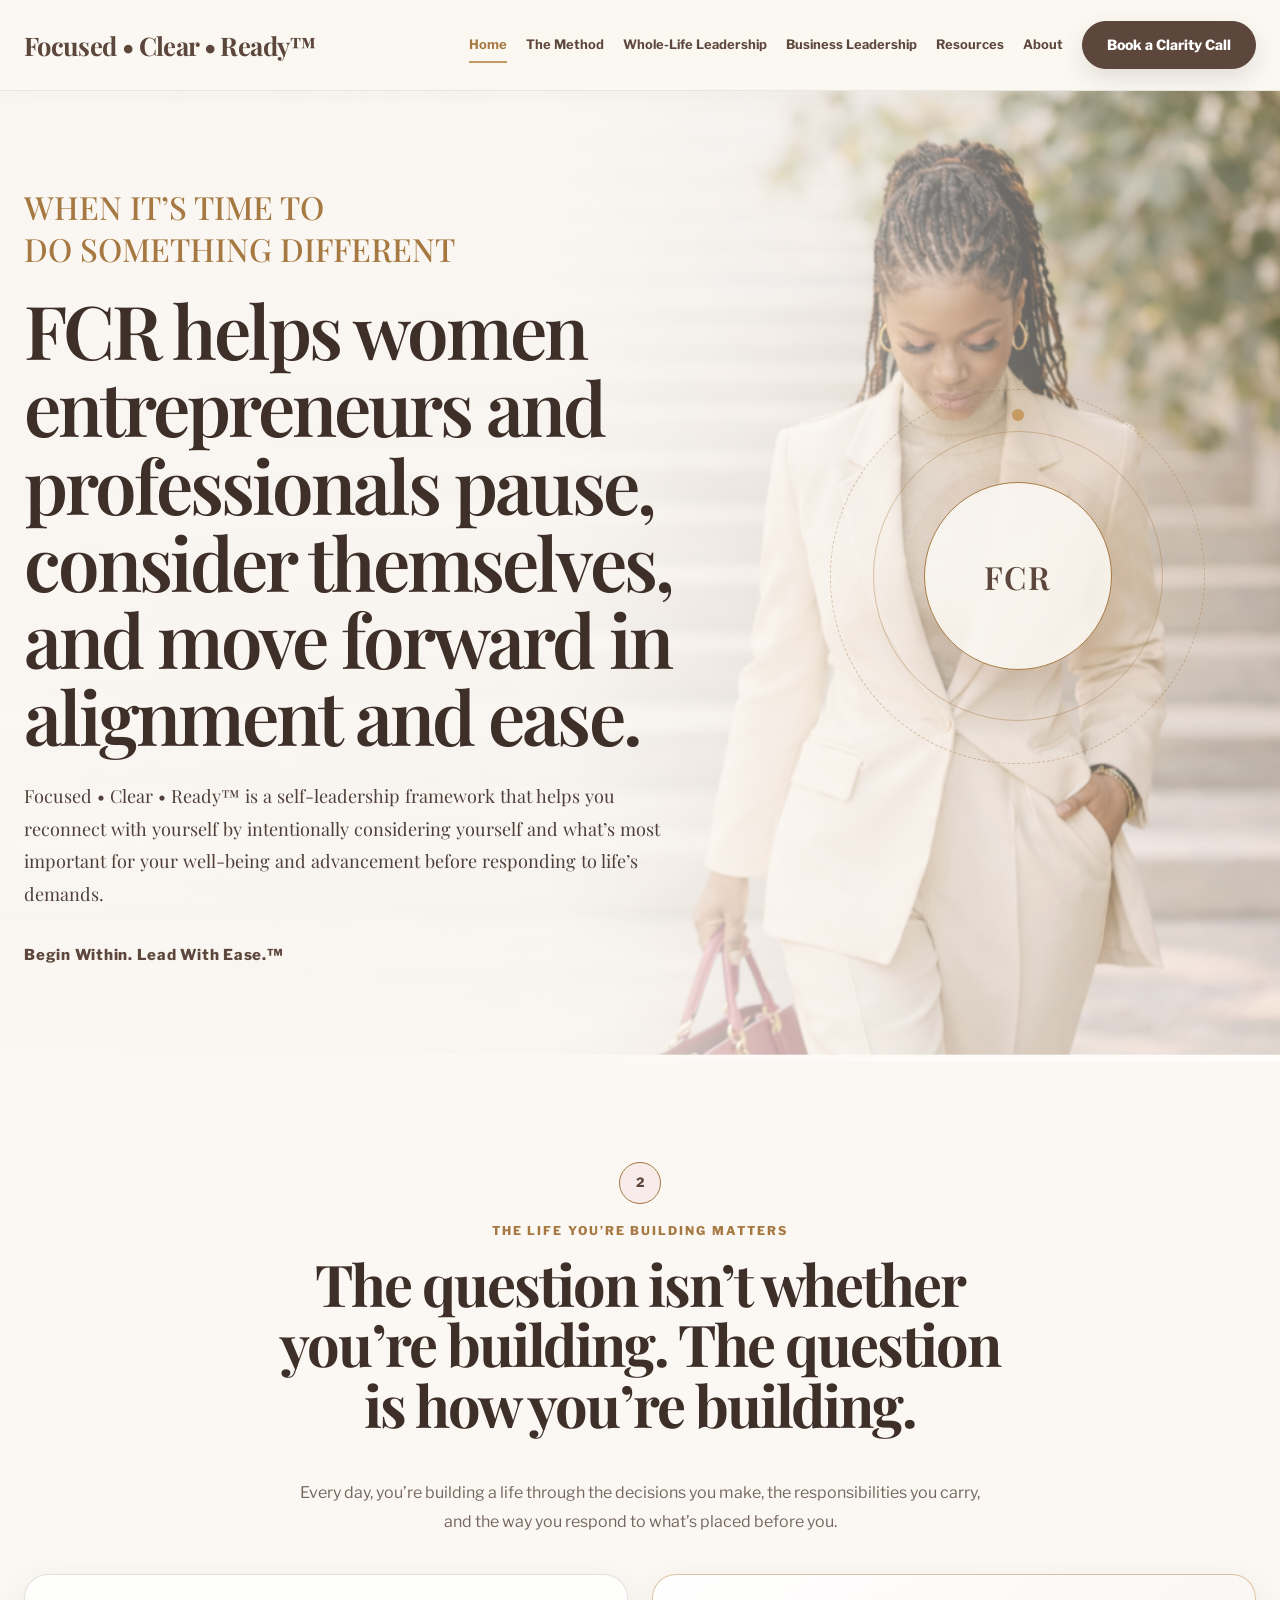
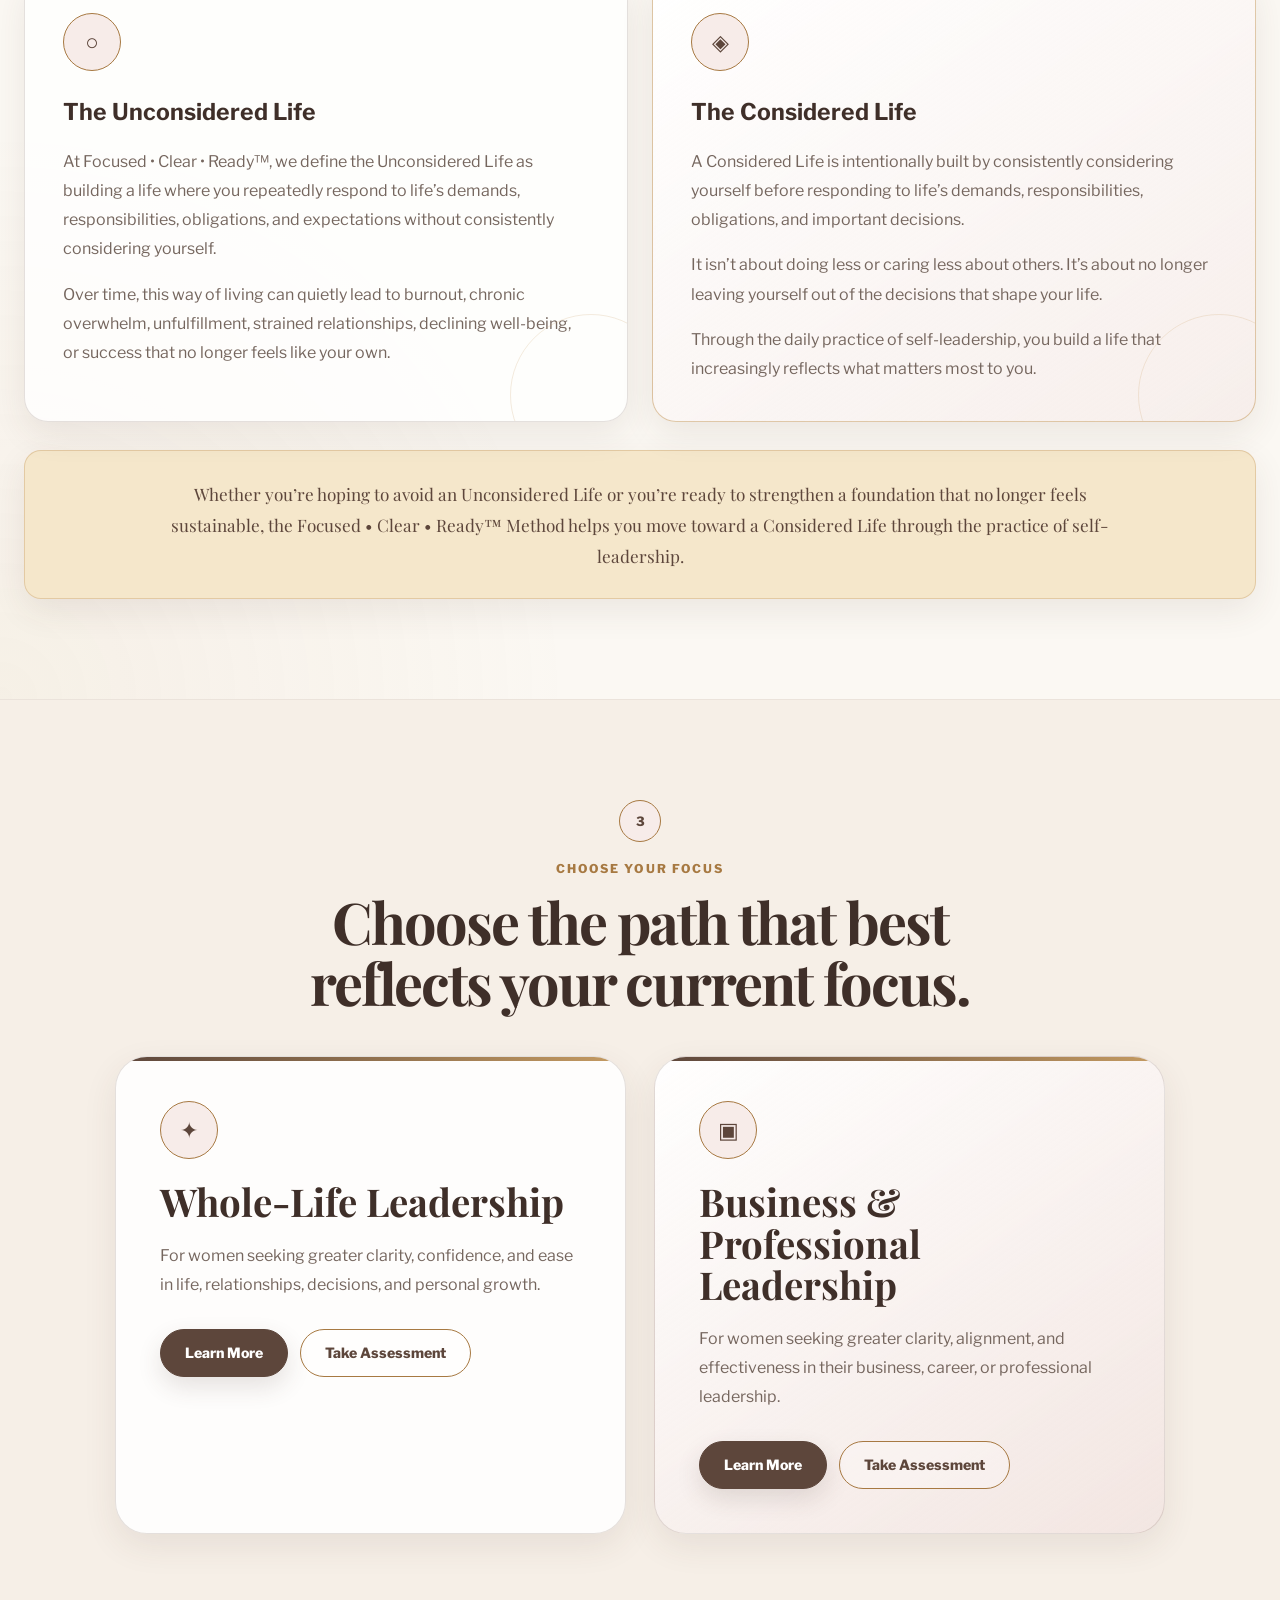
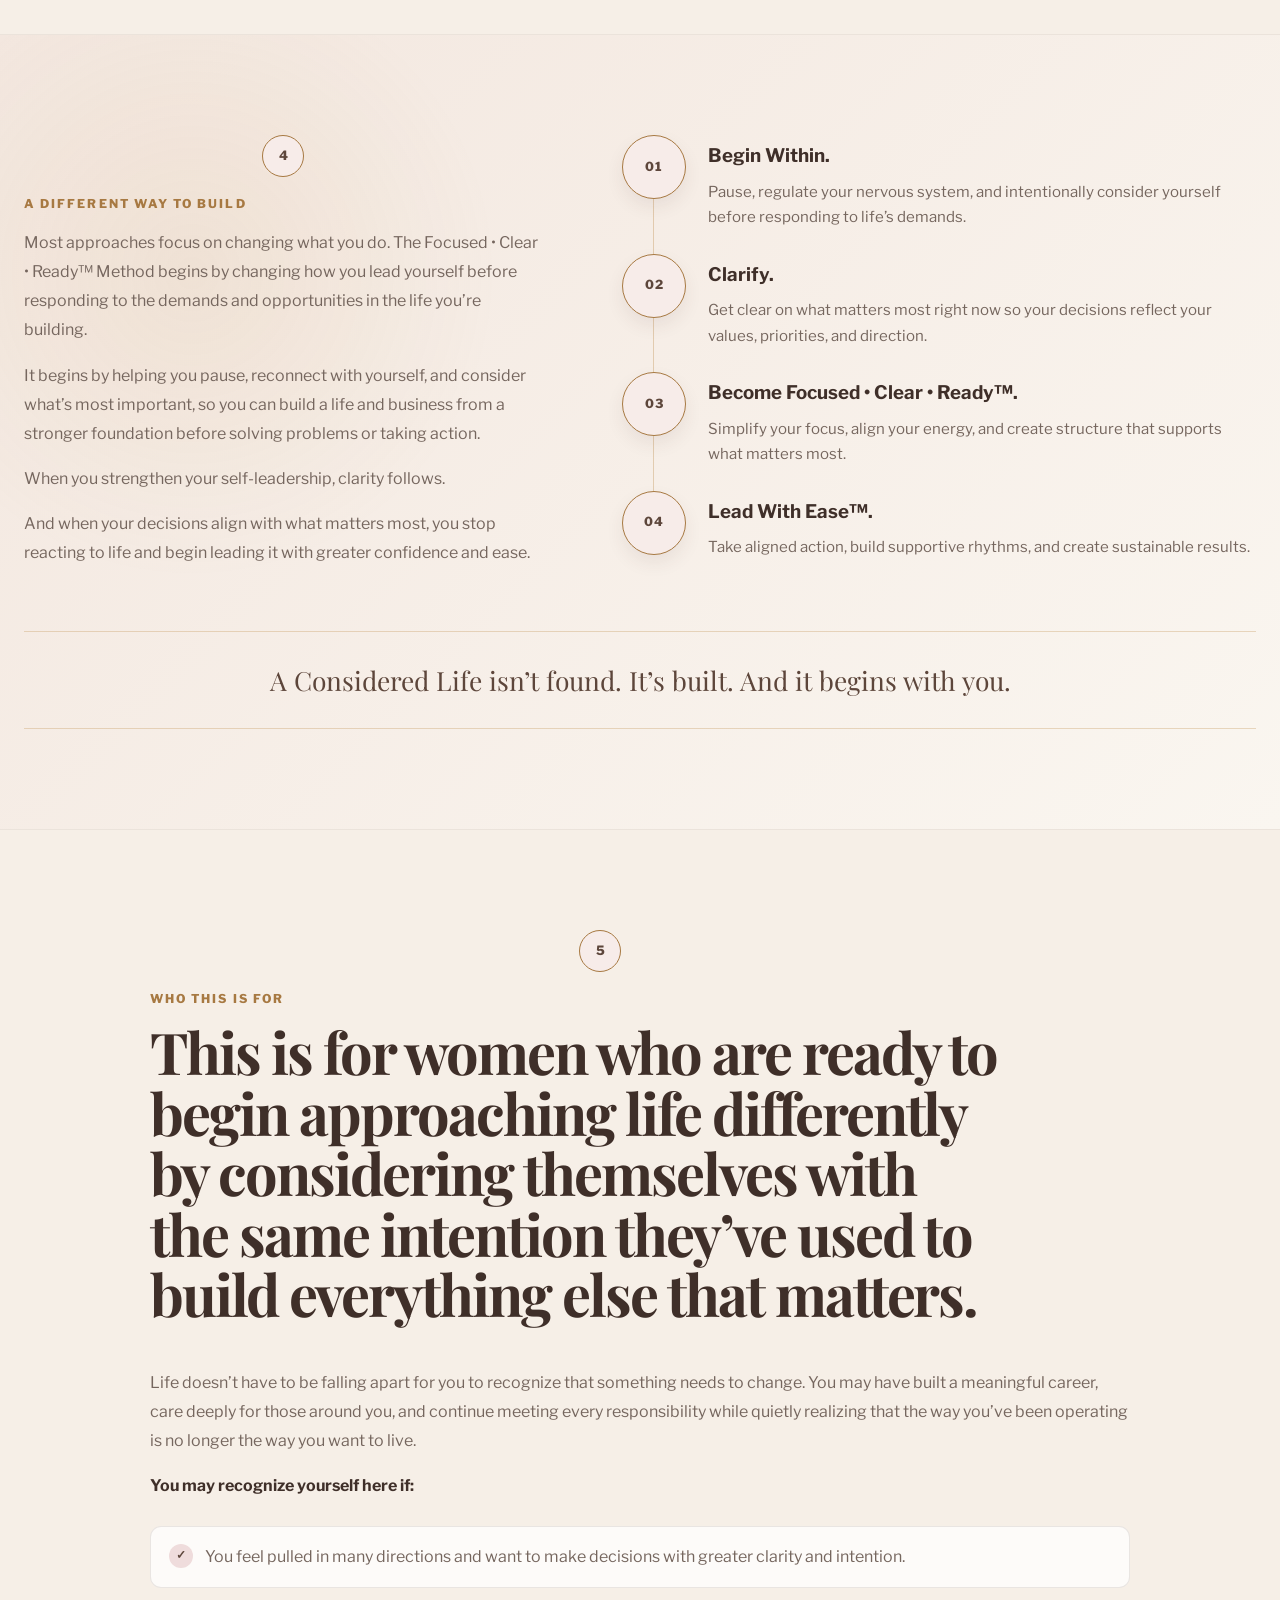
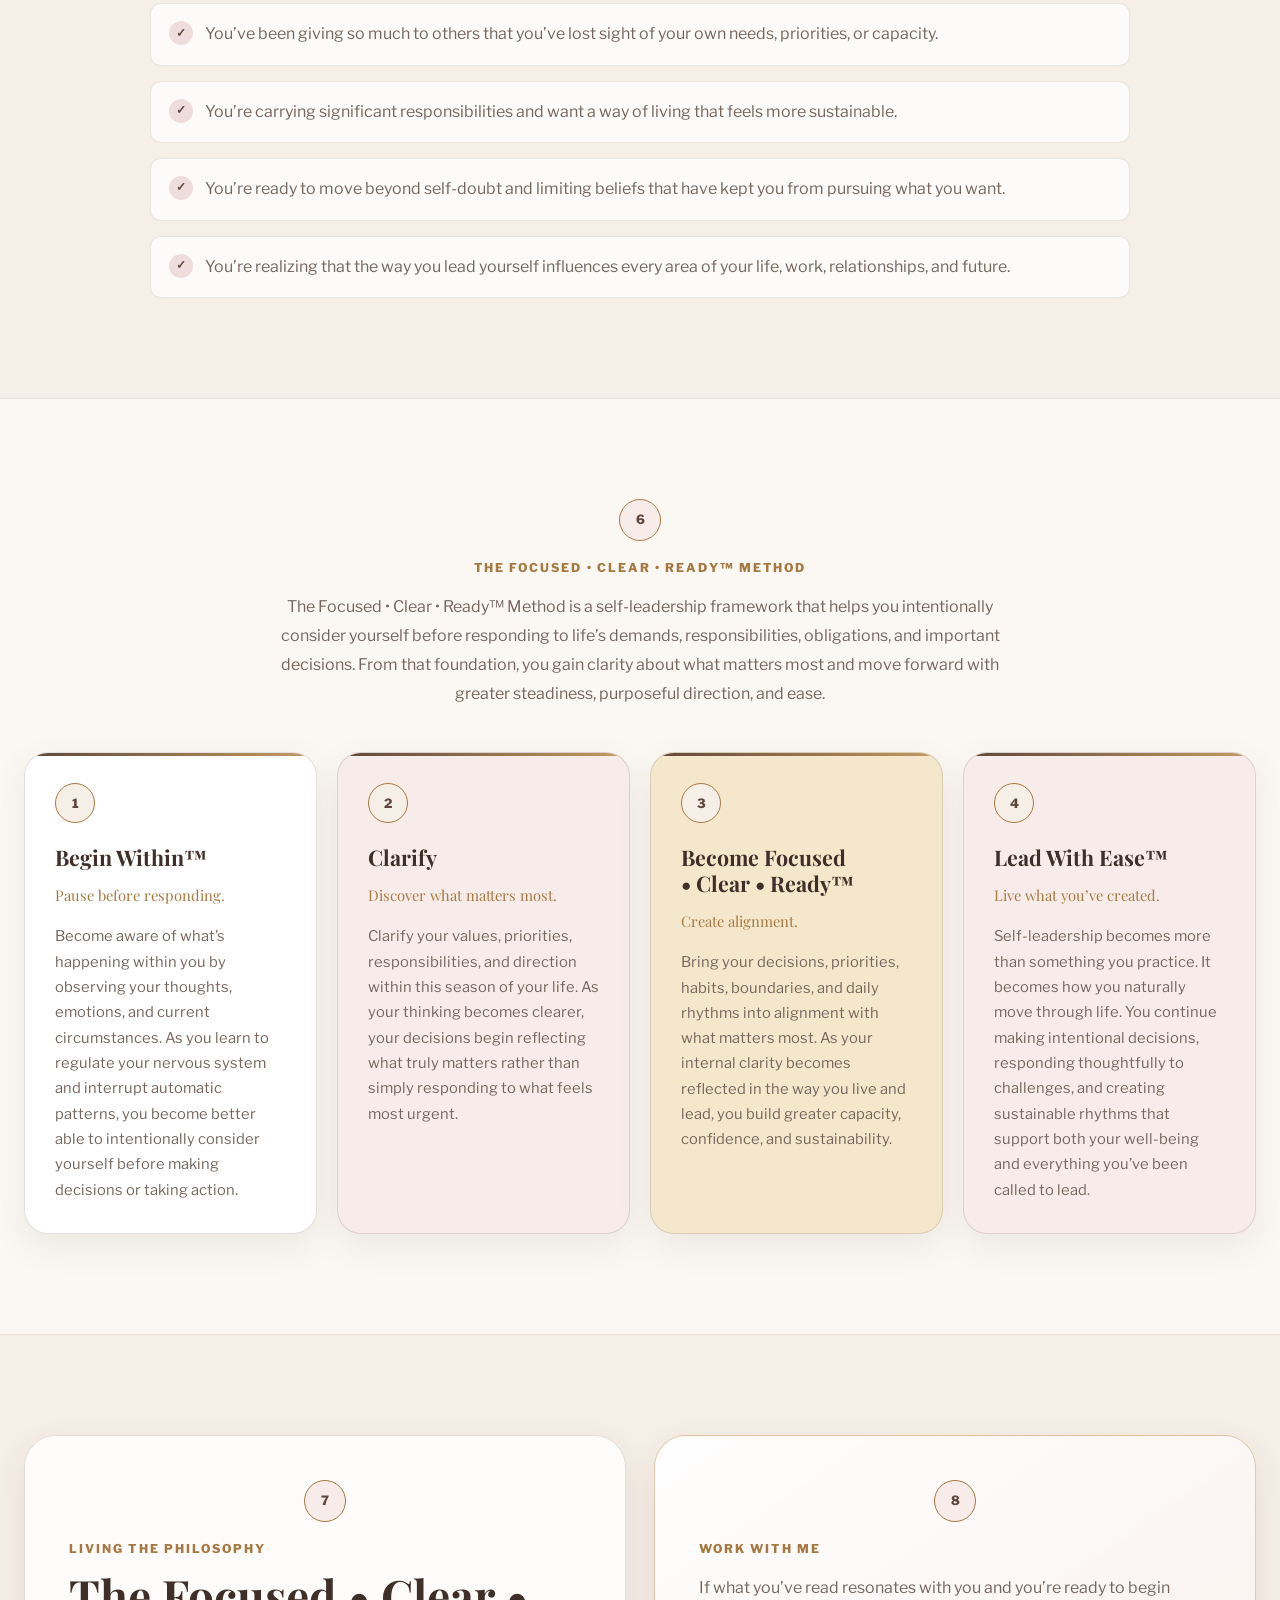
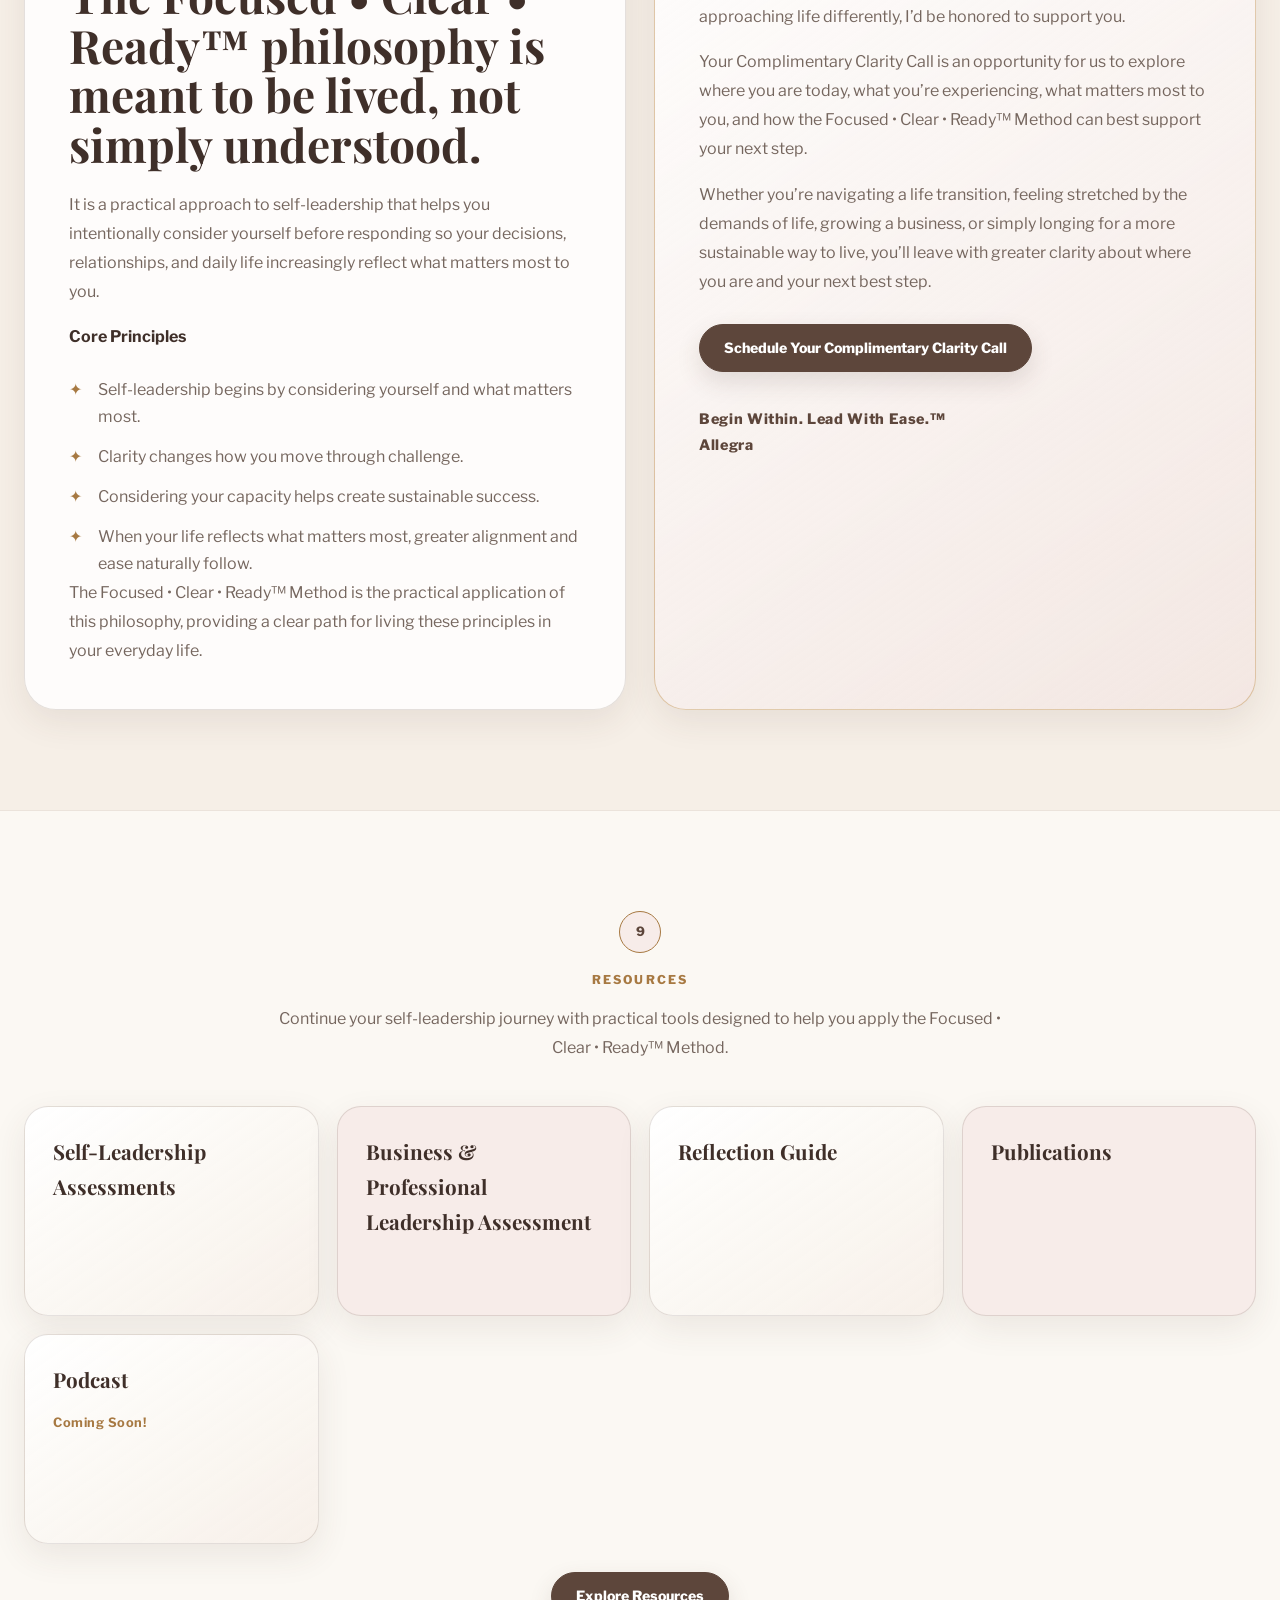
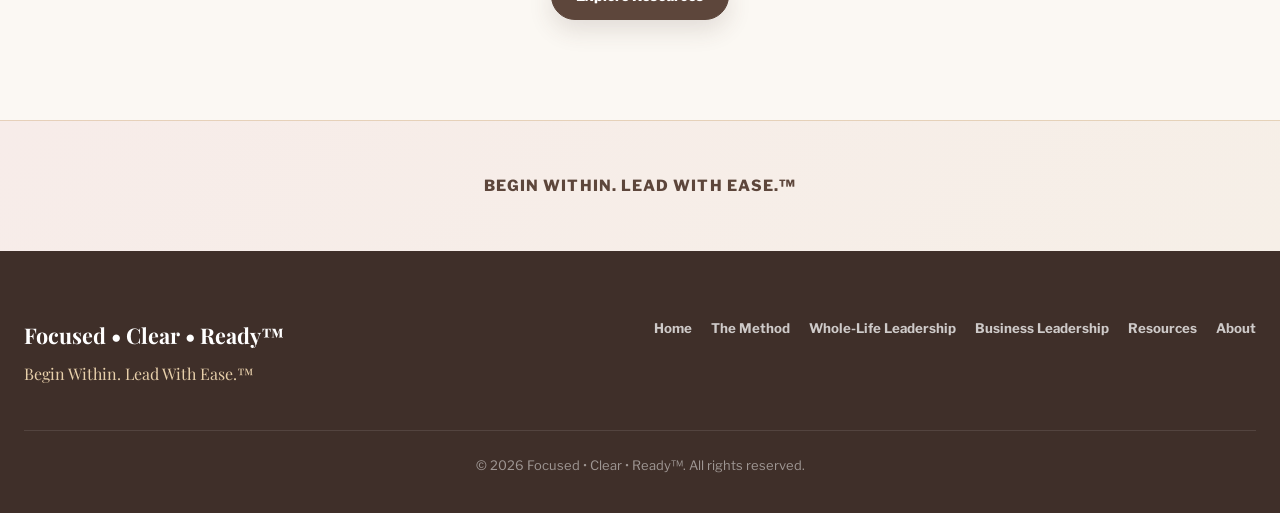
==== commit d5380d32: "website updates 8.10" ====
--- a/index.html
+++ b/index.html
@@ -993,8 +993,8 @@
         <p>
           It begins by helping you pause, reconnect with yourself,
           and consider what’s most important, so you can build a
-          life and business from a stronger foundation, solving
-          problems, or taking action.
+          life and business from a stronger foundation before solving
+          problems or taking action.
         </p>
 
 
@@ -1622,7 +1622,7 @@
       <article class="resource-preview-card">
 
         <h3>
-          Articles
+          Publications
         </h3>
 
       </article>
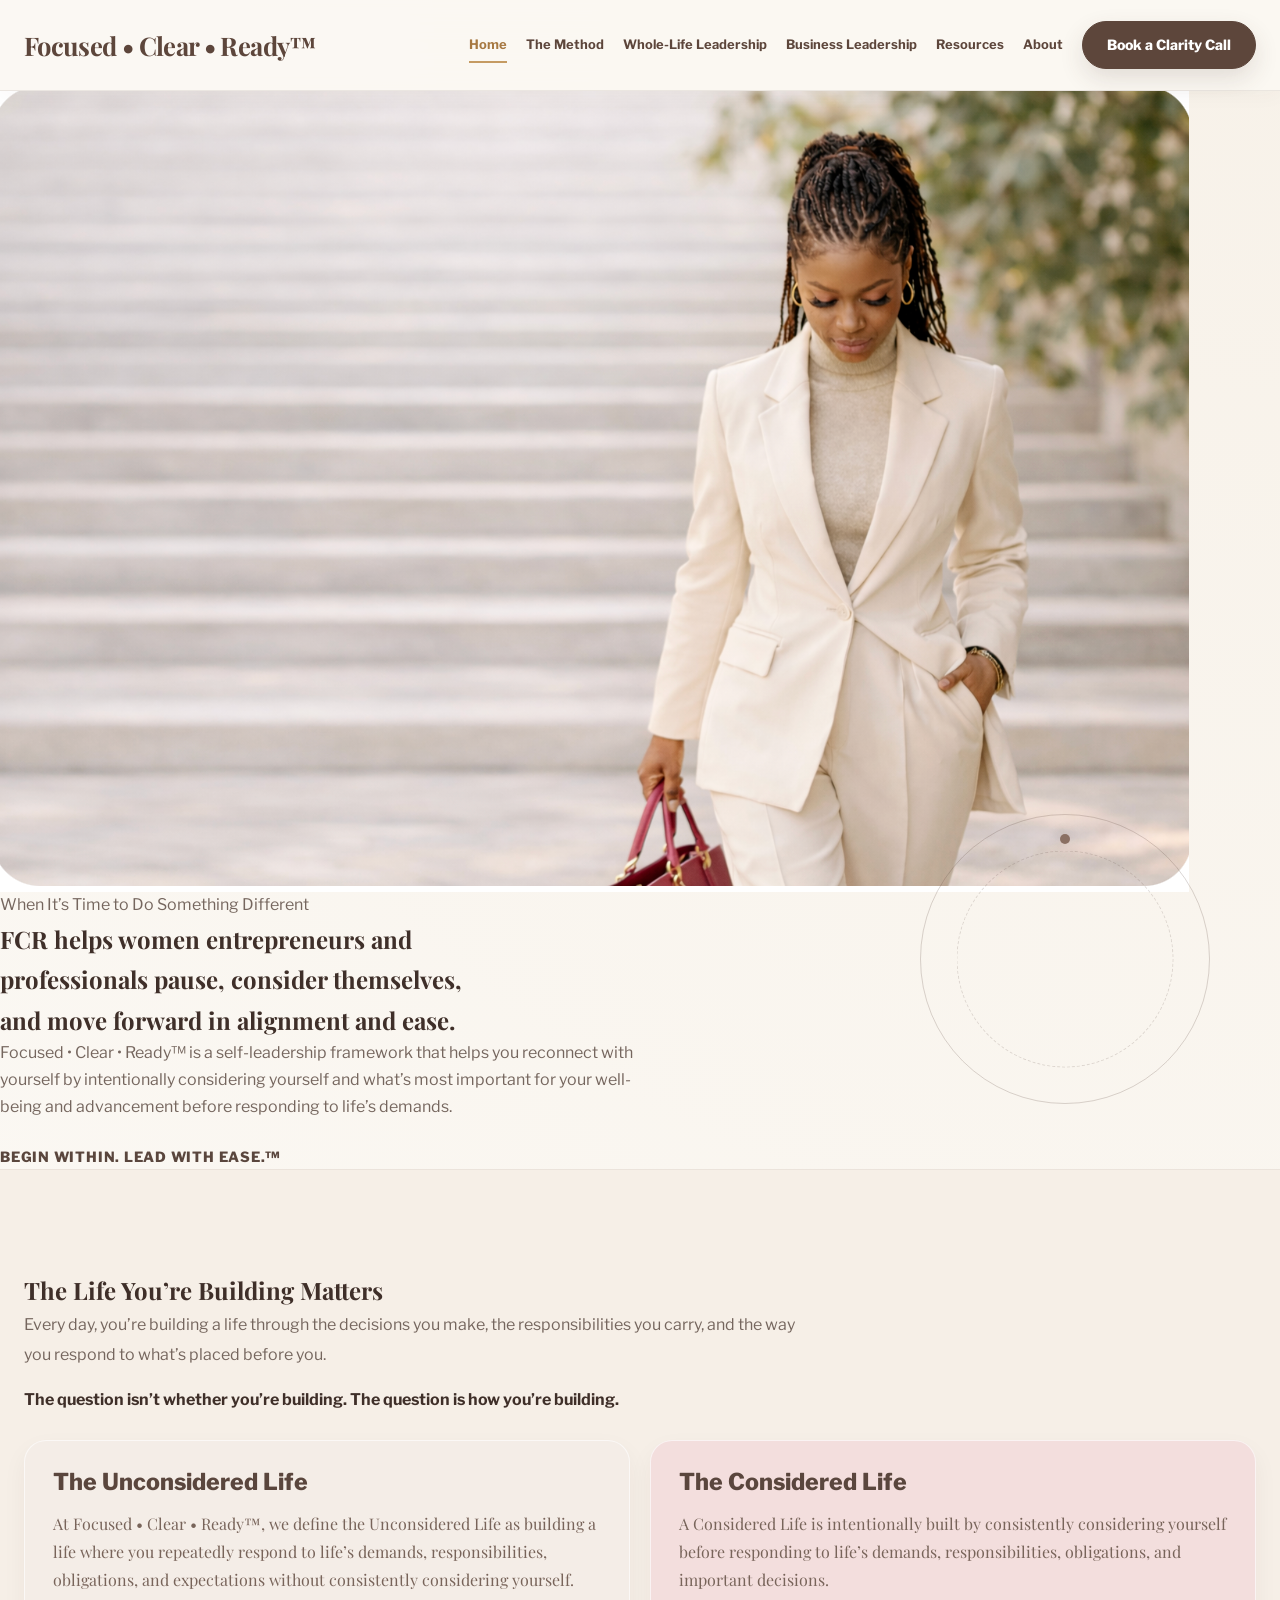
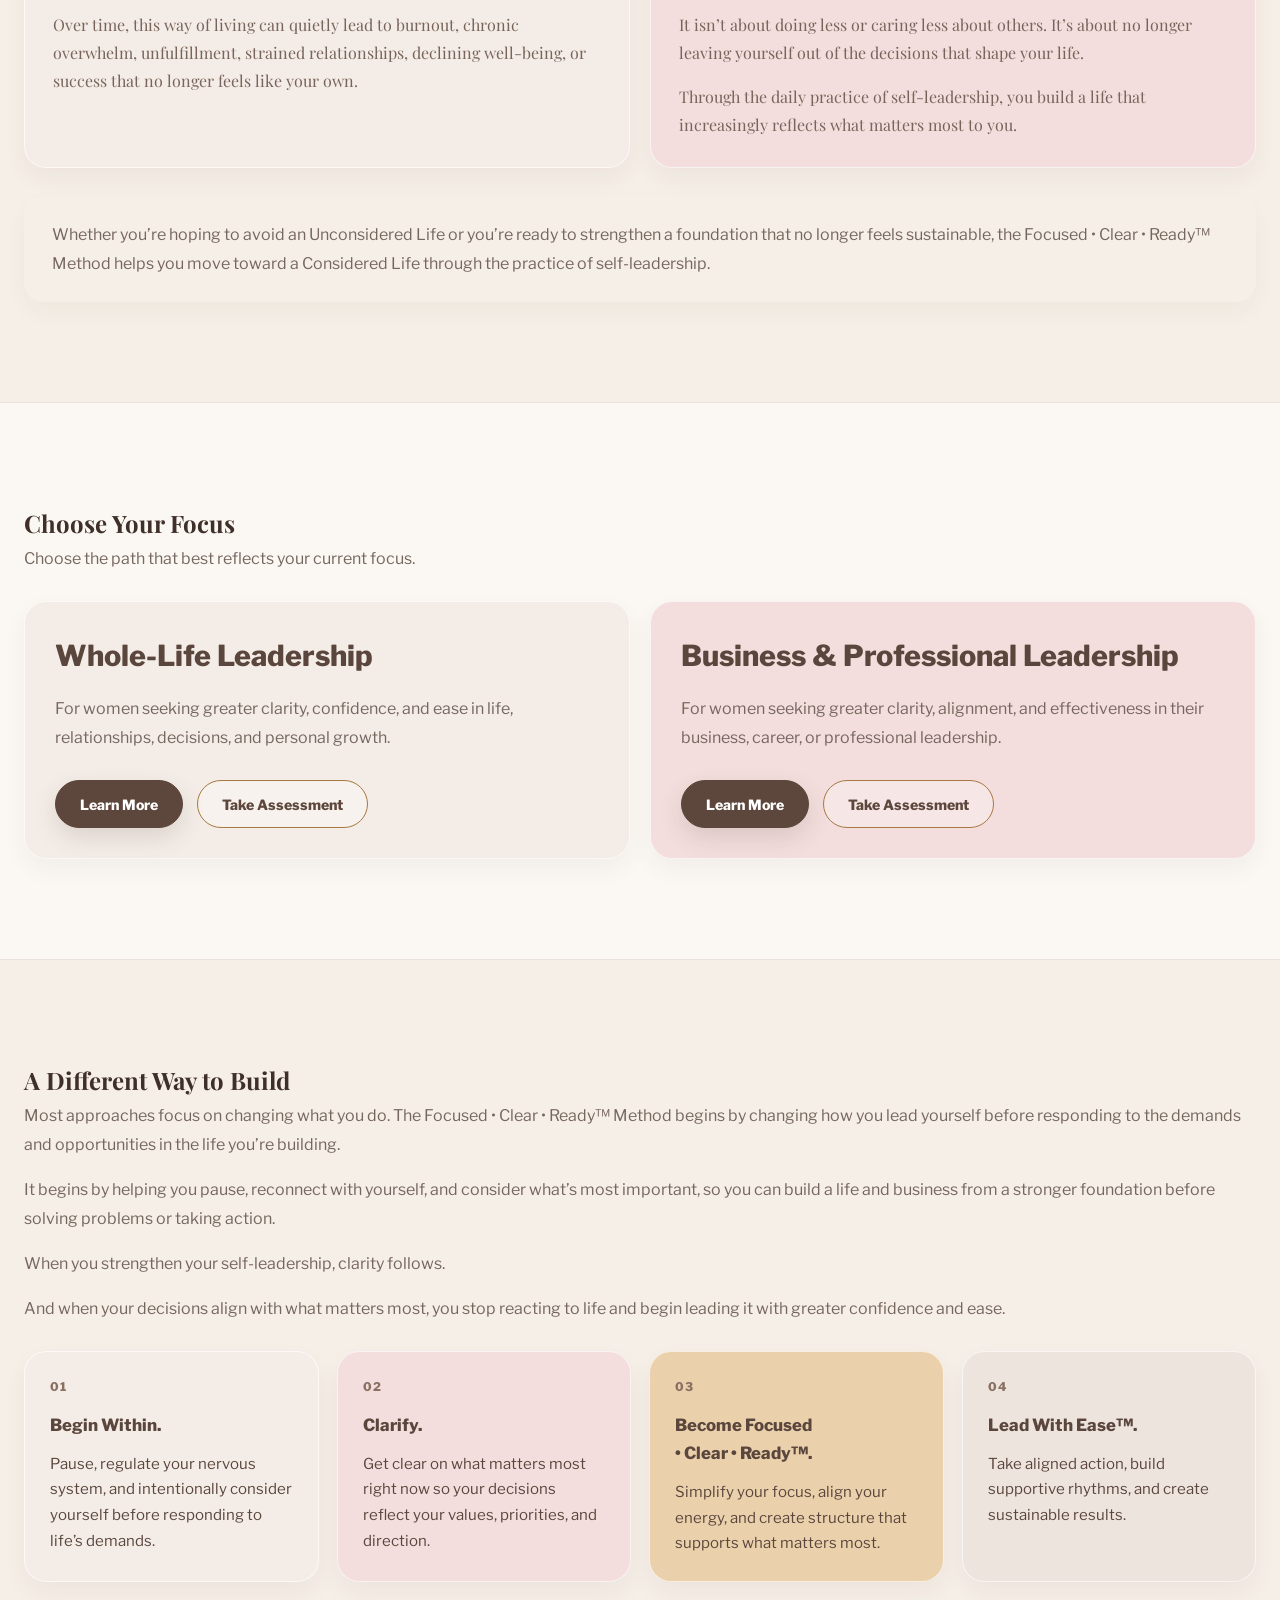
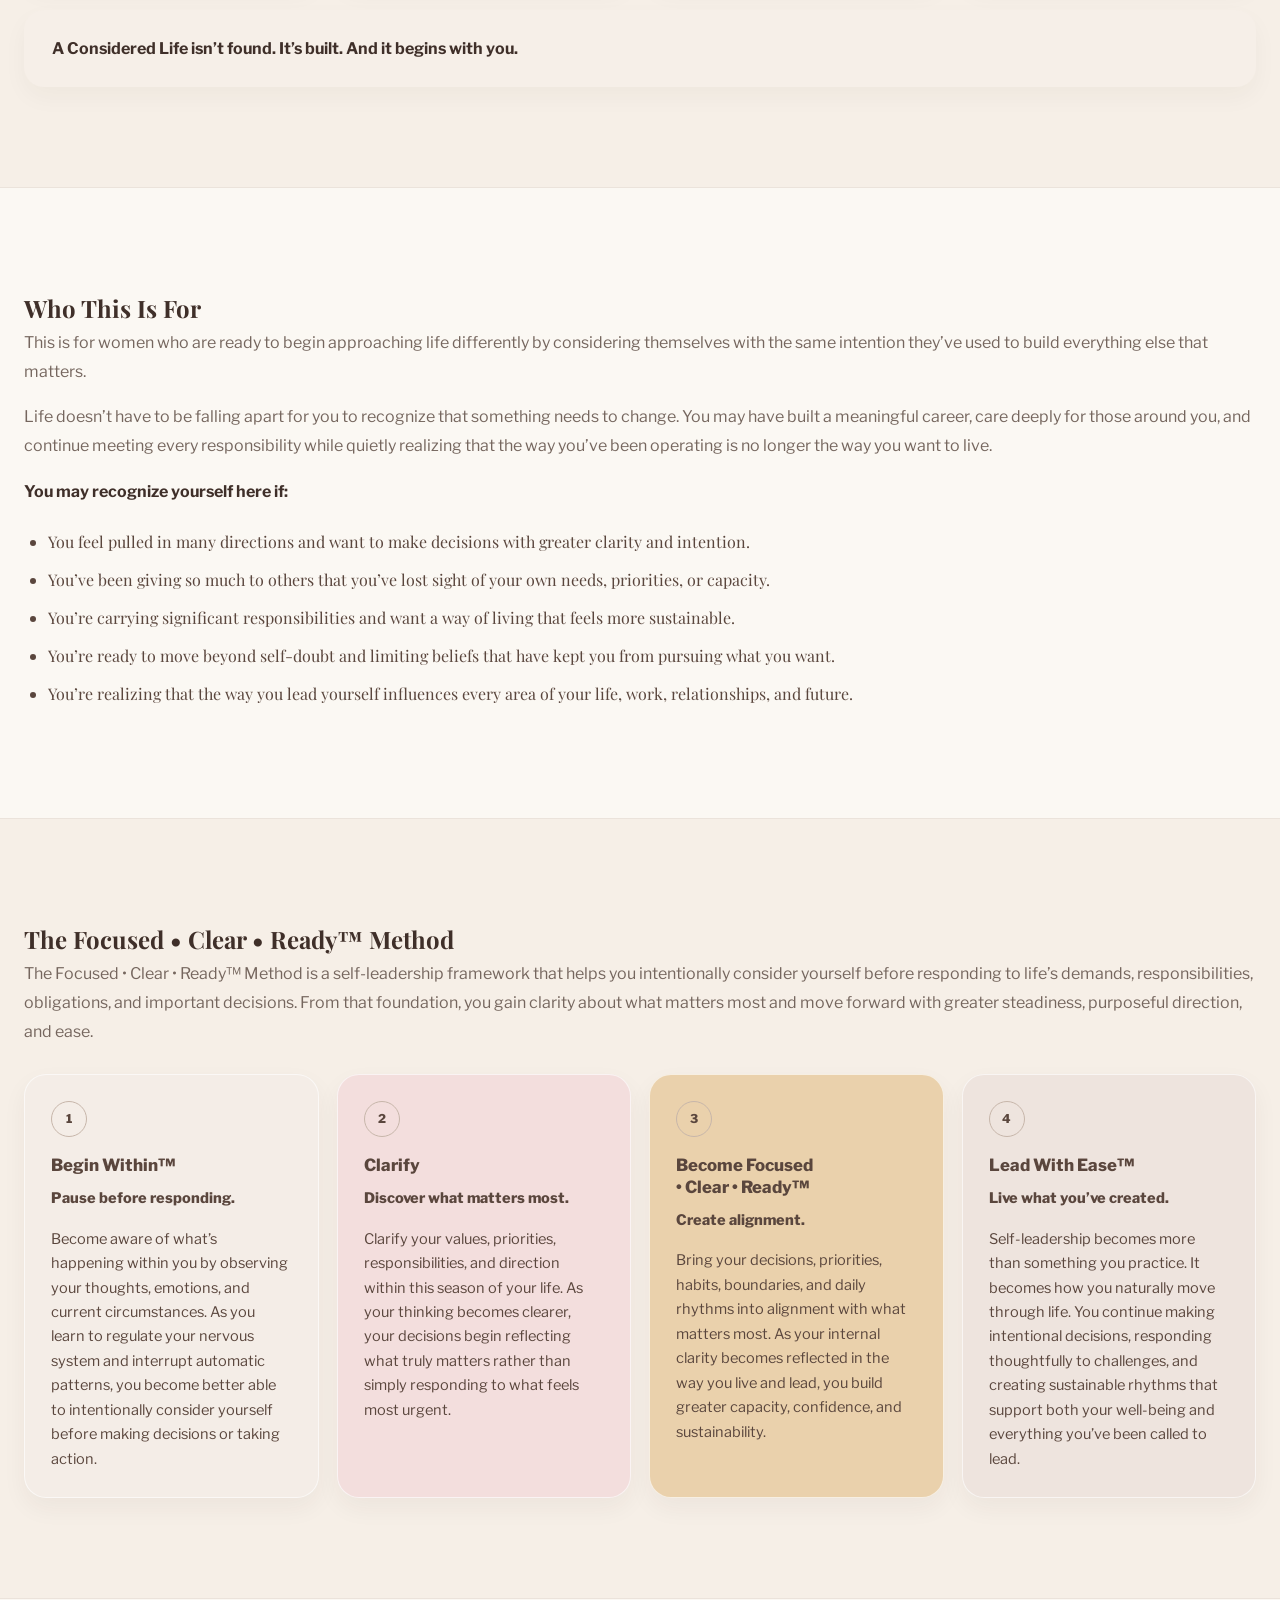
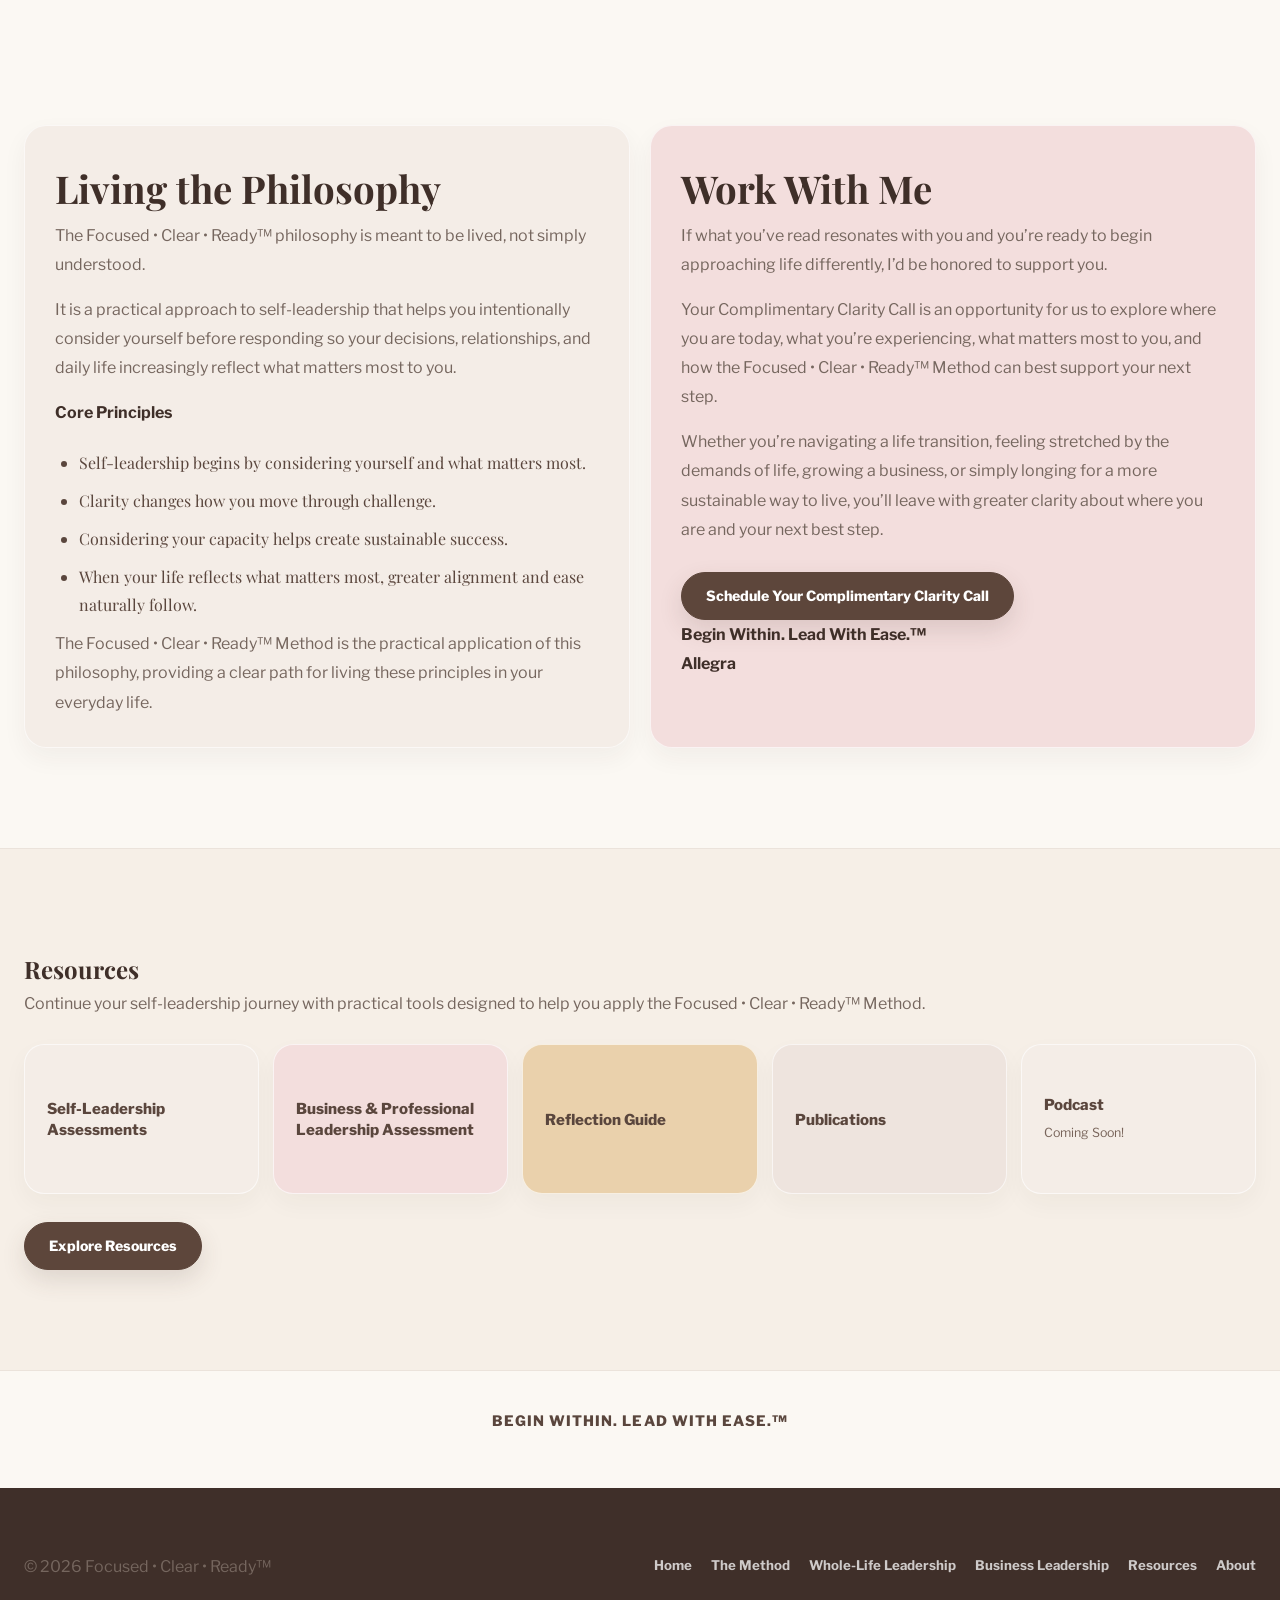
==== commit a03865f8: "Restore original FCR design and finalize site updates" ====
--- a/index.html
+++ b/index.html
@@ -1,5 +1,6 @@
 <!DOCTYPE html>
 <html lang="en">
+
 <head>
   <meta charset="UTF-8">
 
@@ -18,501 +19,768 @@
   </title>
 
   <link rel="preconnect" href="https://fonts.googleapis.com">
-  <link rel="preconnect" href="https://fonts.gstatic.com" crossorigin>
+
+  <link
+    rel="preconnect"
+    href="https://fonts.gstatic.com"
+    crossorigin
+  >
 
   <link
     href="https://fonts.googleapis.com/css2?family=Libre+Franklin:wght@400;500;600;700;800&family=Playfair+Display:wght@400;500;600;700&display=swap"
     rel="stylesheet"
   >
 
-  <link rel="stylesheet" href="css/styles.css">
+  <link
+    rel="stylesheet"
+    href="css/styles.css"
+  >
 
   <style>
 
     /* =====================================================
-       HOMEPAGE ONLY
-       Original FCR look + subtle premium motion
+       HOMEPAGE V1 RESTORATION
+       Current content + original layout + subtle motion
     ===================================================== */
 
-    .homepage-hero {
-      min-height: 720px;
+    .hero-bg {
       position: relative;
       isolation: isolate;
-      overflow: hidden;
-      display: flex;
-      align-items: center;
-      background: var(--cream);
-    }
-
-    .homepage-hero-image {
-      position: absolute;
-      inset: 0;
-      z-index: -4;
-    }
-
-    .homepage-hero-image img {
-      width: 100%;
-      height: 100%;
-      object-fit: cover;
-      object-position: center;
-      animation: hero-image-breathe 18s ease-in-out infinite alternate;
-    }
-
-    @keyframes hero-image-breathe {
+    }
+
+    .hero-bg-image img {
+      animation:
+        hero-v1-breathe
+        18s
+        ease-in-out
+        infinite
+        alternate;
+    }
+
+    @keyframes hero-v1-breathe {
       from {
         transform: scale(1);
       }
 
       to {
-        transform: scale(1.045);
+        transform: scale(1.035);
       }
     }
 
-    .homepage-hero-overlay {
+    .hero-v1-orbit {
+      width: 290px;
+      height: 290px;
+
       position: absolute;
-      inset: 0;
-      z-index: -3;
+      z-index: 2;
+
+      right: 70px;
+      bottom: 65px;
+
+      border:
+        1px solid
+        rgba(90, 70, 61, 0.22);
+
+      border-radius: 50%;
+
+      pointer-events: none;
+
+      animation:
+        hero-v1-spin
+        52s
+        linear
+        infinite;
+    }
+
+    .hero-v1-orbit::before {
+      width: 215px;
+      height: 215px;
+
+      position: absolute;
+
+      top: 50%;
+      left: 50%;
+
+      border:
+        1px dashed
+        rgba(90, 70, 61, 0.18);
+
+      border-radius: 50%;
+
+      content: "";
+
+      transform:
+        translate(
+          -50%,
+          -50%
+        );
+    }
+
+    .hero-v1-orbit::after {
+      width: 10px;
+      height: 10px;
+
+      position: absolute;
+
+      top: 19px;
+      left: 50%;
+
+      border-radius: 50%;
 
       background:
-        linear-gradient(
-          90deg,
-          rgba(251, 248, 243, 0.97) 0%,
-          rgba(251, 248, 243, 0.92) 43%,
-          rgba(251, 248, 243, 0.55) 68%,
-          rgba(251, 248, 243, 0.2) 100%
+        #8a7063;
+
+      box-shadow:
+        0 0 14px
+        rgba(90, 70, 61, 0.2);
+
+      content: "";
+
+      transform:
+        translateX(-50%);
+    }
+
+    @keyframes hero-v1-spin {
+      to {
+        transform: rotate(360deg);
+      }
+    }
+
+    .hero-brand-line {
+      margin-top: 25px;
+
+      color: #5a463d;
+
+      font-family:
+        "Libre Franklin",
+        Arial,
+        sans-serif;
+
+      font-size: 0.88rem;
+
+      font-weight: 800;
+
+      letter-spacing: 0.055em;
+    }
+
+    .hero-content {
+      max-width: 650px;
+    }
+
+    .hero-content h1 {
+      max-width: 630px;
+    }
+
+    .home-intro {
+      max-width: 800px;
+    }
+
+    .home-two-column {
+      display: grid;
+
+      grid-template-columns:
+        repeat(
+          2,
+          minmax(0, 1fr)
         );
-    }
-
-    .homepage-hero-glow {
-      width: 600px;
-      height: 600px;
-
-      position: absolute;
-      z-index: -2;
-
-      top: 50%;
-      right: -130px;
-
-      border-radius: 50%;
+
+      gap: 20px;
+
+      margin-top: 26px;
+    }
+
+    .home-card {
+      min-height: 100%;
+
+      border:
+        1px solid
+        rgba(255, 255, 255, 0.65);
+
+      border-radius: 22px;
+
+      padding: 28px;
 
       background:
-        radial-gradient(
-          circle,
-          rgba(197, 155, 98, 0.14),
-          transparent 68%
+        #f4ede7;
+
+      box-shadow:
+        0 10px 24px
+        rgba(63, 45, 36, 0.05);
+
+      transition:
+        transform 0.25s ease,
+        box-shadow 0.25s ease;
+    }
+
+    .home-card:nth-child(even) {
+      background:
+        #f3dedd;
+    }
+
+    .home-card:hover {
+      transform:
+        translateY(-6px);
+
+      box-shadow:
+        0 18px 40px
+        rgba(63, 45, 36, 0.1);
+    }
+
+    .home-card h3 {
+      margin-bottom: 14px;
+
+      color: #5a463d;
+
+      font-size:
+        clamp(
+          1.2rem,
+          2vw,
+          1.45rem
         );
 
-      transform: translateY(-50%);
-    }
-
-    .homepage-hero-inner {
-      width: min(var(--max-width), calc(100% - 48px));
-
-      margin-inline: auto;
-
-      position: relative;
-
-      display: grid;
-
-      grid-template-columns:
-        minmax(0, 700px)
-        minmax(260px, 1fr);
-
-      align-items: center;
-
-      gap: 55px;
-
-      padding: 95px 0;
-    }
-
-    .homepage-hero-copy {
-      position: relative;
-      z-index: 3;
-    }
-
-    .homepage-hero-copy .hero-kicker {
-      margin-bottom: 22px;
-
-      color: var(--gold-dark);
+      font-weight: 800;
+
+      line-height: 1.18;
+    }
+
+    .home-card p {
+      color: #78645a;
 
       font-family:
         "Playfair Display",
         Georgia,
         serif;
 
+      line-height: 1.76;
+    }
+
+    .home-note {
+      margin-top: 28px;
+
+      border-radius: 20px;
+
+      padding: 24px 28px;
+
+      background:
+        #f6efe8;
+
+      box-shadow:
+        0 10px 24px
+        rgba(63, 45, 36, 0.04);
+    }
+
+    .home-note p {
+      max-width: none !important;
+    }
+
+    .focus-grid-v1 {
+      display: grid;
+
+      grid-template-columns:
+        repeat(
+          2,
+          minmax(0, 1fr)
+        );
+
+      gap: 20px;
+
+      margin-top: 28px;
+    }
+
+    .focus-v1-card {
+      border:
+        1px solid
+        rgba(255, 255, 255, 0.65);
+
+      border-radius: 22px;
+
+      padding: 30px;
+
+      background:
+        #f4ede7;
+
+      box-shadow:
+        0 10px 24px
+        rgba(63, 45, 36, 0.05);
+    }
+
+    .focus-v1-card:nth-child(2) {
+      background:
+        #f3dedd;
+    }
+
+    .focus-v1-card h3 {
+      margin-bottom: 14px;
+
+      color: #5a463d;
+
       font-size:
         clamp(
           1.35rem,
-          2.5vw,
-          2rem
+          2.3vw,
+          1.8rem
         );
 
-      font-weight: 500;
+      font-weight: 800;
+    }
+
+    .framework-v1 {
+      display: grid;
+
+      grid-template-columns:
+        repeat(
+          4,
+          minmax(0, 1fr)
+        );
+
+      gap: 18px;
+
+      margin-top: 28px;
+    }
+
+    .framework-v1-card {
+      border:
+        1px solid
+        rgba(255, 255, 255, 0.65);
+
+      border-radius: 22px;
+
+      padding: 25px;
+
+      box-shadow:
+        0 10px 24px
+        rgba(63, 45, 36, 0.05);
+    }
+
+    .framework-v1-card:nth-child(1) {
+      background: #f4ede7;
+    }
+
+    .framework-v1-card:nth-child(2) {
+      background: #f3dedd;
+    }
+
+    .framework-v1-card:nth-child(3) {
+      background: #ead1ac;
+    }
+
+    .framework-v1-card:nth-child(4) {
+      background: #eee4de;
+    }
+
+    .framework-v1-card span {
+      display: block;
+
+      margin-bottom: 13px;
+
+      color: #8a7063;
+
+      font-size: 0.75rem;
+
+      font-weight: 800;
+
+      letter-spacing: 0.11em;
+    }
+
+    .framework-v1-card h3 {
+      margin-bottom: 12px;
+
+      color: #5a463d;
+
+      font-size: 1.05rem;
+
+      font-weight: 800;
+    }
+
+    .framework-v1-card p {
+      color: #5a463d;
+
+      font-size: 0.94rem !important;
+
+      line-height: 1.7 !important;
+    }
+
+    .method-grid-v1 {
+      display: grid;
+
+      grid-template-columns:
+        repeat(
+          4,
+          minmax(0, 1fr)
+        );
+
+      gap: 18px;
+
+      margin-top: 28px;
+    }
+
+    .method-card-v1 {
+      min-height: 270px;
+
+      border:
+        1px solid
+        rgba(255, 255, 255, 0.65);
+
+      border-radius: 22px;
+
+      padding: 26px;
+
+      box-shadow:
+        0 10px 24px
+        rgba(63, 45, 36, 0.05);
+
+      transition:
+        transform 0.25s ease,
+        box-shadow 0.25s ease;
+    }
+
+    .method-card-v1:nth-child(1) {
+      background: #f4ede7;
+    }
+
+    .method-card-v1:nth-child(2) {
+      background: #f3dedd;
+    }
+
+    .method-card-v1:nth-child(3) {
+      background: #ead1ac;
+    }
+
+    .method-card-v1:nth-child(4) {
+      background: #eee4de;
+    }
+
+    .method-card-v1:hover {
+      transform:
+        translateY(-7px);
+
+      box-shadow:
+        0 18px 40px
+        rgba(63, 45, 36, 0.1);
+    }
+
+    .method-card-v1 .method-number-v1 {
+      display: inline-grid;
+
+      width: 36px;
+      height: 36px;
+
+      margin-bottom: 18px;
+
+      place-items: center;
+
+      border:
+        1px solid
+        #c7b6aa;
+
+      border-radius: 50%;
+
+      color: #5a463d;
+
+      font-size: 0.76rem;
+
+      font-weight: 800;
+    }
+
+    .method-card-v1 h3 {
+      margin-bottom: 9px;
+
+      color: #5a463d;
+
+      font-size: 1.05rem;
+
+      font-weight: 800;
 
       line-height: 1.3;
-
-      text-transform: uppercase;
-    }
-
-    .homepage-hero-copy h1 {
-      margin-bottom: 26px;
-
-      color: var(--brown-deep);
+    }
+
+    .method-card-v1 .method-tagline-v1 {
+      margin-bottom: 12px;
+
+      color: #5a463d;
+
+      font-family:
+        "Libre Franklin",
+        Arial,
+        sans-serif;
+
+      font-size: 0.8rem;
+
+      font-weight: 800;
+    }
+
+    .method-card-v1 p {
+      color: #5a463d;
+
+      font-size: 0.91rem !important;
+
+      line-height: 1.68 !important;
+    }
+
+    .home-list {
+      margin:
+        22px
+        0
+        0;
+
+      padding-left: 24px;
+    }
+
+    .home-list li {
+      margin-bottom: 10px;
+
+      color: #5a463d;
 
       font-family:
         "Playfair Display",
         Georgia,
         serif;
 
+      line-height: 1.75;
+    }
+
+    .home-split {
+      display: grid;
+
+      grid-template-columns:
+        repeat(
+          2,
+          minmax(0, 1fr)
+        );
+
+      gap: 20px;
+
+      margin-top: 26px;
+    }
+
+    .home-split-card {
+      border:
+        1px solid
+        rgba(255, 255, 255, 0.65);
+
+      border-radius: 22px;
+
+      padding: 30px;
+
+      background: #f4ede7;
+
+      box-shadow:
+        0 10px 24px
+        rgba(63, 45, 36, 0.05);
+    }
+
+    .home-split-card:nth-child(2) {
+      background: #f3dedd;
+    }
+
+    .home-split-card h2 {
       font-size:
         clamp(
-          3rem,
-          5.8vw,
-          5.6rem
+          1.8rem,
+          3vw,
+          2.6rem
+        ) !important;
+    }
+
+    .resource-grid-v1 {
+      display: grid;
+
+      grid-template-columns:
+        repeat(
+          5,
+          minmax(0, 1fr)
         );
 
-      font-weight: 600;
-
-      line-height: 1.04;
-
-      letter-spacing: -0.04em;
-    }
-
-    .homepage-hero-copy .hero-description {
-      max-width: 660px;
-
-      color: var(--text);
+      gap: 14px;
+
+      margin-top: 26px;
+    }
+
+    .resource-v1-card {
+      min-height: 150px;
+
+      display: flex;
+
+      align-items: center;
+
+      border:
+        1px solid
+        rgba(255, 255, 255, 0.65);
+
+      border-radius: 20px;
+
+      padding: 22px;
+
+      background: #f4ede7;
+
+      box-shadow:
+        0 10px 24px
+        rgba(63, 45, 36, 0.04);
+    }
+
+    .resource-v1-card:nth-child(2) {
+      background: #f3dedd;
+    }
+
+    .resource-v1-card:nth-child(3) {
+      background: #ead1ac;
+    }
+
+    .resource-v1-card:nth-child(4) {
+      background: #eee4de;
+    }
+
+    .resource-v1-card:nth-child(5) {
+      background: #f4ede7;
+    }
+
+    .resource-v1-card h3 {
+      color: #5a463d;
+
+      font-size: 0.94rem;
+
+      font-weight: 800;
+
+      line-height: 1.4;
+    }
+
+    .resource-v1-card p {
+      margin-top: 7px;
+
+      color: #78645a;
+
+      font-size: 0.78rem !important;
 
       font-family:
-        "Playfair Display",
-        Georgia,
-        serif;
-
-      font-size: 1.13rem;
-
-      line-height: 1.8;
-    }
-
-    .homepage-hero-signature {
-      margin-top: 31px;
-
-      color: var(--brown);
+        "Libre Franklin",
+        Arial,
+        sans-serif !important;
+    }
+
+    .home-closing-v1 {
+      padding:
+        38px
+        20px
+        55px;
+
+      text-align: center;
+    }
+
+    .home-closing-v1 p {
+      color: #5a463d;
 
       font-family:
         "Libre Franklin",
         Arial,
         sans-serif;
 
-      font-size: 0.94rem;
+      font-size: 0.9rem;
 
       font-weight: 800;
 
-      letter-spacing: 0.05em;
-    }
-
-
-    /* =====================================================
-       HERO MOTION
-    ===================================================== */
-
-    .homepage-motion {
-      min-height: 430px;
-
-      position: relative;
-
-      display: grid;
-      place-items: center;
-    }
-
-    .homepage-motion-center {
-      width: 188px;
-      height: 188px;
-
-      position: relative;
-      z-index: 3;
-
-      display: grid;
-      place-items: center;
-
-      border: 1px solid var(--gold-dark);
-
-      border-radius: 50%;
-
-      background:
-        rgba(251, 248, 243, 0.86);
-
-      box-shadow:
-        0 0 0 20px rgba(197, 155, 98, 0.06),
-        0 24px 55px rgba(76, 57, 48, 0.13);
-
-      backdrop-filter: blur(5px);
-    }
-
-    .homepage-motion-center span {
-      color: var(--brown);
-
-      font-family:
-        "Playfair Display",
-        Georgia,
-        serif;
-
-      font-size: 2rem;
-
-      font-weight: 600;
-
-      letter-spacing: 0.05em;
-    }
-
-    .homepage-orbit {
-      position: absolute;
-
-      border:
-        1px solid
-        rgba(167, 121, 66, 0.4);
-
-      border-radius: 50%;
-
-      pointer-events: none;
-    }
-
-    .homepage-orbit.one {
-      width: 290px;
-      height: 290px;
-
-      animation:
-        homepage-orbit-reverse
-        55s
-        linear
-        infinite;
-    }
-
-    .homepage-orbit.two {
-      width: 375px;
-      height: 375px;
-
-      border-style: dashed;
-
-      animation:
-        homepage-orbit
-        34s
-        linear
-        infinite;
-    }
-
-    .homepage-orbit-dot {
-      width: 12px;
-      height: 12px;
-
-      position: absolute;
-
-      top: 19px;
-      left: 50%;
-
-      border-radius: 50%;
-
-      background: var(--gold);
-
-      box-shadow:
-        0 0 20px
-        rgba(197, 155, 98, 0.5);
-
-      transform: translateX(-50%);
-    }
-
-    @keyframes homepage-orbit {
-      to {
-        transform: rotate(360deg);
+      letter-spacing: 0.07em;
+    }
+
+    @media (max-width: 1000px) {
+
+      .framework-v1,
+      .method-grid-v1 {
+        grid-template-columns:
+          repeat(
+            2,
+            minmax(0, 1fr)
+          );
       }
-    }
-
-    @keyframes homepage-orbit-reverse {
-      to {
-        transform: rotate(-360deg);
+
+      .resource-grid-v1 {
+        grid-template-columns:
+          repeat(
+            2,
+            minmax(0, 1fr)
+          );
       }
-    }
-
-
-    /* =====================================================
-       HOME SUPPORTING STYLES
-    ===================================================== */
-
-    .section-number {
-      width: 42px;
-      height: 42px;
-
-      margin: 0 auto 18px;
-
-      display: grid;
-      place-items: center;
-
-      border: 1px solid var(--gold-dark);
-
-      border-radius: 50%;
-
-      background: var(--blush-soft);
-
-      color: var(--brown);
-
-      font-size: 0.8rem;
-
-      font-weight: 800;
-    }
-
-    .plain-brand-line {
-      margin-top: 34px !important;
-
-      color: var(--brown) !important;
-
-      font-family:
-        "Libre Franklin",
-        Arial,
-        sans-serif !important;
-
-      font-size: 0.9rem !important;
-
-      font-style: normal !important;
-
-      font-weight: 800;
-
-      letter-spacing: 0.045em;
-    }
-
-    .resources-coming-soon {
-      margin-top: 12px;
-
-      color: var(--gold-dark) !important;
-
-      font-size: 0.8rem !important;
-
-      font-weight: 700;
-
-      letter-spacing: 0.04em;
-    }
-
-    .home-closing {
-      padding: 52px 20px;
-
-      border-top:
-        1px solid
-        rgba(197, 155, 98, 0.35);
-
-      background:
-        linear-gradient(
-          135deg,
-          var(--blush-soft),
-          var(--cream)
-        );
-
-      text-align: center;
-    }
-
-    .home-closing p {
-      color: var(--brown);
-
-      font-family:
-        "Libre Franklin",
-        Arial,
-        sans-serif;
-
-      font-size: 0.96rem;
-
-      font-weight: 800;
-
-      letter-spacing: 0.07em;
-    }
-
-
-    /* =====================================================
-       RESPONSIVE
-    ===================================================== */
-
-    @media (max-width: 900px) {
-
-      .homepage-hero {
+
+      .hero-v1-orbit {
+        width: 220px;
+        height: 220px;
+
+        right: 35px;
+        bottom: 40px;
+      }
+
+    }
+
+    @media (max-width: 760px) {
+
+      .hero-bg {
+        min-height: 620px;
+      }
+
+      .hero-overlay {
+        background:
+          linear-gradient(
+            180deg,
+            rgba(239, 230, 222, 0.9) 0%,
+            rgba(239, 230, 222, 0.78) 55%,
+            rgba(239, 230, 222, 0.38) 100%
+          );
+      }
+
+      .hero-content {
+        padding:
+          44px
+          26px;
+
+        max-width: 100%;
+      }
+
+      .hero-content h1 {
+        font-size:
+          clamp(
+            2.65rem,
+            12vw,
+            3.8rem
+          );
+      }
+
+      .hero-v1-orbit {
+        width: 175px;
+        height: 175px;
+
+        right: -40px;
+        bottom: 26px;
+
+        opacity: 0.7;
+      }
+
+      .home-two-column,
+      .focus-grid-v1,
+      .framework-v1,
+      .method-grid-v1,
+      .home-split,
+      .resource-grid-v1 {
+        grid-template-columns: 1fr;
+      }
+
+      .home-card,
+      .focus-v1-card,
+      .home-split-card {
+        padding: 24px;
+      }
+
+      .method-card-v1 {
         min-height: auto;
       }
 
-      .homepage-hero-overlay {
-        background:
-          linear-gradient(
-            rgba(251, 248, 243, 0.88),
-            rgba(251, 248, 243, 0.94)
-          );
-      }
-
-      .homepage-hero-inner {
-        grid-template-columns: 1fr;
-
-        padding:
-          75px
-          0
-          55px;
-      }
-
-      .homepage-motion {
-        min-height: 370px;
-      }
-    }
-
-
-    @media (max-width: 680px) {
-
-      .homepage-hero-inner {
-        width:
-          min(
-            100% - 28px,
-            var(--max-width)
-          );
-      }
-
-      .homepage-hero-copy .hero-kicker {
-        font-size: 1.25rem;
-      }
-
-      .homepage-hero-copy h1 {
-        font-size:
-          clamp(
-            2.8rem,
-            14vw,
-            4rem
-          );
-      }
-
-      .homepage-hero-copy .hero-description {
-        font-size: 1rem;
-      }
-
-      .homepage-motion {
-        min-height: 320px;
-      }
-
-      .homepage-motion-center {
-        width: 150px;
-        height: 150px;
-      }
-
-      .homepage-motion-center span {
-        font-size: 1.6rem;
-      }
-
-      .homepage-orbit.one {
-        width: 235px;
-        height: 235px;
-      }
-
-      .homepage-orbit.two {
-        width: 290px;
-        height: 290px;
-      }
-    }
-
+    }
 
     @media (prefers-reduced-motion: reduce) {
 
-      .homepage-hero-image img,
-      .homepage-orbit {
+      .hero-bg-image img,
+      .hero-v1-orbit {
         animation: none !important;
       }
+
     }
 
   </style>
@@ -592,16 +860,15 @@
 
 
 <!-- =====================================================
-     SECTION 1
      HERO
 ===================================================== -->
 
 <section
-  class="homepage-hero"
+  class="hero-bg"
   id="home"
 >
 
-  <div class="homepage-hero-image">
+  <div class="hero-bg-image">
 
     <img
       src="images/homepage-2.png"
@@ -611,67 +878,39 @@
   </div>
 
 
-  <div class="homepage-hero-overlay"></div>
-
-  <div class="homepage-hero-glow"></div>
-
-
-  <div class="homepage-hero-inner">
-
-
-    <div class="homepage-hero-copy">
-
-      <p class="hero-kicker">
-        When It’s Time to<br>
-        Do Something Different
-      </p>
-
-
-      <h1>
-        FCR helps women entrepreneurs and professionals pause,
-        consider themselves, and move forward in alignment and ease.
-      </h1>
-
-
-      <p class="hero-description">
-        Focused • Clear • Ready™ is a self-leadership framework
-        that helps you reconnect with yourself by intentionally
-        considering yourself and what’s most important for your
-        well-being and advancement before responding to life’s
-        demands.
-      </p>
-
-
-      <p class="homepage-hero-signature">
-        Begin Within. Lead With Ease.™
-      </p>
-
-    </div>
-
-
-
-    <div
-      class="homepage-motion"
-      aria-hidden="true"
-    >
-
-      <div class="homepage-orbit one"></div>
-
-
-      <div class="homepage-orbit two">
-
-        <span class="homepage-orbit-dot"></span>
-
-      </div>
-
-
-      <div class="homepage-motion-center">
-
-        <span>FCR</span>
-
-      </div>
-
-    </div>
+  <div class="hero-overlay"></div>
+
+
+  <div
+    class="hero-v1-orbit"
+    aria-hidden="true"
+  ></div>
+
+
+  <div class="hero-content">
+
+    <p class="hero-subheadline">
+      When It’s Time to Do Something Different
+    </p>
+
+
+    <h1>
+      FCR helps women entrepreneurs and professionals pause,
+      consider themselves, and move forward in alignment and ease.
+    </h1>
+
+
+    <p class="hero-subheadline">
+      Focused • Clear • Ready™ is a self-leadership framework
+      that helps you reconnect with yourself by intentionally
+      considering yourself and what’s most important for your
+      well-being and advancement before responding to life’s demands.
+    </p>
+
+
+    <p class="hero-brand-line">
+      BEGIN WITHIN. LEAD WITH EASE.™
+    </p>
 
   </div>
 
@@ -680,37 +919,20 @@
 
 
 <!-- =====================================================
-     SECTION 2
      THE LIFE YOU'RE BUILDING MATTERS
 ===================================================== -->
 
-<section class="section life-section">
+<section class="section light">
 
   <div class="container">
 
 
-    <div class="section-heading centered">
-
-      <div class="section-number">
-        2
-      </div>
-
-
-      <p class="eyebrow">
-        The Life You’re Building Matters
-      </p>
-
-
-      <h2>
-        The question isn’t whether you’re building.
-        The question is how you’re building.
-      </h2>
-
-    </div>
-
-
-
-    <div class="life-intro">
+    <h2>
+      The Life You’re Building Matters
+    </h2>
+
+
+    <div class="home-intro">
 
       <p>
         Every day, you’re building a life through the decisions
@@ -718,27 +940,25 @@
         you respond to what’s placed before you.
       </p>
 
+
+      <p>
+        <strong>
+          The question isn’t whether you’re building.
+          The question is how you’re building.
+        </strong>
+      </p>
+
     </div>
 
 
-
-    <div class="comparison-grid">
-
-
-      <article class="comparison-card">
-
-        <div
-          class="card-icon"
-          aria-hidden="true"
-        >
-          ○
-        </div>
-
+    <div class="home-two-column">
+
+
+      <article class="home-card">
 
         <h3>
           The Unconsidered Life
         </h3>
-
 
         <p>
           At Focused • Clear • Ready™, we define the Unconsidered
@@ -747,7 +967,6 @@
           expectations without consistently considering yourself.
         </p>
 
-
         <p>
           Over time, this way of living can quietly lead to burnout,
           chronic overwhelm, unfulfillment, strained relationships,
@@ -758,36 +977,24 @@
       </article>
 
 
-
-      <article class="comparison-card featured">
-
-        <div
-          class="card-icon"
-          aria-hidden="true"
-        >
-          ◈
-        </div>
-
+      <article class="home-card">
 
         <h3>
           The Considered Life
         </h3>
 
-
         <p>
           A Considered Life is intentionally built by consistently
           considering yourself before responding to life’s demands,
           responsibilities, obligations, and important decisions.
         </p>
 
-
         <p>
           It isn’t about doing less or caring less about others.
           It’s about no longer leaving yourself out of the decisions
           that shape your life.
         </p>
 
-
         <p>
           Through the daily practice of self-leadership, you build
           a life that increasingly reflects what matters most to you.
@@ -798,8 +1005,7 @@
     </div>
 
 
-
-    <div class="insight-banner">
+    <div class="home-note">
 
       <p>
         Whether you’re hoping to avoid an Unconsidered Life or
@@ -818,67 +1024,39 @@
 
 
 <!-- =====================================================
-     SECTION 3
      CHOOSE YOUR FOCUS
 ===================================================== -->
 
-<section
-  class="section light focus-section"
-  id="choose-your-focus"
->
+<section class="section">
 
   <div class="container">
 
 
-    <div class="section-heading centered">
-
-      <div class="section-number">
-        3
-      </div>
-
-
-      <p class="eyebrow">
-        Choose Your Focus
-      </p>
-
-
-      <h2>
-        Choose the path that best reflects your current focus.
-      </h2>
-
-    </div>
-
-
-
-    <div class="focus-grid">
-
-
-      <!-- WHOLE-LIFE -->
-
-      <article class="focus-card">
-
-
-        <div
-          class="focus-icon"
-          aria-hidden="true"
-        >
-          ✦
-        </div>
-
+    <h2>
+      Choose Your Focus
+    </h2>
+
+
+    <p>
+      Choose the path that best reflects your current focus.
+    </p>
+
+
+    <div class="focus-grid-v1">
+
+
+      <article class="focus-v1-card">
 
         <h3>
           Whole-Life Leadership
         </h3>
 
-
         <p>
           For women seeking greater clarity, confidence, and ease
           in life, relationships, decisions, and personal growth.
         </p>
 
-
-        <div class="focus-actions">
-
+        <div class="button-row">
 
           <a
             class="primary-button"
@@ -887,7 +1065,6 @@
             Learn More
           </a>
 
-
           <a
             class="secondary-button"
             href="resources.html#assessments"
@@ -900,34 +1077,19 @@
       </article>
 
 
-
-      <!-- BUSINESS -->
-
-      <article class="focus-card">
-
-
-        <div
-          class="focus-icon"
-          aria-hidden="true"
-        >
-          ▣
-        </div>
-
+      <article class="focus-v1-card">
 
         <h3>
           Business &amp; Professional Leadership
         </h3>
 
-
         <p>
           For women seeking greater clarity, alignment, and
           effectiveness in their business, career, or
           professional leadership.
         </p>
 
-
-        <div class="focus-actions">
-
+        <div class="button-row">
 
           <a
             class="primary-button"
@@ -936,7 +1098,6 @@
             Learn More
           </a>
 
-
           <a
             class="secondary-button"
             href="resources.html#assessments"
@@ -957,174 +1118,131 @@
 
 
 <!-- =====================================================
-     SECTION 4
      A DIFFERENT WAY TO BUILD
 ===================================================== -->
 
-<section class="section build-section">
+<section class="section light">
 
   <div class="container">
 
 
-    <div class="build-layout">
-
-
-      <div class="build-copy">
-
-
-        <div class="section-number">
-          4
-        </div>
-
-
-        <p class="eyebrow">
-          A Different Way to Build
-        </p>
-
-
-        <p>
-          Most approaches focus on changing what you do.
-          The Focused • Clear • Ready™ Method begins by changing
-          how you lead yourself before responding to the demands
-          and opportunities in the life you’re building.
-        </p>
-
-
-        <p>
-          It begins by helping you pause, reconnect with yourself,
-          and consider what’s most important, so you can build a
-          life and business from a stronger foundation before solving
-          problems or taking action.
-        </p>
-
-
-        <p>
-          When you strengthen your self-leadership, clarity follows.
-        </p>
-
-
-        <p>
-          And when your decisions align with what matters most,
-          you stop reacting to life and begin leading it with
-          greater confidence and ease.
-        </p>
-
-      </div>
-
-
-
-      <div class="framework-list">
-
-
-        <article class="framework-step">
-
-          <span class="step-number">
-            01
-          </span>
-
-
-          <div>
-
-            <h3>
-              Begin Within.
-            </h3>
-
-
-            <p>
-              Pause, regulate your nervous system, and intentionally
-              consider yourself before responding to life’s demands.
-            </p>
-
-          </div>
-
-        </article>
-
-
-
-        <article class="framework-step">
-
-          <span class="step-number">
-            02
-          </span>
-
-
-          <div>
-
-            <h3>
-              Clarify.
-            </h3>
-
-
-            <p>
-              Get clear on what matters most right now so your
-              decisions reflect your values, priorities, and direction.
-            </p>
-
-          </div>
-
-        </article>
-
-
-
-        <article class="framework-step">
-
-          <span class="step-number">
-            03
-          </span>
-
-
-          <div>
-
-            <h3>
-              Become Focused • Clear • Ready™.
-            </h3>
-
-
-            <p>
-              Simplify your focus, align your energy, and create
-              structure that supports what matters most.
-            </p>
-
-          </div>
-
-        </article>
-
-
-
-        <article class="framework-step">
-
-          <span class="step-number">
-            04
-          </span>
-
-
-          <div>
-
-            <h3>
-              Lead With Ease™.
-            </h3>
-
-
-            <p>
-              Take aligned action, build supportive rhythms, and
-              create sustainable results.
-            </p>
-
-          </div>
-
-        </article>
-
-      </div>
+    <h2>
+      A Different Way to Build
+    </h2>
+
+
+    <p>
+      Most approaches focus on changing what you do.
+      The Focused • Clear • Ready™ Method begins by changing
+      how you lead yourself before responding to the demands
+      and opportunities in the life you’re building.
+    </p>
+
+
+    <p>
+      It begins by helping you pause, reconnect with yourself,
+      and consider what’s most important, so you can build a
+      life and business from a stronger foundation before solving
+      problems or taking action.
+    </p>
+
+
+    <p>
+      When you strengthen your self-leadership, clarity follows.
+    </p>
+
+
+    <p>
+      And when your decisions align with what matters most,
+      you stop reacting to life and begin leading it with
+      greater confidence and ease.
+    </p>
+
+
+    <div class="framework-v1">
+
+
+      <article class="framework-v1-card">
+
+        <span>
+          01
+        </span>
+
+        <h3>
+          Begin Within.
+        </h3>
+
+        <p>
+          Pause, regulate your nervous system, and intentionally
+          consider yourself before responding to life’s demands.
+        </p>
+
+      </article>
+
+
+      <article class="framework-v1-card">
+
+        <span>
+          02
+        </span>
+
+        <h3>
+          Clarify.
+        </h3>
+
+        <p>
+          Get clear on what matters most right now so your
+          decisions reflect your values, priorities, and direction.
+        </p>
+
+      </article>
+
+
+      <article class="framework-v1-card">
+
+        <span>
+          03
+        </span>
+
+        <h3>
+          Become Focused • Clear • Ready™.
+        </h3>
+
+        <p>
+          Simplify your focus, align your energy, and create
+          structure that supports what matters most.
+        </p>
+
+      </article>
+
+
+      <article class="framework-v1-card">
+
+        <span>
+          04
+        </span>
+
+        <h3>
+          Lead With Ease™.
+        </h3>
+
+        <p>
+          Take aligned action, build supportive rhythms, and
+          create sustainable results.
+        </p>
+
+      </article>
 
     </div>
 
 
-
-    <div class="signature-statement">
+    <div class="home-note">
 
       <p>
-        A Considered Life isn’t found. It’s built.
-        And it begins with you.
+        <strong>
+          A Considered Life isn’t found. It’s built.
+          And it begins with you.
+        </strong>
       </p>
 
     </div>
@@ -1136,48 +1254,35 @@
 
 
 <!-- =====================================================
-     SECTION 5
      WHO THIS IS FOR
 ===================================================== -->
 
-<section class="section light audience-section">
+<section class="section">
 
   <div class="container">
 
 
-    <div class="section-heading">
-
-
-      <div class="section-number">
-        5
-      </div>
-
-
-      <p class="eyebrow">
-        Who This Is For
-      </p>
-
-
-      <h2>
-        This is for women who are ready to begin approaching
-        life differently by considering themselves with the
-        same intention they’ve used to build everything else
-        that matters.
-      </h2>
-
-    </div>
-
+    <h2>
+      Who This Is For
+    </h2>
+
+
+    <p>
+      This is for women who are ready to begin approaching
+      life differently by considering themselves with the
+      same intention they’ve used to build everything else
+      that matters.
+    </p>
 
 
     <p>
       Life doesn’t have to be falling apart for you to recognize
       that something needs to change. You may have built a
       meaningful career, care deeply for those around you, and
-      continue meeting every responsibility while quietly
-      realizing that the way you’ve been operating is no longer
-      the way you want to live.
+      continue meeting every responsibility while quietly realizing
+      that the way you’ve been operating is no longer the way
+      you want to live.
     </p>
-
 
 
     <p>
@@ -1187,33 +1292,27 @@
     </p>
 
 
-
-    <ul class="check-list">
-
+    <ul class="home-list">
 
       <li>
         You feel pulled in many directions and want to make
         decisions with greater clarity and intention.
       </li>
 
-
       <li>
         You’ve been giving so much to others that you’ve lost
         sight of your own needs, priorities, or capacity.
       </li>
 
-
       <li>
         You’re carrying significant responsibilities and want
         a way of living that feels more sustainable.
       </li>
 
-
       <li>
         You’re ready to move beyond self-doubt and limiting
         beliefs that have kept you from pursuing what you want.
       </li>
-
 
       <li>
         You’re realizing that the way you lead yourself
@@ -1230,123 +1329,94 @@
 
 
 <!-- =====================================================
-     SECTION 6
      THE FCR METHOD
 ===================================================== -->
 
-<section class="section method-overview-section">
+<section class="section light">
 
   <div class="container">
 
 
-    <div class="section-heading centered">
-
-
-      <div class="section-number">
-        6
-      </div>
-
-
-      <p class="eyebrow">
-        The Focused • Clear • Ready™ Method
-      </p>
-
-
-      <p>
-        The Focused • Clear • Ready™ Method is a self-leadership
-        framework that helps you intentionally consider yourself
-        before responding to life’s demands, responsibilities,
-        obligations, and important decisions. From that
-        foundation, you gain clarity about what matters most
-        and move forward with greater steadiness, purposeful
-        direction, and ease.
-      </p>
-
-    </div>
-
-
-
-    <div class="method-grid">
-
-
-      <article class="method-card">
-
-
-        <span class="method-number">
+    <h2>
+      The Focused • Clear • Ready™ Method
+    </h2>
+
+
+    <p>
+      The Focused • Clear • Ready™ Method is a self-leadership
+      framework that helps you intentionally consider yourself
+      before responding to life’s demands, responsibilities,
+      obligations, and important decisions. From that foundation,
+      you gain clarity about what matters most and move forward
+      with greater steadiness, purposeful direction, and ease.
+    </p>
+
+
+    <div class="method-grid-v1">
+
+
+      <article class="method-card-v1">
+
+        <span class="method-number-v1">
           1
         </span>
-
 
         <h3>
           Begin Within™
         </h3>
 
-
-        <p class="method-tagline">
+        <p class="method-tagline-v1">
           Pause before responding.
         </p>
 
-
         <p>
           Become aware of what’s happening within you by observing
-          your thoughts, emotions, and current circumstances. As
-          you learn to regulate your nervous system and interrupt
-          automatic patterns, you become better able to
-          intentionally consider yourself before making decisions
-          or taking action.
-        </p>
-
-      </article>
-
-
-
-      <article class="method-card">
-
-
-        <span class="method-number">
+          your thoughts, emotions, and current circumstances.
+          As you learn to regulate your nervous system and interrupt
+          automatic patterns, you become better able to intentionally
+          consider yourself before making decisions or taking action.
+        </p>
+
+      </article>
+
+
+      <article class="method-card-v1">
+
+        <span class="method-number-v1">
           2
         </span>
-
 
         <h3>
           Clarify
         </h3>
 
-
-        <p class="method-tagline">
+        <p class="method-tagline-v1">
           Discover what matters most.
         </p>
 
-
         <p>
           Clarify your values, priorities, responsibilities, and
-          direction within this season of your life. As your
-          thinking becomes clearer, your decisions begin
-          reflecting what truly matters rather than simply
-          responding to what feels most urgent.
-        </p>
-
-      </article>
-
-
-
-      <article class="method-card">
-
-
-        <span class="method-number">
+          direction within this season of your life. As your thinking
+          becomes clearer, your decisions begin reflecting what truly
+          matters rather than simply responding to what feels most urgent.
+        </p>
+
+      </article>
+
+
+      <article class="method-card-v1">
+
+        <span class="method-number-v1">
           3
         </span>
-
 
         <h3>
           Become Focused • Clear • Ready™
         </h3>
 
-
-        <p class="method-tagline">
+        <p class="method-tagline-v1">
           Create alignment.
         </p>
-
 
         <p>
           Bring your decisions, priorities, habits, boundaries,
@@ -1359,32 +1429,27 @@
       </article>
 
 
-
-      <article class="method-card">
-
-
-        <span class="method-number">
+      <article class="method-card-v1">
+
+        <span class="method-number-v1">
           4
         </span>
-
 
         <h3>
           Lead With Ease™
         </h3>
 
-
-        <p class="method-tagline">
+        <p class="method-tagline-v1">
           Live what you’ve created.
         </p>
 
-
         <p>
           Self-leadership becomes more than something you practice.
-          It becomes how you naturally move through life. You
-          continue making intentional decisions, responding
-          thoughtfully to challenges, and creating sustainable
-          rhythms that support both your well-being and everything
-          you’ve been called to lead.
+          It becomes how you naturally move through life.
+          You continue making intentional decisions, responding
+          thoughtfully to challenges, and creating sustainable rhythms
+          that support both your well-being and everything you’ve
+          been called to lead.
         </p>
 
       </article>
@@ -1398,46 +1463,34 @@
 
 
 <!-- =====================================================
-     SECTION 7 + 8
-     LIVING THE PHILOSOPHY / WORK WITH ME
+     PHILOSOPHY + WORK WITH ME
 ===================================================== -->
 
-<section class="section light philosophy-section">
+<section class="section">
 
   <div class="container">
 
 
-    <div class="split-layout">
-
-
-      <!-- SECTION 7 -->
-
-      <article class="content-panel">
-
-
-        <div class="section-number">
-          7
-        </div>
-
-
-        <p class="eyebrow">
+    <div class="home-split">
+
+
+      <article class="home-split-card">
+
+        <h2>
           Living the Philosophy
-        </p>
-
-
-        <h2>
+        </h2>
+
+        <p>
           The Focused • Clear • Ready™ philosophy is meant
           to be lived, not simply understood.
-        </h2>
-
+        </p>
 
         <p>
           It is a practical approach to self-leadership that helps
-          you intentionally consider yourself before responding
-          so your decisions, relationships, and daily life
-          increasingly reflect what matters most to you.
-        </p>
-
+          you intentionally consider yourself before responding so
+          your decisions, relationships, and daily life increasingly
+          reflect what matters most to you.
+        </p>
 
         <p>
           <strong>
@@ -1445,34 +1498,28 @@
           </strong>
         </p>
 
-
-        <ul class="principles-list">
-
+        <ul class="home-list">
 
           <li>
-            Self-leadership begins by considering yourself and
-            what matters most.
+            Self-leadership begins by considering yourself
+            and what matters most.
           </li>
-
 
           <li>
             Clarity changes how you move through challenge.
           </li>
 
-
           <li>
-            Considering your capacity helps create sustainable
-            success.
+            Considering your capacity helps create
+            sustainable success.
           </li>
 
-
           <li>
-            When your life reflects what matters most, greater
-            alignment and ease naturally follow.
+            When your life reflects what matters most,
+            greater alignment and ease naturally follow.
           </li>
 
         </ul>
-
 
         <p>
           The Focused • Clear • Ready™ Method is the practical
@@ -1483,21 +1530,11 @@
       </article>
 
 
-
-      <!-- SECTION 8 -->
-
-      <article class="content-panel highlighted-panel">
-
-
-        <div class="section-number">
-          8
-        </div>
-
-
-        <p class="eyebrow">
+      <article class="home-split-card">
+
+        <h2>
           Work With Me
-        </p>
-
+        </h2>
 
         <p>
           If what you’ve read resonates with you and you’re ready
@@ -1505,15 +1542,13 @@
           to support you.
         </p>
 
-
-        <p>
-          Your Complimentary Clarity Call is an opportunity for
-          us to explore where you are today, what you’re
-          experiencing, what matters most to you, and how the
-          Focused • Clear • Ready™ Method can best support your
-          next step.
-        </p>
-
+        <p>
+          Your Complimentary Clarity Call is an opportunity for us
+          to explore where you are today, what you’re experiencing,
+          what matters most to you, and how the
+          Focused • Clear • Ready™ Method can best support
+          your next step.
+        </p>
 
         <p>
           Whether you’re navigating a life transition, feeling
@@ -1522,7 +1557,6 @@
           you’ll leave with greater clarity about where you are
           and your next best step.
         </p>
-
 
         <div class="button-row">
 
@@ -1537,10 +1571,11 @@
 
         </div>
 
-
-        <p class="plain-brand-line">
-          Begin Within. Lead With Ease.™<br>
-          Allegra
+        <p>
+          <strong>
+            Begin Within. Lead With Ease.™<br>
+            Allegra
+          </strong>
         </p>
 
       </article>
@@ -1554,98 +1589,101 @@
 
 
 <!-- =====================================================
-     SECTION 9
      RESOURCES
 ===================================================== -->
 
-<section class="section resources-preview-section">
+<section class="section light">
 
   <div class="container">
 
 
-    <div class="section-heading centered">
-
-
-      <div class="section-number">
-        9
-      </div>
-
-
-      <p class="eyebrow">
-        Resources
-      </p>
-
-
-      <p>
-        Continue your self-leadership journey with practical
-        tools designed to help you apply the
-        Focused • Clear • Ready™ Method.
-      </p>
+    <h2>
+      Resources
+    </h2>
+
+
+    <p>
+      Continue your self-leadership journey with practical
+      tools designed to help you apply the
+      Focused • Clear • Ready™ Method.
+    </p>
+
+
+    <div class="resource-grid-v1">
+
+
+      <article class="resource-v1-card">
+
+        <div>
+
+          <h3>
+            Self-Leadership Assessments
+          </h3>
+
+        </div>
+
+      </article>
+
+
+      <article class="resource-v1-card">
+
+        <div>
+
+          <h3>
+            Business &amp; Professional Leadership Assessment
+          </h3>
+
+        </div>
+
+      </article>
+
+
+      <article class="resource-v1-card">
+
+        <div>
+
+          <h3>
+            Reflection Guide
+          </h3>
+
+        </div>
+
+      </article>
+
+
+      <article class="resource-v1-card">
+
+        <div>
+
+          <h3>
+            Publications
+          </h3>
+
+        </div>
+
+      </article>
+
+
+      <article class="resource-v1-card">
+
+        <div>
+
+          <h3>
+            Podcast
+          </h3>
+
+          <p>
+            Coming Soon!
+          </p>
+
+        </div>
+
+      </article>
 
     </div>
 
 
-
-    <div class="resource-preview-grid">
-
-
-      <article class="resource-preview-card">
-
-        <h3>
-          Self-Leadership Assessments
-        </h3>
-
-      </article>
-
-
-
-      <article class="resource-preview-card">
-
-        <h3>
-          Business &amp; Professional Leadership Assessment
-        </h3>
-
-      </article>
-
-
-
-      <article class="resource-preview-card">
-
-        <h3>
-          Reflection Guide
-        </h3>
-
-      </article>
-
-
-
-      <article class="resource-preview-card">
-
-        <h3>
-          Publications
-        </h3>
-
-      </article>
-
-
-
-      <article class="resource-preview-card">
-
-        <h3>
-          Podcast
-        </h3>
-
-        <p class="resources-coming-soon">
-          Coming Soon!
-        </p>
-
-      </article>
-
-    </div>
-
-
-
-    <div class="button-row centered-buttons">
+    <div class="button-row">
 
       <a
         class="primary-button"
@@ -1666,7 +1704,7 @@
      BRAND CLOSING
 ===================================================== -->
 
-<section class="home-closing">
+<section class="home-closing-v1">
 
   <p>
     BEGIN WITHIN. LEAD WITH EASE.™
@@ -1688,19 +1726,13 @@
   <div class="footer-container">
 
 
-    <div class="footer-brand">
-
-      <p class="footer-logo">
-        Focused • Clear • Ready™
+    <div>
+
+      <p>
+        © 2026 Focused • Clear • Ready™
       </p>
 
-
-      <p style="font-style: normal;">
-        Begin Within. Lead With Ease.™
-      </p>
-
     </div>
-
 
 
     <nav aria-label="Footer navigation">
@@ -1731,20 +1763,14 @@
 
     </nav>
 
-
-
-    <p class="copyright">
-      © 2026 Focused • Clear • Ready™. All rights reserved.
-    </p>
-
   </div>
 
 </footer>
 
 
-
 <script src="js/main.js"></script>
 
 
 </body>
+
 </html>
